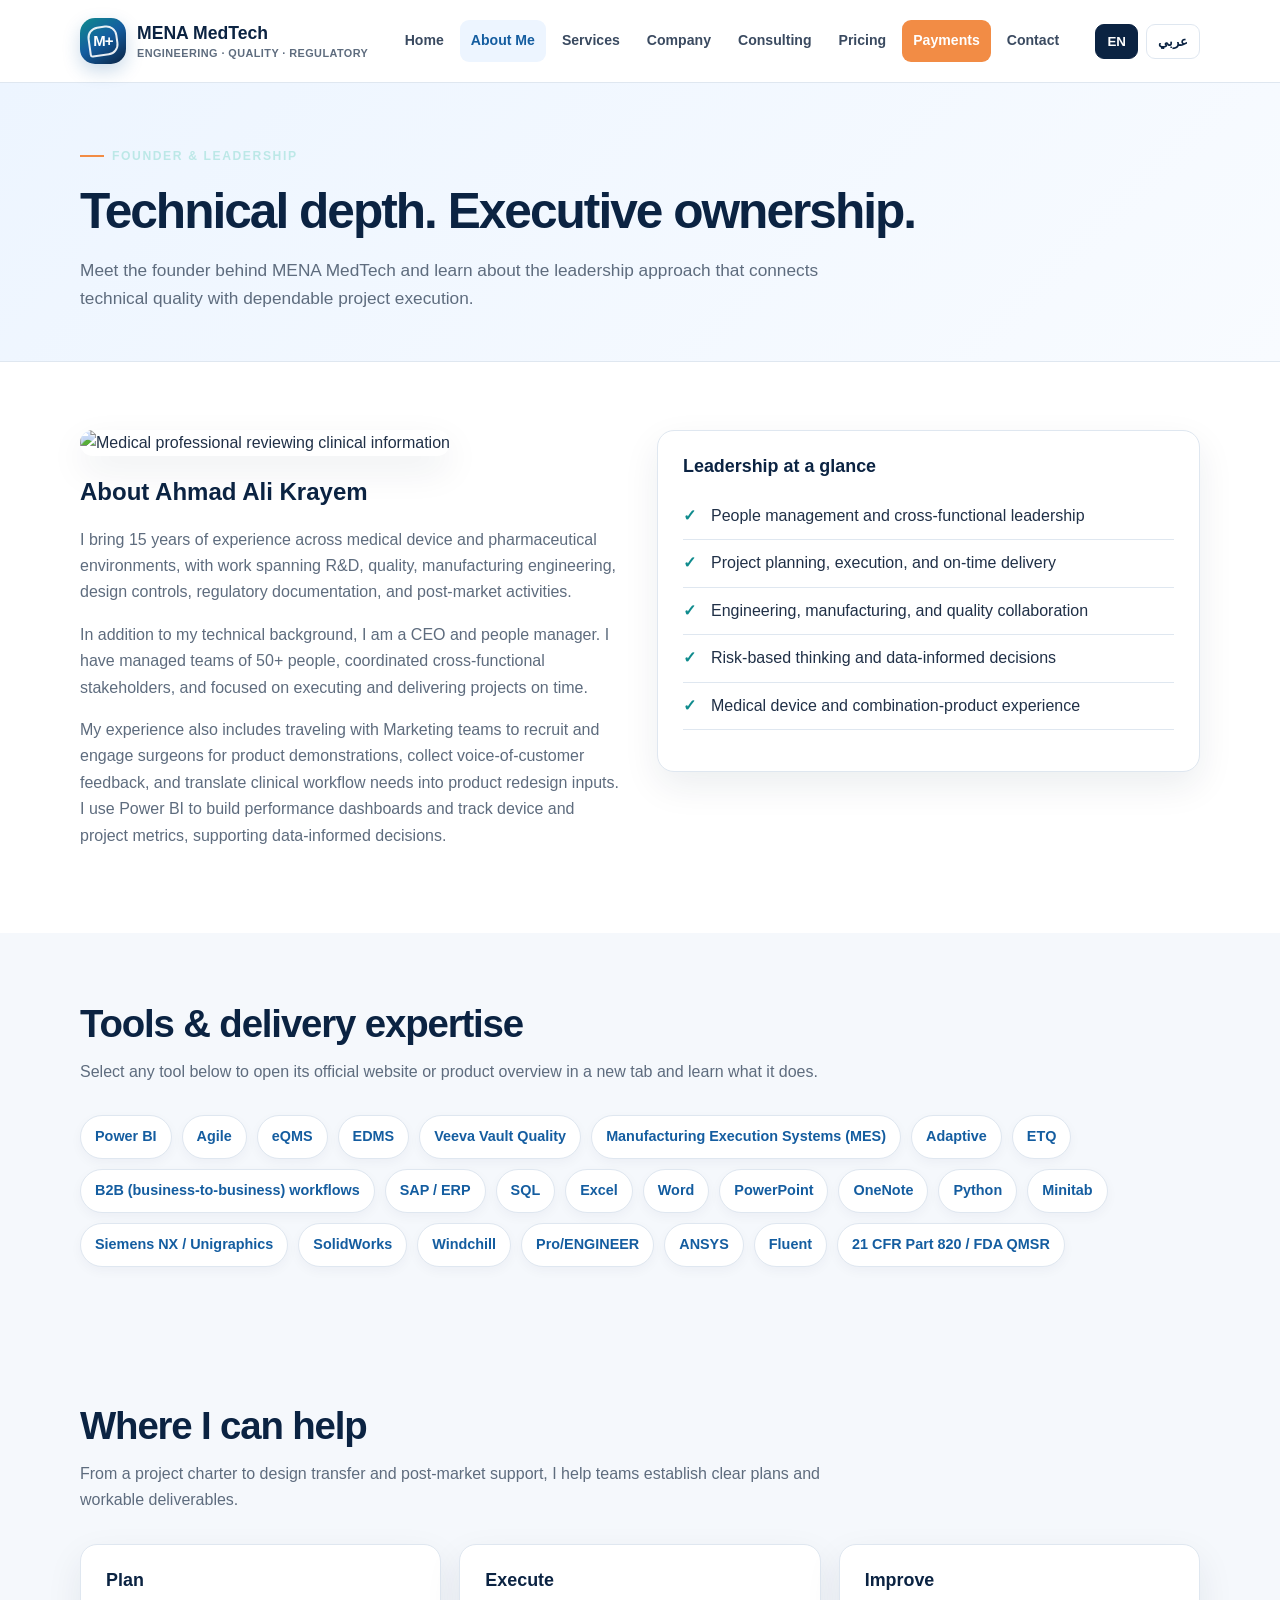
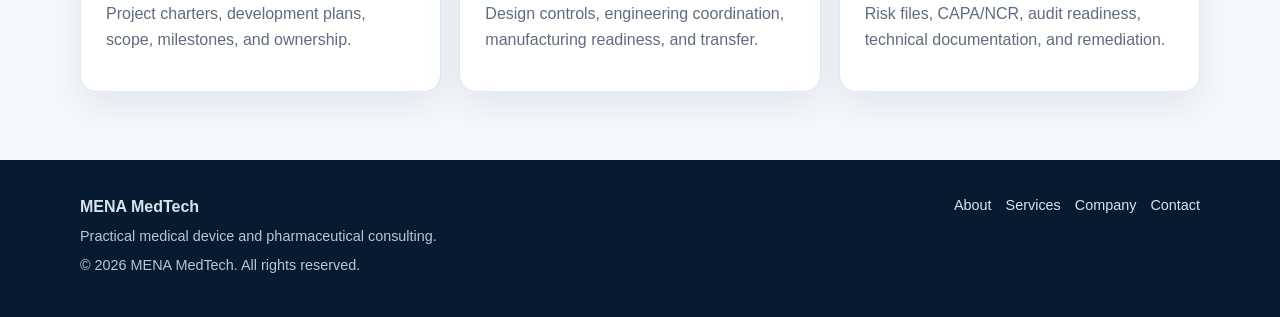
==== about.html @ 4b853d03 "Clarify that About page tool chips open official tool overviews" ====
<!doctype html><html lang="en" dir="ltr"><head><meta charset="utf-8"><meta name="viewport" content="width=device-width, initial-scale=1"><meta name="description" content="Meet MENA MedTech's founder and learn about his engineering, executive leadership, people management, and project delivery experience."><meta name="theme-color" content="#0b2342"><title>About Me | MENA MedTech</title><link rel="stylesheet" href="site.css"></head><body><header class="site-header"><div class="container nav-wrap"><a class="brand" href="index.html" aria-label="MENA MedTech home"><span class="brand-mark">M+</span><span class="brand-name">MENA MedTech<span class="brand-tag">ENGINEERING · QUALITY · REGULATORY</span></span></a><button class="menu-toggle" aria-label="Toggle navigation" aria-expanded="false">☰</button><nav class="nav-links" aria-label="Main navigation"><a href="index.html" data-page="index.html" data-en="Home" data-ar="الرئيسية">Home</a><a href="about.html" data-page="about.html" data-en="About Me" data-ar="نبذة عني">About Me</a><a href="services.html" data-page="services.html" data-en="Services" data-ar="الخدمات">Services</a><a href="company.html" data-page="company.html" data-en="Company" data-ar="الشركة">Company</a><a href="consulting.html" data-page="consulting.html" data-en="Consulting" data-ar="الاستشارات">Consulting</a><a href="pricing.html" data-page="pricing.html" data-en="Pricing" data-ar="الأسعار">Pricing</a><a href="payment.html" class="pay-link" data-en="Payments" data-ar="الدفع">Payments</a><a href="contact.html" data-page="contact.html" data-en="Contact" data-ar="اتصل بنا">Contact</a></nav><div class="nav-actions"><button class="lang-btn active" data-lang="en">EN</button><button class="lang-btn" data-lang="ar">عربي</button></div></div></header>
<main><section class="page-hero"><div class="container"><span class="eyebrow" data-en="FOUNDER & LEADERSHIP" data-ar="FOUNDER & LEADERSHIP">FOUNDER & LEADERSHIP</span><h1 data-en="Technical depth. Executive ownership." data-ar="خبرة فنية وقيادة تنفيذية.">Technical depth. Executive ownership.</h1><p data-en="Meet the founder behind MENA MedTech and learn about the leadership approach that connects technical quality with dependable project execution." data-ar="تعرّف على مؤسس مينا ميدتك ونهجه القيادي الذي يربط الجودة الفنية بإنجاز المشاريع بشكل موثوق.">Meet the founder behind MENA MedTech and learn about the leadership approach that connects technical quality with dependable project execution.</p></div></section><section class="section"><div class="container content-grid"><div class="prose"><img class="editorial-image" src="https://images.unsplash.com/photo-1579684385127-1ef15d508118?auto=format&fit=crop&w=1100&q=85" alt="Medical professional reviewing clinical information"><h2 data-en="About Ahmad Ali Krayem" data-ar="نبذة عن أحمد علي كريّم">About Ahmad Ali Krayem</h2><p data-en="I bring 15 years of experience across medical device and pharmaceutical environments, with work spanning R&D, quality, manufacturing engineering, design controls, regulatory documentation, and post-market activities." data-ar="أمتلك خبرة تمتد إلى 15 عاماً في بيئات الأجهزة الطبية والصناعات الدوائية، تشمل البحث والتطوير والجودة وهندسة التصنيع وضوابط التصميم والوثائق التنظيمية وأنشطة ما بعد التسويق.">I bring 15 years of experience across medical device and pharmaceutical environments, with work spanning R&D, quality, manufacturing engineering, design controls, regulatory documentation, and post-market activities.</p><p data-en="In addition to my technical background, I am a CEO and people manager. I have managed teams of 50+ people, coordinated cross-functional stakeholders, and focused on executing and delivering projects on time." data-ar="إلى جانب خلفيتي الفنية، أعمل كرئيس تنفيذي (CEO) ومدير للأفراد. أدرت فرقاً تضم أكثر من 50 شخصاً، ونسّقت بين أصحاب المصلحة من تخصصات مختلفة، وركزت على تنفيذ المشاريع وتسليمها في الوقت المحدد.">In addition to my technical background, I am a people manager and CEO-minded business leader. I have managed teams of 50+ people, coordinated cross-functional stakeholders, and focused on executing and delivering projects on time.</p><p data-en="My experience also includes traveling with Marketing teams to recruit and engage surgeons for product demonstrations, collect voice-of-customer feedback, and translate clinical workflow needs into product redesign inputs. I use Power BI to build performance dashboards and track device and project metrics, supporting data-informed decisions." data-ar="نهجي عملي: تحديد المسؤوليات بوضوح، واستخدام البيانات لدعم القرارات، ومعالجة المخاطر مبكراً، وتوحيد جهود الفرق حول نتائج قابلة للقياس.">My experience also includes traveling with Marketing teams to recruit and engage surgeons for product demonstrations, collect voice-of-customer feedback, and translate clinical workflow needs into product redesign inputs. I use Power BI to build performance dashboards and track device and project metrics, supporting data-informed decisions.</p></div><aside class="card"><h3 data-en="Leadership at a glance" data-ar="لمحة عن القيادة">Leadership at a glance</h3><ul class="check-list"><li data-en="People management and cross-functional leadership" data-ar="إدارة الأفراد وقيادة الفرق متعددة التخصصات">People management and cross-functional leadership</li><li data-en="Project planning, execution, and on-time delivery" data-ar="تخطيط المشاريع وتنفيذها وتسليمها في الوقت المحدد">Project planning, execution, and on-time delivery</li><li data-en="Engineering, manufacturing, and quality collaboration" data-ar="التعاون في الهندسة والتصنيع والجودة">Engineering, manufacturing, and quality collaboration</li><li data-en="Risk-based thinking and data-informed decisions" data-ar="التفكير القائم على المخاطر والقرارات المستندة إلى البيانات">Risk-based thinking and data-informed decisions</li><li data-en="Medical device and combination-product experience" data-ar="خبرة في الأجهزة الطبية والمنتجات المركبة">Medical device and combination-product experience</li></ul></aside></div></section><section class="section section-soft"><div class="container"><div class="section-head"><h2 data-en="Tools & delivery expertise" data-ar="الأدوات وخبرة التنفيذ">Tools & delivery expertise</h2><p data-en="Select any tool below to open its official website or product overview in a new tab and learn what it does." data-ar="اختر أي أداة أدناه لفتح موقعها الرسمي أو صفحة تعريف المنتج في علامة تبويب جديدة والتعرّف على وظيفتها.">Select any tool below to open its official website or product overview in a new tab and learn what it does.</p></div><div class="tool-chips"><a class="tool-chip-link" href="https://learn.microsoft.com/en-us/power-bi/fundamentals/power-bi-overview" target="_blank" rel="noopener noreferrer">Power BI</a><a class="tool-chip-link" href="https://agilemanifesto.org/" target="_blank" rel="noopener noreferrer">Agile</a><a class="tool-chip-link" href="https://www.etq.com/" target="_blank" rel="noopener noreferrer">eQMS</a><a class="tool-chip-link" href="https://www.veeva.com/products/veeva-qualitydocs/" target="_blank" rel="noopener noreferrer">EDMS</a><a class="tool-chip-link" href="https://www.veeva.com/products/veeva-qualitydocs/" target="_blank" rel="noopener noreferrer">Veeva Vault Quality</a><a class="tool-chip-link" href="https://www.sap.com/products/scm/digital-manufacturing/what-is-mes.html" target="_blank" rel="noopener noreferrer">Manufacturing Execution Systems (MES)</a><a class="tool-chip-link" href="https://www.workday.com/en-us/products/adaptive-planning/overview.html" target="_blank" rel="noopener noreferrer">Adaptive</a><a class="tool-chip-link" href="https://www.etq.com/" target="_blank" rel="noopener noreferrer">ETQ</a><a class="tool-chip-link" href="https://www.salesforce.com/resources/articles/what-is-b2b/" target="_blank" rel="noopener noreferrer">B2B (business-to-business) workflows</a><a class="tool-chip-link" href="https://www.sap.com/resources/what-is-erp" target="_blank" rel="noopener noreferrer">SAP / ERP</a><a class="tool-chip-link" href="https://learn.microsoft.com/en-us/sql/t-sql/language-reference" target="_blank" rel="noopener noreferrer">SQL</a><a class="tool-chip-link" href="https://www.microsoft.com/en-us/microsoft-365/excel" target="_blank" rel="noopener noreferrer">Excel</a><a class="tool-chip-link" href="https://www.microsoft.com/en-us/microsoft-365/word" target="_blank" rel="noopener noreferrer">Word</a><a class="tool-chip-link" href="https://www.microsoft.com/en-us/microsoft-365/powerpoint" target="_blank" rel="noopener noreferrer">PowerPoint</a><a class="tool-chip-link" href="https://www.microsoft.com/en-us/microsoft-365/onenote/digital-note-taking-app" target="_blank" rel="noopener noreferrer">OneNote</a><a class="tool-chip-link" href="https://www.python.org/about/" target="_blank" rel="noopener noreferrer">Python</a><a class="tool-chip-link" href="https://www.minitab.com/en-us/products/minitab/" target="_blank" rel="noopener noreferrer">Minitab</a><a class="tool-chip-link" href="https://plm.sw.siemens.com/en-US/nx/" target="_blank" rel="noopener noreferrer">Siemens NX / Unigraphics</a><a class="tool-chip-link" href="https://www.solidworks.com/" target="_blank" rel="noopener noreferrer">SolidWorks</a><a class="tool-chip-link" href="https://www.ptc.com/en/products/windchill" target="_blank" rel="noopener noreferrer">Windchill</a><a class="tool-chip-link" href="https://www.ptc.com/en/products/creo" target="_blank" rel="noopener noreferrer">Pro/ENGINEER</a><a class="tool-chip-link" href="https://www.ansys.com/products" target="_blank" rel="noopener noreferrer">ANSYS</a><a class="tool-chip-link" href="https://www.ansys.com/products/fluids/ansys-fluent" target="_blank" rel="noopener noreferrer">Fluent</a><a class="tool-chip-link" href="https://www.fda.gov/medical-devices/quality-system-qs-regulationmedical-device-good-manufacturing-practices/quality-management-system-regulation-final-rule-amending-quality-system-regulation" target="_blank" rel="noopener noreferrer">21 CFR Part 820 / FDA QMSR</a></div></div></section><section class="section section-soft"><div class="container"><div class="section-head"><h2 data-en="Where I can help" data-ar="مجالات الدعم">Where I can help</h2><p data-en="From a project charter to design transfer and post-market support, I help teams establish clear plans and workable deliverables." data-ar="من ميثاق المشروع إلى نقل التصميم ودعم ما بعد التسويق، أساعد الفرق على وضع خطط واضحة ومخرجات عملية.">From a project charter to design transfer and post-market support, I help teams establish clear plans and workable deliverables.</p></div><div class="grid-3"><article class="card"><h3 data-en="Plan" data-ar="التخطيط">Plan</h3><p data-en="Project charters, development plans, scope, milestones, and ownership." data-ar="مواثيق المشاريع وخطط التطوير والنطاق والمعالم والمسؤوليات.">Project charters, development plans, scope, milestones, and ownership.</p></article><article class="card"><h3 data-en="Execute" data-ar="التنفيذ">Execute</h3><p data-en="Design controls, engineering coordination, manufacturing readiness, and transfer." data-ar="ضوابط التصميم وتنسيق الهندسة وجاهزية التصنيع ونقل التصميم.">Design controls, engineering coordination, manufacturing readiness, and transfer.</p></article><article class="card"><h3 data-en="Improve" data-ar="التحسين">Improve</h3><p data-en="Risk files, CAPA/NCR, audit readiness, technical documentation, and remediation." data-ar="ملفات المخاطر وCAPA/NCR والاستعداد للتدقيق والوثائق الفنية والمعالجة.">Risk files, CAPA/NCR, audit readiness, technical documentation, and remediation.</p></article></div></div></section></main><footer class="site-footer"><div class="container footer-grid"><div><strong>MENA MedTech</strong><p>Practical medical device and pharmaceutical consulting.</p><p>© <span data-year></span> MENA MedTech. All rights reserved.</p></div><div class="footer-links"><a href="about.html">About</a><a href="services.html">Services</a><a href="company.html">Company</a><a href="contact.html">Contact</a></div></div></footer><script src="site.js"></script></body></html>
---- site.css ----
:root{--navy:#0b2342;--blue:#145da0;--teal:#0f8b8d;--orange:#f28c45;--ink:#203047;--muted:#5e6c7e;--paper:#f5f8fc;--line:#dfe7f0;--white:#fff;--shadow:0 14px 36px rgba(11,35,66,.08)}
*{box-sizing:border-box}html{scroll-behavior:smooth}body{margin:0;font-family:Inter,"Segoe UI",Arial,sans-serif;color:var(--ink);line-height:1.65;background:var(--white)}a{color:inherit}img,svg{max-width:100%}.container{width:min(1120px,calc(100% - 40px));margin:auto}.site-header{position:sticky;top:0;z-index:20;background:rgba(255,255,255,.97);backdrop-filter:blur(10px);border-bottom:1px solid var(--line)}.nav-wrap{min-height:82px;display:flex;align-items:center;justify-content:space-between;gap:22px}.brand{display:flex;align-items:center;gap:11px;text-decoration:none;min-width:max-content}.brand-mark{width:42px;height:42px;border-radius:14px;background:linear-gradient(135deg,var(--blue),var(--navy));display:grid;place-items:center;color:#fff;font-weight:800;letter-spacing:-1px}.brand-name{font-size:1.1rem;line-height:1.15;font-weight:800;color:var(--navy)}.brand-tag{display:block;font-size:.68rem;color:var(--muted);font-weight:600;letter-spacing:.04em;margin-top:4px}.nav-links{display:flex;align-items:center;justify-content:flex-end;gap:5px;flex-wrap:wrap}.nav-links a{font-size:.88rem;font-weight:650;text-decoration:none;color:#3a4a60;padding:9px 11px;border-radius:9px}.nav-links a:hover,.nav-links a.active{color:var(--blue);background:#edf5ff}.nav-links a.pay-link{background:var(--orange);color:#fff}.nav-actions{display:flex;align-items:center;gap:8px}.lang-btn,.menu-toggle{border:1px solid var(--line);background:#fff;color:var(--navy);font-weight:700;border-radius:9px;padding:9px 11px;cursor:pointer}.lang-btn.active{background:var(--navy);color:#fff;border-color:var(--navy)}.menu-toggle{display:none;font-size:1.1rem}.hero{background:radial-gradient(circle at 80% 15%,rgba(15,139,141,.22),transparent 27%),linear-gradient(135deg,#0b2342,#145da0);color:#fff;padding:88px 0 84px;overflow:hidden}.hero-grid{display:grid;grid-template-columns:1.2fr .8fr;gap:55px;align-items:center}.eyebrow{display:inline-flex;align-items:center;gap:8px;color:#bce8e7;text-transform:uppercase;letter-spacing:.13em;font-size:.76rem;font-weight:800;margin-bottom:16px}.eyebrow:before{content:"";width:24px;height:2px;background:var(--orange)}h1,h2,h3{line-height:1.2;color:var(--navy);margin-top:0} .hero h1{font-size:clamp(2.35rem,5vw,4.35rem);letter-spacing:-.045em;color:#fff;margin:0 0 20px;max-width:760px}.hero p{font-size:1.12rem;max-width:660px;color:#e0eaf5;margin:0 0 28px}.hero .eyebrow{color:#bce8e7}.hero-panel{background:rgba(255,255,255,.09);border:1px solid rgba(255,255,255,.22);border-radius:22px;padding:28px;box-shadow:0 22px 50px rgba(0,0,0,.12)}.hero-panel h2{color:#fff;font-size:1.3rem;margin-bottom:14px}.hero-panel ul{padding-left:20px;margin:0;color:#e4eef8}.hero-panel li{margin:9px 0}.btn-row{display:flex;gap:12px;flex-wrap:wrap}.btn{display:inline-flex;align-items:center;justify-content:center;gap:8px;text-decoration:none;border-radius:10px;padding:12px 18px;font-weight:750;border:1px solid transparent;transition:transform .18s,background .18s}.btn:hover{transform:translateY(-2px)}.btn-primary{background:var(--orange);color:#fff}.btn-light{background:#fff;color:var(--navy)}.btn-outline{border-color:#b9c9dc;color:var(--navy);background:#fff}.section{padding:68px 0}.section-soft{background:var(--paper)}.section-head{max-width:740px;margin-bottom:30px}.section-head h2{font-size:clamp(1.8rem,3vw,2.5rem);letter-spacing:-.03em;margin-bottom:12px}.section-head p{color:var(--muted);margin:0}.grid-3{display:grid;grid-template-columns:repeat(3,minmax(0,1fr));gap:18px}.grid-2{display:grid;grid-template-columns:repeat(2,minmax(0,1fr));gap:20px}.card{padding:25px;border:1px solid var(--line);border-radius:17px;background:#fff;box-shadow:var(--shadow)}.card-icon{width:44px;height:44px;border-radius:12px;display:grid;place-items:center;background:#eaf4ff;color:var(--blue);font-size:1.15rem;font-weight:800;margin-bottom:18px}.card h3{font-size:1.12rem;margin-bottom:10px}.card p{color:var(--muted);margin:0 0 12px}.text-link{color:var(--blue);font-weight:750;text-decoration:none}.text-link:hover{text-decoration:underline}.stats{display:grid;grid-template-columns:repeat(3,1fr);gap:12px;margin-top:28px}.stat{background:#fff;border:1px solid var(--line);border-radius:14px;padding:18px}.stat strong{display:block;font-size:1.7rem;color:var(--blue);line-height:1.2}.stat span{font-size:.86rem;color:var(--muted)}.page-hero{background:linear-gradient(135deg,#edf5ff,#f8fbff);padding:56px 0 48px;border-bottom:1px solid var(--line)}.page-hero h1{font-size:clamp(2.1rem,4vw,3.1rem);letter-spacing:-.04em;margin:0 0 14px}.page-hero p{max-width:760px;color:var(--muted);font-size:1.08rem;margin:0}.content-grid{display:grid;grid-template-columns:1fr 1fr;gap:34px;align-items:start}.prose p{color:var(--muted)}.check-list{padding:0;list-style:none}.check-list li{padding:10px 0 10px 28px;position:relative;border-bottom:1px solid var(--line)}.check-list li:before{content:"✓";position:absolute;left:0;color:var(--teal);font-weight:900}.notice{border-left:4px solid var(--teal);background:#edf9f8;padding:18px 20px;border-radius:0 12px 12px 0;color:#31565b}.contact-box{background:var(--navy);color:#fff;border-radius:20px;padding:30px}.contact-box h2,.contact-box h3{color:#fff}.contact-box a{color:#d7f2f1}.contact-list{list-style:none;padding:0;margin:16px 0 0}.contact-list li{margin:12px 0;overflow-wrap:anywhere}.price-note{color:var(--muted);font-size:.9rem}.site-footer{background:#081a30;color:#d8e3ef;padding:34px 0}.footer-grid{display:flex;justify-content:space-between;gap:24px;align-items:flex-start}.site-footer p{margin:5px 0;color:#b8c7d8;font-size:.9rem}.footer-links{display:flex;gap:14px;flex-wrap:wrap}.footer-links a{color:#d8e3ef;text-decoration:none;font-size:.9rem}.footer-links a:hover{text-decoration:underline}.rtl{direction:rtl}.rtl .eyebrow:before{order:2}.rtl .check-list li{padding:10px 28px 10px 0}.rtl .check-list li:before{left:auto;right:0}.rtl .notice{border-left:0;border-right:4px solid var(--teal);border-radius:12px 0 0 12px}.rtl .hero-panel ul{padding-left:0;padding-right:20px}.rtl .brand{direction:ltr}.rtl .page-hero,.rtl .section-head{text-align:right}
@media(max-width:1020px){.nav-wrap{flex-wrap:wrap;padding:12px 0}.nav-links{order:3;width:100%;justify-content:flex-start}.nav-links a{padding:8px}.nav-actions{margin-left:auto}.hero-grid{gap:28px}.hero{padding:68px 0}.grid-3{grid-template-columns:repeat(2,minmax(0,1fr))}}
@media(max-width:720px){.container{width:min(100% - 30px,1120px)}.nav-wrap{min-height:72px}.menu-toggle{display:inline-block}.nav-links{display:none;flex-direction:column;align-items:stretch;gap:2px;padding:10px 0 4px}.nav-links.open{display:flex}.nav-links a{padding:11px 12px}.nav-actions{gap:5px}.lang-btn{padding:8px 9px}.brand-tag{display:none}.hero{padding:56px 0}.hero-grid,.content-grid,.grid-2{grid-template-columns:1fr}.hero-panel{margin-top:8px}.grid-3{grid-template-columns:1fr}.section{padding:48px 0}.stats{grid-template-columns:1fr}.footer-grid{flex-direction:column}.page-hero{padding:42px 0 36px}.card{padding:21px}}
@media(prefers-reduced-motion:reduce){html{scroll-behavior:auto}*,*:before,*:after{transition:none!important;animation:none!important}}

/* Refined brand, imagery, forms and technical content */
.brand-mark{width:46px;height:46px;border-radius:15px;position:relative;isolation:isolate;background:linear-gradient(145deg,#0f8b8d 0%,#145da0 48%,#0b2342 100%);box-shadow:0 7px 18px rgba(20,93,160,.22);font-size:0;overflow:hidden}
.brand-mark:before{content:"";position:absolute;inset:8px;border:2px solid rgba(255,255,255,.9);border-radius:11px 11px 11px 3px;transform:rotate(-8deg)}
.brand-mark:after{content:"M+";position:absolute;inset:0;display:grid;place-items:center;color:#fff;font-size:15px;font-weight:900;letter-spacing:-1px}
.hero-grid{display:grid;grid-template-columns:1fr 1fr;gap:34px;align-items:center}
.hero-photo-wrap{position:relative;border-radius:24px;overflow:hidden;min-height:360px;box-shadow:0 26px 70px rgba(0,0,0,.22);border:1px solid rgba(255,255,255,.22)}
.hero-photo{width:100%;height:390px;object-fit:cover;display:block;filter:saturate(.82)}
.hero-photo-caption{position:absolute;inset:auto 0 0;padding:30px 22px 20px;color:white;background:linear-gradient(transparent,rgba(4,20,39,.9));display:flex;flex-direction:column;gap:4px}
.hero-photo-caption strong{font-size:1rem}.hero-photo-caption span{font-size:.88rem;color:#dce9f4}
.page-hero-grid{display:grid;grid-template-columns:1.3fr .7fr;gap:34px;align-items:center}
.page-hero-image{width:100%;height:220px;object-fit:cover;border-radius:18px;box-shadow:var(--shadow)}
.editorial-image{width:100%;height:240px;object-fit:cover;border-radius:17px;margin:0 0 22px;box-shadow:var(--shadow)}
.tool-chips{display:flex;flex-wrap:wrap;gap:10px}
.tool-chips span{border:1px solid var(--line);background:#fff;border-radius:999px;padding:9px 14px;font-size:.9rem;font-weight:700;color:var(--navy);box-shadow:0 4px 12px rgba(11,35,66,.04)}
.contact-form{display:grid;gap:8px;margin-top:16px}
.contact-form label{font-weight:750;font-size:.9rem;color:#fff;margin-top:5px}
.contact-form input,.contact-form textarea{width:100%;font:inherit;border:1px solid rgba(255,255,255,.32);border-radius:9px;padding:11px 12px;background:#fff;color:var(--ink)}
.contact-form textarea{resize:vertical}
.contact-form .price-note{color:#d9e7f4}
.contact-box .btn-row .btn{font-size:.9rem;padding:10px 12px}
@media(max-width:1020px){.hero-grid{grid-template-columns:1fr 0.8fr;gap:26px}.page-hero-grid{grid-template-columns:1fr .65fr}}
@media(max-width:720px){.hero-grid,.page-hero-grid{grid-template-columns:1fr}.hero-photo-wrap{min-height:240px}.hero-photo{height:260px}.page-hero-image{height:190px}.editorial-image{height:200px}}

.hero-photo-fallback{background:linear-gradient(145deg,#0b2342,#145da0 55%,#0f8b8d);display:flex;align-items:flex-end;min-height:360px}.hero-photo-fallback:before{content:"MENA MEDTECH";display:block;color:#fff;font-size:clamp(1.8rem,3vw,2.8rem);font-weight:800;letter-spacing:.08em;padding:32px;align-self:center}.hero-photo-fallback .hero-photo-caption{position:relative;background:linear-gradient(transparent,rgba(4,20,39,.55))}@media(max-width:720px){.hero-photo-fallback{min-height:240px}}

/* Homepage readability and responsive text fixes */
.hero h1{font-size:clamp(1.75rem,3vw,2.75rem);line-height:1.2;letter-spacing:-.025em}

.hero h1{font-size:clamp(1.75rem,3vw,2.75rem);line-height:1.2;letter-spacing:-.025em;max-width:720px;overflow-wrap:normal}
.hero p{font-size:1rem;line-height:1.7;max-width:650px}
.hero-photo-wrap{display:flex;flex-direction:column;align-self:center;width:100%;min-height:0;overflow:visible;border-radius:24px}
.hero-photo{width:100%;height:clamp(330px,38vw,460px);flex:0 0 auto;object-fit:cover;border-radius:24px 24px 0 0}
.hero-photo-caption{position:relative;inset:auto;padding:22px 24px;background:var(--navy);background-image:linear-gradient(120deg,#0b2342,#145da0);gap:8px;min-height:104px;overflow-wrap:anywhere;border-radius:0 0 18px 18px}
.hero-photo-caption strong{font-size:1.08rem;line-height:1.45;display:block}
.hero-photo-caption span{font-size:.98rem;line-height:1.6;display:block;color:#e4edf6}
.hero-photo-fallback{min-height:0}
.hero-photo-fallback:before{padding:26px 24px;line-height:1.2}
.hero-photo-fallback .hero-photo-caption{position:relative;inset:auto}
@media(max-width:1020px){.hero-grid{grid-template-columns:1fr .95fr;gap:24px}.hero h1{font-size:clamp(1.75rem,3.4vw,2.5rem)}.hero-photo{height:clamp(320px,40vw,400px)}}
@media(max-width:720px){.hero-grid{grid-template-columns:1fr}.hero h1{font-size:clamp(1.65rem,6vw,2.15rem)}.hero p{font-size:.98rem}.hero-photo{height:clamp(300px,78vw,390px)}.hero-photo-caption{padding:18px 20px}.hero-photo-caption strong{font-size:1.02rem}.hero-photo-caption span{font-size:.94rem}}

/* Linked tool glossary and clickable expertise chips */
.tool-chips .tool-chip-link{display:inline-flex;align-items:center;border:1px solid var(--line);background:#fff;border-radius:999px;padding:9px 14px;font-size:.9rem;font-weight:700;color:var(--blue);text-decoration:none;box-shadow:0 4px 12px rgba(11,35,66,.04)}
.tool-chips .tool-chip-link:hover{background:#edf5ff;text-decoration:underline}
.tool-glossary-grid{display:grid;grid-template-columns:repeat(2,minmax(0,1fr));gap:18px}
.tool-link-list{padding-left:20px;margin:0;display:grid;gap:9px}
.tool-link-list a{color:var(--blue);font-weight:650;text-decoration:none}
.tool-link-list a:hover{text-decoration:underline}
@media(max-width:720px){.tool-glossary-grid{grid-template-columns:1fr}}
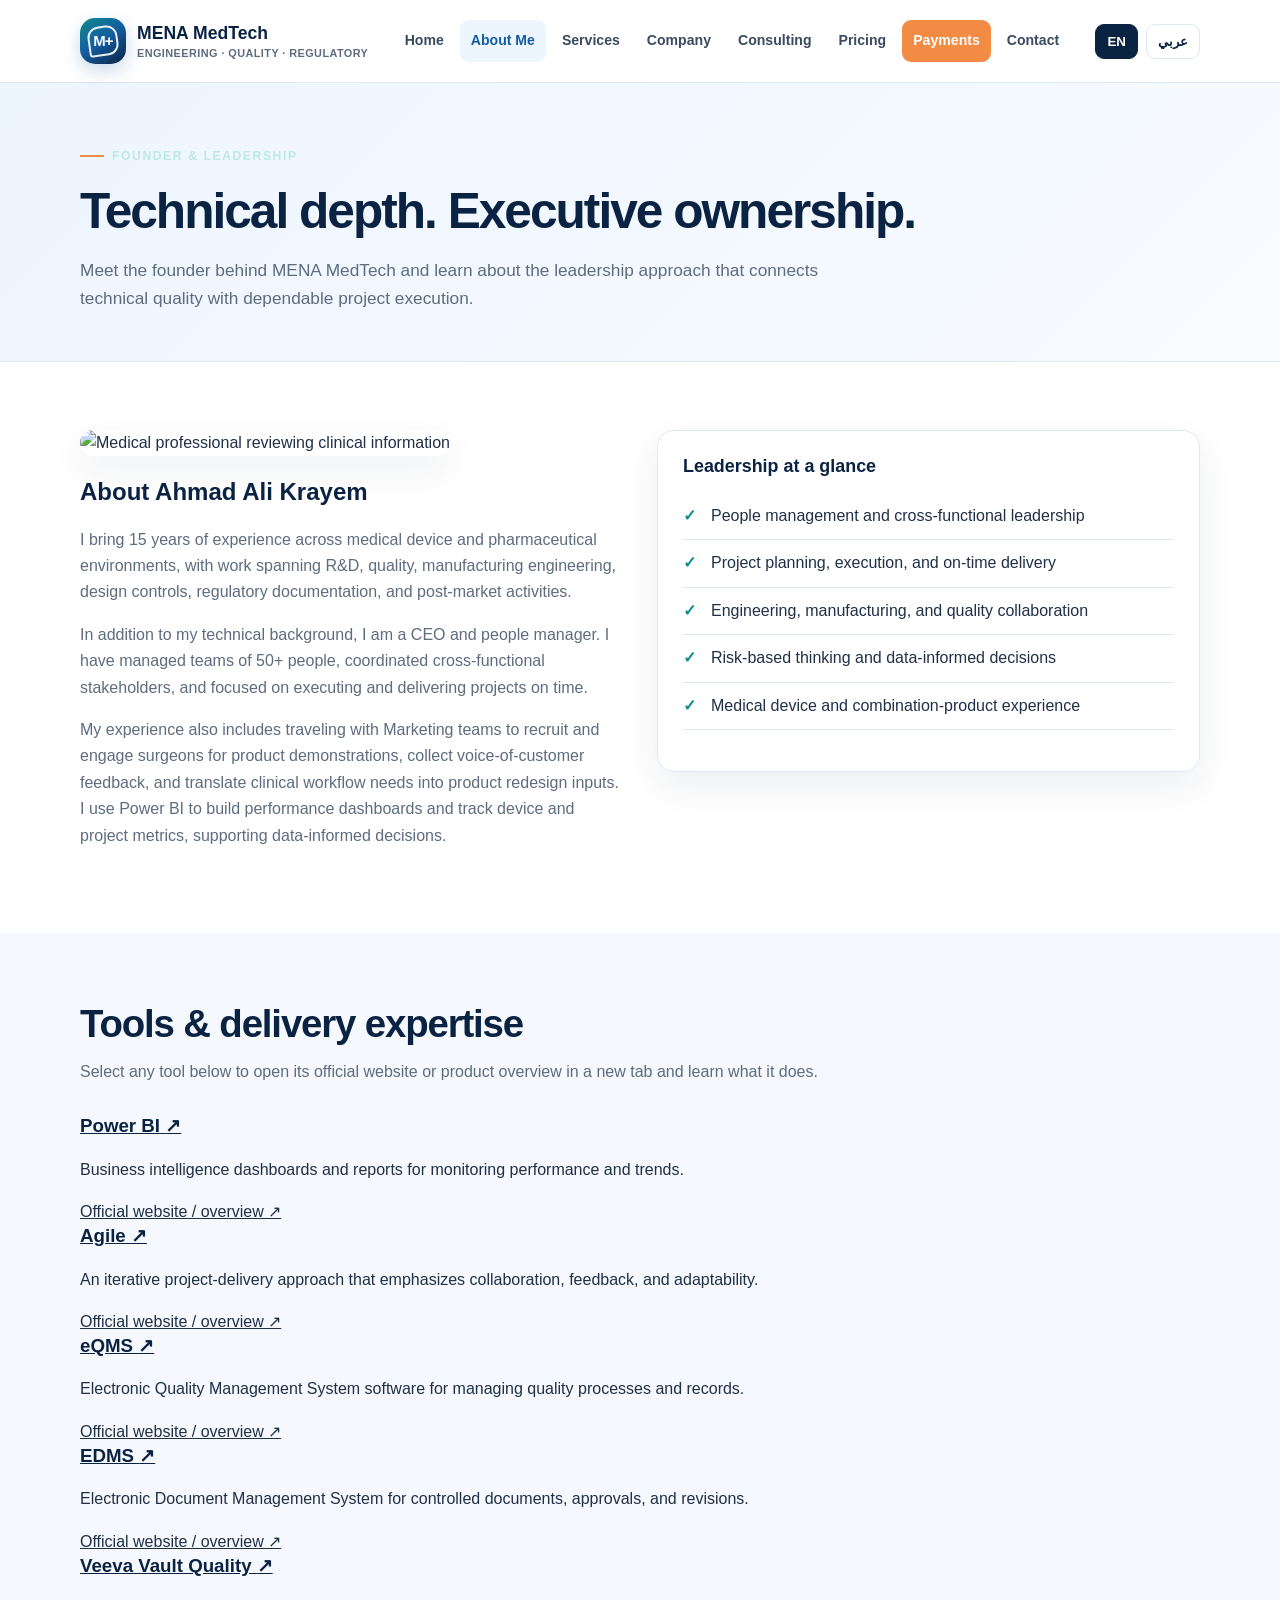
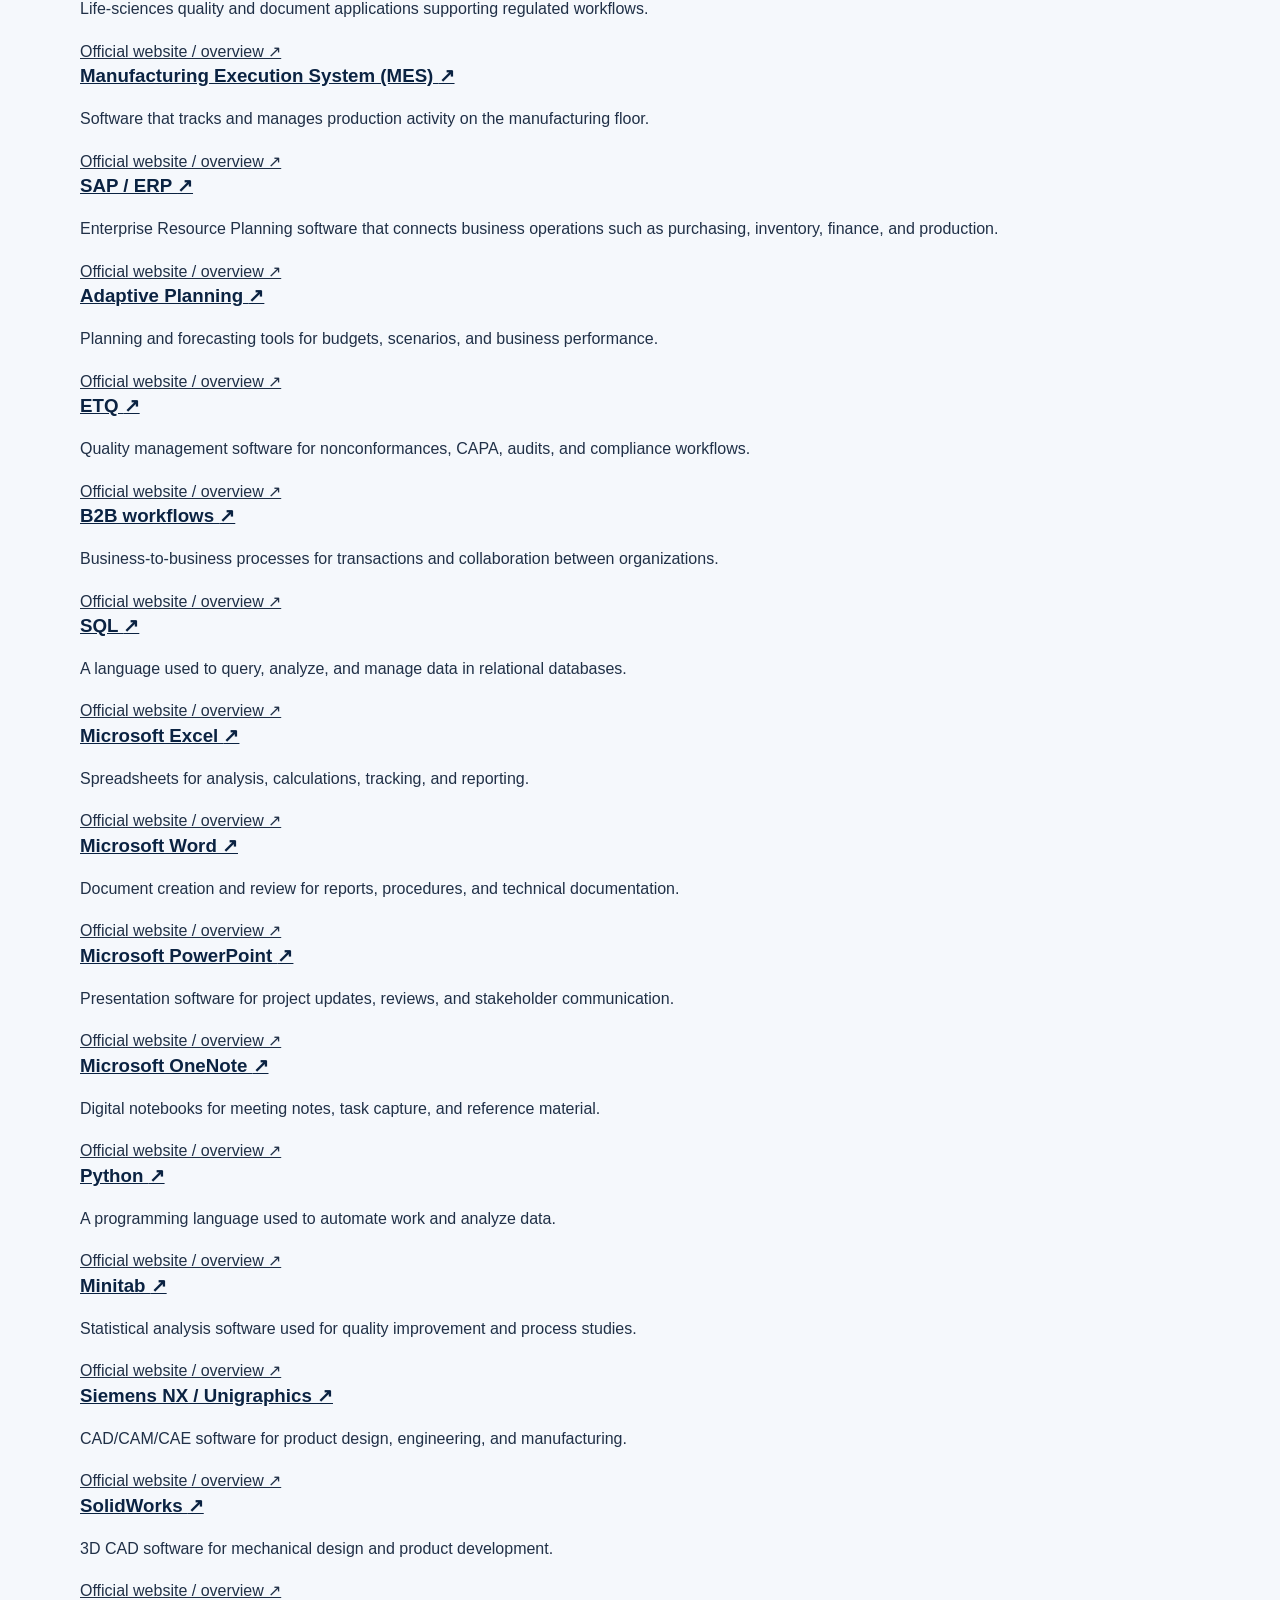
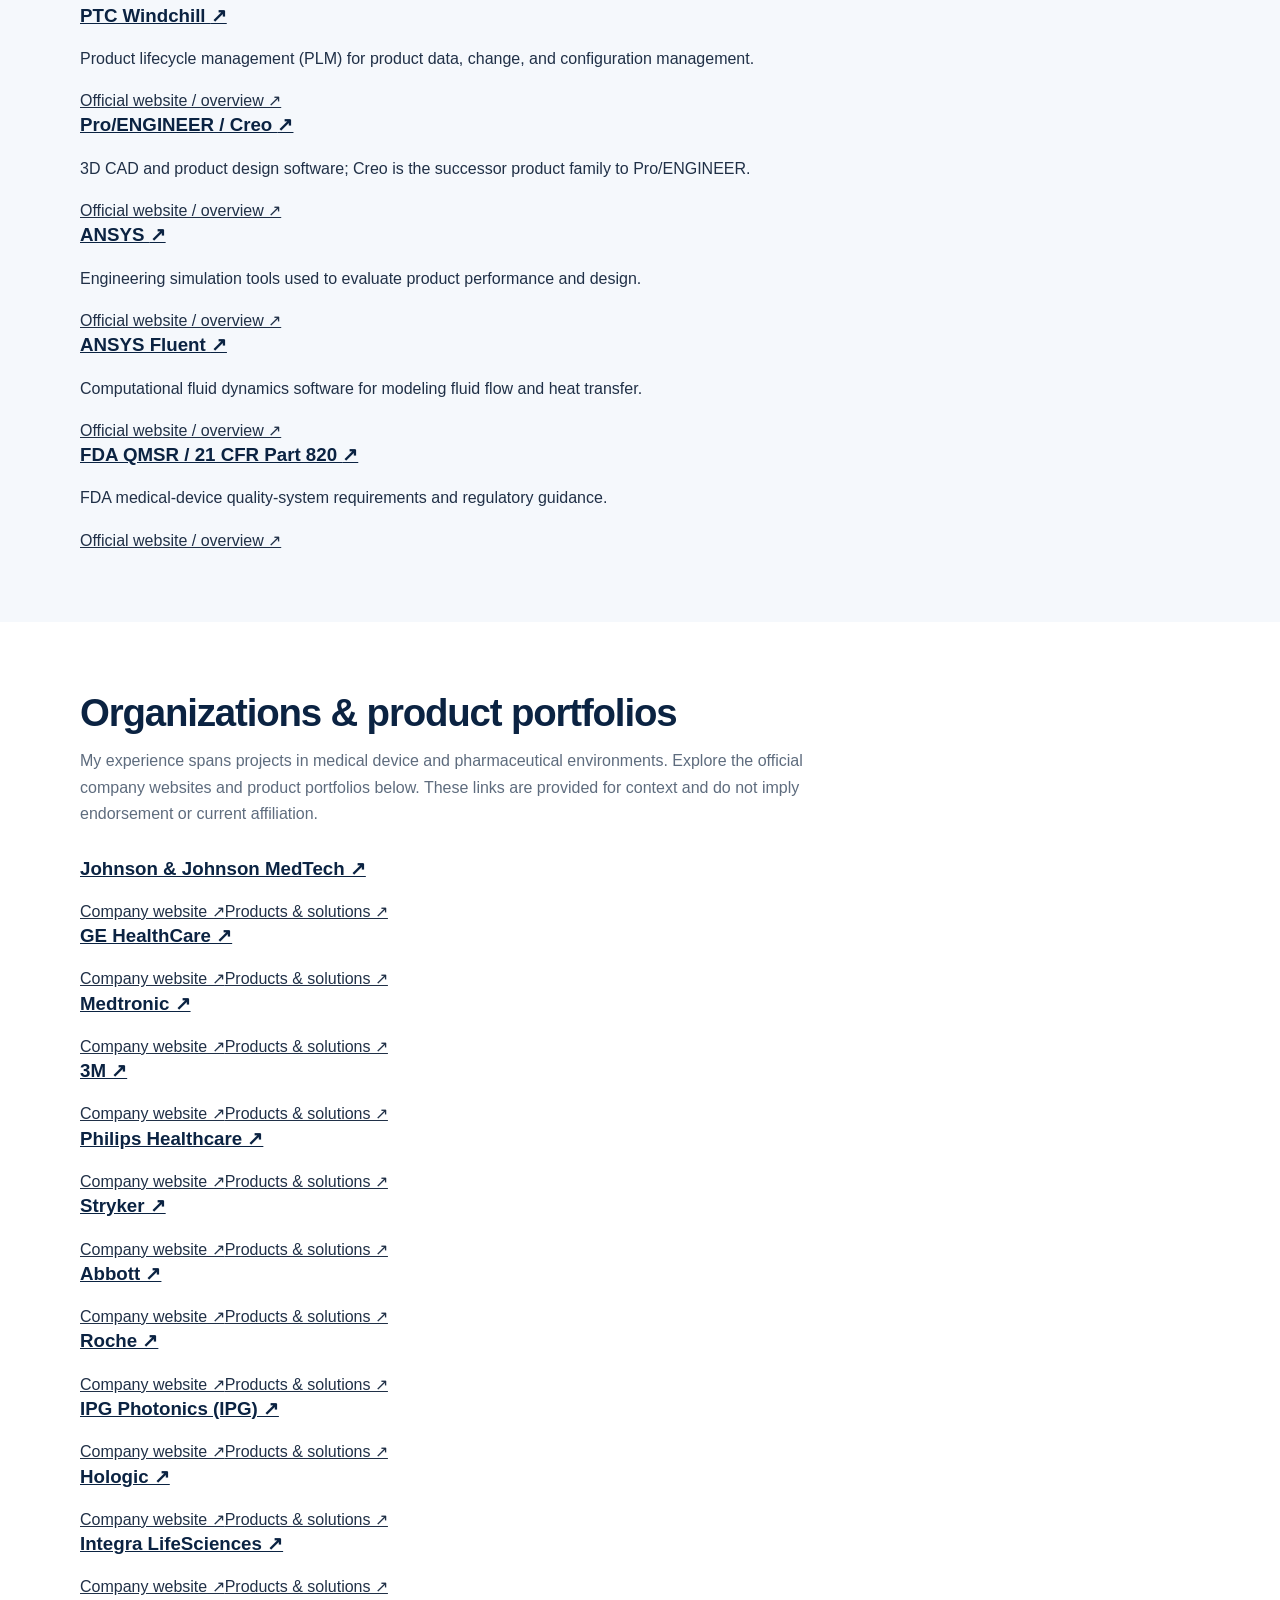
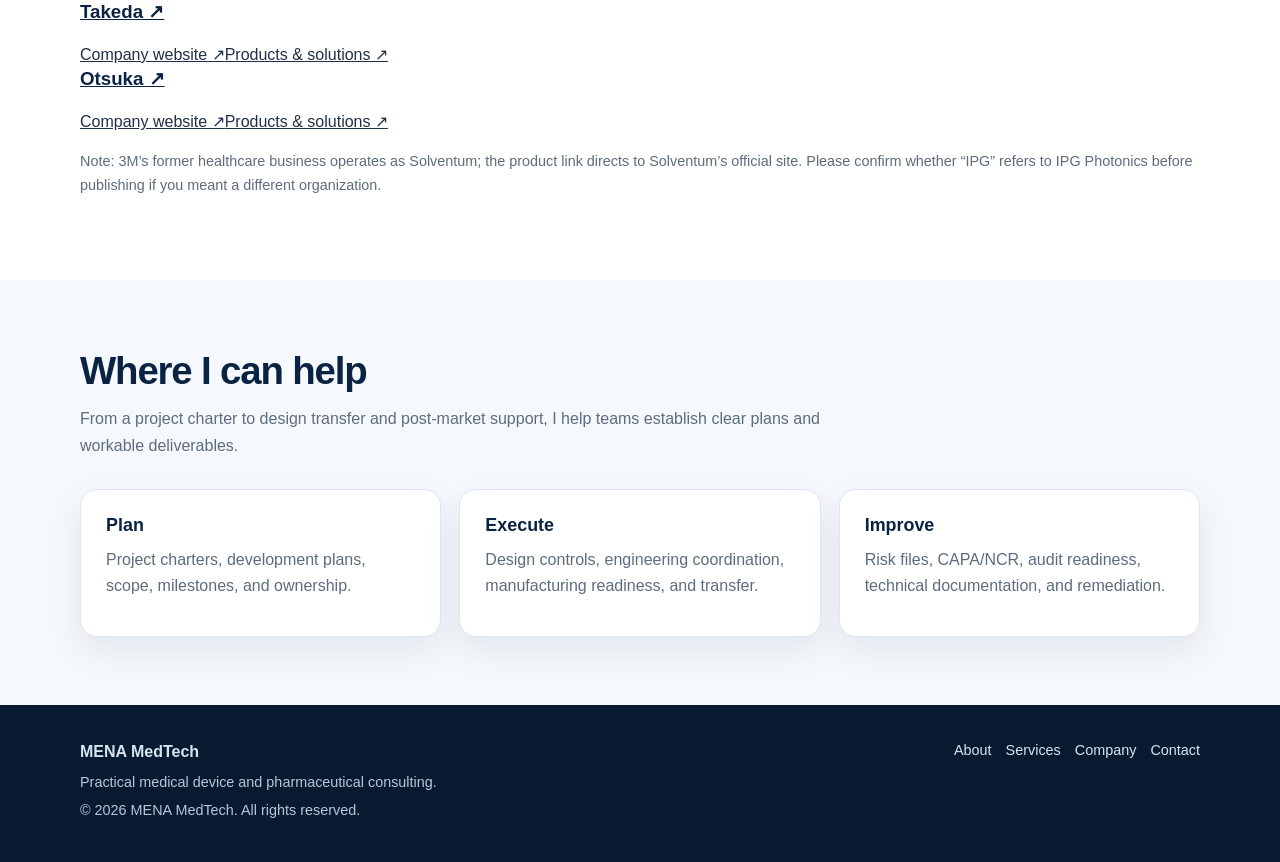
==== commit 52921faa: "Add explicit tool descriptions and linked company/product portfolios" ====
--- a/about.html
+++ b/about.html
@@ -1,2 +1,2 @@
 <!doctype html><html lang="en" dir="ltr"><head><meta charset="utf-8"><meta name="viewport" content="width=device-width, initial-scale=1"><meta name="description" content="Meet MENA MedTech's founder and learn about his engineering, executive leadership, people management, and project delivery experience."><meta name="theme-color" content="#0b2342"><title>About Me | MENA MedTech</title><link rel="stylesheet" href="site.css"></head><body><header class="site-header"><div class="container nav-wrap"><a class="brand" href="index.html" aria-label="MENA MedTech home"><span class="brand-mark">M+</span><span class="brand-name">MENA MedTech<span class="brand-tag">ENGINEERING · QUALITY · REGULATORY</span></span></a><button class="menu-toggle" aria-label="Toggle navigation" aria-expanded="false">☰</button><nav class="nav-links" aria-label="Main navigation"><a href="index.html" data-page="index.html" data-en="Home" data-ar="الرئيسية">Home</a><a href="about.html" data-page="about.html" data-en="About Me" data-ar="نبذة عني">About Me</a><a href="services.html" data-page="services.html" data-en="Services" data-ar="الخدمات">Services</a><a href="company.html" data-page="company.html" data-en="Company" data-ar="الشركة">Company</a><a href="consulting.html" data-page="consulting.html" data-en="Consulting" data-ar="الاستشارات">Consulting</a><a href="pricing.html" data-page="pricing.html" data-en="Pricing" data-ar="الأسعار">Pricing</a><a href="payment.html" class="pay-link" data-en="Payments" data-ar="الدفع">Payments</a><a href="contact.html" data-page="contact.html" data-en="Contact" data-ar="اتصل بنا">Contact</a></nav><div class="nav-actions"><button class="lang-btn active" data-lang="en">EN</button><button class="lang-btn" data-lang="ar">عربي</button></div></div></header>
-<main><section class="page-hero"><div class="container"><span class="eyebrow" data-en="FOUNDER & LEADERSHIP" data-ar="FOUNDER & LEADERSHIP">FOUNDER & LEADERSHIP</span><h1 data-en="Technical depth. Executive ownership." data-ar="خبرة فنية وقيادة تنفيذية.">Technical depth. Executive ownership.</h1><p data-en="Meet the founder behind MENA MedTech and learn about the leadership approach that connects technical quality with dependable project execution." data-ar="تعرّف على مؤسس مينا ميدتك ونهجه القيادي الذي يربط الجودة الفنية بإنجاز المشاريع بشكل موثوق.">Meet the founder behind MENA MedTech and learn about the leadership approach that connects technical quality with dependable project execution.</p></div></section><section class="section"><div class="container content-grid"><div class="prose"><img class="editorial-image" src="https://images.unsplash.com/photo-1579684385127-1ef15d508118?auto=format&fit=crop&w=1100&q=85" alt="Medical professional reviewing clinical information"><h2 data-en="About Ahmad Ali Krayem" data-ar="نبذة عن أحمد علي كريّم">About Ahmad Ali Krayem</h2><p data-en="I bring 15 years of experience across medical device and pharmaceutical environments, with work spanning R&D, quality, manufacturing engineering, design controls, regulatory documentation, and post-market activities." data-ar="أمتلك خبرة تمتد إلى 15 عاماً في بيئات الأجهزة الطبية والصناعات الدوائية، تشمل البحث والتطوير والجودة وهندسة التصنيع وضوابط التصميم والوثائق التنظيمية وأنشطة ما بعد التسويق.">I bring 15 years of experience across medical device and pharmaceutical environments, with work spanning R&D, quality, manufacturing engineering, design controls, regulatory documentation, and post-market activities.</p><p data-en="In addition to my technical background, I am a CEO and people manager. I have managed teams of 50+ people, coordinated cross-functional stakeholders, and focused on executing and delivering projects on time." data-ar="إلى جانب خلفيتي الفنية، أعمل كرئيس تنفيذي (CEO) ومدير للأفراد. أدرت فرقاً تضم أكثر من 50 شخصاً، ونسّقت بين أصحاب المصلحة من تخصصات مختلفة، وركزت على تنفيذ المشاريع وتسليمها في الوقت المحدد.">In addition to my technical background, I am a people manager and CEO-minded business leader. I have managed teams of 50+ people, coordinated cross-functional stakeholders, and focused on executing and delivering projects on time.</p><p data-en="My experience also includes traveling with Marketing teams to recruit and engage surgeons for product demonstrations, collect voice-of-customer feedback, and translate clinical workflow needs into product redesign inputs. I use Power BI to build performance dashboards and track device and project metrics, supporting data-informed decisions." data-ar="نهجي عملي: تحديد المسؤوليات بوضوح، واستخدام البيانات لدعم القرارات، ومعالجة المخاطر مبكراً، وتوحيد جهود الفرق حول نتائج قابلة للقياس.">My experience also includes traveling with Marketing teams to recruit and engage surgeons for product demonstrations, collect voice-of-customer feedback, and translate clinical workflow needs into product redesign inputs. I use Power BI to build performance dashboards and track device and project metrics, supporting data-informed decisions.</p></div><aside class="card"><h3 data-en="Leadership at a glance" data-ar="لمحة عن القيادة">Leadership at a glance</h3><ul class="check-list"><li data-en="People management and cross-functional leadership" data-ar="إدارة الأفراد وقيادة الفرق متعددة التخصصات">People management and cross-functional leadership</li><li data-en="Project planning, execution, and on-time delivery" data-ar="تخطيط المشاريع وتنفيذها وتسليمها في الوقت المحدد">Project planning, execution, and on-time delivery</li><li data-en="Engineering, manufacturing, and quality collaboration" data-ar="التعاون في الهندسة والتصنيع والجودة">Engineering, manufacturing, and quality collaboration</li><li data-en="Risk-based thinking and data-informed decisions" data-ar="التفكير القائم على المخاطر والقرارات المستندة إلى البيانات">Risk-based thinking and data-informed decisions</li><li data-en="Medical device and combination-product experience" data-ar="خبرة في الأجهزة الطبية والمنتجات المركبة">Medical device and combination-product experience</li></ul></aside></div></section><section class="section section-soft"><div class="container"><div class="section-head"><h2 data-en="Tools & delivery expertise" data-ar="الأدوات وخبرة التنفيذ">Tools & delivery expertise</h2><p data-en="Select any tool below to open its official website or product overview in a new tab and learn what it does." data-ar="اختر أي أداة أدناه لفتح موقعها الرسمي أو صفحة تعريف المنتج في علامة تبويب جديدة والتعرّف على وظيفتها.">Select any tool below to open its official website or product overview in a new tab and learn what it does.</p></div><div class="tool-chips"><a class="tool-chip-link" href="https://learn.microsoft.com/en-us/power-bi/fundamentals/power-bi-overview" target="_blank" rel="noopener noreferrer">Power BI</a><a class="tool-chip-link" href="https://agilemanifesto.org/" target="_blank" rel="noopener noreferrer">Agile</a><a class="tool-chip-link" href="https://www.etq.com/" target="_blank" rel="noopener noreferrer">eQMS</a><a class="tool-chip-link" href="https://www.veeva.com/products/veeva-qualitydocs/" target="_blank" rel="noopener noreferrer">EDMS</a><a class="tool-chip-link" href="https://www.veeva.com/products/veeva-qualitydocs/" target="_blank" rel="noopener noreferrer">Veeva Vault Quality</a><a class="tool-chip-link" href="https://www.sap.com/products/scm/digital-manufacturing/what-is-mes.html" target="_blank" rel="noopener noreferrer">Manufacturing Execution Systems (MES)</a><a class="tool-chip-link" href="https://www.workday.com/en-us/products/adaptive-planning/overview.html" target="_blank" rel="noopener noreferrer">Adaptive</a><a class="tool-chip-link" href="https://www.etq.com/" target="_blank" rel="noopener noreferrer">ETQ</a><a class="tool-chip-link" href="https://www.salesforce.com/resources/articles/what-is-b2b/" target="_blank" rel="noopener noreferrer">B2B (business-to-business) workflows</a><a class="tool-chip-link" href="https://www.sap.com/resources/what-is-erp" target="_blank" rel="noopener noreferrer">SAP / ERP</a><a class="tool-chip-link" href="https://learn.microsoft.com/en-us/sql/t-sql/language-reference" target="_blank" rel="noopener noreferrer">SQL</a><a class="tool-chip-link" href="https://www.microsoft.com/en-us/microsoft-365/excel" target="_blank" rel="noopener noreferrer">Excel</a><a class="tool-chip-link" href="https://www.microsoft.com/en-us/microsoft-365/word" target="_blank" rel="noopener noreferrer">Word</a><a class="tool-chip-link" href="https://www.microsoft.com/en-us/microsoft-365/powerpoint" target="_blank" rel="noopener noreferrer">PowerPoint</a><a class="tool-chip-link" href="https://www.microsoft.com/en-us/microsoft-365/onenote/digital-note-taking-app" target="_blank" rel="noopener noreferrer">OneNote</a><a class="tool-chip-link" href="https://www.python.org/about/" target="_blank" rel="noopener noreferrer">Python</a><a class="tool-chip-link" href="https://www.minitab.com/en-us/products/minitab/" target="_blank" rel="noopener noreferrer">Minitab</a><a class="tool-chip-link" href="https://plm.sw.siemens.com/en-US/nx/" target="_blank" rel="noopener noreferrer">Siemens NX / Unigraphics</a><a class="tool-chip-link" href="https://www.solidworks.com/" target="_blank" rel="noopener noreferrer">SolidWorks</a><a class="tool-chip-link" href="https://www.ptc.com/en/products/windchill" target="_blank" rel="noopener noreferrer">Windchill</a><a class="tool-chip-link" href="https://www.ptc.com/en/products/creo" target="_blank" rel="noopener noreferrer">Pro/ENGINEER</a><a class="tool-chip-link" href="https://www.ansys.com/products" target="_blank" rel="noopener noreferrer">ANSYS</a><a class="tool-chip-link" href="https://www.ansys.com/products/fluids/ansys-fluent" target="_blank" rel="noopener noreferrer">Fluent</a><a class="tool-chip-link" href="https://www.fda.gov/medical-devices/quality-system-qs-regulationmedical-device-good-manufacturing-practices/quality-management-system-regulation-final-rule-amending-quality-system-regulation" target="_blank" rel="noopener noreferrer">21 CFR Part 820 / FDA QMSR</a></div></div></section><section class="section section-soft"><div class="container"><div class="section-head"><h2 data-en="Where I can help" data-ar="مجالات الدعم">Where I can help</h2><p data-en="From a project charter to design transfer and post-market support, I help teams establish clear plans and workable deliverables." data-ar="من ميثاق المشروع إلى نقل التصميم ودعم ما بعد التسويق، أساعد الفرق على وضع خطط واضحة ومخرجات عملية.">From a project charter to design transfer and post-market support, I help teams establish clear plans and workable deliverables.</p></div><div class="grid-3"><article class="card"><h3 data-en="Plan" data-ar="التخطيط">Plan</h3><p data-en="Project charters, development plans, scope, milestones, and ownership." data-ar="مواثيق المشاريع وخطط التطوير والنطاق والمعالم والمسؤوليات.">Project charters, development plans, scope, milestones, and ownership.</p></article><article class="card"><h3 data-en="Execute" data-ar="التنفيذ">Execute</h3><p data-en="Design controls, engineering coordination, manufacturing readiness, and transfer." data-ar="ضوابط التصميم وتنسيق الهندسة وجاهزية التصنيع ونقل التصميم.">Design controls, engineering coordination, manufacturing readiness, and transfer.</p></article><article class="card"><h3 data-en="Improve" data-ar="التحسين">Improve</h3><p data-en="Risk files, CAPA/NCR, audit readiness, technical documentation, and remediation." data-ar="ملفات المخاطر وCAPA/NCR والاستعداد للتدقيق والوثائق الفنية والمعالجة.">Risk files, CAPA/NCR, audit readiness, technical documentation, and remediation.</p></article></div></div></section></main><footer class="site-footer"><div class="container footer-grid"><div><strong>MENA MedTech</strong><p>Practical medical device and pharmaceutical consulting.</p><p>© <span data-year></span> MENA MedTech. All rights reserved.</p></div><div class="footer-links"><a href="about.html">About</a><a href="services.html">Services</a><a href="company.html">Company</a><a href="contact.html">Contact</a></div></div></footer><script src="site.js"></script></body></html>+<main><section class="page-hero"><div class="container"><span class="eyebrow" data-en="FOUNDER & LEADERSHIP" data-ar="FOUNDER & LEADERSHIP">FOUNDER & LEADERSHIP</span><h1 data-en="Technical depth. Executive ownership." data-ar="خبرة فنية وقيادة تنفيذية.">Technical depth. Executive ownership.</h1><p data-en="Meet the founder behind MENA MedTech and learn about the leadership approach that connects technical quality with dependable project execution." data-ar="تعرّف على مؤسس مينا ميدتك ونهجه القيادي الذي يربط الجودة الفنية بإنجاز المشاريع بشكل موثوق.">Meet the founder behind MENA MedTech and learn about the leadership approach that connects technical quality with dependable project execution.</p></div></section><section class="section"><div class="container content-grid"><div class="prose"><img class="editorial-image" src="https://images.unsplash.com/photo-1579684385127-1ef15d508118?auto=format&fit=crop&w=1100&q=85" alt="Medical professional reviewing clinical information"><h2 data-en="About Ahmad Ali Krayem" data-ar="نبذة عن أحمد علي كريّم">About Ahmad Ali Krayem</h2><p data-en="I bring 15 years of experience across medical device and pharmaceutical environments, with work spanning R&D, quality, manufacturing engineering, design controls, regulatory documentation, and post-market activities." data-ar="أمتلك خبرة تمتد إلى 15 عاماً في بيئات الأجهزة الطبية والصناعات الدوائية، تشمل البحث والتطوير والجودة وهندسة التصنيع وضوابط التصميم والوثائق التنظيمية وأنشطة ما بعد التسويق.">I bring 15 years of experience across medical device and pharmaceutical environments, with work spanning R&D, quality, manufacturing engineering, design controls, regulatory documentation, and post-market activities.</p><p data-en="In addition to my technical background, I am a CEO and people manager. I have managed teams of 50+ people, coordinated cross-functional stakeholders, and focused on executing and delivering projects on time." data-ar="إلى جانب خلفيتي الفنية، أعمل كرئيس تنفيذي (CEO) ومدير للأفراد. أدرت فرقاً تضم أكثر من 50 شخصاً، ونسّقت بين أصحاب المصلحة من تخصصات مختلفة، وركزت على تنفيذ المشاريع وتسليمها في الوقت المحدد.">In addition to my technical background, I am a people manager and CEO-minded business leader. I have managed teams of 50+ people, coordinated cross-functional stakeholders, and focused on executing and delivering projects on time.</p><p data-en="My experience also includes traveling with Marketing teams to recruit and engage surgeons for product demonstrations, collect voice-of-customer feedback, and translate clinical workflow needs into product redesign inputs. I use Power BI to build performance dashboards and track device and project metrics, supporting data-informed decisions." data-ar="نهجي عملي: تحديد المسؤوليات بوضوح، واستخدام البيانات لدعم القرارات، ومعالجة المخاطر مبكراً، وتوحيد جهود الفرق حول نتائج قابلة للقياس.">My experience also includes traveling with Marketing teams to recruit and engage surgeons for product demonstrations, collect voice-of-customer feedback, and translate clinical workflow needs into product redesign inputs. I use Power BI to build performance dashboards and track device and project metrics, supporting data-informed decisions.</p></div><aside class="card"><h3 data-en="Leadership at a glance" data-ar="لمحة عن القيادة">Leadership at a glance</h3><ul class="check-list"><li data-en="People management and cross-functional leadership" data-ar="إدارة الأفراد وقيادة الفرق متعددة التخصصات">People management and cross-functional leadership</li><li data-en="Project planning, execution, and on-time delivery" data-ar="تخطيط المشاريع وتنفيذها وتسليمها في الوقت المحدد">Project planning, execution, and on-time delivery</li><li data-en="Engineering, manufacturing, and quality collaboration" data-ar="التعاون في الهندسة والتصنيع والجودة">Engineering, manufacturing, and quality collaboration</li><li data-en="Risk-based thinking and data-informed decisions" data-ar="التفكير القائم على المخاطر والقرارات المستندة إلى البيانات">Risk-based thinking and data-informed decisions</li><li data-en="Medical device and combination-product experience" data-ar="خبرة في الأجهزة الطبية والمنتجات المركبة">Medical device and combination-product experience</li></ul></aside></div></section><section class="section section-soft"><div class="container"><div class="section-head"><h2 data-en="Tools & delivery expertise" data-ar="الأدوات وخبرة التنفيذ">Tools & delivery expertise</h2><p data-en="Select any tool below to open its official website or product overview in a new tab and learn what it does." data-ar="اختر أي أداة أدناه لفتح موقعها الرسمي أو صفحة تعريف المنتج في علامة تبويب جديدة والتعرّف على وظيفتها.">Select any tool below to open its official website or product overview in a new tab and learn what it does.</p></div><div class="tool-detail-grid"><article class="tool-detail-card"><h3><a href="https://learn.microsoft.com/en-us/power-bi/fundamentals/power-bi-overview" target="_blank" rel="noopener noreferrer">Power BI <span aria-hidden="true">↗</span></a></h3><p>Business intelligence dashboards and reports for monitoring performance and trends.</p><a class="tool-official-link" href="https://learn.microsoft.com/en-us/power-bi/fundamentals/power-bi-overview" target="_blank" rel="noopener noreferrer">Official website / overview ↗</a></article><article class="tool-detail-card"><h3><a href="https://agilemanifesto.org/" target="_blank" rel="noopener noreferrer">Agile <span aria-hidden="true">↗</span></a></h3><p>An iterative project-delivery approach that emphasizes collaboration, feedback, and adaptability.</p><a class="tool-official-link" href="https://agilemanifesto.org/" target="_blank" rel="noopener noreferrer">Official website / overview ↗</a></article><article class="tool-detail-card"><h3><a href="https://www.etq.com/" target="_blank" rel="noopener noreferrer">eQMS <span aria-hidden="true">↗</span></a></h3><p>Electronic Quality Management System software for managing quality processes and records.</p><a class="tool-official-link" href="https://www.etq.com/" target="_blank" rel="noopener noreferrer">Official website / overview ↗</a></article><article class="tool-detail-card"><h3><a href="https://www.veeva.com/products/veeva-qualitydocs/" target="_blank" rel="noopener noreferrer">EDMS <span aria-hidden="true">↗</span></a></h3><p>Electronic Document Management System for controlled documents, approvals, and revisions.</p><a class="tool-official-link" href="https://www.veeva.com/products/veeva-qualitydocs/" target="_blank" rel="noopener noreferrer">Official website / overview ↗</a></article><article class="tool-detail-card"><h3><a href="https://www.veeva.com/products/veeva-qualitydocs/" target="_blank" rel="noopener noreferrer">Veeva Vault Quality <span aria-hidden="true">↗</span></a></h3><p>Life-sciences quality and document applications supporting regulated workflows.</p><a class="tool-official-link" href="https://www.veeva.com/products/veeva-qualitydocs/" target="_blank" rel="noopener noreferrer">Official website / overview ↗</a></article><article class="tool-detail-card"><h3><a href="https://www.sap.com/products/scm/digital-manufacturing/what-is-mes.html" target="_blank" rel="noopener noreferrer">Manufacturing Execution System (MES) <span aria-hidden="true">↗</span></a></h3><p>Software that tracks and manages production activity on the manufacturing floor.</p><a class="tool-official-link" href="https://www.sap.com/products/scm/digital-manufacturing/what-is-mes.html" target="_blank" rel="noopener noreferrer">Official website / overview ↗</a></article><article class="tool-detail-card"><h3><a href="https://www.sap.com/resources/what-is-erp" target="_blank" rel="noopener noreferrer">SAP / ERP <span aria-hidden="true">↗</span></a></h3><p>Enterprise Resource Planning software that connects business operations such as purchasing, inventory, finance, and production.</p><a class="tool-official-link" href="https://www.sap.com/resources/what-is-erp" target="_blank" rel="noopener noreferrer">Official website / overview ↗</a></article><article class="tool-detail-card"><h3><a href="https://www.workday.com/en-us/products/adaptive-planning/overview.html" target="_blank" rel="noopener noreferrer">Adaptive Planning <span aria-hidden="true">↗</span></a></h3><p>Planning and forecasting tools for budgets, scenarios, and business performance.</p><a class="tool-official-link" href="https://www.workday.com/en-us/products/adaptive-planning/overview.html" target="_blank" rel="noopener noreferrer">Official website / overview ↗</a></article><article class="tool-detail-card"><h3><a href="https://www.etq.com/" target="_blank" rel="noopener noreferrer">ETQ <span aria-hidden="true">↗</span></a></h3><p>Quality management software for nonconformances, CAPA, audits, and compliance workflows.</p><a class="tool-official-link" href="https://www.etq.com/" target="_blank" rel="noopener noreferrer">Official website / overview ↗</a></article><article class="tool-detail-card"><h3><a href="https://www.salesforce.com/resources/articles/what-is-b2b/" target="_blank" rel="noopener noreferrer">B2B workflows <span aria-hidden="true">↗</span></a></h3><p>Business-to-business processes for transactions and collaboration between organizations.</p><a class="tool-official-link" href="https://www.salesforce.com/resources/articles/what-is-b2b/" target="_blank" rel="noopener noreferrer">Official website / overview ↗</a></article><article class="tool-detail-card"><h3><a href="https://learn.microsoft.com/en-us/sql/t-sql/language-reference" target="_blank" rel="noopener noreferrer">SQL <span aria-hidden="true">↗</span></a></h3><p>A language used to query, analyze, and manage data in relational databases.</p><a class="tool-official-link" href="https://learn.microsoft.com/en-us/sql/t-sql/language-reference" target="_blank" rel="noopener noreferrer">Official website / overview ↗</a></article><article class="tool-detail-card"><h3><a href="https://www.microsoft.com/en-us/microsoft-365/excel" target="_blank" rel="noopener noreferrer">Microsoft Excel <span aria-hidden="true">↗</span></a></h3><p>Spreadsheets for analysis, calculations, tracking, and reporting.</p><a class="tool-official-link" href="https://www.microsoft.com/en-us/microsoft-365/excel" target="_blank" rel="noopener noreferrer">Official website / overview ↗</a></article><article class="tool-detail-card"><h3><a href="https://www.microsoft.com/en-us/microsoft-365/word" target="_blank" rel="noopener noreferrer">Microsoft Word <span aria-hidden="true">↗</span></a></h3><p>Document creation and review for reports, procedures, and technical documentation.</p><a class="tool-official-link" href="https://www.microsoft.com/en-us/microsoft-365/word" target="_blank" rel="noopener noreferrer">Official website / overview ↗</a></article><article class="tool-detail-card"><h3><a href="https://www.microsoft.com/en-us/microsoft-365/powerpoint" target="_blank" rel="noopener noreferrer">Microsoft PowerPoint <span aria-hidden="true">↗</span></a></h3><p>Presentation software for project updates, reviews, and stakeholder communication.</p><a class="tool-official-link" href="https://www.microsoft.com/en-us/microsoft-365/powerpoint" target="_blank" rel="noopener noreferrer">Official website / overview ↗</a></article><article class="tool-detail-card"><h3><a href="https://www.microsoft.com/en-us/microsoft-365/onenote/digital-note-taking-app" target="_blank" rel="noopener noreferrer">Microsoft OneNote <span aria-hidden="true">↗</span></a></h3><p>Digital notebooks for meeting notes, task capture, and reference material.</p><a class="tool-official-link" href="https://www.microsoft.com/en-us/microsoft-365/onenote/digital-note-taking-app" target="_blank" rel="noopener noreferrer">Official website / overview ↗</a></article><article class="tool-detail-card"><h3><a href="https://www.python.org/about/" target="_blank" rel="noopener noreferrer">Python <span aria-hidden="true">↗</span></a></h3><p>A programming language used to automate work and analyze data.</p><a class="tool-official-link" href="https://www.python.org/about/" target="_blank" rel="noopener noreferrer">Official website / overview ↗</a></article><article class="tool-detail-card"><h3><a href="https://www.minitab.com/en-us/products/minitab/" target="_blank" rel="noopener noreferrer">Minitab <span aria-hidden="true">↗</span></a></h3><p>Statistical analysis software used for quality improvement and process studies.</p><a class="tool-official-link" href="https://www.minitab.com/en-us/products/minitab/" target="_blank" rel="noopener noreferrer">Official website / overview ↗</a></article><article class="tool-detail-card"><h3><a href="https://plm.sw.siemens.com/en-US/nx/" target="_blank" rel="noopener noreferrer">Siemens NX / Unigraphics <span aria-hidden="true">↗</span></a></h3><p>CAD/CAM/CAE software for product design, engineering, and manufacturing.</p><a class="tool-official-link" href="https://plm.sw.siemens.com/en-US/nx/" target="_blank" rel="noopener noreferrer">Official website / overview ↗</a></article><article class="tool-detail-card"><h3><a href="https://www.solidworks.com/" target="_blank" rel="noopener noreferrer">SolidWorks <span aria-hidden="true">↗</span></a></h3><p>3D CAD software for mechanical design and product development.</p><a class="tool-official-link" href="https://www.solidworks.com/" target="_blank" rel="noopener noreferrer">Official website / overview ↗</a></article><article class="tool-detail-card"><h3><a href="https://www.ptc.com/en/products/windchill" target="_blank" rel="noopener noreferrer">PTC Windchill <span aria-hidden="true">↗</span></a></h3><p>Product lifecycle management (PLM) for product data, change, and configuration management.</p><a class="tool-official-link" href="https://www.ptc.com/en/products/windchill" target="_blank" rel="noopener noreferrer">Official website / overview ↗</a></article><article class="tool-detail-card"><h3><a href="https://www.ptc.com/en/products/creo" target="_blank" rel="noopener noreferrer">Pro/ENGINEER / Creo <span aria-hidden="true">↗</span></a></h3><p>3D CAD and product design software; Creo is the successor product family to Pro/ENGINEER.</p><a class="tool-official-link" href="https://www.ptc.com/en/products/creo" target="_blank" rel="noopener noreferrer">Official website / overview ↗</a></article><article class="tool-detail-card"><h3><a href="https://www.ansys.com/products" target="_blank" rel="noopener noreferrer">ANSYS <span aria-hidden="true">↗</span></a></h3><p>Engineering simulation tools used to evaluate product performance and design.</p><a class="tool-official-link" href="https://www.ansys.com/products" target="_blank" rel="noopener noreferrer">Official website / overview ↗</a></article><article class="tool-detail-card"><h3><a href="https://www.ansys.com/products/fluids/ansys-fluent" target="_blank" rel="noopener noreferrer">ANSYS Fluent <span aria-hidden="true">↗</span></a></h3><p>Computational fluid dynamics software for modeling fluid flow and heat transfer.</p><a class="tool-official-link" href="https://www.ansys.com/products/fluids/ansys-fluent" target="_blank" rel="noopener noreferrer">Official website / overview ↗</a></article><article class="tool-detail-card"><h3><a href="https://www.fda.gov/medical-devices/quality-system-qs-regulationmedical-device-good-manufacturing-practices/quality-management-system-regulation-final-rule-amending-quality-system-regulation" target="_blank" rel="noopener noreferrer">FDA QMSR / 21 CFR Part 820 <span aria-hidden="true">↗</span></a></h3><p>FDA medical-device quality-system requirements and regulatory guidance.</p><a class="tool-official-link" href="https://www.fda.gov/medical-devices/quality-system-qs-regulationmedical-device-good-manufacturing-practices/quality-management-system-regulation-final-rule-amending-quality-system-regulation" target="_blank" rel="noopener noreferrer">Official website / overview ↗</a></article></div></div></div></section><section class="section"><div class="container"><div class="section-head"><h2 data-en="Organizations & product portfolios" data-ar="الشركات ومحافظ المنتجات">Organizations & product portfolios</h2><p data-en="My experience spans projects in medical device and pharmaceutical environments. Explore the official company websites and product portfolios below. These links are provided for context and do not imply endorsement or current affiliation." data-ar="تشمل خبرتي مشاريع في بيئات الأجهزة الطبية والصناعات الدوائية. استكشف المواقع الرسمية للشركات ومحافظ منتجاتها أدناه. تُعرض هذه الروابط للتعريف ولا تعني وجود تأييد أو ارتباط حالي.">My experience spans projects in medical device and pharmaceutical environments. Explore the official company websites and product portfolios below. These links are provided for context and do not imply endorsement or current affiliation.</p></div><div class="company-link-grid"><article class="company-link-card"><h3><a href="https://www.jnjmedtech.com/en-US/" target="_blank" rel="noopener noreferrer">Johnson & Johnson MedTech ↗</a></h3><div class="company-link-actions"><a href="https://www.jnjmedtech.com/en-US/" target="_blank" rel="noopener noreferrer">Company website ↗</a><a href="https://www.jnj.com/healthcare-products" target="_blank" rel="noopener noreferrer">Products & solutions ↗</a></div></article><article class="company-link-card"><h3><a href="https://www.gehealthcare.com/en-us" target="_blank" rel="noopener noreferrer">GE HealthCare ↗</a></h3><div class="company-link-actions"><a href="https://www.gehealthcare.com/en-us" target="_blank" rel="noopener noreferrer">Company website ↗</a><a href="https://www.gehealthcare.com/en-us/products" target="_blank" rel="noopener noreferrer">Products & solutions ↗</a></div></article><article class="company-link-card"><h3><a href="https://www.medtronic.com/en-us/index.html" target="_blank" rel="noopener noreferrer">Medtronic ↗</a></h3><div class="company-link-actions"><a href="https://www.medtronic.com/en-us/index.html" target="_blank" rel="noopener noreferrer">Company website ↗</a><a href="https://www.medtronic.com/en-us/our-products.html" target="_blank" rel="noopener noreferrer">Products & solutions ↗</a></div></article><article class="company-link-card"><h3><a href="https://www.3m.com/" target="_blank" rel="noopener noreferrer">3M ↗</a></h3><div class="company-link-actions"><a href="https://www.3m.com/" target="_blank" rel="noopener noreferrer">Company website ↗</a><a href="https://www.solventum.com/en-us/home/our-products/" target="_blank" rel="noopener noreferrer">Products & solutions ↗</a></div></article><article class="company-link-card"><h3><a href="https://www.usa.philips.com/healthcare" target="_blank" rel="noopener noreferrer">Philips Healthcare ↗</a></h3><div class="company-link-actions"><a href="https://www.usa.philips.com/healthcare" target="_blank" rel="noopener noreferrer">Company website ↗</a><a href="https://www.usa.philips.com/healthcare" target="_blank" rel="noopener noreferrer">Products & solutions ↗</a></div></article><article class="company-link-card"><h3><a href="https://www.stryker.com/" target="_blank" rel="noopener noreferrer">Stryker ↗</a></h3><div class="company-link-actions"><a href="https://www.stryker.com/" target="_blank" rel="noopener noreferrer">Company website ↗</a><a href="https://www.stryker.com/us/en/about/our-products.html" target="_blank" rel="noopener noreferrer">Products & solutions ↗</a></div></article><article class="company-link-card"><h3><a href="https://www.abbott.com/" target="_blank" rel="noopener noreferrer">Abbott ↗</a></h3><div class="company-link-actions"><a href="https://www.abbott.com/" target="_blank" rel="noopener noreferrer">Company website ↗</a><a href="https://www.abbott.com/our-products/product-list.html" target="_blank" rel="noopener noreferrer">Products & solutions ↗</a></div></article><article class="company-link-card"><h3><a href="https://www.roche.com/" target="_blank" rel="noopener noreferrer">Roche ↗</a></h3><div class="company-link-actions"><a href="https://www.roche.com/" target="_blank" rel="noopener noreferrer">Company website ↗</a><a href="https://www.roche.com/solutions" target="_blank" rel="noopener noreferrer">Products & solutions ↗</a></div></article><article class="company-link-card"><h3><a href="https://www.ipgphotonics.com/" target="_blank" rel="noopener noreferrer">IPG Photonics (IPG) ↗</a></h3><div class="company-link-actions"><a href="https://www.ipgphotonics.com/" target="_blank" rel="noopener noreferrer">Company website ↗</a><a href="https://www.ipgphotonics.com/products" target="_blank" rel="noopener noreferrer">Products & solutions ↗</a></div></article><article class="company-link-card"><h3><a href="https://www.hologic.com/" target="_blank" rel="noopener noreferrer">Hologic ↗</a></h3><div class="company-link-actions"><a href="https://www.hologic.com/" target="_blank" rel="noopener noreferrer">Company website ↗</a><a href="https://www.hologic.com/products" target="_blank" rel="noopener noreferrer">Products & solutions ↗</a></div></article><article class="company-link-card"><h3><a href="https://www.integralife.com/" target="_blank" rel="noopener noreferrer">Integra LifeSciences ↗</a></h3><div class="company-link-actions"><a href="https://www.integralife.com/" target="_blank" rel="noopener noreferrer">Company website ↗</a><a href="https://www.integralife.com/products" target="_blank" rel="noopener noreferrer">Products & solutions ↗</a></div></article><article class="company-link-card"><h3><a href="https://www.takeda.com/" target="_blank" rel="noopener noreferrer">Takeda ↗</a></h3><div class="company-link-actions"><a href="https://www.takeda.com/" target="_blank" rel="noopener noreferrer">Company website ↗</a><a href="https://www.takeda.com/what-we-do/" target="_blank" rel="noopener noreferrer">Products & solutions ↗</a></div></article><article class="company-link-card"><h3><a href="https://www.otsuka-us.com/" target="_blank" rel="noopener noreferrer">Otsuka ↗</a></h3><div class="company-link-actions"><a href="https://www.otsuka-us.com/" target="_blank" rel="noopener noreferrer">Company website ↗</a><a href="https://www.otsuka-us.com/therapeutic-areas" target="_blank" rel="noopener noreferrer">Products & solutions ↗</a></div></article></div><p class="price-note">Note: 3M’s former healthcare business operates as Solventum; the product link directs to Solventum’s official site. Please confirm whether “IPG” refers to IPG Photonics before publishing if you meant a different organization.</p></div></section><section class="section section-soft"><div class="container"><div class="section-head"><h2 data-en="Where I can help" data-ar="مجالات الدعم">Where I can help</h2><p data-en="From a project charter to design transfer and post-market support, I help teams establish clear plans and workable deliverables." data-ar="من ميثاق المشروع إلى نقل التصميم ودعم ما بعد التسويق، أساعد الفرق على وضع خطط واضحة ومخرجات عملية.">From a project charter to design transfer and post-market support, I help teams establish clear plans and workable deliverables.</p></div><div class="grid-3"><article class="card"><h3 data-en="Plan" data-ar="التخطيط">Plan</h3><p data-en="Project charters, development plans, scope, milestones, and ownership." data-ar="مواثيق المشاريع وخطط التطوير والنطاق والمعالم والمسؤوليات.">Project charters, development plans, scope, milestones, and ownership.</p></article><article class="card"><h3 data-en="Execute" data-ar="التنفيذ">Execute</h3><p data-en="Design controls, engineering coordination, manufacturing readiness, and transfer." data-ar="ضوابط التصميم وتنسيق الهندسة وجاهزية التصنيع ونقل التصميم.">Design controls, engineering coordination, manufacturing readiness, and transfer.</p></article><article class="card"><h3 data-en="Improve" data-ar="التحسين">Improve</h3><p data-en="Risk files, CAPA/NCR, audit readiness, technical documentation, and remediation." data-ar="ملفات المخاطر وCAPA/NCR والاستعداد للتدقيق والوثائق الفنية والمعالجة.">Risk files, CAPA/NCR, audit readiness, technical documentation, and remediation.</p></article></div></div></section></main><footer class="site-footer"><div class="container footer-grid"><div><strong>MENA MedTech</strong><p>Practical medical device and pharmaceutical consulting.</p><p>© <span data-year></span> MENA MedTech. All rights reserved.</p></div><div class="footer-links"><a href="about.html">About</a><a href="services.html">Services</a><a href="company.html">Company</a><a href="contact.html">Contact</a></div></div></footer><script src="site.js"></script></body></html>
--- a/site.css
+++ b/site.css
@@ -53,3 +53,9 @@
 .tool-link-list a{color:var(--blue);font-weight:650;text-decoration:none}
 .tool-link-list a:hover{text-decoration:underline}
 @media(max-width:720px){.tool-glossary-grid{grid-template-columns:1fr}}
+
+/* Make About-page tool chips unmistakably clickable */
+.tool-chips .tool-chip-link{cursor:pointer;position:relative;gap:7px;transition:background .18s,border-color .18s,transform .18s;}
+.tool-chips .tool-chip-link:after{content:"↗";font-size:.82em;font-weight:900;line-height:1;}
+.tool-chips .tool-chip-link:hover{background:#e8f3ff;border-color:#8bb9e8;text-decoration:underline;transform:translateY(-1px);}
+.tool-chips .tool-chip-link:focus-visible{outline:3px solid #f2a541;outline-offset:3px;}
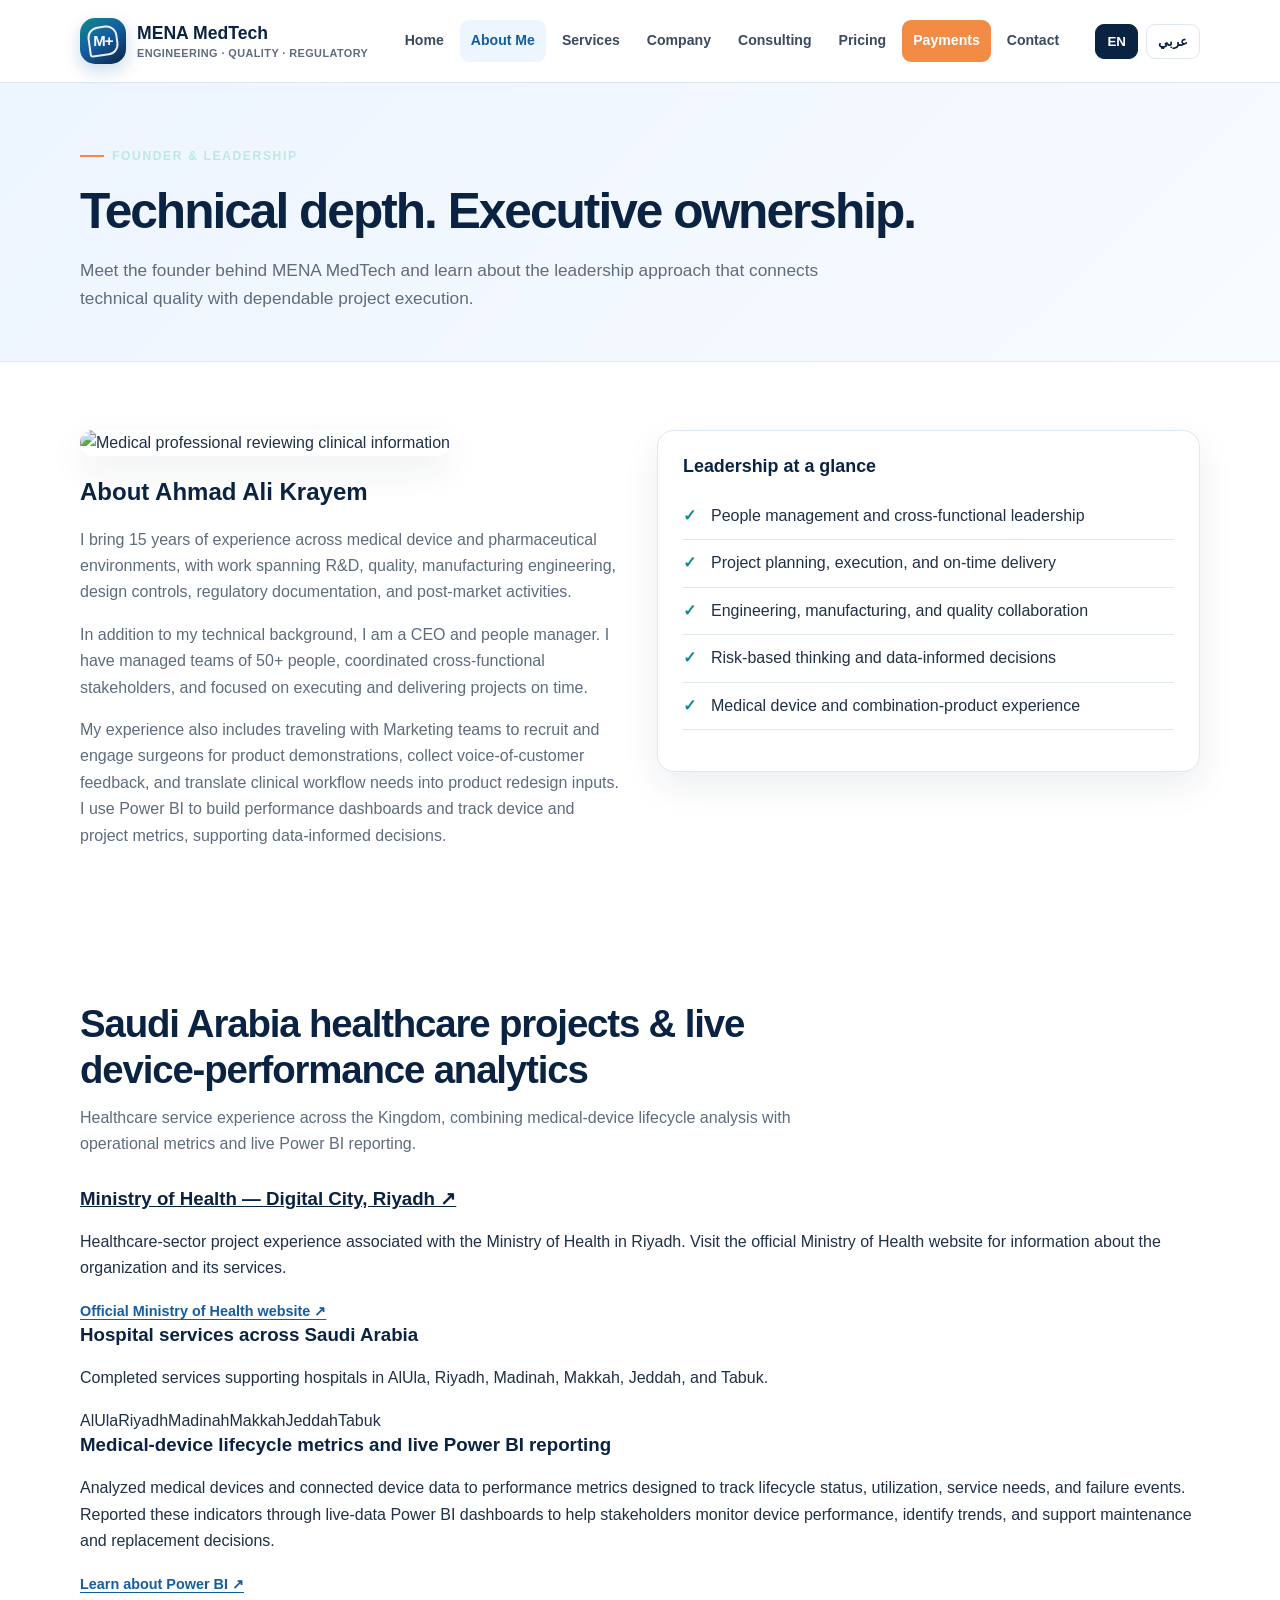
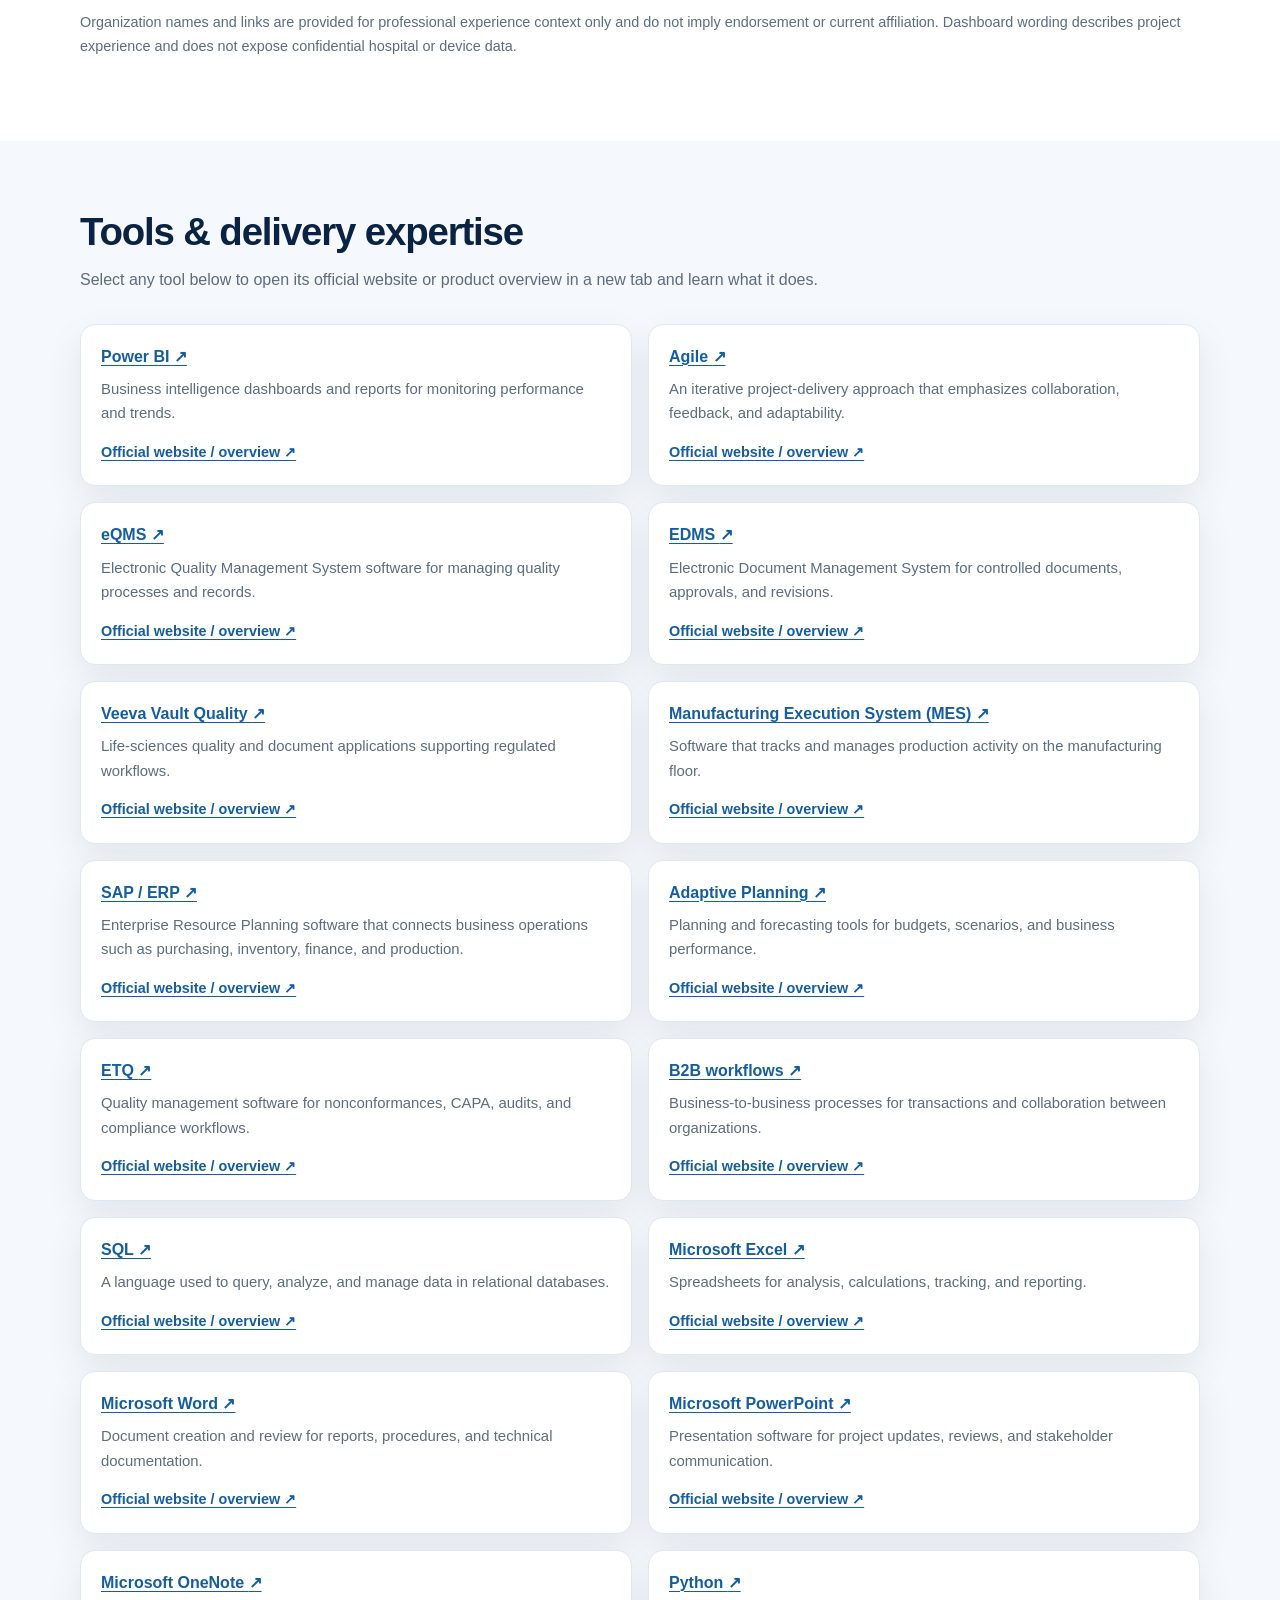
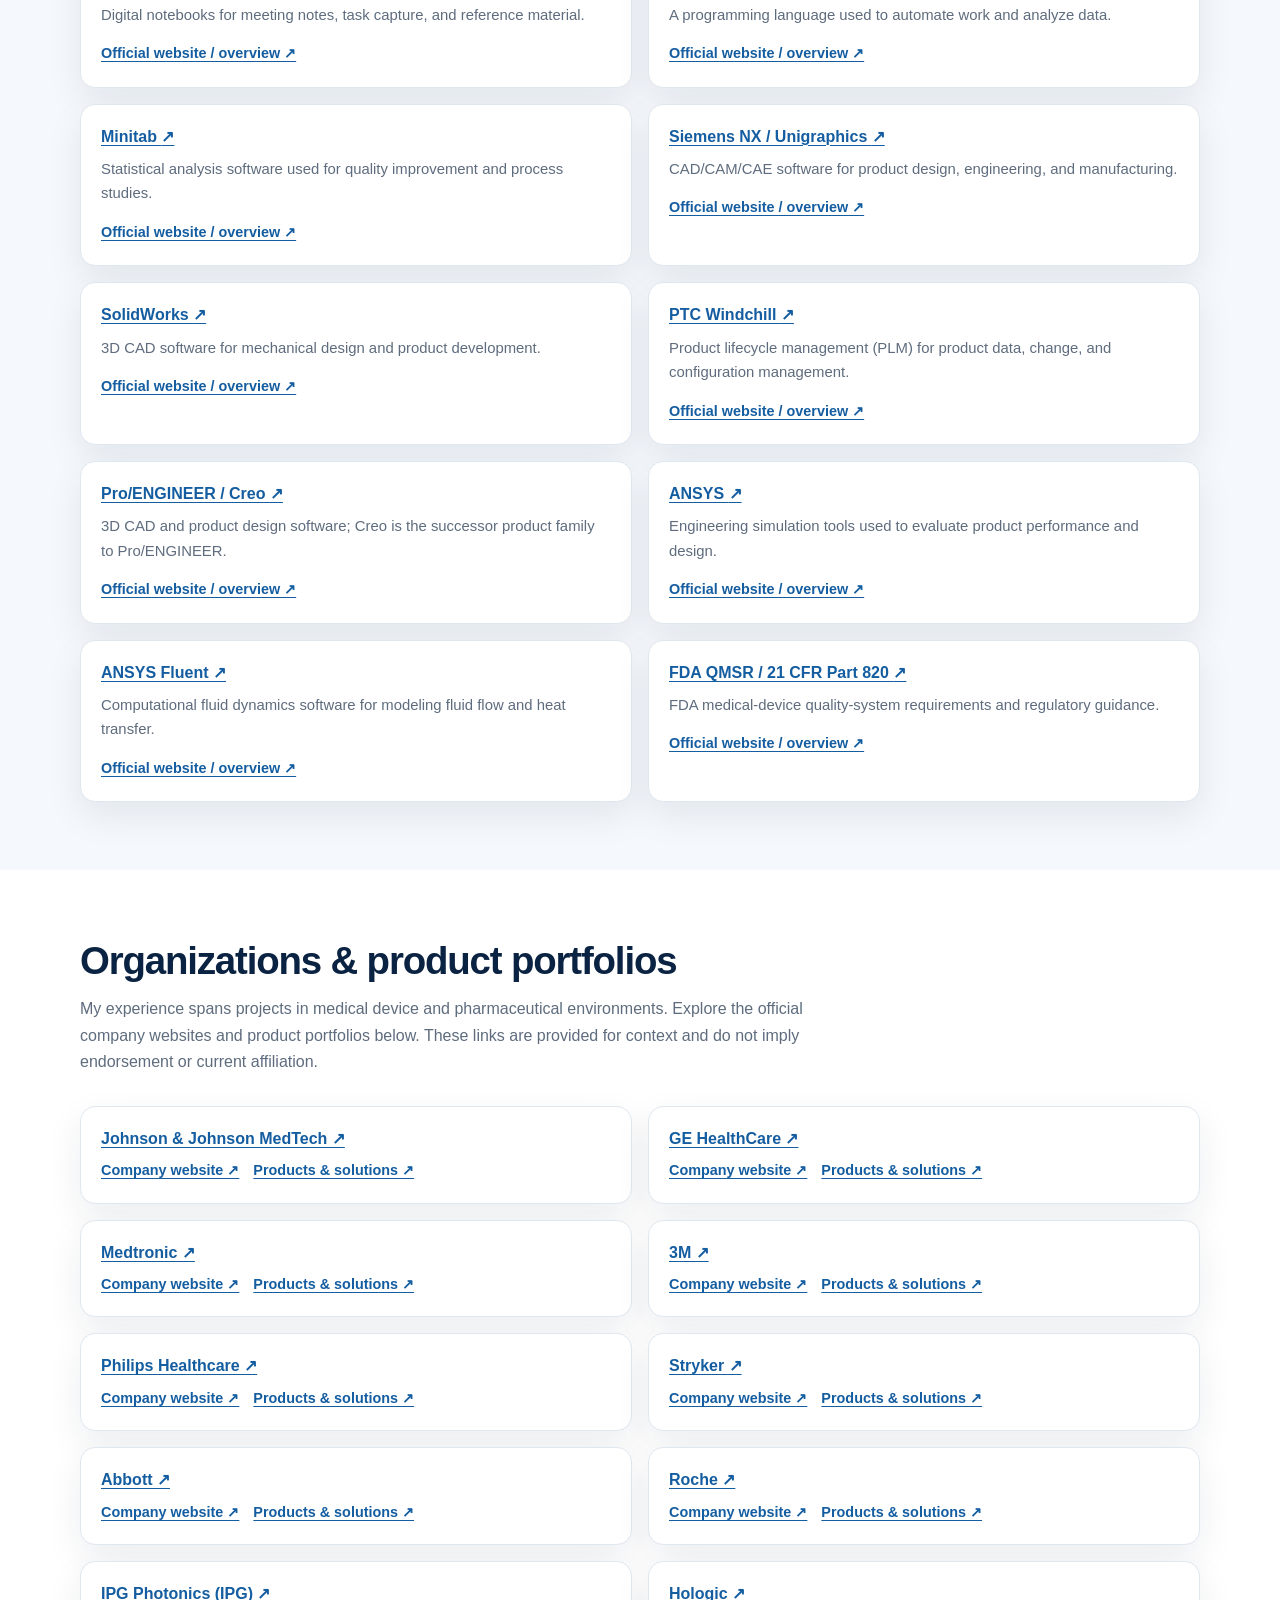
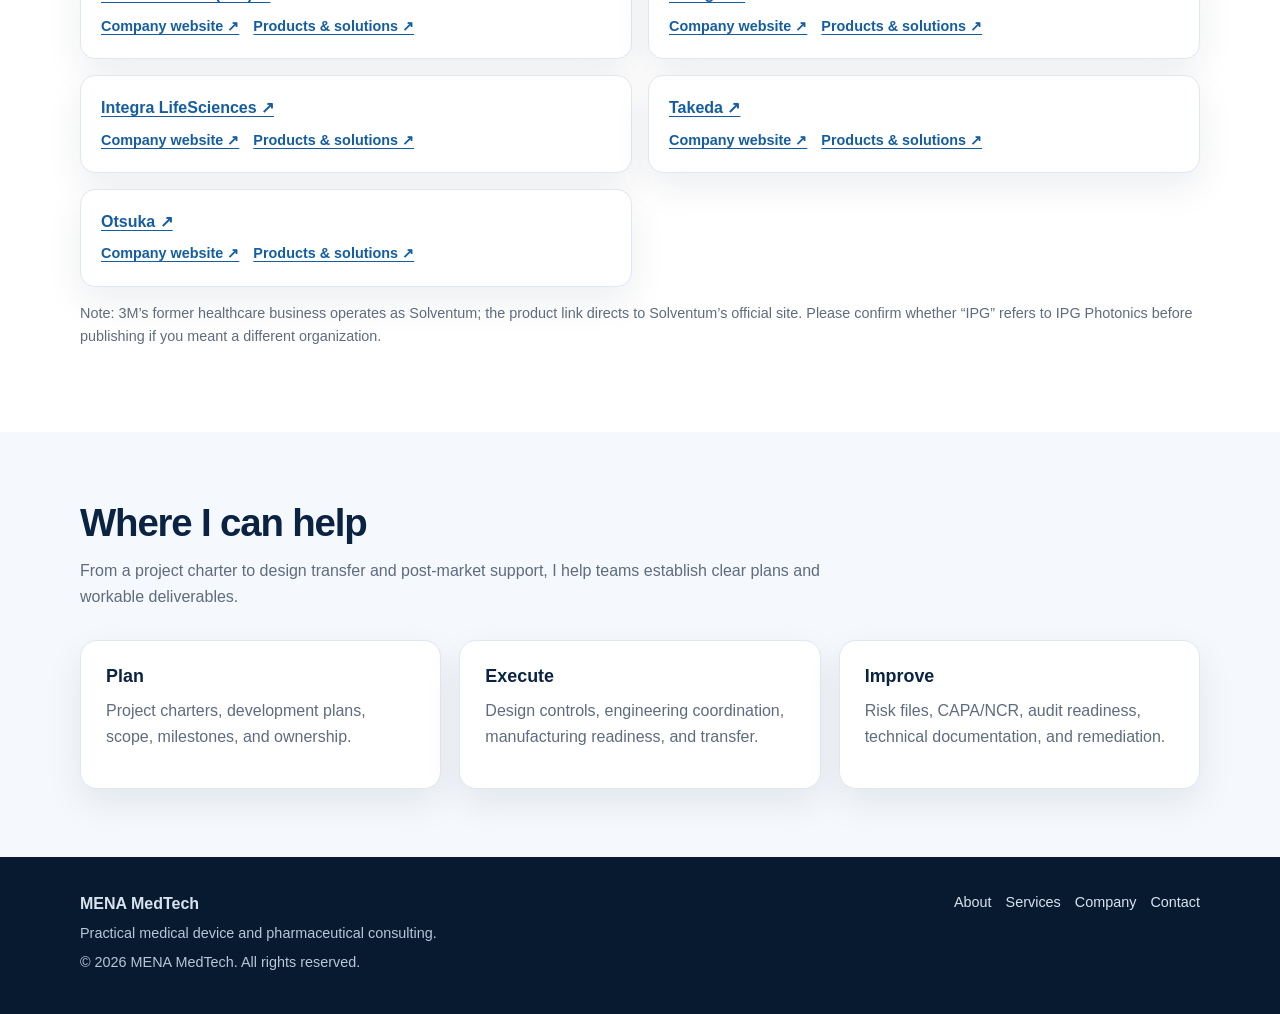
==== commit 2a7c088f: "Add Saudi Ministry of Health and hospital device analytics experience" ====
--- a/about.html
+++ b/about.html
@@ -1,2 +1,2 @@
 <!doctype html><html lang="en" dir="ltr"><head><meta charset="utf-8"><meta name="viewport" content="width=device-width, initial-scale=1"><meta name="description" content="Meet MENA MedTech's founder and learn about his engineering, executive leadership, people management, and project delivery experience."><meta name="theme-color" content="#0b2342"><title>About Me | MENA MedTech</title><link rel="stylesheet" href="site.css"></head><body><header class="site-header"><div class="container nav-wrap"><a class="brand" href="index.html" aria-label="MENA MedTech home"><span class="brand-mark">M+</span><span class="brand-name">MENA MedTech<span class="brand-tag">ENGINEERING · QUALITY · REGULATORY</span></span></a><button class="menu-toggle" aria-label="Toggle navigation" aria-expanded="false">☰</button><nav class="nav-links" aria-label="Main navigation"><a href="index.html" data-page="index.html" data-en="Home" data-ar="الرئيسية">Home</a><a href="about.html" data-page="about.html" data-en="About Me" data-ar="نبذة عني">About Me</a><a href="services.html" data-page="services.html" data-en="Services" data-ar="الخدمات">Services</a><a href="company.html" data-page="company.html" data-en="Company" data-ar="الشركة">Company</a><a href="consulting.html" data-page="consulting.html" data-en="Consulting" data-ar="الاستشارات">Consulting</a><a href="pricing.html" data-page="pricing.html" data-en="Pricing" data-ar="الأسعار">Pricing</a><a href="payment.html" class="pay-link" data-en="Payments" data-ar="الدفع">Payments</a><a href="contact.html" data-page="contact.html" data-en="Contact" data-ar="اتصل بنا">Contact</a></nav><div class="nav-actions"><button class="lang-btn active" data-lang="en">EN</button><button class="lang-btn" data-lang="ar">عربي</button></div></div></header>
-<main><section class="page-hero"><div class="container"><span class="eyebrow" data-en="FOUNDER & LEADERSHIP" data-ar="FOUNDER & LEADERSHIP">FOUNDER & LEADERSHIP</span><h1 data-en="Technical depth. Executive ownership." data-ar="خبرة فنية وقيادة تنفيذية.">Technical depth. Executive ownership.</h1><p data-en="Meet the founder behind MENA MedTech and learn about the leadership approach that connects technical quality with dependable project execution." data-ar="تعرّف على مؤسس مينا ميدتك ونهجه القيادي الذي يربط الجودة الفنية بإنجاز المشاريع بشكل موثوق.">Meet the founder behind MENA MedTech and learn about the leadership approach that connects technical quality with dependable project execution.</p></div></section><section class="section"><div class="container content-grid"><div class="prose"><img class="editorial-image" src="https://images.unsplash.com/photo-1579684385127-1ef15d508118?auto=format&fit=crop&w=1100&q=85" alt="Medical professional reviewing clinical information"><h2 data-en="About Ahmad Ali Krayem" data-ar="نبذة عن أحمد علي كريّم">About Ahmad Ali Krayem</h2><p data-en="I bring 15 years of experience across medical device and pharmaceutical environments, with work spanning R&D, quality, manufacturing engineering, design controls, regulatory documentation, and post-market activities." data-ar="أمتلك خبرة تمتد إلى 15 عاماً في بيئات الأجهزة الطبية والصناعات الدوائية، تشمل البحث والتطوير والجودة وهندسة التصنيع وضوابط التصميم والوثائق التنظيمية وأنشطة ما بعد التسويق.">I bring 15 years of experience across medical device and pharmaceutical environments, with work spanning R&D, quality, manufacturing engineering, design controls, regulatory documentation, and post-market activities.</p><p data-en="In addition to my technical background, I am a CEO and people manager. I have managed teams of 50+ people, coordinated cross-functional stakeholders, and focused on executing and delivering projects on time." data-ar="إلى جانب خلفيتي الفنية، أعمل كرئيس تنفيذي (CEO) ومدير للأفراد. أدرت فرقاً تضم أكثر من 50 شخصاً، ونسّقت بين أصحاب المصلحة من تخصصات مختلفة، وركزت على تنفيذ المشاريع وتسليمها في الوقت المحدد.">In addition to my technical background, I am a people manager and CEO-minded business leader. I have managed teams of 50+ people, coordinated cross-functional stakeholders, and focused on executing and delivering projects on time.</p><p data-en="My experience also includes traveling with Marketing teams to recruit and engage surgeons for product demonstrations, collect voice-of-customer feedback, and translate clinical workflow needs into product redesign inputs. I use Power BI to build performance dashboards and track device and project metrics, supporting data-informed decisions." data-ar="نهجي عملي: تحديد المسؤوليات بوضوح، واستخدام البيانات لدعم القرارات، ومعالجة المخاطر مبكراً، وتوحيد جهود الفرق حول نتائج قابلة للقياس.">My experience also includes traveling with Marketing teams to recruit and engage surgeons for product demonstrations, collect voice-of-customer feedback, and translate clinical workflow needs into product redesign inputs. I use Power BI to build performance dashboards and track device and project metrics, supporting data-informed decisions.</p></div><aside class="card"><h3 data-en="Leadership at a glance" data-ar="لمحة عن القيادة">Leadership at a glance</h3><ul class="check-list"><li data-en="People management and cross-functional leadership" data-ar="إدارة الأفراد وقيادة الفرق متعددة التخصصات">People management and cross-functional leadership</li><li data-en="Project planning, execution, and on-time delivery" data-ar="تخطيط المشاريع وتنفيذها وتسليمها في الوقت المحدد">Project planning, execution, and on-time delivery</li><li data-en="Engineering, manufacturing, and quality collaboration" data-ar="التعاون في الهندسة والتصنيع والجودة">Engineering, manufacturing, and quality collaboration</li><li data-en="Risk-based thinking and data-informed decisions" data-ar="التفكير القائم على المخاطر والقرارات المستندة إلى البيانات">Risk-based thinking and data-informed decisions</li><li data-en="Medical device and combination-product experience" data-ar="خبرة في الأجهزة الطبية والمنتجات المركبة">Medical device and combination-product experience</li></ul></aside></div></section><section class="section section-soft"><div class="container"><div class="section-head"><h2 data-en="Tools & delivery expertise" data-ar="الأدوات وخبرة التنفيذ">Tools & delivery expertise</h2><p data-en="Select any tool below to open its official website or product overview in a new tab and learn what it does." data-ar="اختر أي أداة أدناه لفتح موقعها الرسمي أو صفحة تعريف المنتج في علامة تبويب جديدة والتعرّف على وظيفتها.">Select any tool below to open its official website or product overview in a new tab and learn what it does.</p></div><div class="tool-detail-grid"><article class="tool-detail-card"><h3><a href="https://learn.microsoft.com/en-us/power-bi/fundamentals/power-bi-overview" target="_blank" rel="noopener noreferrer">Power BI <span aria-hidden="true">↗</span></a></h3><p>Business intelligence dashboards and reports for monitoring performance and trends.</p><a class="tool-official-link" href="https://learn.microsoft.com/en-us/power-bi/fundamentals/power-bi-overview" target="_blank" rel="noopener noreferrer">Official website / overview ↗</a></article><article class="tool-detail-card"><h3><a href="https://agilemanifesto.org/" target="_blank" rel="noopener noreferrer">Agile <span aria-hidden="true">↗</span></a></h3><p>An iterative project-delivery approach that emphasizes collaboration, feedback, and adaptability.</p><a class="tool-official-link" href="https://agilemanifesto.org/" target="_blank" rel="noopener noreferrer">Official website / overview ↗</a></article><article class="tool-detail-card"><h3><a href="https://www.etq.com/" target="_blank" rel="noopener noreferrer">eQMS <span aria-hidden="true">↗</span></a></h3><p>Electronic Quality Management System software for managing quality processes and records.</p><a class="tool-official-link" href="https://www.etq.com/" target="_blank" rel="noopener noreferrer">Official website / overview ↗</a></article><article class="tool-detail-card"><h3><a href="https://www.veeva.com/products/veeva-qualitydocs/" target="_blank" rel="noopener noreferrer">EDMS <span aria-hidden="true">↗</span></a></h3><p>Electronic Document Management System for controlled documents, approvals, and revisions.</p><a class="tool-official-link" href="https://www.veeva.com/products/veeva-qualitydocs/" target="_blank" rel="noopener noreferrer">Official website / overview ↗</a></article><article class="tool-detail-card"><h3><a href="https://www.veeva.com/products/veeva-qualitydocs/" target="_blank" rel="noopener noreferrer">Veeva Vault Quality <span aria-hidden="true">↗</span></a></h3><p>Life-sciences quality and document applications supporting regulated workflows.</p><a class="tool-official-link" href="https://www.veeva.com/products/veeva-qualitydocs/" target="_blank" rel="noopener noreferrer">Official website / overview ↗</a></article><article class="tool-detail-card"><h3><a href="https://www.sap.com/products/scm/digital-manufacturing/what-is-mes.html" target="_blank" rel="noopener noreferrer">Manufacturing Execution System (MES) <span aria-hidden="true">↗</span></a></h3><p>Software that tracks and manages production activity on the manufacturing floor.</p><a class="tool-official-link" href="https://www.sap.com/products/scm/digital-manufacturing/what-is-mes.html" target="_blank" rel="noopener noreferrer">Official website / overview ↗</a></article><article class="tool-detail-card"><h3><a href="https://www.sap.com/resources/what-is-erp" target="_blank" rel="noopener noreferrer">SAP / ERP <span aria-hidden="true">↗</span></a></h3><p>Enterprise Resource Planning software that connects business operations such as purchasing, inventory, finance, and production.</p><a class="tool-official-link" href="https://www.sap.com/resources/what-is-erp" target="_blank" rel="noopener noreferrer">Official website / overview ↗</a></article><article class="tool-detail-card"><h3><a href="https://www.workday.com/en-us/products/adaptive-planning/overview.html" target="_blank" rel="noopener noreferrer">Adaptive Planning <span aria-hidden="true">↗</span></a></h3><p>Planning and forecasting tools for budgets, scenarios, and business performance.</p><a class="tool-official-link" href="https://www.workday.com/en-us/products/adaptive-planning/overview.html" target="_blank" rel="noopener noreferrer">Official website / overview ↗</a></article><article class="tool-detail-card"><h3><a href="https://www.etq.com/" target="_blank" rel="noopener noreferrer">ETQ <span aria-hidden="true">↗</span></a></h3><p>Quality management software for nonconformances, CAPA, audits, and compliance workflows.</p><a class="tool-official-link" href="https://www.etq.com/" target="_blank" rel="noopener noreferrer">Official website / overview ↗</a></article><article class="tool-detail-card"><h3><a href="https://www.salesforce.com/resources/articles/what-is-b2b/" target="_blank" rel="noopener noreferrer">B2B workflows <span aria-hidden="true">↗</span></a></h3><p>Business-to-business processes for transactions and collaboration between organizations.</p><a class="tool-official-link" href="https://www.salesforce.com/resources/articles/what-is-b2b/" target="_blank" rel="noopener noreferrer">Official website / overview ↗</a></article><article class="tool-detail-card"><h3><a href="https://learn.microsoft.com/en-us/sql/t-sql/language-reference" target="_blank" rel="noopener noreferrer">SQL <span aria-hidden="true">↗</span></a></h3><p>A language used to query, analyze, and manage data in relational databases.</p><a class="tool-official-link" href="https://learn.microsoft.com/en-us/sql/t-sql/language-reference" target="_blank" rel="noopener noreferrer">Official website / overview ↗</a></article><article class="tool-detail-card"><h3><a href="https://www.microsoft.com/en-us/microsoft-365/excel" target="_blank" rel="noopener noreferrer">Microsoft Excel <span aria-hidden="true">↗</span></a></h3><p>Spreadsheets for analysis, calculations, tracking, and reporting.</p><a class="tool-official-link" href="https://www.microsoft.com/en-us/microsoft-365/excel" target="_blank" rel="noopener noreferrer">Official website / overview ↗</a></article><article class="tool-detail-card"><h3><a href="https://www.microsoft.com/en-us/microsoft-365/word" target="_blank" rel="noopener noreferrer">Microsoft Word <span aria-hidden="true">↗</span></a></h3><p>Document creation and review for reports, procedures, and technical documentation.</p><a class="tool-official-link" href="https://www.microsoft.com/en-us/microsoft-365/word" target="_blank" rel="noopener noreferrer">Official website / overview ↗</a></article><article class="tool-detail-card"><h3><a href="https://www.microsoft.com/en-us/microsoft-365/powerpoint" target="_blank" rel="noopener noreferrer">Microsoft PowerPoint <span aria-hidden="true">↗</span></a></h3><p>Presentation software for project updates, reviews, and stakeholder communication.</p><a class="tool-official-link" href="https://www.microsoft.com/en-us/microsoft-365/powerpoint" target="_blank" rel="noopener noreferrer">Official website / overview ↗</a></article><article class="tool-detail-card"><h3><a href="https://www.microsoft.com/en-us/microsoft-365/onenote/digital-note-taking-app" target="_blank" rel="noopener noreferrer">Microsoft OneNote <span aria-hidden="true">↗</span></a></h3><p>Digital notebooks for meeting notes, task capture, and reference material.</p><a class="tool-official-link" href="https://www.microsoft.com/en-us/microsoft-365/onenote/digital-note-taking-app" target="_blank" rel="noopener noreferrer">Official website / overview ↗</a></article><article class="tool-detail-card"><h3><a href="https://www.python.org/about/" target="_blank" rel="noopener noreferrer">Python <span aria-hidden="true">↗</span></a></h3><p>A programming language used to automate work and analyze data.</p><a class="tool-official-link" href="https://www.python.org/about/" target="_blank" rel="noopener noreferrer">Official website / overview ↗</a></article><article class="tool-detail-card"><h3><a href="https://www.minitab.com/en-us/products/minitab/" target="_blank" rel="noopener noreferrer">Minitab <span aria-hidden="true">↗</span></a></h3><p>Statistical analysis software used for quality improvement and process studies.</p><a class="tool-official-link" href="https://www.minitab.com/en-us/products/minitab/" target="_blank" rel="noopener noreferrer">Official website / overview ↗</a></article><article class="tool-detail-card"><h3><a href="https://plm.sw.siemens.com/en-US/nx/" target="_blank" rel="noopener noreferrer">Siemens NX / Unigraphics <span aria-hidden="true">↗</span></a></h3><p>CAD/CAM/CAE software for product design, engineering, and manufacturing.</p><a class="tool-official-link" href="https://plm.sw.siemens.com/en-US/nx/" target="_blank" rel="noopener noreferrer">Official website / overview ↗</a></article><article class="tool-detail-card"><h3><a href="https://www.solidworks.com/" target="_blank" rel="noopener noreferrer">SolidWorks <span aria-hidden="true">↗</span></a></h3><p>3D CAD software for mechanical design and product development.</p><a class="tool-official-link" href="https://www.solidworks.com/" target="_blank" rel="noopener noreferrer">Official website / overview ↗</a></article><article class="tool-detail-card"><h3><a href="https://www.ptc.com/en/products/windchill" target="_blank" rel="noopener noreferrer">PTC Windchill <span aria-hidden="true">↗</span></a></h3><p>Product lifecycle management (PLM) for product data, change, and configuration management.</p><a class="tool-official-link" href="https://www.ptc.com/en/products/windchill" target="_blank" rel="noopener noreferrer">Official website / overview ↗</a></article><article class="tool-detail-card"><h3><a href="https://www.ptc.com/en/products/creo" target="_blank" rel="noopener noreferrer">Pro/ENGINEER / Creo <span aria-hidden="true">↗</span></a></h3><p>3D CAD and product design software; Creo is the successor product family to Pro/ENGINEER.</p><a class="tool-official-link" href="https://www.ptc.com/en/products/creo" target="_blank" rel="noopener noreferrer">Official website / overview ↗</a></article><article class="tool-detail-card"><h3><a href="https://www.ansys.com/products" target="_blank" rel="noopener noreferrer">ANSYS <span aria-hidden="true">↗</span></a></h3><p>Engineering simulation tools used to evaluate product performance and design.</p><a class="tool-official-link" href="https://www.ansys.com/products" target="_blank" rel="noopener noreferrer">Official website / overview ↗</a></article><article class="tool-detail-card"><h3><a href="https://www.ansys.com/products/fluids/ansys-fluent" target="_blank" rel="noopener noreferrer">ANSYS Fluent <span aria-hidden="true">↗</span></a></h3><p>Computational fluid dynamics software for modeling fluid flow and heat transfer.</p><a class="tool-official-link" href="https://www.ansys.com/products/fluids/ansys-fluent" target="_blank" rel="noopener noreferrer">Official website / overview ↗</a></article><article class="tool-detail-card"><h3><a href="https://www.fda.gov/medical-devices/quality-system-qs-regulationmedical-device-good-manufacturing-practices/quality-management-system-regulation-final-rule-amending-quality-system-regulation" target="_blank" rel="noopener noreferrer">FDA QMSR / 21 CFR Part 820 <span aria-hidden="true">↗</span></a></h3><p>FDA medical-device quality-system requirements and regulatory guidance.</p><a class="tool-official-link" href="https://www.fda.gov/medical-devices/quality-system-qs-regulationmedical-device-good-manufacturing-practices/quality-management-system-regulation-final-rule-amending-quality-system-regulation" target="_blank" rel="noopener noreferrer">Official website / overview ↗</a></article></div></div></div></section><section class="section"><div class="container"><div class="section-head"><h2 data-en="Organizations & product portfolios" data-ar="الشركات ومحافظ المنتجات">Organizations & product portfolios</h2><p data-en="My experience spans projects in medical device and pharmaceutical environments. Explore the official company websites and product portfolios below. These links are provided for context and do not imply endorsement or current affiliation." data-ar="تشمل خبرتي مشاريع في بيئات الأجهزة الطبية والصناعات الدوائية. استكشف المواقع الرسمية للشركات ومحافظ منتجاتها أدناه. تُعرض هذه الروابط للتعريف ولا تعني وجود تأييد أو ارتباط حالي.">My experience spans projects in medical device and pharmaceutical environments. Explore the official company websites and product portfolios below. These links are provided for context and do not imply endorsement or current affiliation.</p></div><div class="company-link-grid"><article class="company-link-card"><h3><a href="https://www.jnjmedtech.com/en-US/" target="_blank" rel="noopener noreferrer">Johnson & Johnson MedTech ↗</a></h3><div class="company-link-actions"><a href="https://www.jnjmedtech.com/en-US/" target="_blank" rel="noopener noreferrer">Company website ↗</a><a href="https://www.jnj.com/healthcare-products" target="_blank" rel="noopener noreferrer">Products & solutions ↗</a></div></article><article class="company-link-card"><h3><a href="https://www.gehealthcare.com/en-us" target="_blank" rel="noopener noreferrer">GE HealthCare ↗</a></h3><div class="company-link-actions"><a href="https://www.gehealthcare.com/en-us" target="_blank" rel="noopener noreferrer">Company website ↗</a><a href="https://www.gehealthcare.com/en-us/products" target="_blank" rel="noopener noreferrer">Products & solutions ↗</a></div></article><article class="company-link-card"><h3><a href="https://www.medtronic.com/en-us/index.html" target="_blank" rel="noopener noreferrer">Medtronic ↗</a></h3><div class="company-link-actions"><a href="https://www.medtronic.com/en-us/index.html" target="_blank" rel="noopener noreferrer">Company website ↗</a><a href="https://www.medtronic.com/en-us/our-products.html" target="_blank" rel="noopener noreferrer">Products & solutions ↗</a></div></article><article class="company-link-card"><h3><a href="https://www.3m.com/" target="_blank" rel="noopener noreferrer">3M ↗</a></h3><div class="company-link-actions"><a href="https://www.3m.com/" target="_blank" rel="noopener noreferrer">Company website ↗</a><a href="https://www.solventum.com/en-us/home/our-products/" target="_blank" rel="noopener noreferrer">Products & solutions ↗</a></div></article><article class="company-link-card"><h3><a href="https://www.usa.philips.com/healthcare" target="_blank" rel="noopener noreferrer">Philips Healthcare ↗</a></h3><div class="company-link-actions"><a href="https://www.usa.philips.com/healthcare" target="_blank" rel="noopener noreferrer">Company website ↗</a><a href="https://www.usa.philips.com/healthcare" target="_blank" rel="noopener noreferrer">Products & solutions ↗</a></div></article><article class="company-link-card"><h3><a href="https://www.stryker.com/" target="_blank" rel="noopener noreferrer">Stryker ↗</a></h3><div class="company-link-actions"><a href="https://www.stryker.com/" target="_blank" rel="noopener noreferrer">Company website ↗</a><a href="https://www.stryker.com/us/en/about/our-products.html" target="_blank" rel="noopener noreferrer">Products & solutions ↗</a></div></article><article class="company-link-card"><h3><a href="https://www.abbott.com/" target="_blank" rel="noopener noreferrer">Abbott ↗</a></h3><div class="company-link-actions"><a href="https://www.abbott.com/" target="_blank" rel="noopener noreferrer">Company website ↗</a><a href="https://www.abbott.com/our-products/product-list.html" target="_blank" rel="noopener noreferrer">Products & solutions ↗</a></div></article><article class="company-link-card"><h3><a href="https://www.roche.com/" target="_blank" rel="noopener noreferrer">Roche ↗</a></h3><div class="company-link-actions"><a href="https://www.roche.com/" target="_blank" rel="noopener noreferrer">Company website ↗</a><a href="https://www.roche.com/solutions" target="_blank" rel="noopener noreferrer">Products & solutions ↗</a></div></article><article class="company-link-card"><h3><a href="https://www.ipgphotonics.com/" target="_blank" rel="noopener noreferrer">IPG Photonics (IPG) ↗</a></h3><div class="company-link-actions"><a href="https://www.ipgphotonics.com/" target="_blank" rel="noopener noreferrer">Company website ↗</a><a href="https://www.ipgphotonics.com/products" target="_blank" rel="noopener noreferrer">Products & solutions ↗</a></div></article><article class="company-link-card"><h3><a href="https://www.hologic.com/" target="_blank" rel="noopener noreferrer">Hologic ↗</a></h3><div class="company-link-actions"><a href="https://www.hologic.com/" target="_blank" rel="noopener noreferrer">Company website ↗</a><a href="https://www.hologic.com/products" target="_blank" rel="noopener noreferrer">Products & solutions ↗</a></div></article><article class="company-link-card"><h3><a href="https://www.integralife.com/" target="_blank" rel="noopener noreferrer">Integra LifeSciences ↗</a></h3><div class="company-link-actions"><a href="https://www.integralife.com/" target="_blank" rel="noopener noreferrer">Company website ↗</a><a href="https://www.integralife.com/products" target="_blank" rel="noopener noreferrer">Products & solutions ↗</a></div></article><article class="company-link-card"><h3><a href="https://www.takeda.com/" target="_blank" rel="noopener noreferrer">Takeda ↗</a></h3><div class="company-link-actions"><a href="https://www.takeda.com/" target="_blank" rel="noopener noreferrer">Company website ↗</a><a href="https://www.takeda.com/what-we-do/" target="_blank" rel="noopener noreferrer">Products & solutions ↗</a></div></article><article class="company-link-card"><h3><a href="https://www.otsuka-us.com/" target="_blank" rel="noopener noreferrer">Otsuka ↗</a></h3><div class="company-link-actions"><a href="https://www.otsuka-us.com/" target="_blank" rel="noopener noreferrer">Company website ↗</a><a href="https://www.otsuka-us.com/therapeutic-areas" target="_blank" rel="noopener noreferrer">Products & solutions ↗</a></div></article></div><p class="price-note">Note: 3M’s former healthcare business operates as Solventum; the product link directs to Solventum’s official site. Please confirm whether “IPG” refers to IPG Photonics before publishing if you meant a different organization.</p></div></section><section class="section section-soft"><div class="container"><div class="section-head"><h2 data-en="Where I can help" data-ar="مجالات الدعم">Where I can help</h2><p data-en="From a project charter to design transfer and post-market support, I help teams establish clear plans and workable deliverables." data-ar="من ميثاق المشروع إلى نقل التصميم ودعم ما بعد التسويق، أساعد الفرق على وضع خطط واضحة ومخرجات عملية.">From a project charter to design transfer and post-market support, I help teams establish clear plans and workable deliverables.</p></div><div class="grid-3"><article class="card"><h3 data-en="Plan" data-ar="التخطيط">Plan</h3><p data-en="Project charters, development plans, scope, milestones, and ownership." data-ar="مواثيق المشاريع وخطط التطوير والنطاق والمعالم والمسؤوليات.">Project charters, development plans, scope, milestones, and ownership.</p></article><article class="card"><h3 data-en="Execute" data-ar="التنفيذ">Execute</h3><p data-en="Design controls, engineering coordination, manufacturing readiness, and transfer." data-ar="ضوابط التصميم وتنسيق الهندسة وجاهزية التصنيع ونقل التصميم.">Design controls, engineering coordination, manufacturing readiness, and transfer.</p></article><article class="card"><h3 data-en="Improve" data-ar="التحسين">Improve</h3><p data-en="Risk files, CAPA/NCR, audit readiness, technical documentation, and remediation." data-ar="ملفات المخاطر وCAPA/NCR والاستعداد للتدقيق والوثائق الفنية والمعالجة.">Risk files, CAPA/NCR, audit readiness, technical documentation, and remediation.</p></article></div></div></section></main><footer class="site-footer"><div class="container footer-grid"><div><strong>MENA MedTech</strong><p>Practical medical device and pharmaceutical consulting.</p><p>© <span data-year></span> MENA MedTech. All rights reserved.</p></div><div class="footer-links"><a href="about.html">About</a><a href="services.html">Services</a><a href="company.html">Company</a><a href="contact.html">Contact</a></div></div></footer><script src="site.js"></script></body></html>+<main><section class="page-hero"><div class="container"><span class="eyebrow" data-en="FOUNDER & LEADERSHIP" data-ar="FOUNDER & LEADERSHIP">FOUNDER & LEADERSHIP</span><h1 data-en="Technical depth. Executive ownership." data-ar="خبرة فنية وقيادة تنفيذية.">Technical depth. Executive ownership.</h1><p data-en="Meet the founder behind MENA MedTech and learn about the leadership approach that connects technical quality with dependable project execution." data-ar="تعرّف على مؤسس مينا ميدتك ونهجه القيادي الذي يربط الجودة الفنية بإنجاز المشاريع بشكل موثوق.">Meet the founder behind MENA MedTech and learn about the leadership approach that connects technical quality with dependable project execution.</p></div></section><section class="section"><div class="container content-grid"><div class="prose"><img class="editorial-image" src="https://images.unsplash.com/photo-1579684385127-1ef15d508118?auto=format&fit=crop&w=1100&q=85" alt="Medical professional reviewing clinical information"><h2 data-en="About Ahmad Ali Krayem" data-ar="نبذة عن أحمد علي كريّم">About Ahmad Ali Krayem</h2><p data-en="I bring 15 years of experience across medical device and pharmaceutical environments, with work spanning R&D, quality, manufacturing engineering, design controls, regulatory documentation, and post-market activities." data-ar="أمتلك خبرة تمتد إلى 15 عاماً في بيئات الأجهزة الطبية والصناعات الدوائية، تشمل البحث والتطوير والجودة وهندسة التصنيع وضوابط التصميم والوثائق التنظيمية وأنشطة ما بعد التسويق.">I bring 15 years of experience across medical device and pharmaceutical environments, with work spanning R&D, quality, manufacturing engineering, design controls, regulatory documentation, and post-market activities.</p><p data-en="In addition to my technical background, I am a CEO and people manager. I have managed teams of 50+ people, coordinated cross-functional stakeholders, and focused on executing and delivering projects on time." data-ar="إلى جانب خلفيتي الفنية، أعمل كرئيس تنفيذي (CEO) ومدير للأفراد. أدرت فرقاً تضم أكثر من 50 شخصاً، ونسّقت بين أصحاب المصلحة من تخصصات مختلفة، وركزت على تنفيذ المشاريع وتسليمها في الوقت المحدد.">In addition to my technical background, I am a people manager and CEO-minded business leader. I have managed teams of 50+ people, coordinated cross-functional stakeholders, and focused on executing and delivering projects on time.</p><p data-en="My experience also includes traveling with Marketing teams to recruit and engage surgeons for product demonstrations, collect voice-of-customer feedback, and translate clinical workflow needs into product redesign inputs. I use Power BI to build performance dashboards and track device and project metrics, supporting data-informed decisions." data-ar="نهجي عملي: تحديد المسؤوليات بوضوح، واستخدام البيانات لدعم القرارات، ومعالجة المخاطر مبكراً، وتوحيد جهود الفرق حول نتائج قابلة للقياس.">My experience also includes traveling with Marketing teams to recruit and engage surgeons for product demonstrations, collect voice-of-customer feedback, and translate clinical workflow needs into product redesign inputs. I use Power BI to build performance dashboards and track device and project metrics, supporting data-informed decisions.</p></div><aside class="card"><h3 data-en="Leadership at a glance" data-ar="لمحة عن القيادة">Leadership at a glance</h3><ul class="check-list"><li data-en="People management and cross-functional leadership" data-ar="إدارة الأفراد وقيادة الفرق متعددة التخصصات">People management and cross-functional leadership</li><li data-en="Project planning, execution, and on-time delivery" data-ar="تخطيط المشاريع وتنفيذها وتسليمها في الوقت المحدد">Project planning, execution, and on-time delivery</li><li data-en="Engineering, manufacturing, and quality collaboration" data-ar="التعاون في الهندسة والتصنيع والجودة">Engineering, manufacturing, and quality collaboration</li><li data-en="Risk-based thinking and data-informed decisions" data-ar="التفكير القائم على المخاطر والقرارات المستندة إلى البيانات">Risk-based thinking and data-informed decisions</li><li data-en="Medical device and combination-product experience" data-ar="خبرة في الأجهزة الطبية والمنتجات المركبة">Medical device and combination-product experience</li></ul></aside></div></section><section class="section"><div class="container"><div class="section-head"><h2 data-en="Saudi Arabia healthcare projects &amp; live device-performance analytics" data-ar="مشاريع الرعاية الصحية في المملكة وتحليلات أداء الأجهزة المباشرة">Saudi Arabia healthcare projects &amp; live device-performance analytics</h2><p data-en="Healthcare service experience across the Kingdom, combining medical-device lifecycle analysis with operational metrics and live Power BI reporting." data-ar="خبرة في تقديم الخدمات لقطاع الرعاية الصحية في مختلف أنحاء المملكة، مع تحليل دورة حياة الأجهزة الطبية وربطها بمؤشرات تشغيلية وتقارير مباشرة عبر Power BI.">Healthcare service experience across the Kingdom, combining medical-device lifecycle analysis with operational metrics and live Power BI reporting.</p></div><div class="ksa-project-grid"><article class="ksa-project-card"><h3><a href="https://www.moh.gov.sa/EN/" target="_blank" rel="noopener noreferrer" data-en="Ministry of Health — Digital City, Riyadh ↗" data-ar="وزارة الصحة — المدينة الرقمية، الرياض ↗">Ministry of Health — Digital City, Riyadh ↗</a></h3><p data-en="Healthcare-sector project experience associated with the Ministry of Health in Riyadh. Visit the official Ministry of Health website for information about the organization and its services." data-ar="خبرة في مشاريع بقطاع الرعاية الصحية مرتبطة بوزارة الصحة في الرياض. تفضل بزيارة الموقع الرسمي لوزارة الصحة للتعرّف على الجهة وخدماتها.">Healthcare-sector project experience associated with the Ministry of Health in Riyadh. Visit the official Ministry of Health website for information about the organization and its services.</p><a class="tool-official-link" href="https://www.moh.gov.sa/EN/" target="_blank" rel="noopener noreferrer">Official Ministry of Health website ↗</a></article><article class="ksa-project-card"><h3 data-en="Hospital services across Saudi Arabia" data-ar="خدمات المستشفيات في أنحاء المملكة العربية السعودية">Hospital services across Saudi Arabia</h3><p data-en="Completed services supporting hospitals in AlUla, Riyadh, Madinah, Makkah, Jeddah, and Tabuk." data-ar="تم إنجاز خدمات لدعم المستشفيات في العلا والرياض والمدينة المنورة ومكة المكرمة وجدة وتبوك.">Completed services supporting hospitals in AlUla, Riyadh, Madinah, Makkah, Jeddah, and Tabuk.</p><div class="ksa-city-list"><span>AlUla</span><span>Riyadh</span><span>Madinah</span><span>Makkah</span><span>Jeddah</span><span>Tabuk</span></div></article></div><article class="ksa-analytics-card"><h3 data-en="Medical-device lifecycle metrics and live Power BI reporting" data-ar="مؤشرات دورة حياة الأجهزة الطبية وتقارير Power BI المباشرة">Medical-device lifecycle metrics and live Power BI reporting</h3><p data-en="Analyzed medical devices and connected device data to performance metrics designed to track lifecycle status, utilization, service needs, and failure events. Reported these indicators through live-data Power BI dashboards to help stakeholders monitor device performance, identify trends, and support maintenance and replacement decisions." data-ar="تحليل الأجهزة الطبية وربط بياناتها بمؤشرات أداء مصممة لمتابعة حالة دورة الحياة والاستخدام واحتياجات الخدمة وأحداث الأعطال. وعُرضت هذه المؤشرات عبر لوحات Power BI ببيانات مباشرة لمساعدة أصحاب المصلحة على مراقبة أداء الأجهزة وتحديد الاتجاهات ودعم قرارات الصيانة والاستبدال.">Analyzed medical devices and connected device data to performance metrics designed to track lifecycle status, utilization, service needs, and failure events. Reported these indicators through live-data Power BI dashboards to help stakeholders monitor device performance, identify trends, and support maintenance and replacement decisions.</p><a href="https://learn.microsoft.com/en-us/power-bi/fundamentals/power-bi-overview" target="_blank" rel="noopener noreferrer" class="tool-official-link">Learn about Power BI ↗</a></article><p class="price-note" data-en="Organization names and links are provided for professional experience context only and do not imply endorsement or current affiliation. Dashboard wording describes project experience and does not expose confidential hospital or device data." data-ar="تُذكر أسماء الجهات وروابطها في سياق الخبرة المهنية فقط، ولا تعني وجود تأييد أو ارتباط حالي. ويصف النص خبرة المشاريع دون عرض بيانات سرية للمستشفيات أو الأجهزة.">Organization names and links are provided for professional experience context only and do not imply endorsement or current affiliation. Dashboard wording describes project experience and does not expose confidential hospital or device data.</p></div></section><section class="section section-soft"><div class="container"><div class="section-head"><h2 data-en="Tools & delivery expertise" data-ar="الأدوات وخبرة التنفيذ">Tools & delivery expertise</h2><p data-en="Select any tool below to open its official website or product overview in a new tab and learn what it does." data-ar="اختر أي أداة أدناه لفتح موقعها الرسمي أو صفحة تعريف المنتج في علامة تبويب جديدة والتعرّف على وظيفتها.">Select any tool below to open its official website or product overview in a new tab and learn what it does.</p></div><div class="tool-detail-grid"><article class="tool-detail-card"><h3><a href="https://learn.microsoft.com/en-us/power-bi/fundamentals/power-bi-overview" target="_blank" rel="noopener noreferrer">Power BI <span aria-hidden="true">↗</span></a></h3><p>Business intelligence dashboards and reports for monitoring performance and trends.</p><a class="tool-official-link" href="https://learn.microsoft.com/en-us/power-bi/fundamentals/power-bi-overview" target="_blank" rel="noopener noreferrer">Official website / overview ↗</a></article><article class="tool-detail-card"><h3><a href="https://agilemanifesto.org/" target="_blank" rel="noopener noreferrer">Agile <span aria-hidden="true">↗</span></a></h3><p>An iterative project-delivery approach that emphasizes collaboration, feedback, and adaptability.</p><a class="tool-official-link" href="https://agilemanifesto.org/" target="_blank" rel="noopener noreferrer">Official website / overview ↗</a></article><article class="tool-detail-card"><h3><a href="https://www.etq.com/" target="_blank" rel="noopener noreferrer">eQMS <span aria-hidden="true">↗</span></a></h3><p>Electronic Quality Management System software for managing quality processes and records.</p><a class="tool-official-link" href="https://www.etq.com/" target="_blank" rel="noopener noreferrer">Official website / overview ↗</a></article><article class="tool-detail-card"><h3><a href="https://www.veeva.com/products/veeva-qualitydocs/" target="_blank" rel="noopener noreferrer">EDMS <span aria-hidden="true">↗</span></a></h3><p>Electronic Document Management System for controlled documents, approvals, and revisions.</p><a class="tool-official-link" href="https://www.veeva.com/products/veeva-qualitydocs/" target="_blank" rel="noopener noreferrer">Official website / overview ↗</a></article><article class="tool-detail-card"><h3><a href="https://www.veeva.com/products/veeva-qualitydocs/" target="_blank" rel="noopener noreferrer">Veeva Vault Quality <span aria-hidden="true">↗</span></a></h3><p>Life-sciences quality and document applications supporting regulated workflows.</p><a class="tool-official-link" href="https://www.veeva.com/products/veeva-qualitydocs/" target="_blank" rel="noopener noreferrer">Official website / overview ↗</a></article><article class="tool-detail-card"><h3><a href="https://www.sap.com/products/scm/digital-manufacturing/what-is-mes.html" target="_blank" rel="noopener noreferrer">Manufacturing Execution System (MES) <span aria-hidden="true">↗</span></a></h3><p>Software that tracks and manages production activity on the manufacturing floor.</p><a class="tool-official-link" href="https://www.sap.com/products/scm/digital-manufacturing/what-is-mes.html" target="_blank" rel="noopener noreferrer">Official website / overview ↗</a></article><article class="tool-detail-card"><h3><a href="https://www.sap.com/resources/what-is-erp" target="_blank" rel="noopener noreferrer">SAP / ERP <span aria-hidden="true">↗</span></a></h3><p>Enterprise Resource Planning software that connects business operations such as purchasing, inventory, finance, and production.</p><a class="tool-official-link" href="https://www.sap.com/resources/what-is-erp" target="_blank" rel="noopener noreferrer">Official website / overview ↗</a></article><article class="tool-detail-card"><h3><a href="https://www.workday.com/en-us/products/adaptive-planning/overview.html" target="_blank" rel="noopener noreferrer">Adaptive Planning <span aria-hidden="true">↗</span></a></h3><p>Planning and forecasting tools for budgets, scenarios, and business performance.</p><a class="tool-official-link" href="https://www.workday.com/en-us/products/adaptive-planning/overview.html" target="_blank" rel="noopener noreferrer">Official website / overview ↗</a></article><article class="tool-detail-card"><h3><a href="https://www.etq.com/" target="_blank" rel="noopener noreferrer">ETQ <span aria-hidden="true">↗</span></a></h3><p>Quality management software for nonconformances, CAPA, audits, and compliance workflows.</p><a class="tool-official-link" href="https://www.etq.com/" target="_blank" rel="noopener noreferrer">Official website / overview ↗</a></article><article class="tool-detail-card"><h3><a href="https://www.salesforce.com/resources/articles/what-is-b2b/" target="_blank" rel="noopener noreferrer">B2B workflows <span aria-hidden="true">↗</span></a></h3><p>Business-to-business processes for transactions and collaboration between organizations.</p><a class="tool-official-link" href="https://www.salesforce.com/resources/articles/what-is-b2b/" target="_blank" rel="noopener noreferrer">Official website / overview ↗</a></article><article class="tool-detail-card"><h3><a href="https://learn.microsoft.com/en-us/sql/t-sql/language-reference" target="_blank" rel="noopener noreferrer">SQL <span aria-hidden="true">↗</span></a></h3><p>A language used to query, analyze, and manage data in relational databases.</p><a class="tool-official-link" href="https://learn.microsoft.com/en-us/sql/t-sql/language-reference" target="_blank" rel="noopener noreferrer">Official website / overview ↗</a></article><article class="tool-detail-card"><h3><a href="https://www.microsoft.com/en-us/microsoft-365/excel" target="_blank" rel="noopener noreferrer">Microsoft Excel <span aria-hidden="true">↗</span></a></h3><p>Spreadsheets for analysis, calculations, tracking, and reporting.</p><a class="tool-official-link" href="https://www.microsoft.com/en-us/microsoft-365/excel" target="_blank" rel="noopener noreferrer">Official website / overview ↗</a></article><article class="tool-detail-card"><h3><a href="https://www.microsoft.com/en-us/microsoft-365/word" target="_blank" rel="noopener noreferrer">Microsoft Word <span aria-hidden="true">↗</span></a></h3><p>Document creation and review for reports, procedures, and technical documentation.</p><a class="tool-official-link" href="https://www.microsoft.com/en-us/microsoft-365/word" target="_blank" rel="noopener noreferrer">Official website / overview ↗</a></article><article class="tool-detail-card"><h3><a href="https://www.microsoft.com/en-us/microsoft-365/powerpoint" target="_blank" rel="noopener noreferrer">Microsoft PowerPoint <span aria-hidden="true">↗</span></a></h3><p>Presentation software for project updates, reviews, and stakeholder communication.</p><a class="tool-official-link" href="https://www.microsoft.com/en-us/microsoft-365/powerpoint" target="_blank" rel="noopener noreferrer">Official website / overview ↗</a></article><article class="tool-detail-card"><h3><a href="https://www.microsoft.com/en-us/microsoft-365/onenote/digital-note-taking-app" target="_blank" rel="noopener noreferrer">Microsoft OneNote <span aria-hidden="true">↗</span></a></h3><p>Digital notebooks for meeting notes, task capture, and reference material.</p><a class="tool-official-link" href="https://www.microsoft.com/en-us/microsoft-365/onenote/digital-note-taking-app" target="_blank" rel="noopener noreferrer">Official website / overview ↗</a></article><article class="tool-detail-card"><h3><a href="https://www.python.org/about/" target="_blank" rel="noopener noreferrer">Python <span aria-hidden="true">↗</span></a></h3><p>A programming language used to automate work and analyze data.</p><a class="tool-official-link" href="https://www.python.org/about/" target="_blank" rel="noopener noreferrer">Official website / overview ↗</a></article><article class="tool-detail-card"><h3><a href="https://www.minitab.com/en-us/products/minitab/" target="_blank" rel="noopener noreferrer">Minitab <span aria-hidden="true">↗</span></a></h3><p>Statistical analysis software used for quality improvement and process studies.</p><a class="tool-official-link" href="https://www.minitab.com/en-us/products/minitab/" target="_blank" rel="noopener noreferrer">Official website / overview ↗</a></article><article class="tool-detail-card"><h3><a href="https://plm.sw.siemens.com/en-US/nx/" target="_blank" rel="noopener noreferrer">Siemens NX / Unigraphics <span aria-hidden="true">↗</span></a></h3><p>CAD/CAM/CAE software for product design, engineering, and manufacturing.</p><a class="tool-official-link" href="https://plm.sw.siemens.com/en-US/nx/" target="_blank" rel="noopener noreferrer">Official website / overview ↗</a></article><article class="tool-detail-card"><h3><a href="https://www.solidworks.com/" target="_blank" rel="noopener noreferrer">SolidWorks <span aria-hidden="true">↗</span></a></h3><p>3D CAD software for mechanical design and product development.</p><a class="tool-official-link" href="https://www.solidworks.com/" target="_blank" rel="noopener noreferrer">Official website / overview ↗</a></article><article class="tool-detail-card"><h3><a href="https://www.ptc.com/en/products/windchill" target="_blank" rel="noopener noreferrer">PTC Windchill <span aria-hidden="true">↗</span></a></h3><p>Product lifecycle management (PLM) for product data, change, and configuration management.</p><a class="tool-official-link" href="https://www.ptc.com/en/products/windchill" target="_blank" rel="noopener noreferrer">Official website / overview ↗</a></article><article class="tool-detail-card"><h3><a href="https://www.ptc.com/en/products/creo" target="_blank" rel="noopener noreferrer">Pro/ENGINEER / Creo <span aria-hidden="true">↗</span></a></h3><p>3D CAD and product design software; Creo is the successor product family to Pro/ENGINEER.</p><a class="tool-official-link" href="https://www.ptc.com/en/products/creo" target="_blank" rel="noopener noreferrer">Official website / overview ↗</a></article><article class="tool-detail-card"><h3><a href="https://www.ansys.com/products" target="_blank" rel="noopener noreferrer">ANSYS <span aria-hidden="true">↗</span></a></h3><p>Engineering simulation tools used to evaluate product performance and design.</p><a class="tool-official-link" href="https://www.ansys.com/products" target="_blank" rel="noopener noreferrer">Official website / overview ↗</a></article><article class="tool-detail-card"><h3><a href="https://www.ansys.com/products/fluids/ansys-fluent" target="_blank" rel="noopener noreferrer">ANSYS Fluent <span aria-hidden="true">↗</span></a></h3><p>Computational fluid dynamics software for modeling fluid flow and heat transfer.</p><a class="tool-official-link" href="https://www.ansys.com/products/fluids/ansys-fluent" target="_blank" rel="noopener noreferrer">Official website / overview ↗</a></article><article class="tool-detail-card"><h3><a href="https://www.fda.gov/medical-devices/quality-system-qs-regulationmedical-device-good-manufacturing-practices/quality-management-system-regulation-final-rule-amending-quality-system-regulation" target="_blank" rel="noopener noreferrer">FDA QMSR / 21 CFR Part 820 <span aria-hidden="true">↗</span></a></h3><p>FDA medical-device quality-system requirements and regulatory guidance.</p><a class="tool-official-link" href="https://www.fda.gov/medical-devices/quality-system-qs-regulationmedical-device-good-manufacturing-practices/quality-management-system-regulation-final-rule-amending-quality-system-regulation" target="_blank" rel="noopener noreferrer">Official website / overview ↗</a></article></div></div></div></section><section class="section"><div class="container"><div class="section-head"><h2 data-en="Organizations & product portfolios" data-ar="الشركات ومحافظ المنتجات">Organizations & product portfolios</h2><p data-en="My experience spans projects in medical device and pharmaceutical environments. Explore the official company websites and product portfolios below. These links are provided for context and do not imply endorsement or current affiliation." data-ar="تشمل خبرتي مشاريع في بيئات الأجهزة الطبية والصناعات الدوائية. استكشف المواقع الرسمية للشركات ومحافظ منتجاتها أدناه. تُعرض هذه الروابط للتعريف ولا تعني وجود تأييد أو ارتباط حالي.">My experience spans projects in medical device and pharmaceutical environments. Explore the official company websites and product portfolios below. These links are provided for context and do not imply endorsement or current affiliation.</p></div><div class="company-link-grid"><article class="company-link-card"><h3><a href="https://www.jnjmedtech.com/en-US/" target="_blank" rel="noopener noreferrer">Johnson & Johnson MedTech ↗</a></h3><div class="company-link-actions"><a href="https://www.jnjmedtech.com/en-US/" target="_blank" rel="noopener noreferrer">Company website ↗</a><a href="https://www.jnj.com/healthcare-products" target="_blank" rel="noopener noreferrer">Products & solutions ↗</a></div></article><article class="company-link-card"><h3><a href="https://www.gehealthcare.com/en-us" target="_blank" rel="noopener noreferrer">GE HealthCare ↗</a></h3><div class="company-link-actions"><a href="https://www.gehealthcare.com/en-us" target="_blank" rel="noopener noreferrer">Company website ↗</a><a href="https://www.gehealthcare.com/en-us/products" target="_blank" rel="noopener noreferrer">Products & solutions ↗</a></div></article><article class="company-link-card"><h3><a href="https://www.medtronic.com/en-us/index.html" target="_blank" rel="noopener noreferrer">Medtronic ↗</a></h3><div class="company-link-actions"><a href="https://www.medtronic.com/en-us/index.html" target="_blank" rel="noopener noreferrer">Company website ↗</a><a href="https://www.medtronic.com/en-us/our-products.html" target="_blank" rel="noopener noreferrer">Products & solutions ↗</a></div></article><article class="company-link-card"><h3><a href="https://www.3m.com/" target="_blank" rel="noopener noreferrer">3M ↗</a></h3><div class="company-link-actions"><a href="https://www.3m.com/" target="_blank" rel="noopener noreferrer">Company website ↗</a><a href="https://www.solventum.com/en-us/home/our-products/" target="_blank" rel="noopener noreferrer">Products & solutions ↗</a></div></article><article class="company-link-card"><h3><a href="https://www.usa.philips.com/healthcare" target="_blank" rel="noopener noreferrer">Philips Healthcare ↗</a></h3><div class="company-link-actions"><a href="https://www.usa.philips.com/healthcare" target="_blank" rel="noopener noreferrer">Company website ↗</a><a href="https://www.usa.philips.com/healthcare" target="_blank" rel="noopener noreferrer">Products & solutions ↗</a></div></article><article class="company-link-card"><h3><a href="https://www.stryker.com/" target="_blank" rel="noopener noreferrer">Stryker ↗</a></h3><div class="company-link-actions"><a href="https://www.stryker.com/" target="_blank" rel="noopener noreferrer">Company website ↗</a><a href="https://www.stryker.com/us/en/about/our-products.html" target="_blank" rel="noopener noreferrer">Products & solutions ↗</a></div></article><article class="company-link-card"><h3><a href="https://www.abbott.com/" target="_blank" rel="noopener noreferrer">Abbott ↗</a></h3><div class="company-link-actions"><a href="https://www.abbott.com/" target="_blank" rel="noopener noreferrer">Company website ↗</a><a href="https://www.abbott.com/our-products/product-list.html" target="_blank" rel="noopener noreferrer">Products & solutions ↗</a></div></article><article class="company-link-card"><h3><a href="https://www.roche.com/" target="_blank" rel="noopener noreferrer">Roche ↗</a></h3><div class="company-link-actions"><a href="https://www.roche.com/" target="_blank" rel="noopener noreferrer">Company website ↗</a><a href="https://www.roche.com/solutions" target="_blank" rel="noopener noreferrer">Products & solutions ↗</a></div></article><article class="company-link-card"><h3><a href="https://www.ipgphotonics.com/" target="_blank" rel="noopener noreferrer">IPG Photonics (IPG) ↗</a></h3><div class="company-link-actions"><a href="https://www.ipgphotonics.com/" target="_blank" rel="noopener noreferrer">Company website ↗</a><a href="https://www.ipgphotonics.com/products" target="_blank" rel="noopener noreferrer">Products & solutions ↗</a></div></article><article class="company-link-card"><h3><a href="https://www.hologic.com/" target="_blank" rel="noopener noreferrer">Hologic ↗</a></h3><div class="company-link-actions"><a href="https://www.hologic.com/" target="_blank" rel="noopener noreferrer">Company website ↗</a><a href="https://www.hologic.com/products" target="_blank" rel="noopener noreferrer">Products & solutions ↗</a></div></article><article class="company-link-card"><h3><a href="https://www.integralife.com/" target="_blank" rel="noopener noreferrer">Integra LifeSciences ↗</a></h3><div class="company-link-actions"><a href="https://www.integralife.com/" target="_blank" rel="noopener noreferrer">Company website ↗</a><a href="https://www.integralife.com/products" target="_blank" rel="noopener noreferrer">Products & solutions ↗</a></div></article><article class="company-link-card"><h3><a href="https://www.takeda.com/" target="_blank" rel="noopener noreferrer">Takeda ↗</a></h3><div class="company-link-actions"><a href="https://www.takeda.com/" target="_blank" rel="noopener noreferrer">Company website ↗</a><a href="https://www.takeda.com/what-we-do/" target="_blank" rel="noopener noreferrer">Products & solutions ↗</a></div></article><article class="company-link-card"><h3><a href="https://www.otsuka-us.com/" target="_blank" rel="noopener noreferrer">Otsuka ↗</a></h3><div class="company-link-actions"><a href="https://www.otsuka-us.com/" target="_blank" rel="noopener noreferrer">Company website ↗</a><a href="https://www.otsuka-us.com/therapeutic-areas" target="_blank" rel="noopener noreferrer">Products & solutions ↗</a></div></article></div><p class="price-note">Note: 3M’s former healthcare business operates as Solventum; the product link directs to Solventum’s official site. Please confirm whether “IPG” refers to IPG Photonics before publishing if you meant a different organization.</p></div></section><section class="section section-soft"><div class="container"><div class="section-head"><h2 data-en="Where I can help" data-ar="مجالات الدعم">Where I can help</h2><p data-en="From a project charter to design transfer and post-market support, I help teams establish clear plans and workable deliverables." data-ar="من ميثاق المشروع إلى نقل التصميم ودعم ما بعد التسويق، أساعد الفرق على وضع خطط واضحة ومخرجات عملية.">From a project charter to design transfer and post-market support, I help teams establish clear plans and workable deliverables.</p></div><div class="grid-3"><article class="card"><h3 data-en="Plan" data-ar="التخطيط">Plan</h3><p data-en="Project charters, development plans, scope, milestones, and ownership." data-ar="مواثيق المشاريع وخطط التطوير والنطاق والمعالم والمسؤوليات.">Project charters, development plans, scope, milestones, and ownership.</p></article><article class="card"><h3 data-en="Execute" data-ar="التنفيذ">Execute</h3><p data-en="Design controls, engineering coordination, manufacturing readiness, and transfer." data-ar="ضوابط التصميم وتنسيق الهندسة وجاهزية التصنيع ونقل التصميم.">Design controls, engineering coordination, manufacturing readiness, and transfer.</p></article><article class="card"><h3 data-en="Improve" data-ar="التحسين">Improve</h3><p data-en="Risk files, CAPA/NCR, audit readiness, technical documentation, and remediation." data-ar="ملفات المخاطر وCAPA/NCR والاستعداد للتدقيق والوثائق الفنية والمعالجة.">Risk files, CAPA/NCR, audit readiness, technical documentation, and remediation.</p></article></div></div></section></main><footer class="site-footer"><div class="container footer-grid"><div><strong>MENA MedTech</strong><p>Practical medical device and pharmaceutical consulting.</p><p>© <span data-year></span> MENA MedTech. All rights reserved.</p></div><div class="footer-links"><a href="about.html">About</a><a href="services.html">Services</a><a href="company.html">Company</a><a href="contact.html">Contact</a></div></div></footer><script src="site.js"></script></body></html>
--- a/site.css
+++ b/site.css
@@ -59,3 +59,14 @@
 .tool-chips .tool-chip-link:after{content:"↗";font-size:.82em;font-weight:900;line-height:1;}
 .tool-chips .tool-chip-link:hover{background:#e8f3ff;border-color:#8bb9e8;text-decoration:underline;transform:translateY(-1px);}
 .tool-chips .tool-chip-link:focus-visible{outline:3px solid #f2a541;outline-offset:3px;}
+
+/* Explicit tool descriptions and company/product portfolio links on About page */
+.tool-detail-grid,.company-link-grid{display:grid;grid-template-columns:repeat(2,minmax(0,1fr));gap:16px}
+.tool-detail-card,.company-link-card{background:#fff;border:1px solid var(--line);border-radius:15px;padding:20px;box-shadow:var(--shadow);min-width:0}
+.tool-detail-card h3,.company-link-card h3{font-size:1rem;margin:0 0 9px;line-height:1.45}
+.tool-detail-card h3 a,.company-link-card h3 a{color:var(--blue);text-decoration:underline;text-decoration-thickness:1px;text-underline-offset:3px;overflow-wrap:anywhere}
+.tool-detail-card p{color:var(--muted);font-size:.93rem;margin:0 0 13px}
+.tool-official-link,.company-link-actions a{display:inline-flex;align-items:center;gap:5px;color:var(--blue);font-weight:750;text-decoration:underline;text-underline-offset:3px;font-size:.9rem}
+.company-link-actions{display:flex;gap:14px;flex-wrap:wrap}
+.tool-detail-card a:focus-visible,.company-link-card a:focus-visible{outline:3px solid #f2a541;outline-offset:3px}
+@media(max-width:720px){.tool-detail-grid,.company-link-grid{grid-template-columns:1fr}}
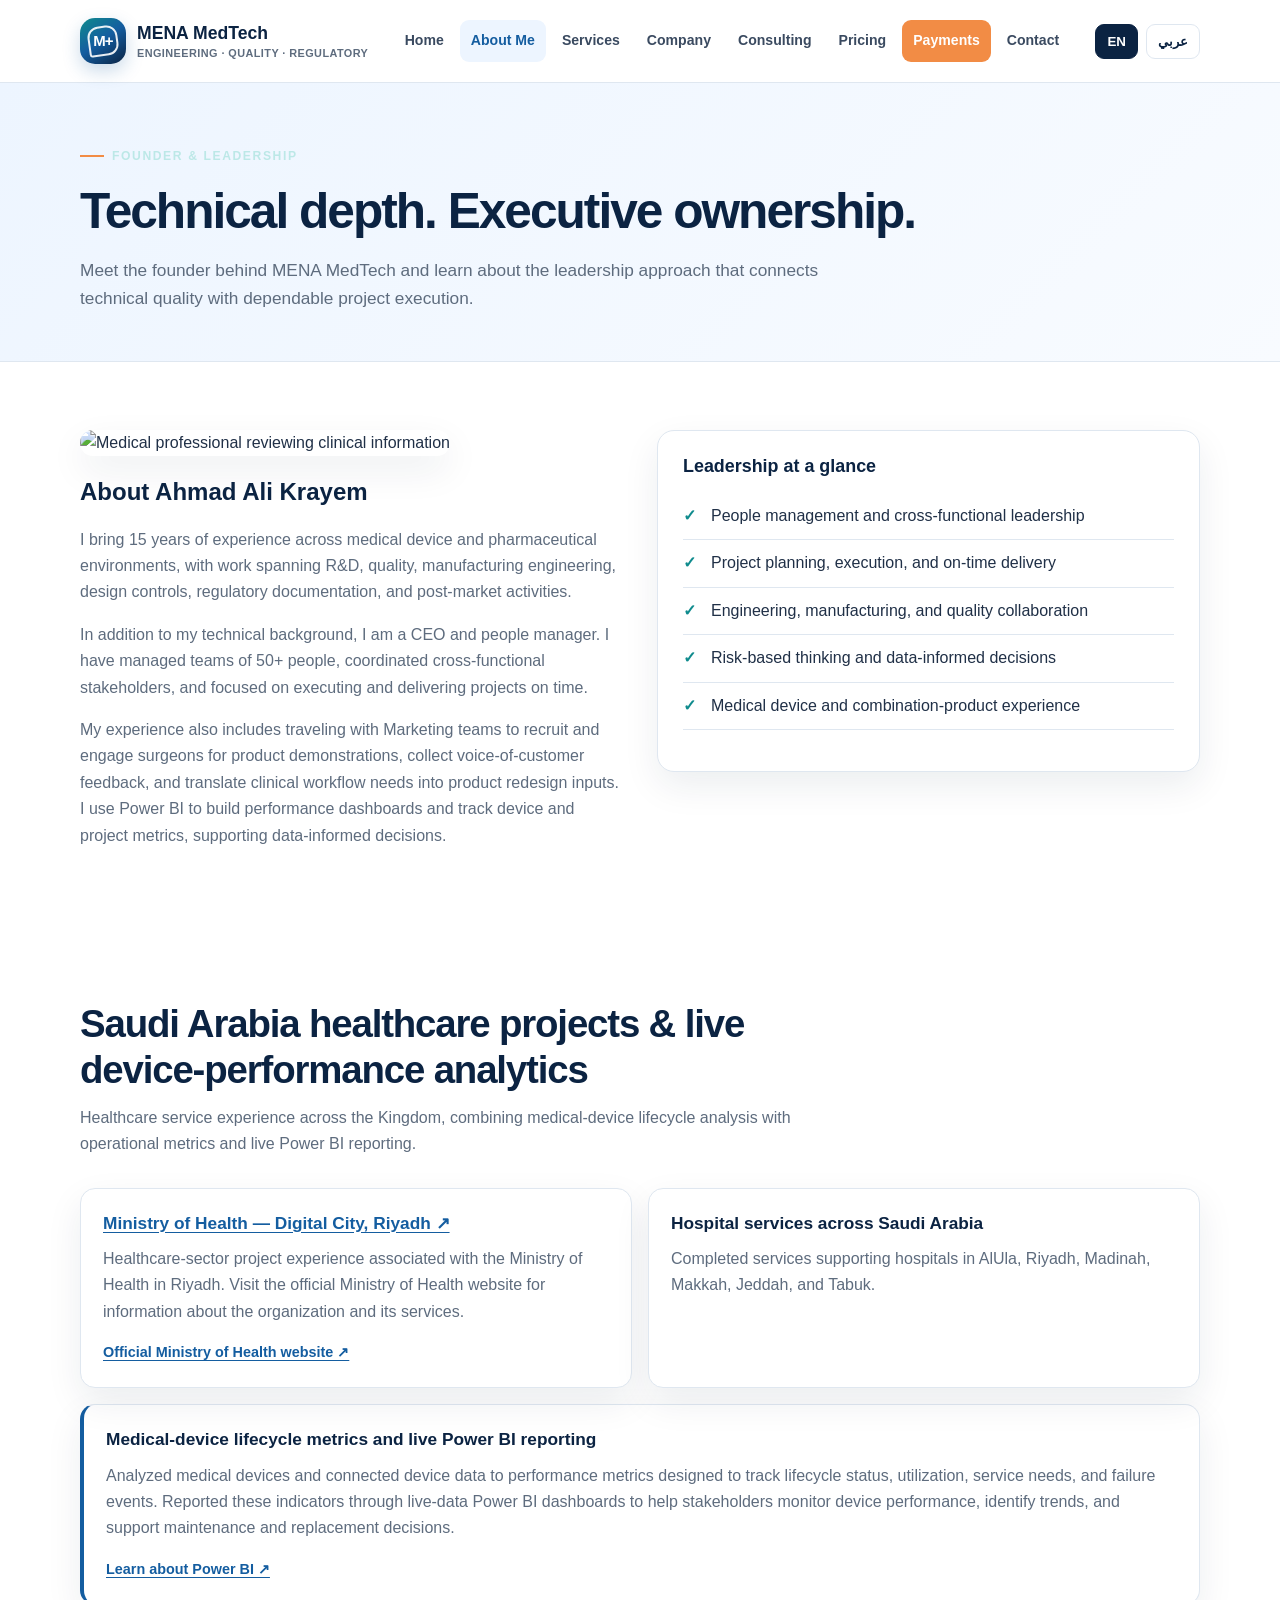
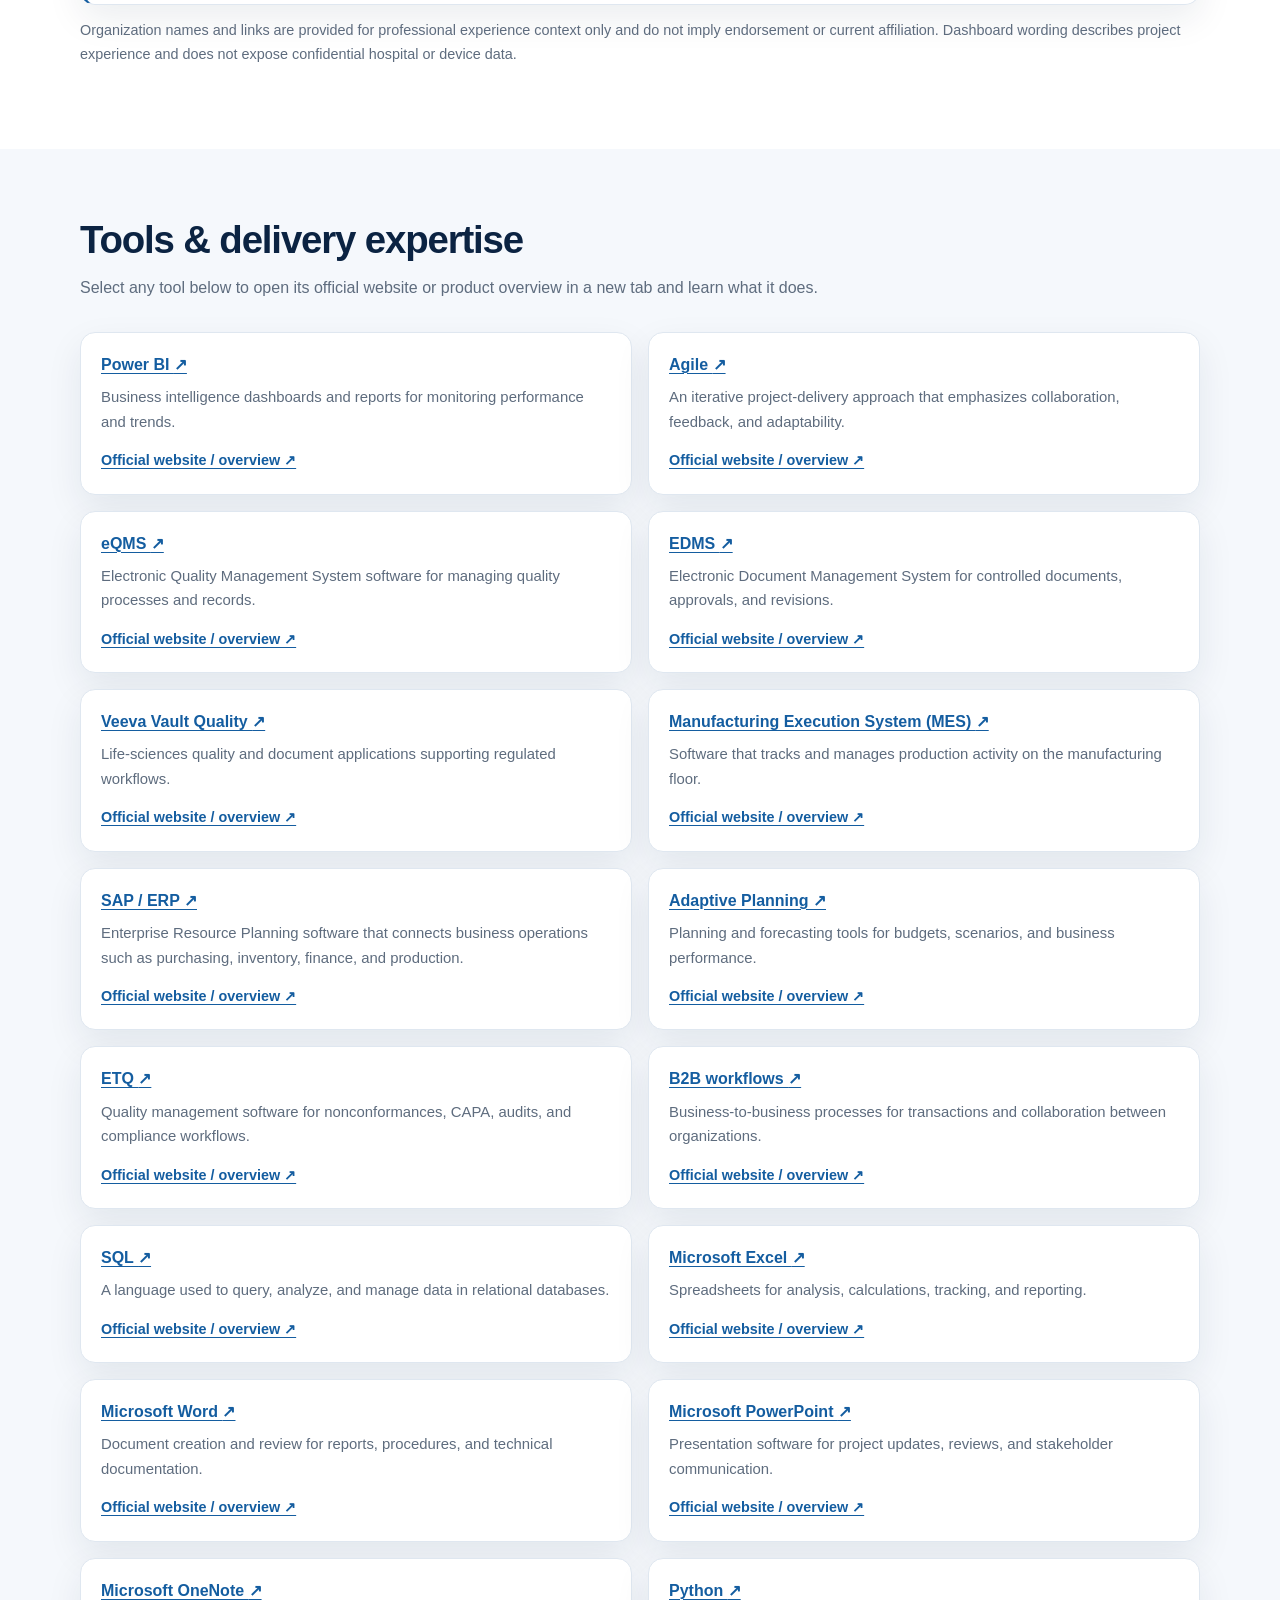
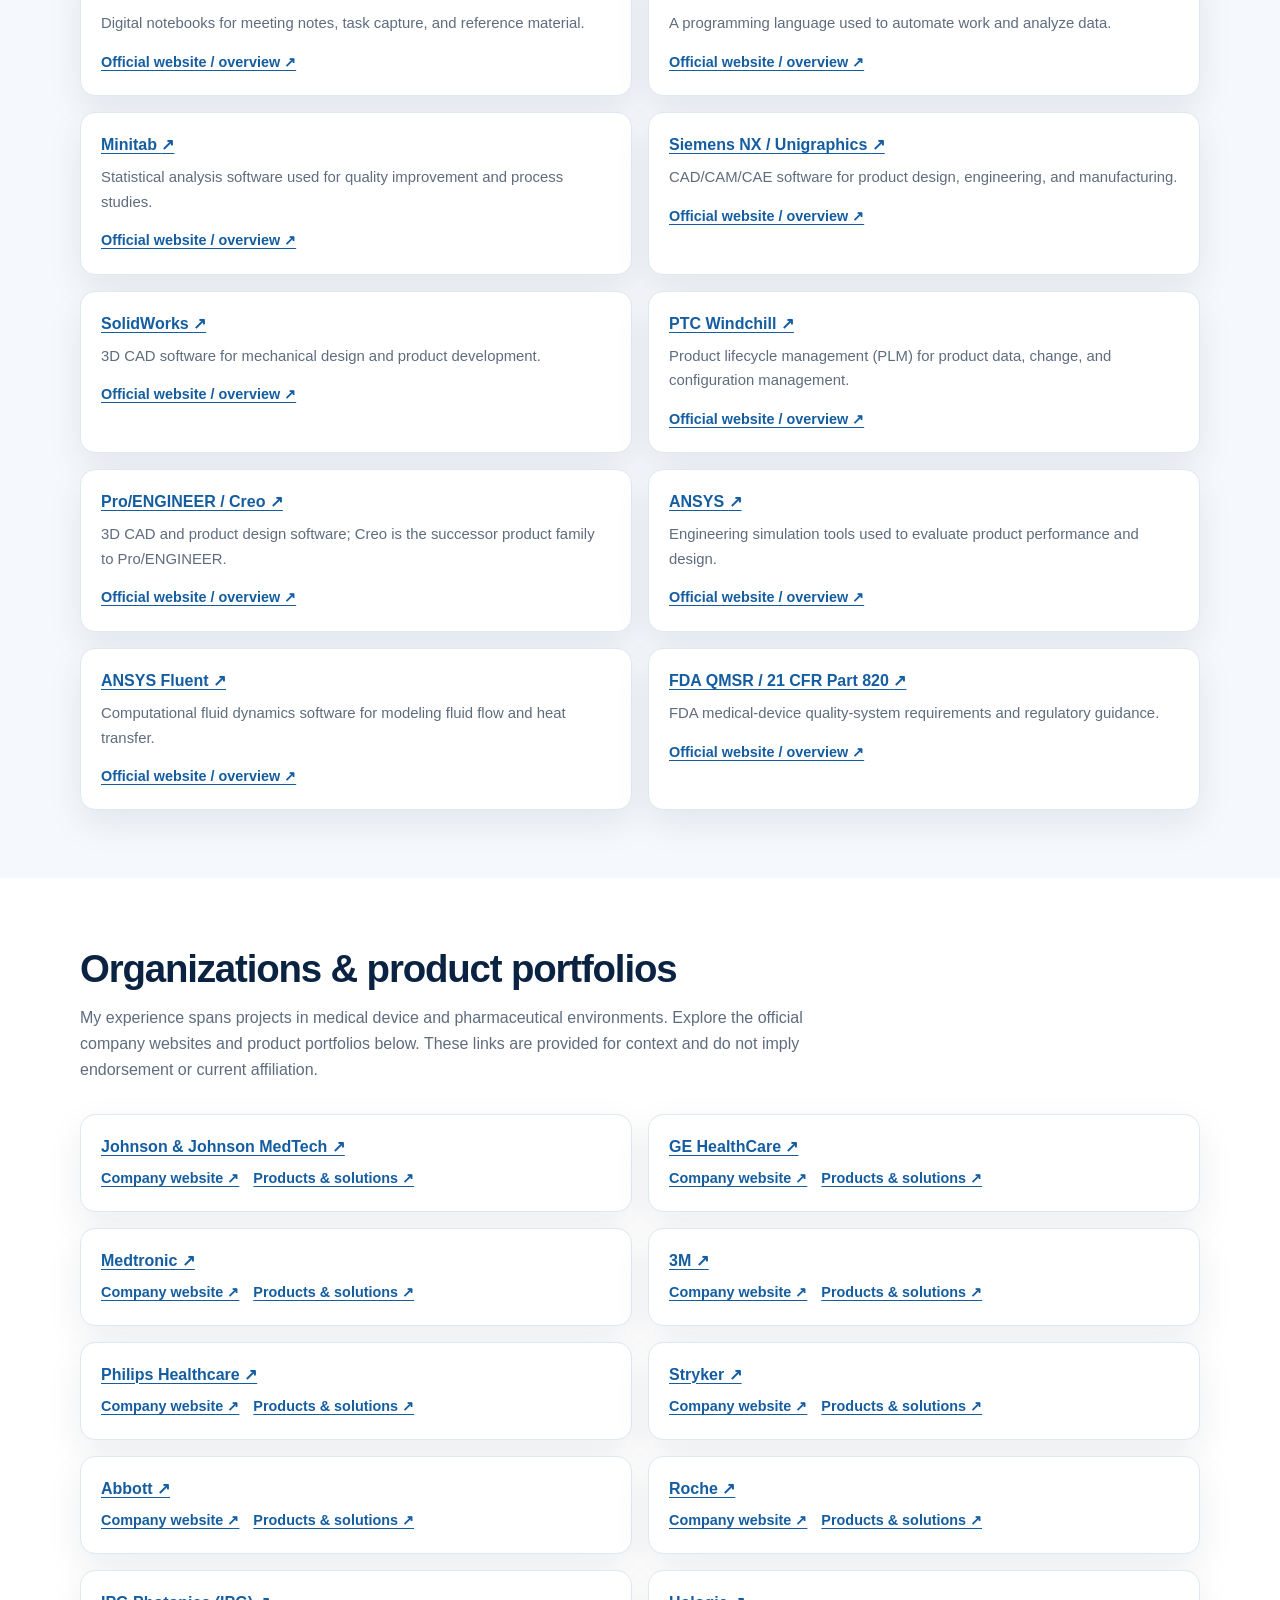
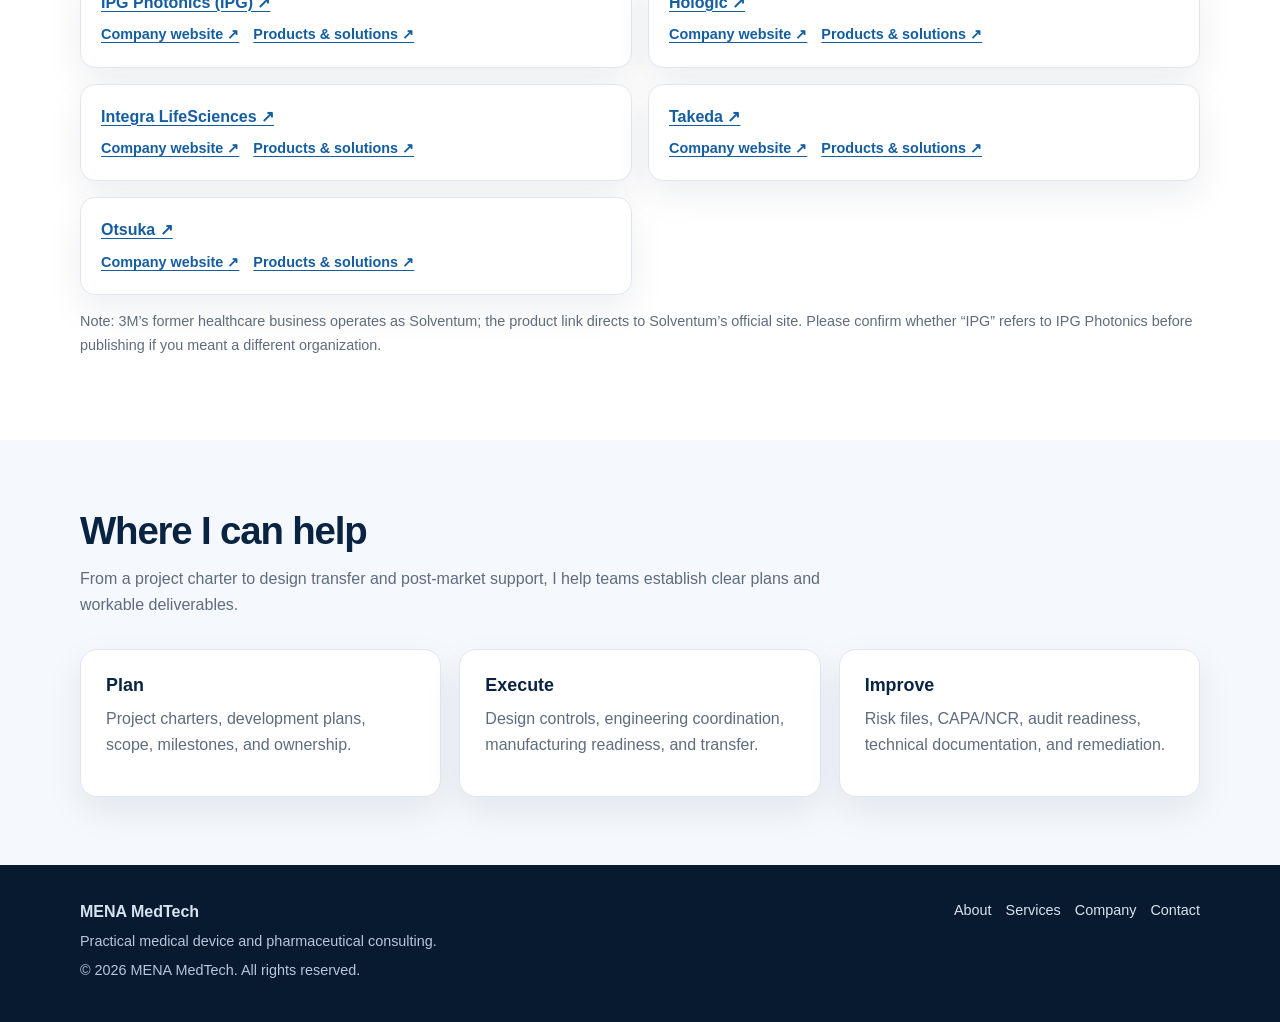
==== commit ab84f035: "Remove duplicate Saudi city list from About Me" ====
--- a/about.html
+++ b/about.html
@@ -1,2 +1,2 @@
 <!doctype html><html lang="en" dir="ltr"><head><meta charset="utf-8"><meta name="viewport" content="width=device-width, initial-scale=1"><meta name="description" content="Meet MENA MedTech's founder and learn about his engineering, executive leadership, people management, and project delivery experience."><meta name="theme-color" content="#0b2342"><title>About Me | MENA MedTech</title><link rel="stylesheet" href="site.css"></head><body><header class="site-header"><div class="container nav-wrap"><a class="brand" href="index.html" aria-label="MENA MedTech home"><span class="brand-mark">M+</span><span class="brand-name">MENA MedTech<span class="brand-tag">ENGINEERING · QUALITY · REGULATORY</span></span></a><button class="menu-toggle" aria-label="Toggle navigation" aria-expanded="false">☰</button><nav class="nav-links" aria-label="Main navigation"><a href="index.html" data-page="index.html" data-en="Home" data-ar="الرئيسية">Home</a><a href="about.html" data-page="about.html" data-en="About Me" data-ar="نبذة عني">About Me</a><a href="services.html" data-page="services.html" data-en="Services" data-ar="الخدمات">Services</a><a href="company.html" data-page="company.html" data-en="Company" data-ar="الشركة">Company</a><a href="consulting.html" data-page="consulting.html" data-en="Consulting" data-ar="الاستشارات">Consulting</a><a href="pricing.html" data-page="pricing.html" data-en="Pricing" data-ar="الأسعار">Pricing</a><a href="payment.html" class="pay-link" data-en="Payments" data-ar="الدفع">Payments</a><a href="contact.html" data-page="contact.html" data-en="Contact" data-ar="اتصل بنا">Contact</a></nav><div class="nav-actions"><button class="lang-btn active" data-lang="en">EN</button><button class="lang-btn" data-lang="ar">عربي</button></div></div></header>
-<main><section class="page-hero"><div class="container"><span class="eyebrow" data-en="FOUNDER & LEADERSHIP" data-ar="FOUNDER & LEADERSHIP">FOUNDER & LEADERSHIP</span><h1 data-en="Technical depth. Executive ownership." data-ar="خبرة فنية وقيادة تنفيذية.">Technical depth. Executive ownership.</h1><p data-en="Meet the founder behind MENA MedTech and learn about the leadership approach that connects technical quality with dependable project execution." data-ar="تعرّف على مؤسس مينا ميدتك ونهجه القيادي الذي يربط الجودة الفنية بإنجاز المشاريع بشكل موثوق.">Meet the founder behind MENA MedTech and learn about the leadership approach that connects technical quality with dependable project execution.</p></div></section><section class="section"><div class="container content-grid"><div class="prose"><img class="editorial-image" src="https://images.unsplash.com/photo-1579684385127-1ef15d508118?auto=format&fit=crop&w=1100&q=85" alt="Medical professional reviewing clinical information"><h2 data-en="About Ahmad Ali Krayem" data-ar="نبذة عن أحمد علي كريّم">About Ahmad Ali Krayem</h2><p data-en="I bring 15 years of experience across medical device and pharmaceutical environments, with work spanning R&D, quality, manufacturing engineering, design controls, regulatory documentation, and post-market activities." data-ar="أمتلك خبرة تمتد إلى 15 عاماً في بيئات الأجهزة الطبية والصناعات الدوائية، تشمل البحث والتطوير والجودة وهندسة التصنيع وضوابط التصميم والوثائق التنظيمية وأنشطة ما بعد التسويق.">I bring 15 years of experience across medical device and pharmaceutical environments, with work spanning R&D, quality, manufacturing engineering, design controls, regulatory documentation, and post-market activities.</p><p data-en="In addition to my technical background, I am a CEO and people manager. I have managed teams of 50+ people, coordinated cross-functional stakeholders, and focused on executing and delivering projects on time." data-ar="إلى جانب خلفيتي الفنية، أعمل كرئيس تنفيذي (CEO) ومدير للأفراد. أدرت فرقاً تضم أكثر من 50 شخصاً، ونسّقت بين أصحاب المصلحة من تخصصات مختلفة، وركزت على تنفيذ المشاريع وتسليمها في الوقت المحدد.">In addition to my technical background, I am a people manager and CEO-minded business leader. I have managed teams of 50+ people, coordinated cross-functional stakeholders, and focused on executing and delivering projects on time.</p><p data-en="My experience also includes traveling with Marketing teams to recruit and engage surgeons for product demonstrations, collect voice-of-customer feedback, and translate clinical workflow needs into product redesign inputs. I use Power BI to build performance dashboards and track device and project metrics, supporting data-informed decisions." data-ar="نهجي عملي: تحديد المسؤوليات بوضوح، واستخدام البيانات لدعم القرارات، ومعالجة المخاطر مبكراً، وتوحيد جهود الفرق حول نتائج قابلة للقياس.">My experience also includes traveling with Marketing teams to recruit and engage surgeons for product demonstrations, collect voice-of-customer feedback, and translate clinical workflow needs into product redesign inputs. I use Power BI to build performance dashboards and track device and project metrics, supporting data-informed decisions.</p></div><aside class="card"><h3 data-en="Leadership at a glance" data-ar="لمحة عن القيادة">Leadership at a glance</h3><ul class="check-list"><li data-en="People management and cross-functional leadership" data-ar="إدارة الأفراد وقيادة الفرق متعددة التخصصات">People management and cross-functional leadership</li><li data-en="Project planning, execution, and on-time delivery" data-ar="تخطيط المشاريع وتنفيذها وتسليمها في الوقت المحدد">Project planning, execution, and on-time delivery</li><li data-en="Engineering, manufacturing, and quality collaboration" data-ar="التعاون في الهندسة والتصنيع والجودة">Engineering, manufacturing, and quality collaboration</li><li data-en="Risk-based thinking and data-informed decisions" data-ar="التفكير القائم على المخاطر والقرارات المستندة إلى البيانات">Risk-based thinking and data-informed decisions</li><li data-en="Medical device and combination-product experience" data-ar="خبرة في الأجهزة الطبية والمنتجات المركبة">Medical device and combination-product experience</li></ul></aside></div></section><section class="section"><div class="container"><div class="section-head"><h2 data-en="Saudi Arabia healthcare projects &amp; live device-performance analytics" data-ar="مشاريع الرعاية الصحية في المملكة وتحليلات أداء الأجهزة المباشرة">Saudi Arabia healthcare projects &amp; live device-performance analytics</h2><p data-en="Healthcare service experience across the Kingdom, combining medical-device lifecycle analysis with operational metrics and live Power BI reporting." data-ar="خبرة في تقديم الخدمات لقطاع الرعاية الصحية في مختلف أنحاء المملكة، مع تحليل دورة حياة الأجهزة الطبية وربطها بمؤشرات تشغيلية وتقارير مباشرة عبر Power BI.">Healthcare service experience across the Kingdom, combining medical-device lifecycle analysis with operational metrics and live Power BI reporting.</p></div><div class="ksa-project-grid"><article class="ksa-project-card"><h3><a href="https://www.moh.gov.sa/EN/" target="_blank" rel="noopener noreferrer" data-en="Ministry of Health — Digital City, Riyadh ↗" data-ar="وزارة الصحة — المدينة الرقمية، الرياض ↗">Ministry of Health — Digital City, Riyadh ↗</a></h3><p data-en="Healthcare-sector project experience associated with the Ministry of Health in Riyadh. Visit the official Ministry of Health website for information about the organization and its services." data-ar="خبرة في مشاريع بقطاع الرعاية الصحية مرتبطة بوزارة الصحة في الرياض. تفضل بزيارة الموقع الرسمي لوزارة الصحة للتعرّف على الجهة وخدماتها.">Healthcare-sector project experience associated with the Ministry of Health in Riyadh. Visit the official Ministry of Health website for information about the organization and its services.</p><a class="tool-official-link" href="https://www.moh.gov.sa/EN/" target="_blank" rel="noopener noreferrer">Official Ministry of Health website ↗</a></article><article class="ksa-project-card"><h3 data-en="Hospital services across Saudi Arabia" data-ar="خدمات المستشفيات في أنحاء المملكة العربية السعودية">Hospital services across Saudi Arabia</h3><p data-en="Completed services supporting hospitals in AlUla, Riyadh, Madinah, Makkah, Jeddah, and Tabuk." data-ar="تم إنجاز خدمات لدعم المستشفيات في العلا والرياض والمدينة المنورة ومكة المكرمة وجدة وتبوك.">Completed services supporting hospitals in AlUla, Riyadh, Madinah, Makkah, Jeddah, and Tabuk.</p><div class="ksa-city-list"><span>AlUla</span><span>Riyadh</span><span>Madinah</span><span>Makkah</span><span>Jeddah</span><span>Tabuk</span></div></article></div><article class="ksa-analytics-card"><h3 data-en="Medical-device lifecycle metrics and live Power BI reporting" data-ar="مؤشرات دورة حياة الأجهزة الطبية وتقارير Power BI المباشرة">Medical-device lifecycle metrics and live Power BI reporting</h3><p data-en="Analyzed medical devices and connected device data to performance metrics designed to track lifecycle status, utilization, service needs, and failure events. Reported these indicators through live-data Power BI dashboards to help stakeholders monitor device performance, identify trends, and support maintenance and replacement decisions." data-ar="تحليل الأجهزة الطبية وربط بياناتها بمؤشرات أداء مصممة لمتابعة حالة دورة الحياة والاستخدام واحتياجات الخدمة وأحداث الأعطال. وعُرضت هذه المؤشرات عبر لوحات Power BI ببيانات مباشرة لمساعدة أصحاب المصلحة على مراقبة أداء الأجهزة وتحديد الاتجاهات ودعم قرارات الصيانة والاستبدال.">Analyzed medical devices and connected device data to performance metrics designed to track lifecycle status, utilization, service needs, and failure events. Reported these indicators through live-data Power BI dashboards to help stakeholders monitor device performance, identify trends, and support maintenance and replacement decisions.</p><a href="https://learn.microsoft.com/en-us/power-bi/fundamentals/power-bi-overview" target="_blank" rel="noopener noreferrer" class="tool-official-link">Learn about Power BI ↗</a></article><p class="price-note" data-en="Organization names and links are provided for professional experience context only and do not imply endorsement or current affiliation. Dashboard wording describes project experience and does not expose confidential hospital or device data." data-ar="تُذكر أسماء الجهات وروابطها في سياق الخبرة المهنية فقط، ولا تعني وجود تأييد أو ارتباط حالي. ويصف النص خبرة المشاريع دون عرض بيانات سرية للمستشفيات أو الأجهزة.">Organization names and links are provided for professional experience context only and do not imply endorsement or current affiliation. Dashboard wording describes project experience and does not expose confidential hospital or device data.</p></div></section><section class="section section-soft"><div class="container"><div class="section-head"><h2 data-en="Tools & delivery expertise" data-ar="الأدوات وخبرة التنفيذ">Tools & delivery expertise</h2><p data-en="Select any tool below to open its official website or product overview in a new tab and learn what it does." data-ar="اختر أي أداة أدناه لفتح موقعها الرسمي أو صفحة تعريف المنتج في علامة تبويب جديدة والتعرّف على وظيفتها.">Select any tool below to open its official website or product overview in a new tab and learn what it does.</p></div><div class="tool-detail-grid"><article class="tool-detail-card"><h3><a href="https://learn.microsoft.com/en-us/power-bi/fundamentals/power-bi-overview" target="_blank" rel="noopener noreferrer">Power BI <span aria-hidden="true">↗</span></a></h3><p>Business intelligence dashboards and reports for monitoring performance and trends.</p><a class="tool-official-link" href="https://learn.microsoft.com/en-us/power-bi/fundamentals/power-bi-overview" target="_blank" rel="noopener noreferrer">Official website / overview ↗</a></article><article class="tool-detail-card"><h3><a href="https://agilemanifesto.org/" target="_blank" rel="noopener noreferrer">Agile <span aria-hidden="true">↗</span></a></h3><p>An iterative project-delivery approach that emphasizes collaboration, feedback, and adaptability.</p><a class="tool-official-link" href="https://agilemanifesto.org/" target="_blank" rel="noopener noreferrer">Official website / overview ↗</a></article><article class="tool-detail-card"><h3><a href="https://www.etq.com/" target="_blank" rel="noopener noreferrer">eQMS <span aria-hidden="true">↗</span></a></h3><p>Electronic Quality Management System software for managing quality processes and records.</p><a class="tool-official-link" href="https://www.etq.com/" target="_blank" rel="noopener noreferrer">Official website / overview ↗</a></article><article class="tool-detail-card"><h3><a href="https://www.veeva.com/products/veeva-qualitydocs/" target="_blank" rel="noopener noreferrer">EDMS <span aria-hidden="true">↗</span></a></h3><p>Electronic Document Management System for controlled documents, approvals, and revisions.</p><a class="tool-official-link" href="https://www.veeva.com/products/veeva-qualitydocs/" target="_blank" rel="noopener noreferrer">Official website / overview ↗</a></article><article class="tool-detail-card"><h3><a href="https://www.veeva.com/products/veeva-qualitydocs/" target="_blank" rel="noopener noreferrer">Veeva Vault Quality <span aria-hidden="true">↗</span></a></h3><p>Life-sciences quality and document applications supporting regulated workflows.</p><a class="tool-official-link" href="https://www.veeva.com/products/veeva-qualitydocs/" target="_blank" rel="noopener noreferrer">Official website / overview ↗</a></article><article class="tool-detail-card"><h3><a href="https://www.sap.com/products/scm/digital-manufacturing/what-is-mes.html" target="_blank" rel="noopener noreferrer">Manufacturing Execution System (MES) <span aria-hidden="true">↗</span></a></h3><p>Software that tracks and manages production activity on the manufacturing floor.</p><a class="tool-official-link" href="https://www.sap.com/products/scm/digital-manufacturing/what-is-mes.html" target="_blank" rel="noopener noreferrer">Official website / overview ↗</a></article><article class="tool-detail-card"><h3><a href="https://www.sap.com/resources/what-is-erp" target="_blank" rel="noopener noreferrer">SAP / ERP <span aria-hidden="true">↗</span></a></h3><p>Enterprise Resource Planning software that connects business operations such as purchasing, inventory, finance, and production.</p><a class="tool-official-link" href="https://www.sap.com/resources/what-is-erp" target="_blank" rel="noopener noreferrer">Official website / overview ↗</a></article><article class="tool-detail-card"><h3><a href="https://www.workday.com/en-us/products/adaptive-planning/overview.html" target="_blank" rel="noopener noreferrer">Adaptive Planning <span aria-hidden="true">↗</span></a></h3><p>Planning and forecasting tools for budgets, scenarios, and business performance.</p><a class="tool-official-link" href="https://www.workday.com/en-us/products/adaptive-planning/overview.html" target="_blank" rel="noopener noreferrer">Official website / overview ↗</a></article><article class="tool-detail-card"><h3><a href="https://www.etq.com/" target="_blank" rel="noopener noreferrer">ETQ <span aria-hidden="true">↗</span></a></h3><p>Quality management software for nonconformances, CAPA, audits, and compliance workflows.</p><a class="tool-official-link" href="https://www.etq.com/" target="_blank" rel="noopener noreferrer">Official website / overview ↗</a></article><article class="tool-detail-card"><h3><a href="https://www.salesforce.com/resources/articles/what-is-b2b/" target="_blank" rel="noopener noreferrer">B2B workflows <span aria-hidden="true">↗</span></a></h3><p>Business-to-business processes for transactions and collaboration between organizations.</p><a class="tool-official-link" href="https://www.salesforce.com/resources/articles/what-is-b2b/" target="_blank" rel="noopener noreferrer">Official website / overview ↗</a></article><article class="tool-detail-card"><h3><a href="https://learn.microsoft.com/en-us/sql/t-sql/language-reference" target="_blank" rel="noopener noreferrer">SQL <span aria-hidden="true">↗</span></a></h3><p>A language used to query, analyze, and manage data in relational databases.</p><a class="tool-official-link" href="https://learn.microsoft.com/en-us/sql/t-sql/language-reference" target="_blank" rel="noopener noreferrer">Official website / overview ↗</a></article><article class="tool-detail-card"><h3><a href="https://www.microsoft.com/en-us/microsoft-365/excel" target="_blank" rel="noopener noreferrer">Microsoft Excel <span aria-hidden="true">↗</span></a></h3><p>Spreadsheets for analysis, calculations, tracking, and reporting.</p><a class="tool-official-link" href="https://www.microsoft.com/en-us/microsoft-365/excel" target="_blank" rel="noopener noreferrer">Official website / overview ↗</a></article><article class="tool-detail-card"><h3><a href="https://www.microsoft.com/en-us/microsoft-365/word" target="_blank" rel="noopener noreferrer">Microsoft Word <span aria-hidden="true">↗</span></a></h3><p>Document creation and review for reports, procedures, and technical documentation.</p><a class="tool-official-link" href="https://www.microsoft.com/en-us/microsoft-365/word" target="_blank" rel="noopener noreferrer">Official website / overview ↗</a></article><article class="tool-detail-card"><h3><a href="https://www.microsoft.com/en-us/microsoft-365/powerpoint" target="_blank" rel="noopener noreferrer">Microsoft PowerPoint <span aria-hidden="true">↗</span></a></h3><p>Presentation software for project updates, reviews, and stakeholder communication.</p><a class="tool-official-link" href="https://www.microsoft.com/en-us/microsoft-365/powerpoint" target="_blank" rel="noopener noreferrer">Official website / overview ↗</a></article><article class="tool-detail-card"><h3><a href="https://www.microsoft.com/en-us/microsoft-365/onenote/digital-note-taking-app" target="_blank" rel="noopener noreferrer">Microsoft OneNote <span aria-hidden="true">↗</span></a></h3><p>Digital notebooks for meeting notes, task capture, and reference material.</p><a class="tool-official-link" href="https://www.microsoft.com/en-us/microsoft-365/onenote/digital-note-taking-app" target="_blank" rel="noopener noreferrer">Official website / overview ↗</a></article><article class="tool-detail-card"><h3><a href="https://www.python.org/about/" target="_blank" rel="noopener noreferrer">Python <span aria-hidden="true">↗</span></a></h3><p>A programming language used to automate work and analyze data.</p><a class="tool-official-link" href="https://www.python.org/about/" target="_blank" rel="noopener noreferrer">Official website / overview ↗</a></article><article class="tool-detail-card"><h3><a href="https://www.minitab.com/en-us/products/minitab/" target="_blank" rel="noopener noreferrer">Minitab <span aria-hidden="true">↗</span></a></h3><p>Statistical analysis software used for quality improvement and process studies.</p><a class="tool-official-link" href="https://www.minitab.com/en-us/products/minitab/" target="_blank" rel="noopener noreferrer">Official website / overview ↗</a></article><article class="tool-detail-card"><h3><a href="https://plm.sw.siemens.com/en-US/nx/" target="_blank" rel="noopener noreferrer">Siemens NX / Unigraphics <span aria-hidden="true">↗</span></a></h3><p>CAD/CAM/CAE software for product design, engineering, and manufacturing.</p><a class="tool-official-link" href="https://plm.sw.siemens.com/en-US/nx/" target="_blank" rel="noopener noreferrer">Official website / overview ↗</a></article><article class="tool-detail-card"><h3><a href="https://www.solidworks.com/" target="_blank" rel="noopener noreferrer">SolidWorks <span aria-hidden="true">↗</span></a></h3><p>3D CAD software for mechanical design and product development.</p><a class="tool-official-link" href="https://www.solidworks.com/" target="_blank" rel="noopener noreferrer">Official website / overview ↗</a></article><article class="tool-detail-card"><h3><a href="https://www.ptc.com/en/products/windchill" target="_blank" rel="noopener noreferrer">PTC Windchill <span aria-hidden="true">↗</span></a></h3><p>Product lifecycle management (PLM) for product data, change, and configuration management.</p><a class="tool-official-link" href="https://www.ptc.com/en/products/windchill" target="_blank" rel="noopener noreferrer">Official website / overview ↗</a></article><article class="tool-detail-card"><h3><a href="https://www.ptc.com/en/products/creo" target="_blank" rel="noopener noreferrer">Pro/ENGINEER / Creo <span aria-hidden="true">↗</span></a></h3><p>3D CAD and product design software; Creo is the successor product family to Pro/ENGINEER.</p><a class="tool-official-link" href="https://www.ptc.com/en/products/creo" target="_blank" rel="noopener noreferrer">Official website / overview ↗</a></article><article class="tool-detail-card"><h3><a href="https://www.ansys.com/products" target="_blank" rel="noopener noreferrer">ANSYS <span aria-hidden="true">↗</span></a></h3><p>Engineering simulation tools used to evaluate product performance and design.</p><a class="tool-official-link" href="https://www.ansys.com/products" target="_blank" rel="noopener noreferrer">Official website / overview ↗</a></article><article class="tool-detail-card"><h3><a href="https://www.ansys.com/products/fluids/ansys-fluent" target="_blank" rel="noopener noreferrer">ANSYS Fluent <span aria-hidden="true">↗</span></a></h3><p>Computational fluid dynamics software for modeling fluid flow and heat transfer.</p><a class="tool-official-link" href="https://www.ansys.com/products/fluids/ansys-fluent" target="_blank" rel="noopener noreferrer">Official website / overview ↗</a></article><article class="tool-detail-card"><h3><a href="https://www.fda.gov/medical-devices/quality-system-qs-regulationmedical-device-good-manufacturing-practices/quality-management-system-regulation-final-rule-amending-quality-system-regulation" target="_blank" rel="noopener noreferrer">FDA QMSR / 21 CFR Part 820 <span aria-hidden="true">↗</span></a></h3><p>FDA medical-device quality-system requirements and regulatory guidance.</p><a class="tool-official-link" href="https://www.fda.gov/medical-devices/quality-system-qs-regulationmedical-device-good-manufacturing-practices/quality-management-system-regulation-final-rule-amending-quality-system-regulation" target="_blank" rel="noopener noreferrer">Official website / overview ↗</a></article></div></div></div></section><section class="section"><div class="container"><div class="section-head"><h2 data-en="Organizations & product portfolios" data-ar="الشركات ومحافظ المنتجات">Organizations & product portfolios</h2><p data-en="My experience spans projects in medical device and pharmaceutical environments. Explore the official company websites and product portfolios below. These links are provided for context and do not imply endorsement or current affiliation." data-ar="تشمل خبرتي مشاريع في بيئات الأجهزة الطبية والصناعات الدوائية. استكشف المواقع الرسمية للشركات ومحافظ منتجاتها أدناه. تُعرض هذه الروابط للتعريف ولا تعني وجود تأييد أو ارتباط حالي.">My experience spans projects in medical device and pharmaceutical environments. Explore the official company websites and product portfolios below. These links are provided for context and do not imply endorsement or current affiliation.</p></div><div class="company-link-grid"><article class="company-link-card"><h3><a href="https://www.jnjmedtech.com/en-US/" target="_blank" rel="noopener noreferrer">Johnson & Johnson MedTech ↗</a></h3><div class="company-link-actions"><a href="https://www.jnjmedtech.com/en-US/" target="_blank" rel="noopener noreferrer">Company website ↗</a><a href="https://www.jnj.com/healthcare-products" target="_blank" rel="noopener noreferrer">Products & solutions ↗</a></div></article><article class="company-link-card"><h3><a href="https://www.gehealthcare.com/en-us" target="_blank" rel="noopener noreferrer">GE HealthCare ↗</a></h3><div class="company-link-actions"><a href="https://www.gehealthcare.com/en-us" target="_blank" rel="noopener noreferrer">Company website ↗</a><a href="https://www.gehealthcare.com/en-us/products" target="_blank" rel="noopener noreferrer">Products & solutions ↗</a></div></article><article class="company-link-card"><h3><a href="https://www.medtronic.com/en-us/index.html" target="_blank" rel="noopener noreferrer">Medtronic ↗</a></h3><div class="company-link-actions"><a href="https://www.medtronic.com/en-us/index.html" target="_blank" rel="noopener noreferrer">Company website ↗</a><a href="https://www.medtronic.com/en-us/our-products.html" target="_blank" rel="noopener noreferrer">Products & solutions ↗</a></div></article><article class="company-link-card"><h3><a href="https://www.3m.com/" target="_blank" rel="noopener noreferrer">3M ↗</a></h3><div class="company-link-actions"><a href="https://www.3m.com/" target="_blank" rel="noopener noreferrer">Company website ↗</a><a href="https://www.solventum.com/en-us/home/our-products/" target="_blank" rel="noopener noreferrer">Products & solutions ↗</a></div></article><article class="company-link-card"><h3><a href="https://www.usa.philips.com/healthcare" target="_blank" rel="noopener noreferrer">Philips Healthcare ↗</a></h3><div class="company-link-actions"><a href="https://www.usa.philips.com/healthcare" target="_blank" rel="noopener noreferrer">Company website ↗</a><a href="https://www.usa.philips.com/healthcare" target="_blank" rel="noopener noreferrer">Products & solutions ↗</a></div></article><article class="company-link-card"><h3><a href="https://www.stryker.com/" target="_blank" rel="noopener noreferrer">Stryker ↗</a></h3><div class="company-link-actions"><a href="https://www.stryker.com/" target="_blank" rel="noopener noreferrer">Company website ↗</a><a href="https://www.stryker.com/us/en/about/our-products.html" target="_blank" rel="noopener noreferrer">Products & solutions ↗</a></div></article><article class="company-link-card"><h3><a href="https://www.abbott.com/" target="_blank" rel="noopener noreferrer">Abbott ↗</a></h3><div class="company-link-actions"><a href="https://www.abbott.com/" target="_blank" rel="noopener noreferrer">Company website ↗</a><a href="https://www.abbott.com/our-products/product-list.html" target="_blank" rel="noopener noreferrer">Products & solutions ↗</a></div></article><article class="company-link-card"><h3><a href="https://www.roche.com/" target="_blank" rel="noopener noreferrer">Roche ↗</a></h3><div class="company-link-actions"><a href="https://www.roche.com/" target="_blank" rel="noopener noreferrer">Company website ↗</a><a href="https://www.roche.com/solutions" target="_blank" rel="noopener noreferrer">Products & solutions ↗</a></div></article><article class="company-link-card"><h3><a href="https://www.ipgphotonics.com/" target="_blank" rel="noopener noreferrer">IPG Photonics (IPG) ↗</a></h3><div class="company-link-actions"><a href="https://www.ipgphotonics.com/" target="_blank" rel="noopener noreferrer">Company website ↗</a><a href="https://www.ipgphotonics.com/products" target="_blank" rel="noopener noreferrer">Products & solutions ↗</a></div></article><article class="company-link-card"><h3><a href="https://www.hologic.com/" target="_blank" rel="noopener noreferrer">Hologic ↗</a></h3><div class="company-link-actions"><a href="https://www.hologic.com/" target="_blank" rel="noopener noreferrer">Company website ↗</a><a href="https://www.hologic.com/products" target="_blank" rel="noopener noreferrer">Products & solutions ↗</a></div></article><article class="company-link-card"><h3><a href="https://www.integralife.com/" target="_blank" rel="noopener noreferrer">Integra LifeSciences ↗</a></h3><div class="company-link-actions"><a href="https://www.integralife.com/" target="_blank" rel="noopener noreferrer">Company website ↗</a><a href="https://www.integralife.com/products" target="_blank" rel="noopener noreferrer">Products & solutions ↗</a></div></article><article class="company-link-card"><h3><a href="https://www.takeda.com/" target="_blank" rel="noopener noreferrer">Takeda ↗</a></h3><div class="company-link-actions"><a href="https://www.takeda.com/" target="_blank" rel="noopener noreferrer">Company website ↗</a><a href="https://www.takeda.com/what-we-do/" target="_blank" rel="noopener noreferrer">Products & solutions ↗</a></div></article><article class="company-link-card"><h3><a href="https://www.otsuka-us.com/" target="_blank" rel="noopener noreferrer">Otsuka ↗</a></h3><div class="company-link-actions"><a href="https://www.otsuka-us.com/" target="_blank" rel="noopener noreferrer">Company website ↗</a><a href="https://www.otsuka-us.com/therapeutic-areas" target="_blank" rel="noopener noreferrer">Products & solutions ↗</a></div></article></div><p class="price-note">Note: 3M’s former healthcare business operates as Solventum; the product link directs to Solventum’s official site. Please confirm whether “IPG” refers to IPG Photonics before publishing if you meant a different organization.</p></div></section><section class="section section-soft"><div class="container"><div class="section-head"><h2 data-en="Where I can help" data-ar="مجالات الدعم">Where I can help</h2><p data-en="From a project charter to design transfer and post-market support, I help teams establish clear plans and workable deliverables." data-ar="من ميثاق المشروع إلى نقل التصميم ودعم ما بعد التسويق، أساعد الفرق على وضع خطط واضحة ومخرجات عملية.">From a project charter to design transfer and post-market support, I help teams establish clear plans and workable deliverables.</p></div><div class="grid-3"><article class="card"><h3 data-en="Plan" data-ar="التخطيط">Plan</h3><p data-en="Project charters, development plans, scope, milestones, and ownership." data-ar="مواثيق المشاريع وخطط التطوير والنطاق والمعالم والمسؤوليات.">Project charters, development plans, scope, milestones, and ownership.</p></article><article class="card"><h3 data-en="Execute" data-ar="التنفيذ">Execute</h3><p data-en="Design controls, engineering coordination, manufacturing readiness, and transfer." data-ar="ضوابط التصميم وتنسيق الهندسة وجاهزية التصنيع ونقل التصميم.">Design controls, engineering coordination, manufacturing readiness, and transfer.</p></article><article class="card"><h3 data-en="Improve" data-ar="التحسين">Improve</h3><p data-en="Risk files, CAPA/NCR, audit readiness, technical documentation, and remediation." data-ar="ملفات المخاطر وCAPA/NCR والاستعداد للتدقيق والوثائق الفنية والمعالجة.">Risk files, CAPA/NCR, audit readiness, technical documentation, and remediation.</p></article></div></div></section></main><footer class="site-footer"><div class="container footer-grid"><div><strong>MENA MedTech</strong><p>Practical medical device and pharmaceutical consulting.</p><p>© <span data-year></span> MENA MedTech. All rights reserved.</p></div><div class="footer-links"><a href="about.html">About</a><a href="services.html">Services</a><a href="company.html">Company</a><a href="contact.html">Contact</a></div></div></footer><script src="site.js"></script></body></html>+<main><section class="page-hero"><div class="container"><span class="eyebrow" data-en="FOUNDER & LEADERSHIP" data-ar="FOUNDER & LEADERSHIP">FOUNDER & LEADERSHIP</span><h1 data-en="Technical depth. Executive ownership." data-ar="خبرة فنية وقيادة تنفيذية.">Technical depth. Executive ownership.</h1><p data-en="Meet the founder behind MENA MedTech and learn about the leadership approach that connects technical quality with dependable project execution." data-ar="تعرّف على مؤسس مينا ميدتك ونهجه القيادي الذي يربط الجودة الفنية بإنجاز المشاريع بشكل موثوق.">Meet the founder behind MENA MedTech and learn about the leadership approach that connects technical quality with dependable project execution.</p></div></section><section class="section"><div class="container content-grid"><div class="prose"><img class="editorial-image" src="https://images.unsplash.com/photo-1579684385127-1ef15d508118?auto=format&fit=crop&w=1100&q=85" alt="Medical professional reviewing clinical information"><h2 data-en="About Ahmad Ali Krayem" data-ar="نبذة عن أحمد علي كريّم">About Ahmad Ali Krayem</h2><p data-en="I bring 15 years of experience across medical device and pharmaceutical environments, with work spanning R&D, quality, manufacturing engineering, design controls, regulatory documentation, and post-market activities." data-ar="أمتلك خبرة تمتد إلى 15 عاماً في بيئات الأجهزة الطبية والصناعات الدوائية، تشمل البحث والتطوير والجودة وهندسة التصنيع وضوابط التصميم والوثائق التنظيمية وأنشطة ما بعد التسويق.">I bring 15 years of experience across medical device and pharmaceutical environments, with work spanning R&D, quality, manufacturing engineering, design controls, regulatory documentation, and post-market activities.</p><p data-en="In addition to my technical background, I am a CEO and people manager. I have managed teams of 50+ people, coordinated cross-functional stakeholders, and focused on executing and delivering projects on time." data-ar="إلى جانب خلفيتي الفنية، أعمل كرئيس تنفيذي (CEO) ومدير للأفراد. أدرت فرقاً تضم أكثر من 50 شخصاً، ونسّقت بين أصحاب المصلحة من تخصصات مختلفة، وركزت على تنفيذ المشاريع وتسليمها في الوقت المحدد.">In addition to my technical background, I am a people manager and CEO-minded business leader. I have managed teams of 50+ people, coordinated cross-functional stakeholders, and focused on executing and delivering projects on time.</p><p data-en="My experience also includes traveling with Marketing teams to recruit and engage surgeons for product demonstrations, collect voice-of-customer feedback, and translate clinical workflow needs into product redesign inputs. I use Power BI to build performance dashboards and track device and project metrics, supporting data-informed decisions." data-ar="نهجي عملي: تحديد المسؤوليات بوضوح، واستخدام البيانات لدعم القرارات، ومعالجة المخاطر مبكراً، وتوحيد جهود الفرق حول نتائج قابلة للقياس.">My experience also includes traveling with Marketing teams to recruit and engage surgeons for product demonstrations, collect voice-of-customer feedback, and translate clinical workflow needs into product redesign inputs. I use Power BI to build performance dashboards and track device and project metrics, supporting data-informed decisions.</p></div><aside class="card"><h3 data-en="Leadership at a glance" data-ar="لمحة عن القيادة">Leadership at a glance</h3><ul class="check-list"><li data-en="People management and cross-functional leadership" data-ar="إدارة الأفراد وقيادة الفرق متعددة التخصصات">People management and cross-functional leadership</li><li data-en="Project planning, execution, and on-time delivery" data-ar="تخطيط المشاريع وتنفيذها وتسليمها في الوقت المحدد">Project planning, execution, and on-time delivery</li><li data-en="Engineering, manufacturing, and quality collaboration" data-ar="التعاون في الهندسة والتصنيع والجودة">Engineering, manufacturing, and quality collaboration</li><li data-en="Risk-based thinking and data-informed decisions" data-ar="التفكير القائم على المخاطر والقرارات المستندة إلى البيانات">Risk-based thinking and data-informed decisions</li><li data-en="Medical device and combination-product experience" data-ar="خبرة في الأجهزة الطبية والمنتجات المركبة">Medical device and combination-product experience</li></ul></aside></div></section><section class="section"><div class="container"><div class="section-head"><h2 data-en="Saudi Arabia healthcare projects &amp; live device-performance analytics" data-ar="مشاريع الرعاية الصحية في المملكة وتحليلات أداء الأجهزة المباشرة">Saudi Arabia healthcare projects &amp; live device-performance analytics</h2><p data-en="Healthcare service experience across the Kingdom, combining medical-device lifecycle analysis with operational metrics and live Power BI reporting." data-ar="خبرة في تقديم الخدمات لقطاع الرعاية الصحية في مختلف أنحاء المملكة، مع تحليل دورة حياة الأجهزة الطبية وربطها بمؤشرات تشغيلية وتقارير مباشرة عبر Power BI.">Healthcare service experience across the Kingdom, combining medical-device lifecycle analysis with operational metrics and live Power BI reporting.</p></div><div class="ksa-project-grid"><article class="ksa-project-card"><h3><a href="https://www.moh.gov.sa/EN/" target="_blank" rel="noopener noreferrer" data-en="Ministry of Health — Digital City, Riyadh ↗" data-ar="وزارة الصحة — المدينة الرقمية، الرياض ↗">Ministry of Health — Digital City, Riyadh ↗</a></h3><p data-en="Healthcare-sector project experience associated with the Ministry of Health in Riyadh. Visit the official Ministry of Health website for information about the organization and its services." data-ar="خبرة في مشاريع بقطاع الرعاية الصحية مرتبطة بوزارة الصحة في الرياض. تفضل بزيارة الموقع الرسمي لوزارة الصحة للتعرّف على الجهة وخدماتها.">Healthcare-sector project experience associated with the Ministry of Health in Riyadh. Visit the official Ministry of Health website for information about the organization and its services.</p><a class="tool-official-link" href="https://www.moh.gov.sa/EN/" target="_blank" rel="noopener noreferrer">Official Ministry of Health website ↗</a></article><article class="ksa-project-card"><h3 data-en="Hospital services across Saudi Arabia" data-ar="خدمات المستشفيات في أنحاء المملكة العربية السعودية">Hospital services across Saudi Arabia</h3><p data-en="Completed services supporting hospitals in AlUla, Riyadh, Madinah, Makkah, Jeddah, and Tabuk." data-ar="تم إنجاز خدمات لدعم المستشفيات في العلا والرياض والمدينة المنورة ومكة المكرمة وجدة وتبوك.">Completed services supporting hospitals in AlUla, Riyadh, Madinah, Makkah, Jeddah, and Tabuk.</p></article></div><article class="ksa-analytics-card"><h3 data-en="Medical-device lifecycle metrics and live Power BI reporting" data-ar="مؤشرات دورة حياة الأجهزة الطبية وتقارير Power BI المباشرة">Medical-device lifecycle metrics and live Power BI reporting</h3><p data-en="Analyzed medical devices and connected device data to performance metrics designed to track lifecycle status, utilization, service needs, and failure events. Reported these indicators through live-data Power BI dashboards to help stakeholders monitor device performance, identify trends, and support maintenance and replacement decisions." data-ar="تحليل الأجهزة الطبية وربط بياناتها بمؤشرات أداء مصممة لمتابعة حالة دورة الحياة والاستخدام واحتياجات الخدمة وأحداث الأعطال. وعُرضت هذه المؤشرات عبر لوحات Power BI ببيانات مباشرة لمساعدة أصحاب المصلحة على مراقبة أداء الأجهزة وتحديد الاتجاهات ودعم قرارات الصيانة والاستبدال.">Analyzed medical devices and connected device data to performance metrics designed to track lifecycle status, utilization, service needs, and failure events. Reported these indicators through live-data Power BI dashboards to help stakeholders monitor device performance, identify trends, and support maintenance and replacement decisions.</p><a href="https://learn.microsoft.com/en-us/power-bi/fundamentals/power-bi-overview" target="_blank" rel="noopener noreferrer" class="tool-official-link">Learn about Power BI ↗</a></article><p class="price-note" data-en="Organization names and links are provided for professional experience context only and do not imply endorsement or current affiliation. Dashboard wording describes project experience and does not expose confidential hospital or device data." data-ar="تُذكر أسماء الجهات وروابطها في سياق الخبرة المهنية فقط، ولا تعني وجود تأييد أو ارتباط حالي. ويصف النص خبرة المشاريع دون عرض بيانات سرية للمستشفيات أو الأجهزة.">Organization names and links are provided for professional experience context only and do not imply endorsement or current affiliation. Dashboard wording describes project experience and does not expose confidential hospital or device data.</p></div></section><section class="section section-soft"><div class="container"><div class="section-head"><h2 data-en="Tools & delivery expertise" data-ar="الأدوات وخبرة التنفيذ">Tools & delivery expertise</h2><p data-en="Select any tool below to open its official website or product overview in a new tab and learn what it does." data-ar="اختر أي أداة أدناه لفتح موقعها الرسمي أو صفحة تعريف المنتج في علامة تبويب جديدة والتعرّف على وظيفتها.">Select any tool below to open its official website or product overview in a new tab and learn what it does.</p></div><div class="tool-detail-grid"><article class="tool-detail-card"><h3><a href="https://learn.microsoft.com/en-us/power-bi/fundamentals/power-bi-overview" target="_blank" rel="noopener noreferrer">Power BI <span aria-hidden="true">↗</span></a></h3><p>Business intelligence dashboards and reports for monitoring performance and trends.</p><a class="tool-official-link" href="https://learn.microsoft.com/en-us/power-bi/fundamentals/power-bi-overview" target="_blank" rel="noopener noreferrer">Official website / overview ↗</a></article><article class="tool-detail-card"><h3><a href="https://agilemanifesto.org/" target="_blank" rel="noopener noreferrer">Agile <span aria-hidden="true">↗</span></a></h3><p>An iterative project-delivery approach that emphasizes collaboration, feedback, and adaptability.</p><a class="tool-official-link" href="https://agilemanifesto.org/" target="_blank" rel="noopener noreferrer">Official website / overview ↗</a></article><article class="tool-detail-card"><h3><a href="https://www.etq.com/" target="_blank" rel="noopener noreferrer">eQMS <span aria-hidden="true">↗</span></a></h3><p>Electronic Quality Management System software for managing quality processes and records.</p><a class="tool-official-link" href="https://www.etq.com/" target="_blank" rel="noopener noreferrer">Official website / overview ↗</a></article><article class="tool-detail-card"><h3><a href="https://www.veeva.com/products/veeva-qualitydocs/" target="_blank" rel="noopener noreferrer">EDMS <span aria-hidden="true">↗</span></a></h3><p>Electronic Document Management System for controlled documents, approvals, and revisions.</p><a class="tool-official-link" href="https://www.veeva.com/products/veeva-qualitydocs/" target="_blank" rel="noopener noreferrer">Official website / overview ↗</a></article><article class="tool-detail-card"><h3><a href="https://www.veeva.com/products/veeva-qualitydocs/" target="_blank" rel="noopener noreferrer">Veeva Vault Quality <span aria-hidden="true">↗</span></a></h3><p>Life-sciences quality and document applications supporting regulated workflows.</p><a class="tool-official-link" href="https://www.veeva.com/products/veeva-qualitydocs/" target="_blank" rel="noopener noreferrer">Official website / overview ↗</a></article><article class="tool-detail-card"><h3><a href="https://www.sap.com/products/scm/digital-manufacturing/what-is-mes.html" target="_blank" rel="noopener noreferrer">Manufacturing Execution System (MES) <span aria-hidden="true">↗</span></a></h3><p>Software that tracks and manages production activity on the manufacturing floor.</p><a class="tool-official-link" href="https://www.sap.com/products/scm/digital-manufacturing/what-is-mes.html" target="_blank" rel="noopener noreferrer">Official website / overview ↗</a></article><article class="tool-detail-card"><h3><a href="https://www.sap.com/resources/what-is-erp" target="_blank" rel="noopener noreferrer">SAP / ERP <span aria-hidden="true">↗</span></a></h3><p>Enterprise Resource Planning software that connects business operations such as purchasing, inventory, finance, and production.</p><a class="tool-official-link" href="https://www.sap.com/resources/what-is-erp" target="_blank" rel="noopener noreferrer">Official website / overview ↗</a></article><article class="tool-detail-card"><h3><a href="https://www.workday.com/en-us/products/adaptive-planning/overview.html" target="_blank" rel="noopener noreferrer">Adaptive Planning <span aria-hidden="true">↗</span></a></h3><p>Planning and forecasting tools for budgets, scenarios, and business performance.</p><a class="tool-official-link" href="https://www.workday.com/en-us/products/adaptive-planning/overview.html" target="_blank" rel="noopener noreferrer">Official website / overview ↗</a></article><article class="tool-detail-card"><h3><a href="https://www.etq.com/" target="_blank" rel="noopener noreferrer">ETQ <span aria-hidden="true">↗</span></a></h3><p>Quality management software for nonconformances, CAPA, audits, and compliance workflows.</p><a class="tool-official-link" href="https://www.etq.com/" target="_blank" rel="noopener noreferrer">Official website / overview ↗</a></article><article class="tool-detail-card"><h3><a href="https://www.salesforce.com/resources/articles/what-is-b2b/" target="_blank" rel="noopener noreferrer">B2B workflows <span aria-hidden="true">↗</span></a></h3><p>Business-to-business processes for transactions and collaboration between organizations.</p><a class="tool-official-link" href="https://www.salesforce.com/resources/articles/what-is-b2b/" target="_blank" rel="noopener noreferrer">Official website / overview ↗</a></article><article class="tool-detail-card"><h3><a href="https://learn.microsoft.com/en-us/sql/t-sql/language-reference" target="_blank" rel="noopener noreferrer">SQL <span aria-hidden="true">↗</span></a></h3><p>A language used to query, analyze, and manage data in relational databases.</p><a class="tool-official-link" href="https://learn.microsoft.com/en-us/sql/t-sql/language-reference" target="_blank" rel="noopener noreferrer">Official website / overview ↗</a></article><article class="tool-detail-card"><h3><a href="https://www.microsoft.com/en-us/microsoft-365/excel" target="_blank" rel="noopener noreferrer">Microsoft Excel <span aria-hidden="true">↗</span></a></h3><p>Spreadsheets for analysis, calculations, tracking, and reporting.</p><a class="tool-official-link" href="https://www.microsoft.com/en-us/microsoft-365/excel" target="_blank" rel="noopener noreferrer">Official website / overview ↗</a></article><article class="tool-detail-card"><h3><a href="https://www.microsoft.com/en-us/microsoft-365/word" target="_blank" rel="noopener noreferrer">Microsoft Word <span aria-hidden="true">↗</span></a></h3><p>Document creation and review for reports, procedures, and technical documentation.</p><a class="tool-official-link" href="https://www.microsoft.com/en-us/microsoft-365/word" target="_blank" rel="noopener noreferrer">Official website / overview ↗</a></article><article class="tool-detail-card"><h3><a href="https://www.microsoft.com/en-us/microsoft-365/powerpoint" target="_blank" rel="noopener noreferrer">Microsoft PowerPoint <span aria-hidden="true">↗</span></a></h3><p>Presentation software for project updates, reviews, and stakeholder communication.</p><a class="tool-official-link" href="https://www.microsoft.com/en-us/microsoft-365/powerpoint" target="_blank" rel="noopener noreferrer">Official website / overview ↗</a></article><article class="tool-detail-card"><h3><a href="https://www.microsoft.com/en-us/microsoft-365/onenote/digital-note-taking-app" target="_blank" rel="noopener noreferrer">Microsoft OneNote <span aria-hidden="true">↗</span></a></h3><p>Digital notebooks for meeting notes, task capture, and reference material.</p><a class="tool-official-link" href="https://www.microsoft.com/en-us/microsoft-365/onenote/digital-note-taking-app" target="_blank" rel="noopener noreferrer">Official website / overview ↗</a></article><article class="tool-detail-card"><h3><a href="https://www.python.org/about/" target="_blank" rel="noopener noreferrer">Python <span aria-hidden="true">↗</span></a></h3><p>A programming language used to automate work and analyze data.</p><a class="tool-official-link" href="https://www.python.org/about/" target="_blank" rel="noopener noreferrer">Official website / overview ↗</a></article><article class="tool-detail-card"><h3><a href="https://www.minitab.com/en-us/products/minitab/" target="_blank" rel="noopener noreferrer">Minitab <span aria-hidden="true">↗</span></a></h3><p>Statistical analysis software used for quality improvement and process studies.</p><a class="tool-official-link" href="https://www.minitab.com/en-us/products/minitab/" target="_blank" rel="noopener noreferrer">Official website / overview ↗</a></article><article class="tool-detail-card"><h3><a href="https://plm.sw.siemens.com/en-US/nx/" target="_blank" rel="noopener noreferrer">Siemens NX / Unigraphics <span aria-hidden="true">↗</span></a></h3><p>CAD/CAM/CAE software for product design, engineering, and manufacturing.</p><a class="tool-official-link" href="https://plm.sw.siemens.com/en-US/nx/" target="_blank" rel="noopener noreferrer">Official website / overview ↗</a></article><article class="tool-detail-card"><h3><a href="https://www.solidworks.com/" target="_blank" rel="noopener noreferrer">SolidWorks <span aria-hidden="true">↗</span></a></h3><p>3D CAD software for mechanical design and product development.</p><a class="tool-official-link" href="https://www.solidworks.com/" target="_blank" rel="noopener noreferrer">Official website / overview ↗</a></article><article class="tool-detail-card"><h3><a href="https://www.ptc.com/en/products/windchill" target="_blank" rel="noopener noreferrer">PTC Windchill <span aria-hidden="true">↗</span></a></h3><p>Product lifecycle management (PLM) for product data, change, and configuration management.</p><a class="tool-official-link" href="https://www.ptc.com/en/products/windchill" target="_blank" rel="noopener noreferrer">Official website / overview ↗</a></article><article class="tool-detail-card"><h3><a href="https://www.ptc.com/en/products/creo" target="_blank" rel="noopener noreferrer">Pro/ENGINEER / Creo <span aria-hidden="true">↗</span></a></h3><p>3D CAD and product design software; Creo is the successor product family to Pro/ENGINEER.</p><a class="tool-official-link" href="https://www.ptc.com/en/products/creo" target="_blank" rel="noopener noreferrer">Official website / overview ↗</a></article><article class="tool-detail-card"><h3><a href="https://www.ansys.com/products" target="_blank" rel="noopener noreferrer">ANSYS <span aria-hidden="true">↗</span></a></h3><p>Engineering simulation tools used to evaluate product performance and design.</p><a class="tool-official-link" href="https://www.ansys.com/products" target="_blank" rel="noopener noreferrer">Official website / overview ↗</a></article><article class="tool-detail-card"><h3><a href="https://www.ansys.com/products/fluids/ansys-fluent" target="_blank" rel="noopener noreferrer">ANSYS Fluent <span aria-hidden="true">↗</span></a></h3><p>Computational fluid dynamics software for modeling fluid flow and heat transfer.</p><a class="tool-official-link" href="https://www.ansys.com/products/fluids/ansys-fluent" target="_blank" rel="noopener noreferrer">Official website / overview ↗</a></article><article class="tool-detail-card"><h3><a href="https://www.fda.gov/medical-devices/quality-system-qs-regulationmedical-device-good-manufacturing-practices/quality-management-system-regulation-final-rule-amending-quality-system-regulation" target="_blank" rel="noopener noreferrer">FDA QMSR / 21 CFR Part 820 <span aria-hidden="true">↗</span></a></h3><p>FDA medical-device quality-system requirements and regulatory guidance.</p><a class="tool-official-link" href="https://www.fda.gov/medical-devices/quality-system-qs-regulationmedical-device-good-manufacturing-practices/quality-management-system-regulation-final-rule-amending-quality-system-regulation" target="_blank" rel="noopener noreferrer">Official website / overview ↗</a></article></div></div></div></section><section class="section"><div class="container"><div class="section-head"><h2 data-en="Organizations & product portfolios" data-ar="الشركات ومحافظ المنتجات">Organizations & product portfolios</h2><p data-en="My experience spans projects in medical device and pharmaceutical environments. Explore the official company websites and product portfolios below. These links are provided for context and do not imply endorsement or current affiliation." data-ar="تشمل خبرتي مشاريع في بيئات الأجهزة الطبية والصناعات الدوائية. استكشف المواقع الرسمية للشركات ومحافظ منتجاتها أدناه. تُعرض هذه الروابط للتعريف ولا تعني وجود تأييد أو ارتباط حالي.">My experience spans projects in medical device and pharmaceutical environments. Explore the official company websites and product portfolios below. These links are provided for context and do not imply endorsement or current affiliation.</p></div><div class="company-link-grid"><article class="company-link-card"><h3><a href="https://www.jnjmedtech.com/en-US/" target="_blank" rel="noopener noreferrer">Johnson & Johnson MedTech ↗</a></h3><div class="company-link-actions"><a href="https://www.jnjmedtech.com/en-US/" target="_blank" rel="noopener noreferrer">Company website ↗</a><a href="https://www.jnj.com/healthcare-products" target="_blank" rel="noopener noreferrer">Products & solutions ↗</a></div></article><article class="company-link-card"><h3><a href="https://www.gehealthcare.com/en-us" target="_blank" rel="noopener noreferrer">GE HealthCare ↗</a></h3><div class="company-link-actions"><a href="https://www.gehealthcare.com/en-us" target="_blank" rel="noopener noreferrer">Company website ↗</a><a href="https://www.gehealthcare.com/en-us/products" target="_blank" rel="noopener noreferrer">Products & solutions ↗</a></div></article><article class="company-link-card"><h3><a href="https://www.medtronic.com/en-us/index.html" target="_blank" rel="noopener noreferrer">Medtronic ↗</a></h3><div class="company-link-actions"><a href="https://www.medtronic.com/en-us/index.html" target="_blank" rel="noopener noreferrer">Company website ↗</a><a href="https://www.medtronic.com/en-us/our-products.html" target="_blank" rel="noopener noreferrer">Products & solutions ↗</a></div></article><article class="company-link-card"><h3><a href="https://www.3m.com/" target="_blank" rel="noopener noreferrer">3M ↗</a></h3><div class="company-link-actions"><a href="https://www.3m.com/" target="_blank" rel="noopener noreferrer">Company website ↗</a><a href="https://www.solventum.com/en-us/home/our-products/" target="_blank" rel="noopener noreferrer">Products & solutions ↗</a></div></article><article class="company-link-card"><h3><a href="https://www.usa.philips.com/healthcare" target="_blank" rel="noopener noreferrer">Philips Healthcare ↗</a></h3><div class="company-link-actions"><a href="https://www.usa.philips.com/healthcare" target="_blank" rel="noopener noreferrer">Company website ↗</a><a href="https://www.usa.philips.com/healthcare" target="_blank" rel="noopener noreferrer">Products & solutions ↗</a></div></article><article class="company-link-card"><h3><a href="https://www.stryker.com/" target="_blank" rel="noopener noreferrer">Stryker ↗</a></h3><div class="company-link-actions"><a href="https://www.stryker.com/" target="_blank" rel="noopener noreferrer">Company website ↗</a><a href="https://www.stryker.com/us/en/about/our-products.html" target="_blank" rel="noopener noreferrer">Products & solutions ↗</a></div></article><article class="company-link-card"><h3><a href="https://www.abbott.com/" target="_blank" rel="noopener noreferrer">Abbott ↗</a></h3><div class="company-link-actions"><a href="https://www.abbott.com/" target="_blank" rel="noopener noreferrer">Company website ↗</a><a href="https://www.abbott.com/our-products/product-list.html" target="_blank" rel="noopener noreferrer">Products & solutions ↗</a></div></article><article class="company-link-card"><h3><a href="https://www.roche.com/" target="_blank" rel="noopener noreferrer">Roche ↗</a></h3><div class="company-link-actions"><a href="https://www.roche.com/" target="_blank" rel="noopener noreferrer">Company website ↗</a><a href="https://www.roche.com/solutions" target="_blank" rel="noopener noreferrer">Products & solutions ↗</a></div></article><article class="company-link-card"><h3><a href="https://www.ipgphotonics.com/" target="_blank" rel="noopener noreferrer">IPG Photonics (IPG) ↗</a></h3><div class="company-link-actions"><a href="https://www.ipgphotonics.com/" target="_blank" rel="noopener noreferrer">Company website ↗</a><a href="https://www.ipgphotonics.com/products" target="_blank" rel="noopener noreferrer">Products & solutions ↗</a></div></article><article class="company-link-card"><h3><a href="https://www.hologic.com/" target="_blank" rel="noopener noreferrer">Hologic ↗</a></h3><div class="company-link-actions"><a href="https://www.hologic.com/" target="_blank" rel="noopener noreferrer">Company website ↗</a><a href="https://www.hologic.com/products" target="_blank" rel="noopener noreferrer">Products & solutions ↗</a></div></article><article class="company-link-card"><h3><a href="https://www.integralife.com/" target="_blank" rel="noopener noreferrer">Integra LifeSciences ↗</a></h3><div class="company-link-actions"><a href="https://www.integralife.com/" target="_blank" rel="noopener noreferrer">Company website ↗</a><a href="https://www.integralife.com/products" target="_blank" rel="noopener noreferrer">Products & solutions ↗</a></div></article><article class="company-link-card"><h3><a href="https://www.takeda.com/" target="_blank" rel="noopener noreferrer">Takeda ↗</a></h3><div class="company-link-actions"><a href="https://www.takeda.com/" target="_blank" rel="noopener noreferrer">Company website ↗</a><a href="https://www.takeda.com/what-we-do/" target="_blank" rel="noopener noreferrer">Products & solutions ↗</a></div></article><article class="company-link-card"><h3><a href="https://www.otsuka-us.com/" target="_blank" rel="noopener noreferrer">Otsuka ↗</a></h3><div class="company-link-actions"><a href="https://www.otsuka-us.com/" target="_blank" rel="noopener noreferrer">Company website ↗</a><a href="https://www.otsuka-us.com/therapeutic-areas" target="_blank" rel="noopener noreferrer">Products & solutions ↗</a></div></article></div><p class="price-note">Note: 3M’s former healthcare business operates as Solventum; the product link directs to Solventum’s official site. Please confirm whether “IPG” refers to IPG Photonics before publishing if you meant a different organization.</p></div></section><section class="section section-soft"><div class="container"><div class="section-head"><h2 data-en="Where I can help" data-ar="مجالات الدعم">Where I can help</h2><p data-en="From a project charter to design transfer and post-market support, I help teams establish clear plans and workable deliverables." data-ar="من ميثاق المشروع إلى نقل التصميم ودعم ما بعد التسويق، أساعد الفرق على وضع خطط واضحة ومخرجات عملية.">From a project charter to design transfer and post-market support, I help teams establish clear plans and workable deliverables.</p></div><div class="grid-3"><article class="card"><h3 data-en="Plan" data-ar="التخطيط">Plan</h3><p data-en="Project charters, development plans, scope, milestones, and ownership." data-ar="مواثيق المشاريع وخطط التطوير والنطاق والمعالم والمسؤوليات.">Project charters, development plans, scope, milestones, and ownership.</p></article><article class="card"><h3 data-en="Execute" data-ar="التنفيذ">Execute</h3><p data-en="Design controls, engineering coordination, manufacturing readiness, and transfer." data-ar="ضوابط التصميم وتنسيق الهندسة وجاهزية التصنيع ونقل التصميم.">Design controls, engineering coordination, manufacturing readiness, and transfer.</p></article><article class="card"><h3 data-en="Improve" data-ar="التحسين">Improve</h3><p data-en="Risk files, CAPA/NCR, audit readiness, technical documentation, and remediation." data-ar="ملفات المخاطر وCAPA/NCR والاستعداد للتدقيق والوثائق الفنية والمعالجة.">Risk files, CAPA/NCR, audit readiness, technical documentation, and remediation.</p></article></div></div></section></main><footer class="site-footer"><div class="container footer-grid"><div><strong>MENA MedTech</strong><p>Practical medical device and pharmaceutical consulting.</p><p>© <span data-year></span> MENA MedTech. All rights reserved.</p></div><div class="footer-links"><a href="about.html">About</a><a href="services.html">Services</a><a href="company.html">Company</a><a href="contact.html">Contact</a></div></div></footer><script src="site.js"></script></body></html>
--- a/site.css
+++ b/site.css
@@ -70,3 +70,14 @@
 .company-link-actions{display:flex;gap:14px;flex-wrap:wrap}
 .tool-detail-card a:focus-visible,.company-link-card a:focus-visible{outline:3px solid #f2a541;outline-offset:3px}
 @media(max-width:720px){.tool-detail-grid,.company-link-grid{grid-template-columns:1fr}}
+
+/* Saudi healthcare projects and medical-device analytics section */
+.ksa-project-grid{display:grid;grid-template-columns:repeat(2,minmax(0,1fr));gap:16px;margin-bottom:16px}
+.ksa-project-card,.ksa-analytics-card{background:#fff;border:1px solid var(--line);border-radius:15px;padding:22px;box-shadow:var(--shadow);min-width:0}
+.ksa-project-card h3,.ksa-analytics-card h3{font-size:1.08rem;line-height:1.45;margin:0 0 10px}
+.ksa-project-card h3 a{color:var(--blue);text-decoration:underline;text-underline-offset:3px}
+.ksa-project-card p,.ksa-analytics-card p{color:var(--muted);margin:0 0 14px}
+.ksa-city-list{display:flex;flex-wrap:wrap;gap:8px;margin-top:14px}
+.ksa-city-list span{display:inline-flex;padding:6px 10px;border:1px solid var(--line);border-radius:999px;background:#f5f8fc;font-size:.88rem;font-weight:700}
+.ksa-analytics-card{border-left:4px solid var(--blue)}
+@media(max-width:720px){.ksa-project-grid{grid-template-columns:1fr}}
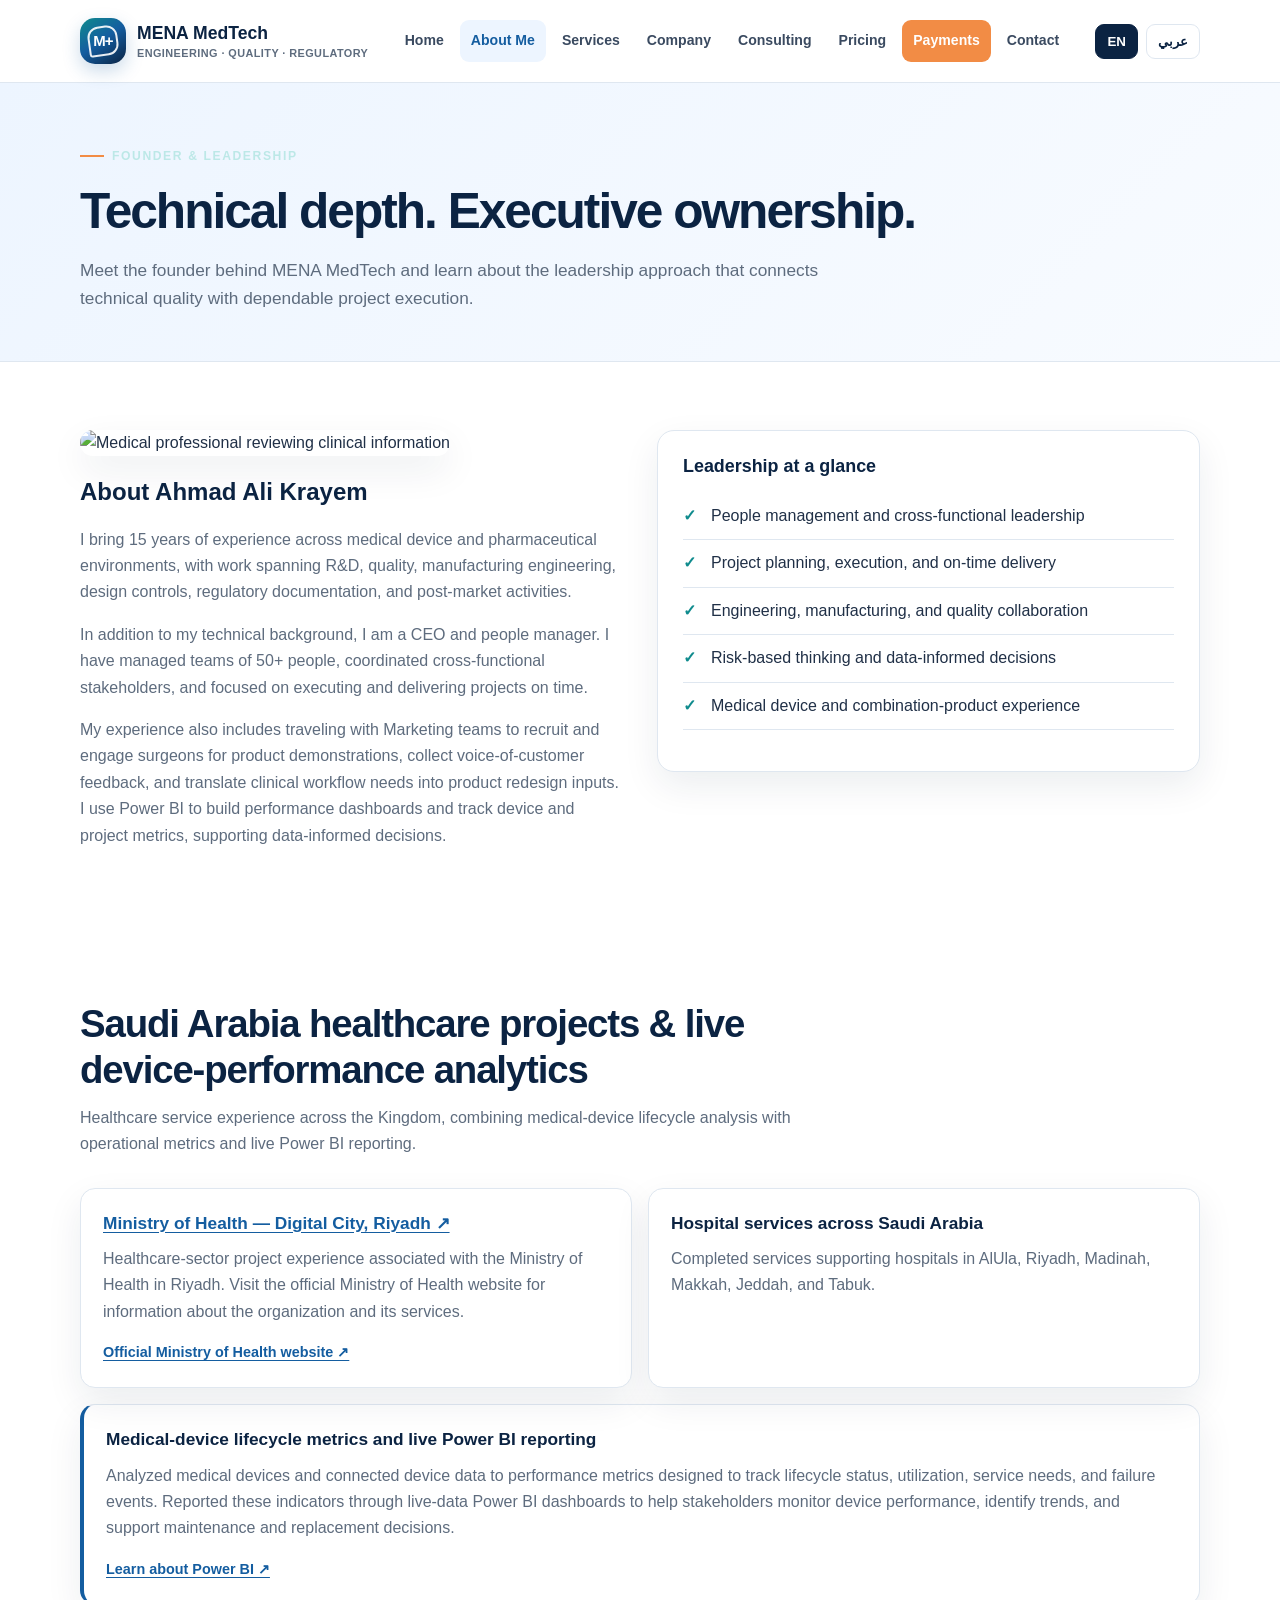
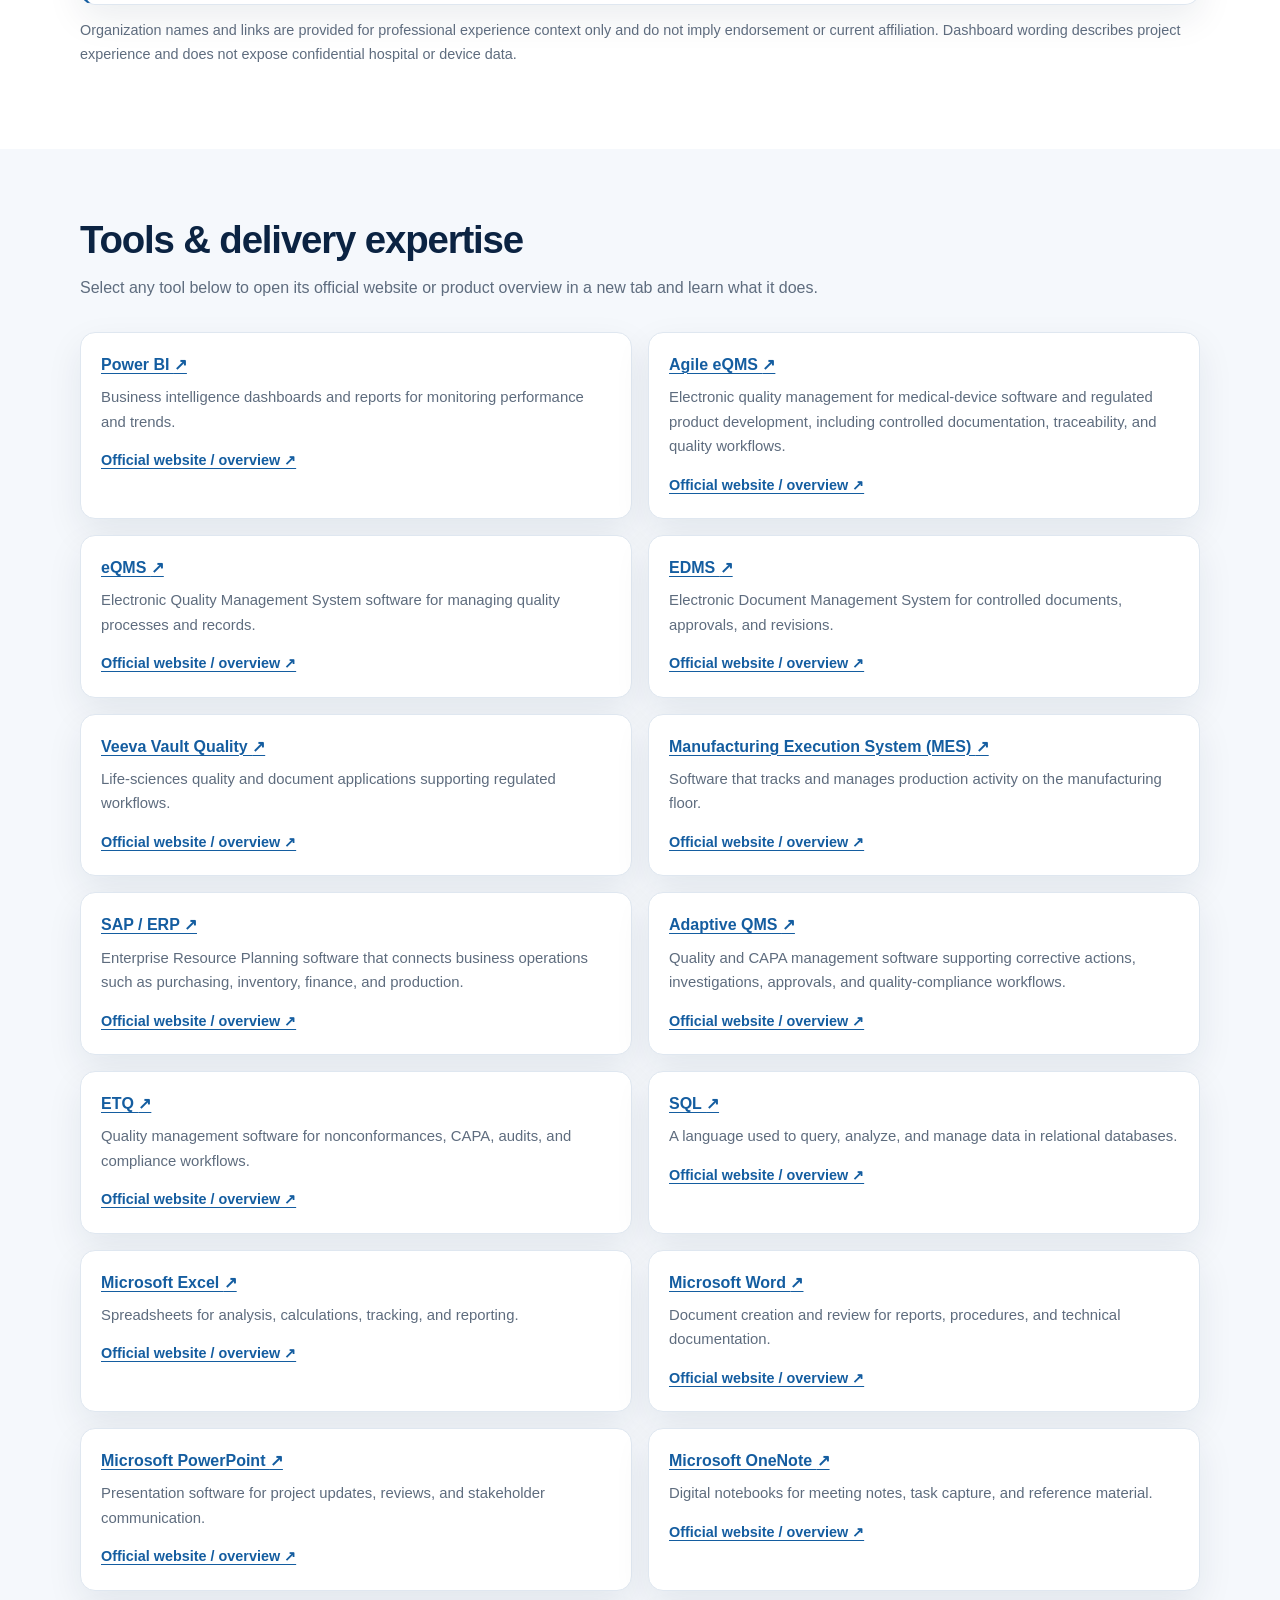
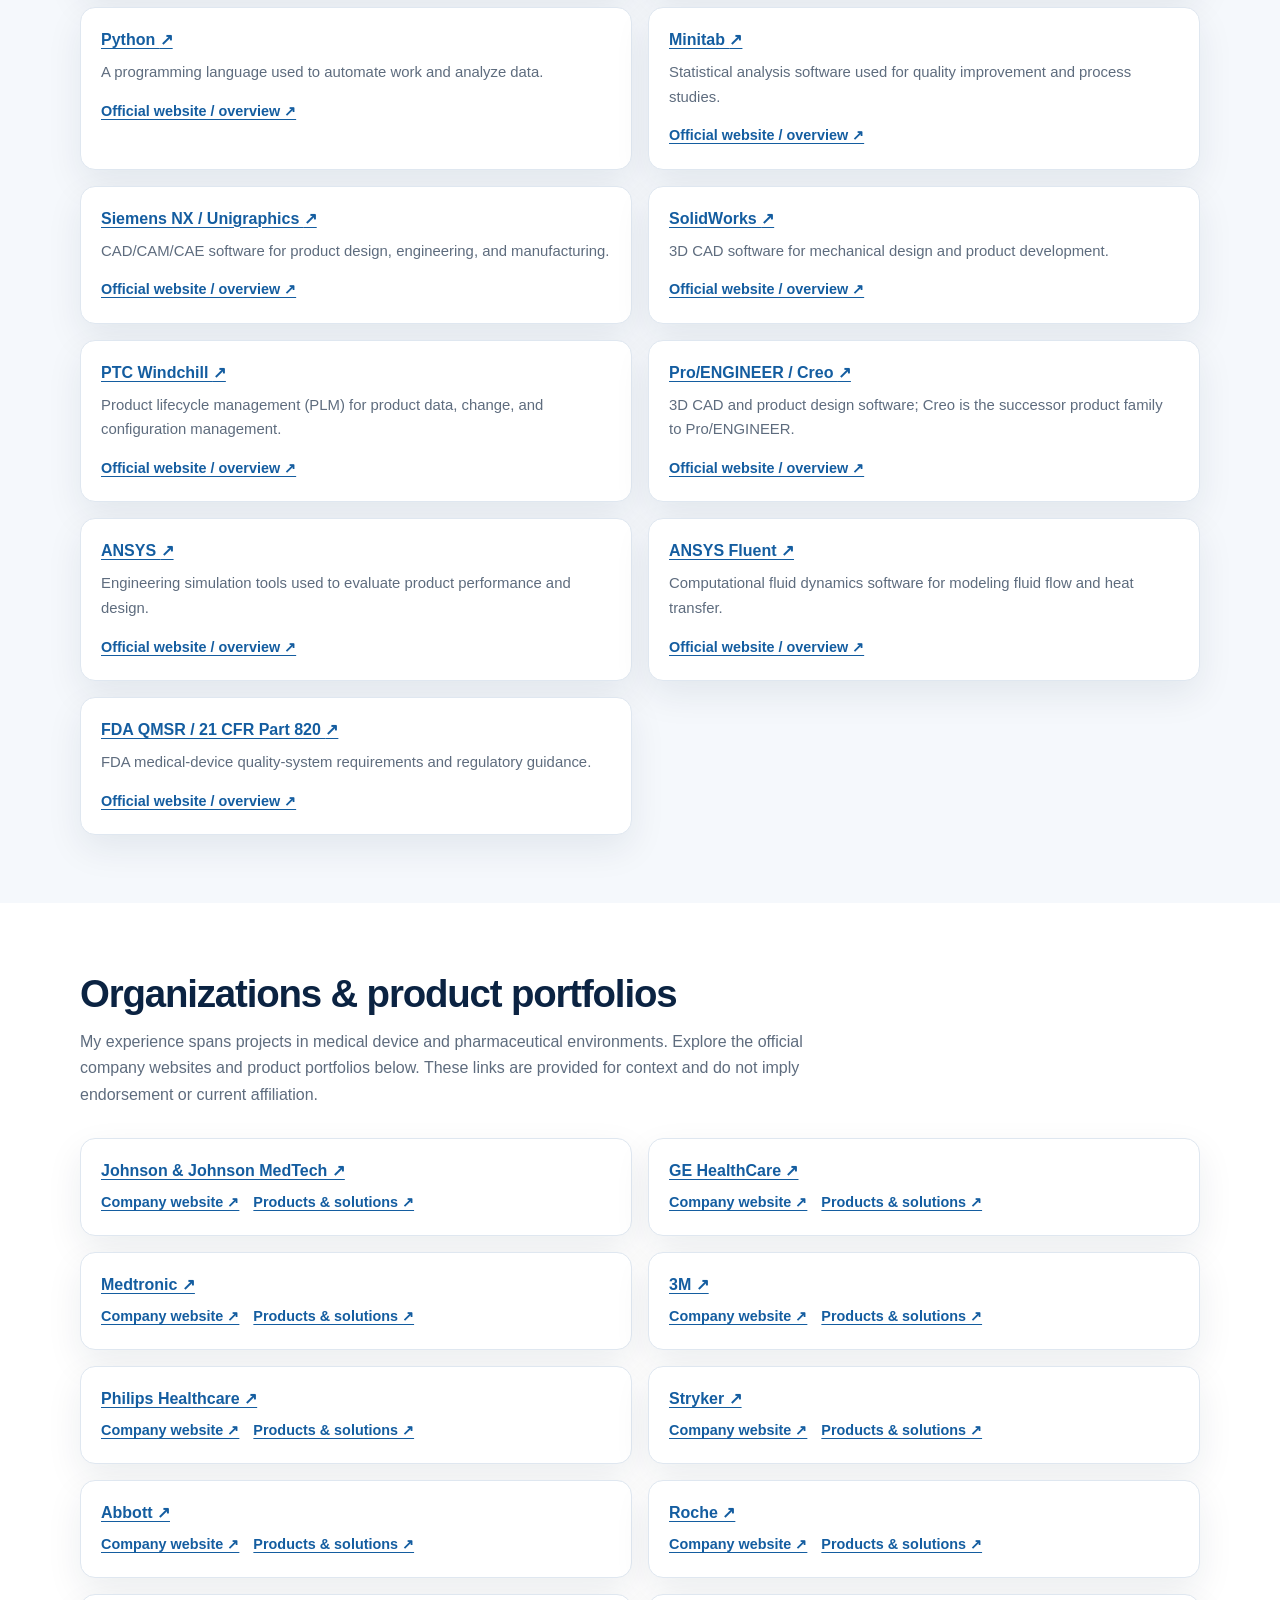
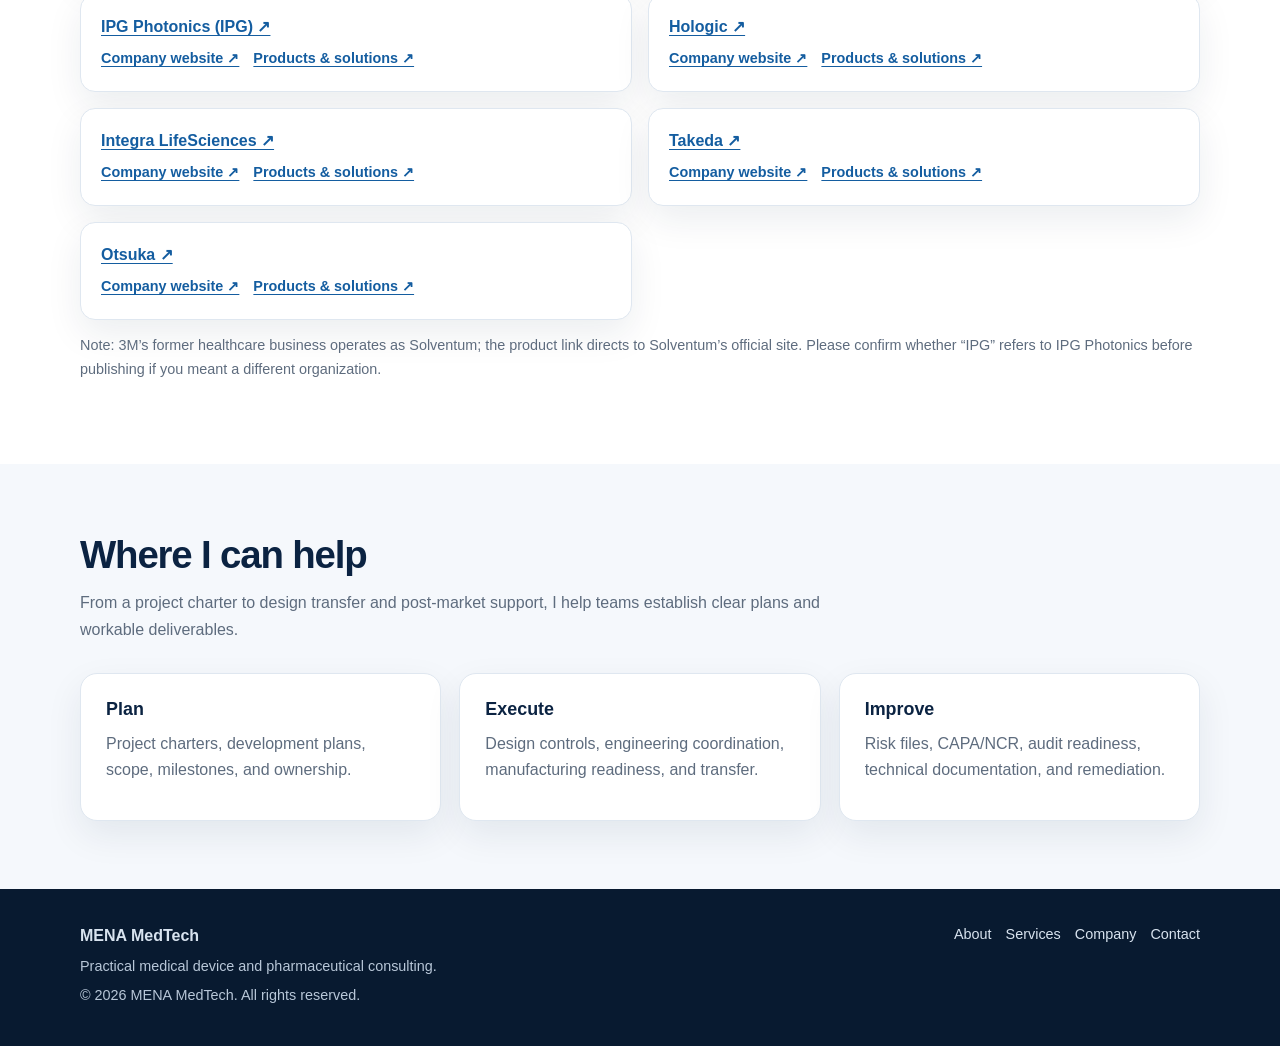
==== commit 1f081232: "Correct Adaptive and Agile medical device QMS links and remove B2B" ====
--- a/about.html
+++ b/about.html
@@ -1,2 +1,2 @@
 <!doctype html><html lang="en" dir="ltr"><head><meta charset="utf-8"><meta name="viewport" content="width=device-width, initial-scale=1"><meta name="description" content="Meet MENA MedTech's founder and learn about his engineering, executive leadership, people management, and project delivery experience."><meta name="theme-color" content="#0b2342"><title>About Me | MENA MedTech</title><link rel="stylesheet" href="site.css"></head><body><header class="site-header"><div class="container nav-wrap"><a class="brand" href="index.html" aria-label="MENA MedTech home"><span class="brand-mark">M+</span><span class="brand-name">MENA MedTech<span class="brand-tag">ENGINEERING · QUALITY · REGULATORY</span></span></a><button class="menu-toggle" aria-label="Toggle navigation" aria-expanded="false">☰</button><nav class="nav-links" aria-label="Main navigation"><a href="index.html" data-page="index.html" data-en="Home" data-ar="الرئيسية">Home</a><a href="about.html" data-page="about.html" data-en="About Me" data-ar="نبذة عني">About Me</a><a href="services.html" data-page="services.html" data-en="Services" data-ar="الخدمات">Services</a><a href="company.html" data-page="company.html" data-en="Company" data-ar="الشركة">Company</a><a href="consulting.html" data-page="consulting.html" data-en="Consulting" data-ar="الاستشارات">Consulting</a><a href="pricing.html" data-page="pricing.html" data-en="Pricing" data-ar="الأسعار">Pricing</a><a href="payment.html" class="pay-link" data-en="Payments" data-ar="الدفع">Payments</a><a href="contact.html" data-page="contact.html" data-en="Contact" data-ar="اتصل بنا">Contact</a></nav><div class="nav-actions"><button class="lang-btn active" data-lang="en">EN</button><button class="lang-btn" data-lang="ar">عربي</button></div></div></header>
-<main><section class="page-hero"><div class="container"><span class="eyebrow" data-en="FOUNDER & LEADERSHIP" data-ar="FOUNDER & LEADERSHIP">FOUNDER & LEADERSHIP</span><h1 data-en="Technical depth. Executive ownership." data-ar="خبرة فنية وقيادة تنفيذية.">Technical depth. Executive ownership.</h1><p data-en="Meet the founder behind MENA MedTech and learn about the leadership approach that connects technical quality with dependable project execution." data-ar="تعرّف على مؤسس مينا ميدتك ونهجه القيادي الذي يربط الجودة الفنية بإنجاز المشاريع بشكل موثوق.">Meet the founder behind MENA MedTech and learn about the leadership approach that connects technical quality with dependable project execution.</p></div></section><section class="section"><div class="container content-grid"><div class="prose"><img class="editorial-image" src="https://images.unsplash.com/photo-1579684385127-1ef15d508118?auto=format&fit=crop&w=1100&q=85" alt="Medical professional reviewing clinical information"><h2 data-en="About Ahmad Ali Krayem" data-ar="نبذة عن أحمد علي كريّم">About Ahmad Ali Krayem</h2><p data-en="I bring 15 years of experience across medical device and pharmaceutical environments, with work spanning R&D, quality, manufacturing engineering, design controls, regulatory documentation, and post-market activities." data-ar="أمتلك خبرة تمتد إلى 15 عاماً في بيئات الأجهزة الطبية والصناعات الدوائية، تشمل البحث والتطوير والجودة وهندسة التصنيع وضوابط التصميم والوثائق التنظيمية وأنشطة ما بعد التسويق.">I bring 15 years of experience across medical device and pharmaceutical environments, with work spanning R&D, quality, manufacturing engineering, design controls, regulatory documentation, and post-market activities.</p><p data-en="In addition to my technical background, I am a CEO and people manager. I have managed teams of 50+ people, coordinated cross-functional stakeholders, and focused on executing and delivering projects on time." data-ar="إلى جانب خلفيتي الفنية، أعمل كرئيس تنفيذي (CEO) ومدير للأفراد. أدرت فرقاً تضم أكثر من 50 شخصاً، ونسّقت بين أصحاب المصلحة من تخصصات مختلفة، وركزت على تنفيذ المشاريع وتسليمها في الوقت المحدد.">In addition to my technical background, I am a people manager and CEO-minded business leader. I have managed teams of 50+ people, coordinated cross-functional stakeholders, and focused on executing and delivering projects on time.</p><p data-en="My experience also includes traveling with Marketing teams to recruit and engage surgeons for product demonstrations, collect voice-of-customer feedback, and translate clinical workflow needs into product redesign inputs. I use Power BI to build performance dashboards and track device and project metrics, supporting data-informed decisions." data-ar="نهجي عملي: تحديد المسؤوليات بوضوح، واستخدام البيانات لدعم القرارات، ومعالجة المخاطر مبكراً، وتوحيد جهود الفرق حول نتائج قابلة للقياس.">My experience also includes traveling with Marketing teams to recruit and engage surgeons for product demonstrations, collect voice-of-customer feedback, and translate clinical workflow needs into product redesign inputs. I use Power BI to build performance dashboards and track device and project metrics, supporting data-informed decisions.</p></div><aside class="card"><h3 data-en="Leadership at a glance" data-ar="لمحة عن القيادة">Leadership at a glance</h3><ul class="check-list"><li data-en="People management and cross-functional leadership" data-ar="إدارة الأفراد وقيادة الفرق متعددة التخصصات">People management and cross-functional leadership</li><li data-en="Project planning, execution, and on-time delivery" data-ar="تخطيط المشاريع وتنفيذها وتسليمها في الوقت المحدد">Project planning, execution, and on-time delivery</li><li data-en="Engineering, manufacturing, and quality collaboration" data-ar="التعاون في الهندسة والتصنيع والجودة">Engineering, manufacturing, and quality collaboration</li><li data-en="Risk-based thinking and data-informed decisions" data-ar="التفكير القائم على المخاطر والقرارات المستندة إلى البيانات">Risk-based thinking and data-informed decisions</li><li data-en="Medical device and combination-product experience" data-ar="خبرة في الأجهزة الطبية والمنتجات المركبة">Medical device and combination-product experience</li></ul></aside></div></section><section class="section"><div class="container"><div class="section-head"><h2 data-en="Saudi Arabia healthcare projects &amp; live device-performance analytics" data-ar="مشاريع الرعاية الصحية في المملكة وتحليلات أداء الأجهزة المباشرة">Saudi Arabia healthcare projects &amp; live device-performance analytics</h2><p data-en="Healthcare service experience across the Kingdom, combining medical-device lifecycle analysis with operational metrics and live Power BI reporting." data-ar="خبرة في تقديم الخدمات لقطاع الرعاية الصحية في مختلف أنحاء المملكة، مع تحليل دورة حياة الأجهزة الطبية وربطها بمؤشرات تشغيلية وتقارير مباشرة عبر Power BI.">Healthcare service experience across the Kingdom, combining medical-device lifecycle analysis with operational metrics and live Power BI reporting.</p></div><div class="ksa-project-grid"><article class="ksa-project-card"><h3><a href="https://www.moh.gov.sa/EN/" target="_blank" rel="noopener noreferrer" data-en="Ministry of Health — Digital City, Riyadh ↗" data-ar="وزارة الصحة — المدينة الرقمية، الرياض ↗">Ministry of Health — Digital City, Riyadh ↗</a></h3><p data-en="Healthcare-sector project experience associated with the Ministry of Health in Riyadh. Visit the official Ministry of Health website for information about the organization and its services." data-ar="خبرة في مشاريع بقطاع الرعاية الصحية مرتبطة بوزارة الصحة في الرياض. تفضل بزيارة الموقع الرسمي لوزارة الصحة للتعرّف على الجهة وخدماتها.">Healthcare-sector project experience associated with the Ministry of Health in Riyadh. Visit the official Ministry of Health website for information about the organization and its services.</p><a class="tool-official-link" href="https://www.moh.gov.sa/EN/" target="_blank" rel="noopener noreferrer">Official Ministry of Health website ↗</a></article><article class="ksa-project-card"><h3 data-en="Hospital services across Saudi Arabia" data-ar="خدمات المستشفيات في أنحاء المملكة العربية السعودية">Hospital services across Saudi Arabia</h3><p data-en="Completed services supporting hospitals in AlUla, Riyadh, Madinah, Makkah, Jeddah, and Tabuk." data-ar="تم إنجاز خدمات لدعم المستشفيات في العلا والرياض والمدينة المنورة ومكة المكرمة وجدة وتبوك.">Completed services supporting hospitals in AlUla, Riyadh, Madinah, Makkah, Jeddah, and Tabuk.</p></article></div><article class="ksa-analytics-card"><h3 data-en="Medical-device lifecycle metrics and live Power BI reporting" data-ar="مؤشرات دورة حياة الأجهزة الطبية وتقارير Power BI المباشرة">Medical-device lifecycle metrics and live Power BI reporting</h3><p data-en="Analyzed medical devices and connected device data to performance metrics designed to track lifecycle status, utilization, service needs, and failure events. Reported these indicators through live-data Power BI dashboards to help stakeholders monitor device performance, identify trends, and support maintenance and replacement decisions." data-ar="تحليل الأجهزة الطبية وربط بياناتها بمؤشرات أداء مصممة لمتابعة حالة دورة الحياة والاستخدام واحتياجات الخدمة وأحداث الأعطال. وعُرضت هذه المؤشرات عبر لوحات Power BI ببيانات مباشرة لمساعدة أصحاب المصلحة على مراقبة أداء الأجهزة وتحديد الاتجاهات ودعم قرارات الصيانة والاستبدال.">Analyzed medical devices and connected device data to performance metrics designed to track lifecycle status, utilization, service needs, and failure events. Reported these indicators through live-data Power BI dashboards to help stakeholders monitor device performance, identify trends, and support maintenance and replacement decisions.</p><a href="https://learn.microsoft.com/en-us/power-bi/fundamentals/power-bi-overview" target="_blank" rel="noopener noreferrer" class="tool-official-link">Learn about Power BI ↗</a></article><p class="price-note" data-en="Organization names and links are provided for professional experience context only and do not imply endorsement or current affiliation. Dashboard wording describes project experience and does not expose confidential hospital or device data." data-ar="تُذكر أسماء الجهات وروابطها في سياق الخبرة المهنية فقط، ولا تعني وجود تأييد أو ارتباط حالي. ويصف النص خبرة المشاريع دون عرض بيانات سرية للمستشفيات أو الأجهزة.">Organization names and links are provided for professional experience context only and do not imply endorsement or current affiliation. Dashboard wording describes project experience and does not expose confidential hospital or device data.</p></div></section><section class="section section-soft"><div class="container"><div class="section-head"><h2 data-en="Tools & delivery expertise" data-ar="الأدوات وخبرة التنفيذ">Tools & delivery expertise</h2><p data-en="Select any tool below to open its official website or product overview in a new tab and learn what it does." data-ar="اختر أي أداة أدناه لفتح موقعها الرسمي أو صفحة تعريف المنتج في علامة تبويب جديدة والتعرّف على وظيفتها.">Select any tool below to open its official website or product overview in a new tab and learn what it does.</p></div><div class="tool-detail-grid"><article class="tool-detail-card"><h3><a href="https://learn.microsoft.com/en-us/power-bi/fundamentals/power-bi-overview" target="_blank" rel="noopener noreferrer">Power BI <span aria-hidden="true">↗</span></a></h3><p>Business intelligence dashboards and reports for monitoring performance and trends.</p><a class="tool-official-link" href="https://learn.microsoft.com/en-us/power-bi/fundamentals/power-bi-overview" target="_blank" rel="noopener noreferrer">Official website / overview ↗</a></article><article class="tool-detail-card"><h3><a href="https://agilemanifesto.org/" target="_blank" rel="noopener noreferrer">Agile <span aria-hidden="true">↗</span></a></h3><p>An iterative project-delivery approach that emphasizes collaboration, feedback, and adaptability.</p><a class="tool-official-link" href="https://agilemanifesto.org/" target="_blank" rel="noopener noreferrer">Official website / overview ↗</a></article><article class="tool-detail-card"><h3><a href="https://www.etq.com/" target="_blank" rel="noopener noreferrer">eQMS <span aria-hidden="true">↗</span></a></h3><p>Electronic Quality Management System software for managing quality processes and records.</p><a class="tool-official-link" href="https://www.etq.com/" target="_blank" rel="noopener noreferrer">Official website / overview ↗</a></article><article class="tool-detail-card"><h3><a href="https://www.veeva.com/products/veeva-qualitydocs/" target="_blank" rel="noopener noreferrer">EDMS <span aria-hidden="true">↗</span></a></h3><p>Electronic Document Management System for controlled documents, approvals, and revisions.</p><a class="tool-official-link" href="https://www.veeva.com/products/veeva-qualitydocs/" target="_blank" rel="noopener noreferrer">Official website / overview ↗</a></article><article class="tool-detail-card"><h3><a href="https://www.veeva.com/products/veeva-qualitydocs/" target="_blank" rel="noopener noreferrer">Veeva Vault Quality <span aria-hidden="true">↗</span></a></h3><p>Life-sciences quality and document applications supporting regulated workflows.</p><a class="tool-official-link" href="https://www.veeva.com/products/veeva-qualitydocs/" target="_blank" rel="noopener noreferrer">Official website / overview ↗</a></article><article class="tool-detail-card"><h3><a href="https://www.sap.com/products/scm/digital-manufacturing/what-is-mes.html" target="_blank" rel="noopener noreferrer">Manufacturing Execution System (MES) <span aria-hidden="true">↗</span></a></h3><p>Software that tracks and manages production activity on the manufacturing floor.</p><a class="tool-official-link" href="https://www.sap.com/products/scm/digital-manufacturing/what-is-mes.html" target="_blank" rel="noopener noreferrer">Official website / overview ↗</a></article><article class="tool-detail-card"><h3><a href="https://www.sap.com/resources/what-is-erp" target="_blank" rel="noopener noreferrer">SAP / ERP <span aria-hidden="true">↗</span></a></h3><p>Enterprise Resource Planning software that connects business operations such as purchasing, inventory, finance, and production.</p><a class="tool-official-link" href="https://www.sap.com/resources/what-is-erp" target="_blank" rel="noopener noreferrer">Official website / overview ↗</a></article><article class="tool-detail-card"><h3><a href="https://www.workday.com/en-us/products/adaptive-planning/overview.html" target="_blank" rel="noopener noreferrer">Adaptive Planning <span aria-hidden="true">↗</span></a></h3><p>Planning and forecasting tools for budgets, scenarios, and business performance.</p><a class="tool-official-link" href="https://www.workday.com/en-us/products/adaptive-planning/overview.html" target="_blank" rel="noopener noreferrer">Official website / overview ↗</a></article><article class="tool-detail-card"><h3><a href="https://www.etq.com/" target="_blank" rel="noopener noreferrer">ETQ <span aria-hidden="true">↗</span></a></h3><p>Quality management software for nonconformances, CAPA, audits, and compliance workflows.</p><a class="tool-official-link" href="https://www.etq.com/" target="_blank" rel="noopener noreferrer">Official website / overview ↗</a></article><article class="tool-detail-card"><h3><a href="https://www.salesforce.com/resources/articles/what-is-b2b/" target="_blank" rel="noopener noreferrer">B2B workflows <span aria-hidden="true">↗</span></a></h3><p>Business-to-business processes for transactions and collaboration between organizations.</p><a class="tool-official-link" href="https://www.salesforce.com/resources/articles/what-is-b2b/" target="_blank" rel="noopener noreferrer">Official website / overview ↗</a></article><article class="tool-detail-card"><h3><a href="https://learn.microsoft.com/en-us/sql/t-sql/language-reference" target="_blank" rel="noopener noreferrer">SQL <span aria-hidden="true">↗</span></a></h3><p>A language used to query, analyze, and manage data in relational databases.</p><a class="tool-official-link" href="https://learn.microsoft.com/en-us/sql/t-sql/language-reference" target="_blank" rel="noopener noreferrer">Official website / overview ↗</a></article><article class="tool-detail-card"><h3><a href="https://www.microsoft.com/en-us/microsoft-365/excel" target="_blank" rel="noopener noreferrer">Microsoft Excel <span aria-hidden="true">↗</span></a></h3><p>Spreadsheets for analysis, calculations, tracking, and reporting.</p><a class="tool-official-link" href="https://www.microsoft.com/en-us/microsoft-365/excel" target="_blank" rel="noopener noreferrer">Official website / overview ↗</a></article><article class="tool-detail-card"><h3><a href="https://www.microsoft.com/en-us/microsoft-365/word" target="_blank" rel="noopener noreferrer">Microsoft Word <span aria-hidden="true">↗</span></a></h3><p>Document creation and review for reports, procedures, and technical documentation.</p><a class="tool-official-link" href="https://www.microsoft.com/en-us/microsoft-365/word" target="_blank" rel="noopener noreferrer">Official website / overview ↗</a></article><article class="tool-detail-card"><h3><a href="https://www.microsoft.com/en-us/microsoft-365/powerpoint" target="_blank" rel="noopener noreferrer">Microsoft PowerPoint <span aria-hidden="true">↗</span></a></h3><p>Presentation software for project updates, reviews, and stakeholder communication.</p><a class="tool-official-link" href="https://www.microsoft.com/en-us/microsoft-365/powerpoint" target="_blank" rel="noopener noreferrer">Official website / overview ↗</a></article><article class="tool-detail-card"><h3><a href="https://www.microsoft.com/en-us/microsoft-365/onenote/digital-note-taking-app" target="_blank" rel="noopener noreferrer">Microsoft OneNote <span aria-hidden="true">↗</span></a></h3><p>Digital notebooks for meeting notes, task capture, and reference material.</p><a class="tool-official-link" href="https://www.microsoft.com/en-us/microsoft-365/onenote/digital-note-taking-app" target="_blank" rel="noopener noreferrer">Official website / overview ↗</a></article><article class="tool-detail-card"><h3><a href="https://www.python.org/about/" target="_blank" rel="noopener noreferrer">Python <span aria-hidden="true">↗</span></a></h3><p>A programming language used to automate work and analyze data.</p><a class="tool-official-link" href="https://www.python.org/about/" target="_blank" rel="noopener noreferrer">Official website / overview ↗</a></article><article class="tool-detail-card"><h3><a href="https://www.minitab.com/en-us/products/minitab/" target="_blank" rel="noopener noreferrer">Minitab <span aria-hidden="true">↗</span></a></h3><p>Statistical analysis software used for quality improvement and process studies.</p><a class="tool-official-link" href="https://www.minitab.com/en-us/products/minitab/" target="_blank" rel="noopener noreferrer">Official website / overview ↗</a></article><article class="tool-detail-card"><h3><a href="https://plm.sw.siemens.com/en-US/nx/" target="_blank" rel="noopener noreferrer">Siemens NX / Unigraphics <span aria-hidden="true">↗</span></a></h3><p>CAD/CAM/CAE software for product design, engineering, and manufacturing.</p><a class="tool-official-link" href="https://plm.sw.siemens.com/en-US/nx/" target="_blank" rel="noopener noreferrer">Official website / overview ↗</a></article><article class="tool-detail-card"><h3><a href="https://www.solidworks.com/" target="_blank" rel="noopener noreferrer">SolidWorks <span aria-hidden="true">↗</span></a></h3><p>3D CAD software for mechanical design and product development.</p><a class="tool-official-link" href="https://www.solidworks.com/" target="_blank" rel="noopener noreferrer">Official website / overview ↗</a></article><article class="tool-detail-card"><h3><a href="https://www.ptc.com/en/products/windchill" target="_blank" rel="noopener noreferrer">PTC Windchill <span aria-hidden="true">↗</span></a></h3><p>Product lifecycle management (PLM) for product data, change, and configuration management.</p><a class="tool-official-link" href="https://www.ptc.com/en/products/windchill" target="_blank" rel="noopener noreferrer">Official website / overview ↗</a></article><article class="tool-detail-card"><h3><a href="https://www.ptc.com/en/products/creo" target="_blank" rel="noopener noreferrer">Pro/ENGINEER / Creo <span aria-hidden="true">↗</span></a></h3><p>3D CAD and product design software; Creo is the successor product family to Pro/ENGINEER.</p><a class="tool-official-link" href="https://www.ptc.com/en/products/creo" target="_blank" rel="noopener noreferrer">Official website / overview ↗</a></article><article class="tool-detail-card"><h3><a href="https://www.ansys.com/products" target="_blank" rel="noopener noreferrer">ANSYS <span aria-hidden="true">↗</span></a></h3><p>Engineering simulation tools used to evaluate product performance and design.</p><a class="tool-official-link" href="https://www.ansys.com/products" target="_blank" rel="noopener noreferrer">Official website / overview ↗</a></article><article class="tool-detail-card"><h3><a href="https://www.ansys.com/products/fluids/ansys-fluent" target="_blank" rel="noopener noreferrer">ANSYS Fluent <span aria-hidden="true">↗</span></a></h3><p>Computational fluid dynamics software for modeling fluid flow and heat transfer.</p><a class="tool-official-link" href="https://www.ansys.com/products/fluids/ansys-fluent" target="_blank" rel="noopener noreferrer">Official website / overview ↗</a></article><article class="tool-detail-card"><h3><a href="https://www.fda.gov/medical-devices/quality-system-qs-regulationmedical-device-good-manufacturing-practices/quality-management-system-regulation-final-rule-amending-quality-system-regulation" target="_blank" rel="noopener noreferrer">FDA QMSR / 21 CFR Part 820 <span aria-hidden="true">↗</span></a></h3><p>FDA medical-device quality-system requirements and regulatory guidance.</p><a class="tool-official-link" href="https://www.fda.gov/medical-devices/quality-system-qs-regulationmedical-device-good-manufacturing-practices/quality-management-system-regulation-final-rule-amending-quality-system-regulation" target="_blank" rel="noopener noreferrer">Official website / overview ↗</a></article></div></div></div></section><section class="section"><div class="container"><div class="section-head"><h2 data-en="Organizations & product portfolios" data-ar="الشركات ومحافظ المنتجات">Organizations & product portfolios</h2><p data-en="My experience spans projects in medical device and pharmaceutical environments. Explore the official company websites and product portfolios below. These links are provided for context and do not imply endorsement or current affiliation." data-ar="تشمل خبرتي مشاريع في بيئات الأجهزة الطبية والصناعات الدوائية. استكشف المواقع الرسمية للشركات ومحافظ منتجاتها أدناه. تُعرض هذه الروابط للتعريف ولا تعني وجود تأييد أو ارتباط حالي.">My experience spans projects in medical device and pharmaceutical environments. Explore the official company websites and product portfolios below. These links are provided for context and do not imply endorsement or current affiliation.</p></div><div class="company-link-grid"><article class="company-link-card"><h3><a href="https://www.jnjmedtech.com/en-US/" target="_blank" rel="noopener noreferrer">Johnson & Johnson MedTech ↗</a></h3><div class="company-link-actions"><a href="https://www.jnjmedtech.com/en-US/" target="_blank" rel="noopener noreferrer">Company website ↗</a><a href="https://www.jnj.com/healthcare-products" target="_blank" rel="noopener noreferrer">Products & solutions ↗</a></div></article><article class="company-link-card"><h3><a href="https://www.gehealthcare.com/en-us" target="_blank" rel="noopener noreferrer">GE HealthCare ↗</a></h3><div class="company-link-actions"><a href="https://www.gehealthcare.com/en-us" target="_blank" rel="noopener noreferrer">Company website ↗</a><a href="https://www.gehealthcare.com/en-us/products" target="_blank" rel="noopener noreferrer">Products & solutions ↗</a></div></article><article class="company-link-card"><h3><a href="https://www.medtronic.com/en-us/index.html" target="_blank" rel="noopener noreferrer">Medtronic ↗</a></h3><div class="company-link-actions"><a href="https://www.medtronic.com/en-us/index.html" target="_blank" rel="noopener noreferrer">Company website ↗</a><a href="https://www.medtronic.com/en-us/our-products.html" target="_blank" rel="noopener noreferrer">Products & solutions ↗</a></div></article><article class="company-link-card"><h3><a href="https://www.3m.com/" target="_blank" rel="noopener noreferrer">3M ↗</a></h3><div class="company-link-actions"><a href="https://www.3m.com/" target="_blank" rel="noopener noreferrer">Company website ↗</a><a href="https://www.solventum.com/en-us/home/our-products/" target="_blank" rel="noopener noreferrer">Products & solutions ↗</a></div></article><article class="company-link-card"><h3><a href="https://www.usa.philips.com/healthcare" target="_blank" rel="noopener noreferrer">Philips Healthcare ↗</a></h3><div class="company-link-actions"><a href="https://www.usa.philips.com/healthcare" target="_blank" rel="noopener noreferrer">Company website ↗</a><a href="https://www.usa.philips.com/healthcare" target="_blank" rel="noopener noreferrer">Products & solutions ↗</a></div></article><article class="company-link-card"><h3><a href="https://www.stryker.com/" target="_blank" rel="noopener noreferrer">Stryker ↗</a></h3><div class="company-link-actions"><a href="https://www.stryker.com/" target="_blank" rel="noopener noreferrer">Company website ↗</a><a href="https://www.stryker.com/us/en/about/our-products.html" target="_blank" rel="noopener noreferrer">Products & solutions ↗</a></div></article><article class="company-link-card"><h3><a href="https://www.abbott.com/" target="_blank" rel="noopener noreferrer">Abbott ↗</a></h3><div class="company-link-actions"><a href="https://www.abbott.com/" target="_blank" rel="noopener noreferrer">Company website ↗</a><a href="https://www.abbott.com/our-products/product-list.html" target="_blank" rel="noopener noreferrer">Products & solutions ↗</a></div></article><article class="company-link-card"><h3><a href="https://www.roche.com/" target="_blank" rel="noopener noreferrer">Roche ↗</a></h3><div class="company-link-actions"><a href="https://www.roche.com/" target="_blank" rel="noopener noreferrer">Company website ↗</a><a href="https://www.roche.com/solutions" target="_blank" rel="noopener noreferrer">Products & solutions ↗</a></div></article><article class="company-link-card"><h3><a href="https://www.ipgphotonics.com/" target="_blank" rel="noopener noreferrer">IPG Photonics (IPG) ↗</a></h3><div class="company-link-actions"><a href="https://www.ipgphotonics.com/" target="_blank" rel="noopener noreferrer">Company website ↗</a><a href="https://www.ipgphotonics.com/products" target="_blank" rel="noopener noreferrer">Products & solutions ↗</a></div></article><article class="company-link-card"><h3><a href="https://www.hologic.com/" target="_blank" rel="noopener noreferrer">Hologic ↗</a></h3><div class="company-link-actions"><a href="https://www.hologic.com/" target="_blank" rel="noopener noreferrer">Company website ↗</a><a href="https://www.hologic.com/products" target="_blank" rel="noopener noreferrer">Products & solutions ↗</a></div></article><article class="company-link-card"><h3><a href="https://www.integralife.com/" target="_blank" rel="noopener noreferrer">Integra LifeSciences ↗</a></h3><div class="company-link-actions"><a href="https://www.integralife.com/" target="_blank" rel="noopener noreferrer">Company website ↗</a><a href="https://www.integralife.com/products" target="_blank" rel="noopener noreferrer">Products & solutions ↗</a></div></article><article class="company-link-card"><h3><a href="https://www.takeda.com/" target="_blank" rel="noopener noreferrer">Takeda ↗</a></h3><div class="company-link-actions"><a href="https://www.takeda.com/" target="_blank" rel="noopener noreferrer">Company website ↗</a><a href="https://www.takeda.com/what-we-do/" target="_blank" rel="noopener noreferrer">Products & solutions ↗</a></div></article><article class="company-link-card"><h3><a href="https://www.otsuka-us.com/" target="_blank" rel="noopener noreferrer">Otsuka ↗</a></h3><div class="company-link-actions"><a href="https://www.otsuka-us.com/" target="_blank" rel="noopener noreferrer">Company website ↗</a><a href="https://www.otsuka-us.com/therapeutic-areas" target="_blank" rel="noopener noreferrer">Products & solutions ↗</a></div></article></div><p class="price-note">Note: 3M’s former healthcare business operates as Solventum; the product link directs to Solventum’s official site. Please confirm whether “IPG” refers to IPG Photonics before publishing if you meant a different organization.</p></div></section><section class="section section-soft"><div class="container"><div class="section-head"><h2 data-en="Where I can help" data-ar="مجالات الدعم">Where I can help</h2><p data-en="From a project charter to design transfer and post-market support, I help teams establish clear plans and workable deliverables." data-ar="من ميثاق المشروع إلى نقل التصميم ودعم ما بعد التسويق، أساعد الفرق على وضع خطط واضحة ومخرجات عملية.">From a project charter to design transfer and post-market support, I help teams establish clear plans and workable deliverables.</p></div><div class="grid-3"><article class="card"><h3 data-en="Plan" data-ar="التخطيط">Plan</h3><p data-en="Project charters, development plans, scope, milestones, and ownership." data-ar="مواثيق المشاريع وخطط التطوير والنطاق والمعالم والمسؤوليات.">Project charters, development plans, scope, milestones, and ownership.</p></article><article class="card"><h3 data-en="Execute" data-ar="التنفيذ">Execute</h3><p data-en="Design controls, engineering coordination, manufacturing readiness, and transfer." data-ar="ضوابط التصميم وتنسيق الهندسة وجاهزية التصنيع ونقل التصميم.">Design controls, engineering coordination, manufacturing readiness, and transfer.</p></article><article class="card"><h3 data-en="Improve" data-ar="التحسين">Improve</h3><p data-en="Risk files, CAPA/NCR, audit readiness, technical documentation, and remediation." data-ar="ملفات المخاطر وCAPA/NCR والاستعداد للتدقيق والوثائق الفنية والمعالجة.">Risk files, CAPA/NCR, audit readiness, technical documentation, and remediation.</p></article></div></div></section></main><footer class="site-footer"><div class="container footer-grid"><div><strong>MENA MedTech</strong><p>Practical medical device and pharmaceutical consulting.</p><p>© <span data-year></span> MENA MedTech. All rights reserved.</p></div><div class="footer-links"><a href="about.html">About</a><a href="services.html">Services</a><a href="company.html">Company</a><a href="contact.html">Contact</a></div></div></footer><script src="site.js"></script></body></html>+<main><section class="page-hero"><div class="container"><span class="eyebrow" data-en="FOUNDER & LEADERSHIP" data-ar="FOUNDER & LEADERSHIP">FOUNDER & LEADERSHIP</span><h1 data-en="Technical depth. Executive ownership." data-ar="خبرة فنية وقيادة تنفيذية.">Technical depth. Executive ownership.</h1><p data-en="Meet the founder behind MENA MedTech and learn about the leadership approach that connects technical quality with dependable project execution." data-ar="تعرّف على مؤسس مينا ميدتك ونهجه القيادي الذي يربط الجودة الفنية بإنجاز المشاريع بشكل موثوق.">Meet the founder behind MENA MedTech and learn about the leadership approach that connects technical quality with dependable project execution.</p></div></section><section class="section"><div class="container content-grid"><div class="prose"><img class="editorial-image" src="https://images.unsplash.com/photo-1579684385127-1ef15d508118?auto=format&fit=crop&w=1100&q=85" alt="Medical professional reviewing clinical information"><h2 data-en="About Ahmad Ali Krayem" data-ar="نبذة عن أحمد علي كريّم">About Ahmad Ali Krayem</h2><p data-en="I bring 15 years of experience across medical device and pharmaceutical environments, with work spanning R&D, quality, manufacturing engineering, design controls, regulatory documentation, and post-market activities." data-ar="أمتلك خبرة تمتد إلى 15 عاماً في بيئات الأجهزة الطبية والصناعات الدوائية، تشمل البحث والتطوير والجودة وهندسة التصنيع وضوابط التصميم والوثائق التنظيمية وأنشطة ما بعد التسويق.">I bring 15 years of experience across medical device and pharmaceutical environments, with work spanning R&D, quality, manufacturing engineering, design controls, regulatory documentation, and post-market activities.</p><p data-en="In addition to my technical background, I am a CEO and people manager. I have managed teams of 50+ people, coordinated cross-functional stakeholders, and focused on executing and delivering projects on time." data-ar="إلى جانب خلفيتي الفنية، أعمل كرئيس تنفيذي (CEO) ومدير للأفراد. أدرت فرقاً تضم أكثر من 50 شخصاً، ونسّقت بين أصحاب المصلحة من تخصصات مختلفة، وركزت على تنفيذ المشاريع وتسليمها في الوقت المحدد.">In addition to my technical background, I am a people manager and CEO-minded business leader. I have managed teams of 50+ people, coordinated cross-functional stakeholders, and focused on executing and delivering projects on time.</p><p data-en="My experience also includes traveling with Marketing teams to recruit and engage surgeons for product demonstrations, collect voice-of-customer feedback, and translate clinical workflow needs into product redesign inputs. I use Power BI to build performance dashboards and track device and project metrics, supporting data-informed decisions." data-ar="نهجي عملي: تحديد المسؤوليات بوضوح، واستخدام البيانات لدعم القرارات، ومعالجة المخاطر مبكراً، وتوحيد جهود الفرق حول نتائج قابلة للقياس.">My experience also includes traveling with Marketing teams to recruit and engage surgeons for product demonstrations, collect voice-of-customer feedback, and translate clinical workflow needs into product redesign inputs. I use Power BI to build performance dashboards and track device and project metrics, supporting data-informed decisions.</p></div><aside class="card"><h3 data-en="Leadership at a glance" data-ar="لمحة عن القيادة">Leadership at a glance</h3><ul class="check-list"><li data-en="People management and cross-functional leadership" data-ar="إدارة الأفراد وقيادة الفرق متعددة التخصصات">People management and cross-functional leadership</li><li data-en="Project planning, execution, and on-time delivery" data-ar="تخطيط المشاريع وتنفيذها وتسليمها في الوقت المحدد">Project planning, execution, and on-time delivery</li><li data-en="Engineering, manufacturing, and quality collaboration" data-ar="التعاون في الهندسة والتصنيع والجودة">Engineering, manufacturing, and quality collaboration</li><li data-en="Risk-based thinking and data-informed decisions" data-ar="التفكير القائم على المخاطر والقرارات المستندة إلى البيانات">Risk-based thinking and data-informed decisions</li><li data-en="Medical device and combination-product experience" data-ar="خبرة في الأجهزة الطبية والمنتجات المركبة">Medical device and combination-product experience</li></ul></aside></div></section><section class="section"><div class="container"><div class="section-head"><h2 data-en="Saudi Arabia healthcare projects &amp; live device-performance analytics" data-ar="مشاريع الرعاية الصحية في المملكة وتحليلات أداء الأجهزة المباشرة">Saudi Arabia healthcare projects &amp; live device-performance analytics</h2><p data-en="Healthcare service experience across the Kingdom, combining medical-device lifecycle analysis with operational metrics and live Power BI reporting." data-ar="خبرة في تقديم الخدمات لقطاع الرعاية الصحية في مختلف أنحاء المملكة، مع تحليل دورة حياة الأجهزة الطبية وربطها بمؤشرات تشغيلية وتقارير مباشرة عبر Power BI.">Healthcare service experience across the Kingdom, combining medical-device lifecycle analysis with operational metrics and live Power BI reporting.</p></div><div class="ksa-project-grid"><article class="ksa-project-card"><h3><a href="https://www.moh.gov.sa/EN/" target="_blank" rel="noopener noreferrer" data-en="Ministry of Health — Digital City, Riyadh ↗" data-ar="وزارة الصحة — المدينة الرقمية، الرياض ↗">Ministry of Health — Digital City, Riyadh ↗</a></h3><p data-en="Healthcare-sector project experience associated with the Ministry of Health in Riyadh. Visit the official Ministry of Health website for information about the organization and its services." data-ar="خبرة في مشاريع بقطاع الرعاية الصحية مرتبطة بوزارة الصحة في الرياض. تفضل بزيارة الموقع الرسمي لوزارة الصحة للتعرّف على الجهة وخدماتها.">Healthcare-sector project experience associated with the Ministry of Health in Riyadh. Visit the official Ministry of Health website for information about the organization and its services.</p><a class="tool-official-link" href="https://www.moh.gov.sa/EN/" target="_blank" rel="noopener noreferrer">Official Ministry of Health website ↗</a></article><article class="ksa-project-card"><h3 data-en="Hospital services across Saudi Arabia" data-ar="خدمات المستشفيات في أنحاء المملكة العربية السعودية">Hospital services across Saudi Arabia</h3><p data-en="Completed services supporting hospitals in AlUla, Riyadh, Madinah, Makkah, Jeddah, and Tabuk." data-ar="تم إنجاز خدمات لدعم المستشفيات في العلا والرياض والمدينة المنورة ومكة المكرمة وجدة وتبوك.">Completed services supporting hospitals in AlUla, Riyadh, Madinah, Makkah, Jeddah, and Tabuk.</p></article></div><article class="ksa-analytics-card"><h3 data-en="Medical-device lifecycle metrics and live Power BI reporting" data-ar="مؤشرات دورة حياة الأجهزة الطبية وتقارير Power BI المباشرة">Medical-device lifecycle metrics and live Power BI reporting</h3><p data-en="Analyzed medical devices and connected device data to performance metrics designed to track lifecycle status, utilization, service needs, and failure events. Reported these indicators through live-data Power BI dashboards to help stakeholders monitor device performance, identify trends, and support maintenance and replacement decisions." data-ar="تحليل الأجهزة الطبية وربط بياناتها بمؤشرات أداء مصممة لمتابعة حالة دورة الحياة والاستخدام واحتياجات الخدمة وأحداث الأعطال. وعُرضت هذه المؤشرات عبر لوحات Power BI ببيانات مباشرة لمساعدة أصحاب المصلحة على مراقبة أداء الأجهزة وتحديد الاتجاهات ودعم قرارات الصيانة والاستبدال.">Analyzed medical devices and connected device data to performance metrics designed to track lifecycle status, utilization, service needs, and failure events. Reported these indicators through live-data Power BI dashboards to help stakeholders monitor device performance, identify trends, and support maintenance and replacement decisions.</p><a href="https://learn.microsoft.com/en-us/power-bi/fundamentals/power-bi-overview" target="_blank" rel="noopener noreferrer" class="tool-official-link">Learn about Power BI ↗</a></article><p class="price-note" data-en="Organization names and links are provided for professional experience context only and do not imply endorsement or current affiliation. Dashboard wording describes project experience and does not expose confidential hospital or device data." data-ar="تُذكر أسماء الجهات وروابطها في سياق الخبرة المهنية فقط، ولا تعني وجود تأييد أو ارتباط حالي. ويصف النص خبرة المشاريع دون عرض بيانات سرية للمستشفيات أو الأجهزة.">Organization names and links are provided for professional experience context only and do not imply endorsement or current affiliation. Dashboard wording describes project experience and does not expose confidential hospital or device data.</p></div></section><section class="section section-soft"><div class="container"><div class="section-head"><h2 data-en="Tools & delivery expertise" data-ar="الأدوات وخبرة التنفيذ">Tools & delivery expertise</h2><p data-en="Select any tool below to open its official website or product overview in a new tab and learn what it does." data-ar="اختر أي أداة أدناه لفتح موقعها الرسمي أو صفحة تعريف المنتج في علامة تبويب جديدة والتعرّف على وظيفتها.">Select any tool below to open its official website or product overview in a new tab and learn what it does.</p></div><div class="tool-detail-grid"><article class="tool-detail-card"><h3><a href="https://learn.microsoft.com/en-us/power-bi/fundamentals/power-bi-overview" target="_blank" rel="noopener noreferrer">Power BI <span aria-hidden="true">↗</span></a></h3><p>Business intelligence dashboards and reports for monitoring performance and trends.</p><a class="tool-official-link" href="https://learn.microsoft.com/en-us/power-bi/fundamentals/power-bi-overview" target="_blank" rel="noopener noreferrer">Official website / overview ↗</a></article><article class="tool-detail-card"><h3><a href="https://www.ketryx.com/capabilities/eqms" target="_blank" rel="noopener noreferrer">Agile eQMS <span aria-hidden="true">↗</span></a></h3><p>Electronic quality management for medical-device software and regulated product development, including controlled documentation, traceability, and quality workflows.</p><a class="tool-official-link" href="https://www.ketryx.com/capabilities/eqms" target="_blank" rel="noopener noreferrer">Official website / overview ↗</a></article><article class="tool-detail-card"><h3><a href="https://www.etq.com/" target="_blank" rel="noopener noreferrer">eQMS <span aria-hidden="true">↗</span></a></h3><p>Electronic Quality Management System software for managing quality processes and records.</p><a class="tool-official-link" href="https://www.etq.com/" target="_blank" rel="noopener noreferrer">Official website / overview ↗</a></article><article class="tool-detail-card"><h3><a href="https://www.veeva.com/products/veeva-qualitydocs/" target="_blank" rel="noopener noreferrer">EDMS <span aria-hidden="true">↗</span></a></h3><p>Electronic Document Management System for controlled documents, approvals, and revisions.</p><a class="tool-official-link" href="https://www.veeva.com/products/veeva-qualitydocs/" target="_blank" rel="noopener noreferrer">Official website / overview ↗</a></article><article class="tool-detail-card"><h3><a href="https://www.veeva.com/products/veeva-qualitydocs/" target="_blank" rel="noopener noreferrer">Veeva Vault Quality <span aria-hidden="true">↗</span></a></h3><p>Life-sciences quality and document applications supporting regulated workflows.</p><a class="tool-official-link" href="https://www.veeva.com/products/veeva-qualitydocs/" target="_blank" rel="noopener noreferrer">Official website / overview ↗</a></article><article class="tool-detail-card"><h3><a href="https://www.sap.com/products/scm/digital-manufacturing/what-is-mes.html" target="_blank" rel="noopener noreferrer">Manufacturing Execution System (MES) <span aria-hidden="true">↗</span></a></h3><p>Software that tracks and manages production activity on the manufacturing floor.</p><a class="tool-official-link" href="https://www.sap.com/products/scm/digital-manufacturing/what-is-mes.html" target="_blank" rel="noopener noreferrer">Official website / overview ↗</a></article><article class="tool-detail-card"><h3><a href="https://www.sap.com/resources/what-is-erp" target="_blank" rel="noopener noreferrer">SAP / ERP <span aria-hidden="true">↗</span></a></h3><p>Enterprise Resource Planning software that connects business operations such as purchasing, inventory, finance, and production.</p><a class="tool-official-link" href="https://www.sap.com/resources/what-is-erp" target="_blank" rel="noopener noreferrer">Official website / overview ↗</a></article><article class="tool-detail-card"><h3><a href="https://www.adaptivebms.com/" target="_blank" rel="noopener noreferrer">Adaptive QMS <span aria-hidden="true">↗</span></a></h3><p>Quality and CAPA management software supporting corrective actions, investigations, approvals, and quality-compliance workflows.</p><a class="tool-official-link" href="https://www.adaptivebms.com/" target="_blank" rel="noopener noreferrer">Official website / overview ↗</a></article><article class="tool-detail-card"><h3><a href="https://www.etq.com/" target="_blank" rel="noopener noreferrer">ETQ <span aria-hidden="true">↗</span></a></h3><p>Quality management software for nonconformances, CAPA, audits, and compliance workflows.</p><a class="tool-official-link" href="https://www.etq.com/" target="_blank" rel="noopener noreferrer">Official website / overview ↗</a></article><article class="tool-detail-card"><h3><a href="https://learn.microsoft.com/en-us/sql/t-sql/language-reference" target="_blank" rel="noopener noreferrer">SQL <span aria-hidden="true">↗</span></a></h3><p>A language used to query, analyze, and manage data in relational databases.</p><a class="tool-official-link" href="https://learn.microsoft.com/en-us/sql/t-sql/language-reference" target="_blank" rel="noopener noreferrer">Official website / overview ↗</a></article><article class="tool-detail-card"><h3><a href="https://www.microsoft.com/en-us/microsoft-365/excel" target="_blank" rel="noopener noreferrer">Microsoft Excel <span aria-hidden="true">↗</span></a></h3><p>Spreadsheets for analysis, calculations, tracking, and reporting.</p><a class="tool-official-link" href="https://www.microsoft.com/en-us/microsoft-365/excel" target="_blank" rel="noopener noreferrer">Official website / overview ↗</a></article><article class="tool-detail-card"><h3><a href="https://www.microsoft.com/en-us/microsoft-365/word" target="_blank" rel="noopener noreferrer">Microsoft Word <span aria-hidden="true">↗</span></a></h3><p>Document creation and review for reports, procedures, and technical documentation.</p><a class="tool-official-link" href="https://www.microsoft.com/en-us/microsoft-365/word" target="_blank" rel="noopener noreferrer">Official website / overview ↗</a></article><article class="tool-detail-card"><h3><a href="https://www.microsoft.com/en-us/microsoft-365/powerpoint" target="_blank" rel="noopener noreferrer">Microsoft PowerPoint <span aria-hidden="true">↗</span></a></h3><p>Presentation software for project updates, reviews, and stakeholder communication.</p><a class="tool-official-link" href="https://www.microsoft.com/en-us/microsoft-365/powerpoint" target="_blank" rel="noopener noreferrer">Official website / overview ↗</a></article><article class="tool-detail-card"><h3><a href="https://www.microsoft.com/en-us/microsoft-365/onenote/digital-note-taking-app" target="_blank" rel="noopener noreferrer">Microsoft OneNote <span aria-hidden="true">↗</span></a></h3><p>Digital notebooks for meeting notes, task capture, and reference material.</p><a class="tool-official-link" href="https://www.microsoft.com/en-us/microsoft-365/onenote/digital-note-taking-app" target="_blank" rel="noopener noreferrer">Official website / overview ↗</a></article><article class="tool-detail-card"><h3><a href="https://www.python.org/about/" target="_blank" rel="noopener noreferrer">Python <span aria-hidden="true">↗</span></a></h3><p>A programming language used to automate work and analyze data.</p><a class="tool-official-link" href="https://www.python.org/about/" target="_blank" rel="noopener noreferrer">Official website / overview ↗</a></article><article class="tool-detail-card"><h3><a href="https://www.minitab.com/en-us/products/minitab/" target="_blank" rel="noopener noreferrer">Minitab <span aria-hidden="true">↗</span></a></h3><p>Statistical analysis software used for quality improvement and process studies.</p><a class="tool-official-link" href="https://www.minitab.com/en-us/products/minitab/" target="_blank" rel="noopener noreferrer">Official website / overview ↗</a></article><article class="tool-detail-card"><h3><a href="https://plm.sw.siemens.com/en-US/nx/" target="_blank" rel="noopener noreferrer">Siemens NX / Unigraphics <span aria-hidden="true">↗</span></a></h3><p>CAD/CAM/CAE software for product design, engineering, and manufacturing.</p><a class="tool-official-link" href="https://plm.sw.siemens.com/en-US/nx/" target="_blank" rel="noopener noreferrer">Official website / overview ↗</a></article><article class="tool-detail-card"><h3><a href="https://www.solidworks.com/" target="_blank" rel="noopener noreferrer">SolidWorks <span aria-hidden="true">↗</span></a></h3><p>3D CAD software for mechanical design and product development.</p><a class="tool-official-link" href="https://www.solidworks.com/" target="_blank" rel="noopener noreferrer">Official website / overview ↗</a></article><article class="tool-detail-card"><h3><a href="https://www.ptc.com/en/products/windchill" target="_blank" rel="noopener noreferrer">PTC Windchill <span aria-hidden="true">↗</span></a></h3><p>Product lifecycle management (PLM) for product data, change, and configuration management.</p><a class="tool-official-link" href="https://www.ptc.com/en/products/windchill" target="_blank" rel="noopener noreferrer">Official website / overview ↗</a></article><article class="tool-detail-card"><h3><a href="https://www.ptc.com/en/products/creo" target="_blank" rel="noopener noreferrer">Pro/ENGINEER / Creo <span aria-hidden="true">↗</span></a></h3><p>3D CAD and product design software; Creo is the successor product family to Pro/ENGINEER.</p><a class="tool-official-link" href="https://www.ptc.com/en/products/creo" target="_blank" rel="noopener noreferrer">Official website / overview ↗</a></article><article class="tool-detail-card"><h3><a href="https://www.ansys.com/products" target="_blank" rel="noopener noreferrer">ANSYS <span aria-hidden="true">↗</span></a></h3><p>Engineering simulation tools used to evaluate product performance and design.</p><a class="tool-official-link" href="https://www.ansys.com/products" target="_blank" rel="noopener noreferrer">Official website / overview ↗</a></article><article class="tool-detail-card"><h3><a href="https://www.ansys.com/products/fluids/ansys-fluent" target="_blank" rel="noopener noreferrer">ANSYS Fluent <span aria-hidden="true">↗</span></a></h3><p>Computational fluid dynamics software for modeling fluid flow and heat transfer.</p><a class="tool-official-link" href="https://www.ansys.com/products/fluids/ansys-fluent" target="_blank" rel="noopener noreferrer">Official website / overview ↗</a></article><article class="tool-detail-card"><h3><a href="https://www.fda.gov/medical-devices/quality-system-qs-regulationmedical-device-good-manufacturing-practices/quality-management-system-regulation-final-rule-amending-quality-system-regulation" target="_blank" rel="noopener noreferrer">FDA QMSR / 21 CFR Part 820 <span aria-hidden="true">↗</span></a></h3><p>FDA medical-device quality-system requirements and regulatory guidance.</p><a class="tool-official-link" href="https://www.fda.gov/medical-devices/quality-system-qs-regulationmedical-device-good-manufacturing-practices/quality-management-system-regulation-final-rule-amending-quality-system-regulation" target="_blank" rel="noopener noreferrer">Official website / overview ↗</a></article></div></div></div></section><section class="section"><div class="container"><div class="section-head"><h2 data-en="Organizations & product portfolios" data-ar="الشركات ومحافظ المنتجات">Organizations & product portfolios</h2><p data-en="My experience spans projects in medical device and pharmaceutical environments. Explore the official company websites and product portfolios below. These links are provided for context and do not imply endorsement or current affiliation." data-ar="تشمل خبرتي مشاريع في بيئات الأجهزة الطبية والصناعات الدوائية. استكشف المواقع الرسمية للشركات ومحافظ منتجاتها أدناه. تُعرض هذه الروابط للتعريف ولا تعني وجود تأييد أو ارتباط حالي.">My experience spans projects in medical device and pharmaceutical environments. Explore the official company websites and product portfolios below. These links are provided for context and do not imply endorsement or current affiliation.</p></div><div class="company-link-grid"><article class="company-link-card"><h3><a href="https://www.jnjmedtech.com/en-US/" target="_blank" rel="noopener noreferrer">Johnson & Johnson MedTech ↗</a></h3><div class="company-link-actions"><a href="https://www.jnjmedtech.com/en-US/" target="_blank" rel="noopener noreferrer">Company website ↗</a><a href="https://www.jnj.com/healthcare-products" target="_blank" rel="noopener noreferrer">Products & solutions ↗</a></div></article><article class="company-link-card"><h3><a href="https://www.gehealthcare.com/en-us" target="_blank" rel="noopener noreferrer">GE HealthCare ↗</a></h3><div class="company-link-actions"><a href="https://www.gehealthcare.com/en-us" target="_blank" rel="noopener noreferrer">Company website ↗</a><a href="https://www.gehealthcare.com/en-us/products" target="_blank" rel="noopener noreferrer">Products & solutions ↗</a></div></article><article class="company-link-card"><h3><a href="https://www.medtronic.com/en-us/index.html" target="_blank" rel="noopener noreferrer">Medtronic ↗</a></h3><div class="company-link-actions"><a href="https://www.medtronic.com/en-us/index.html" target="_blank" rel="noopener noreferrer">Company website ↗</a><a href="https://www.medtronic.com/en-us/our-products.html" target="_blank" rel="noopener noreferrer">Products & solutions ↗</a></div></article><article class="company-link-card"><h3><a href="https://www.3m.com/" target="_blank" rel="noopener noreferrer">3M ↗</a></h3><div class="company-link-actions"><a href="https://www.3m.com/" target="_blank" rel="noopener noreferrer">Company website ↗</a><a href="https://www.solventum.com/en-us/home/our-products/" target="_blank" rel="noopener noreferrer">Products & solutions ↗</a></div></article><article class="company-link-card"><h3><a href="https://www.usa.philips.com/healthcare" target="_blank" rel="noopener noreferrer">Philips Healthcare ↗</a></h3><div class="company-link-actions"><a href="https://www.usa.philips.com/healthcare" target="_blank" rel="noopener noreferrer">Company website ↗</a><a href="https://www.usa.philips.com/healthcare" target="_blank" rel="noopener noreferrer">Products & solutions ↗</a></div></article><article class="company-link-card"><h3><a href="https://www.stryker.com/" target="_blank" rel="noopener noreferrer">Stryker ↗</a></h3><div class="company-link-actions"><a href="https://www.stryker.com/" target="_blank" rel="noopener noreferrer">Company website ↗</a><a href="https://www.stryker.com/us/en/about/our-products.html" target="_blank" rel="noopener noreferrer">Products & solutions ↗</a></div></article><article class="company-link-card"><h3><a href="https://www.abbott.com/" target="_blank" rel="noopener noreferrer">Abbott ↗</a></h3><div class="company-link-actions"><a href="https://www.abbott.com/" target="_blank" rel="noopener noreferrer">Company website ↗</a><a href="https://www.abbott.com/our-products/product-list.html" target="_blank" rel="noopener noreferrer">Products & solutions ↗</a></div></article><article class="company-link-card"><h3><a href="https://www.roche.com/" target="_blank" rel="noopener noreferrer">Roche ↗</a></h3><div class="company-link-actions"><a href="https://www.roche.com/" target="_blank" rel="noopener noreferrer">Company website ↗</a><a href="https://www.roche.com/solutions" target="_blank" rel="noopener noreferrer">Products & solutions ↗</a></div></article><article class="company-link-card"><h3><a href="https://www.ipgphotonics.com/" target="_blank" rel="noopener noreferrer">IPG Photonics (IPG) ↗</a></h3><div class="company-link-actions"><a href="https://www.ipgphotonics.com/" target="_blank" rel="noopener noreferrer">Company website ↗</a><a href="https://www.ipgphotonics.com/products" target="_blank" rel="noopener noreferrer">Products & solutions ↗</a></div></article><article class="company-link-card"><h3><a href="https://www.hologic.com/" target="_blank" rel="noopener noreferrer">Hologic ↗</a></h3><div class="company-link-actions"><a href="https://www.hologic.com/" target="_blank" rel="noopener noreferrer">Company website ↗</a><a href="https://www.hologic.com/products" target="_blank" rel="noopener noreferrer">Products & solutions ↗</a></div></article><article class="company-link-card"><h3><a href="https://www.integralife.com/" target="_blank" rel="noopener noreferrer">Integra LifeSciences ↗</a></h3><div class="company-link-actions"><a href="https://www.integralife.com/" target="_blank" rel="noopener noreferrer">Company website ↗</a><a href="https://www.integralife.com/products" target="_blank" rel="noopener noreferrer">Products & solutions ↗</a></div></article><article class="company-link-card"><h3><a href="https://www.takeda.com/" target="_blank" rel="noopener noreferrer">Takeda ↗</a></h3><div class="company-link-actions"><a href="https://www.takeda.com/" target="_blank" rel="noopener noreferrer">Company website ↗</a><a href="https://www.takeda.com/what-we-do/" target="_blank" rel="noopener noreferrer">Products & solutions ↗</a></div></article><article class="company-link-card"><h3><a href="https://www.otsuka-us.com/" target="_blank" rel="noopener noreferrer">Otsuka ↗</a></h3><div class="company-link-actions"><a href="https://www.otsuka-us.com/" target="_blank" rel="noopener noreferrer">Company website ↗</a><a href="https://www.otsuka-us.com/therapeutic-areas" target="_blank" rel="noopener noreferrer">Products & solutions ↗</a></div></article></div><p class="price-note">Note: 3M’s former healthcare business operates as Solventum; the product link directs to Solventum’s official site. Please confirm whether “IPG” refers to IPG Photonics before publishing if you meant a different organization.</p></div></section><section class="section section-soft"><div class="container"><div class="section-head"><h2 data-en="Where I can help" data-ar="مجالات الدعم">Where I can help</h2><p data-en="From a project charter to design transfer and post-market support, I help teams establish clear plans and workable deliverables." data-ar="من ميثاق المشروع إلى نقل التصميم ودعم ما بعد التسويق، أساعد الفرق على وضع خطط واضحة ومخرجات عملية.">From a project charter to design transfer and post-market support, I help teams establish clear plans and workable deliverables.</p></div><div class="grid-3"><article class="card"><h3 data-en="Plan" data-ar="التخطيط">Plan</h3><p data-en="Project charters, development plans, scope, milestones, and ownership." data-ar="مواثيق المشاريع وخطط التطوير والنطاق والمعالم والمسؤوليات.">Project charters, development plans, scope, milestones, and ownership.</p></article><article class="card"><h3 data-en="Execute" data-ar="التنفيذ">Execute</h3><p data-en="Design controls, engineering coordination, manufacturing readiness, and transfer." data-ar="ضوابط التصميم وتنسيق الهندسة وجاهزية التصنيع ونقل التصميم.">Design controls, engineering coordination, manufacturing readiness, and transfer.</p></article><article class="card"><h3 data-en="Improve" data-ar="التحسين">Improve</h3><p data-en="Risk files, CAPA/NCR, audit readiness, technical documentation, and remediation." data-ar="ملفات المخاطر وCAPA/NCR والاستعداد للتدقيق والوثائق الفنية والمعالجة.">Risk files, CAPA/NCR, audit readiness, technical documentation, and remediation.</p></article></div></div></section></main><footer class="site-footer"><div class="container footer-grid"><div><strong>MENA MedTech</strong><p>Practical medical device and pharmaceutical consulting.</p><p>© <span data-year></span> MENA MedTech. All rights reserved.</p></div><div class="footer-links"><a href="about.html">About</a><a href="services.html">Services</a><a href="company.html">Company</a><a href="contact.html">Contact</a></div></div></footer><script src="site.js"></script></body></html>
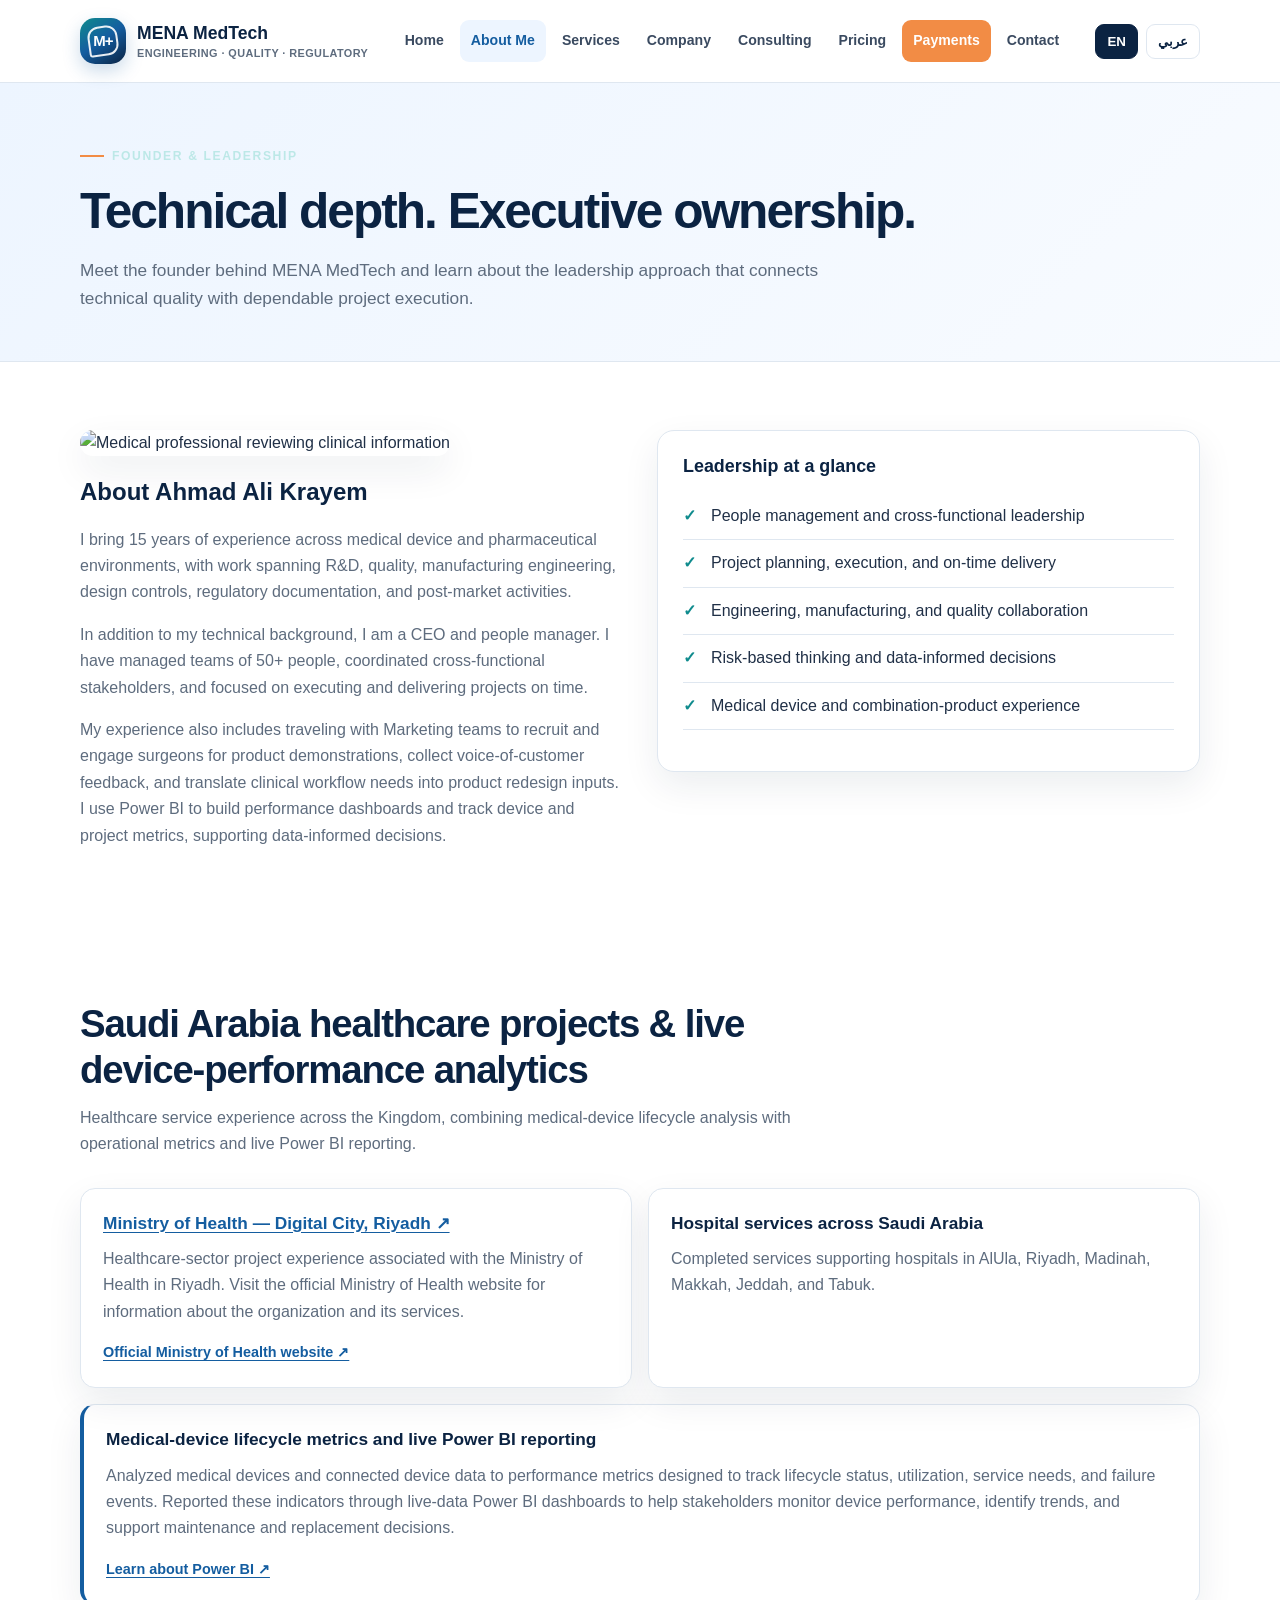
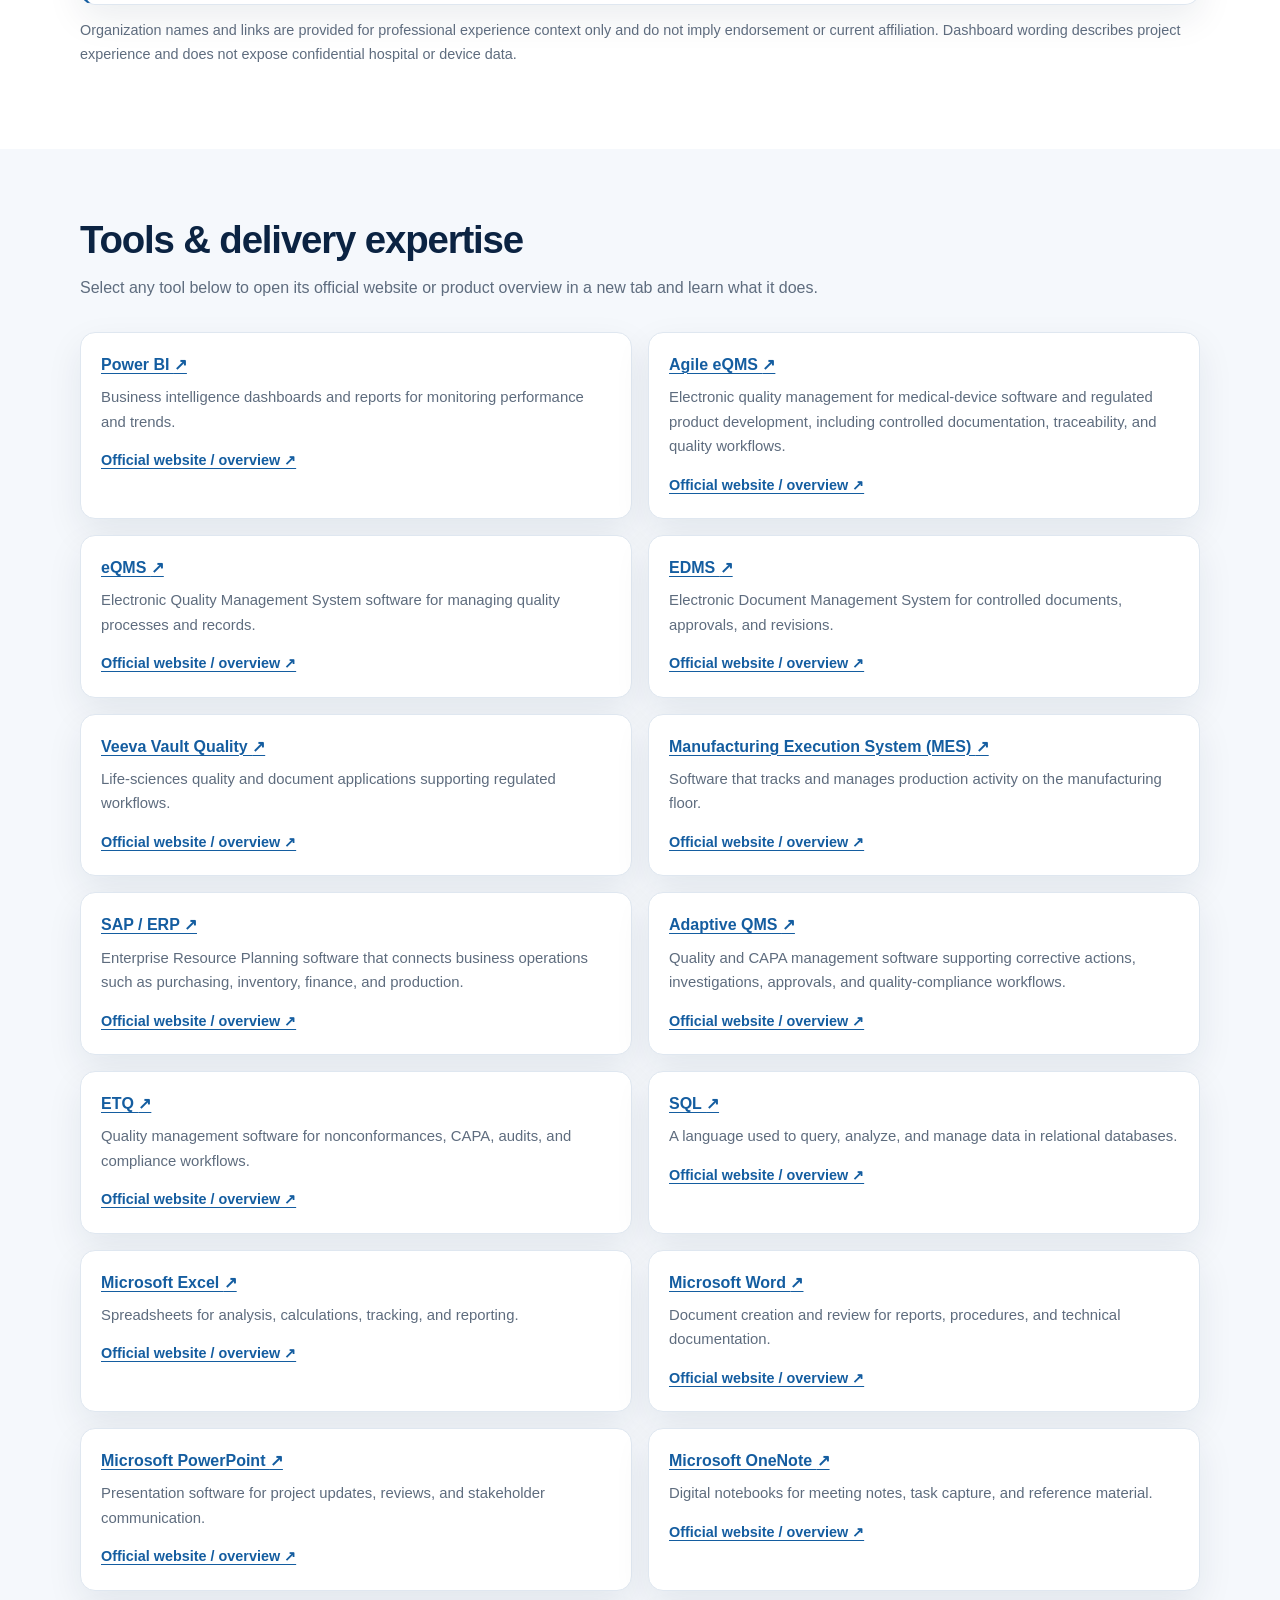
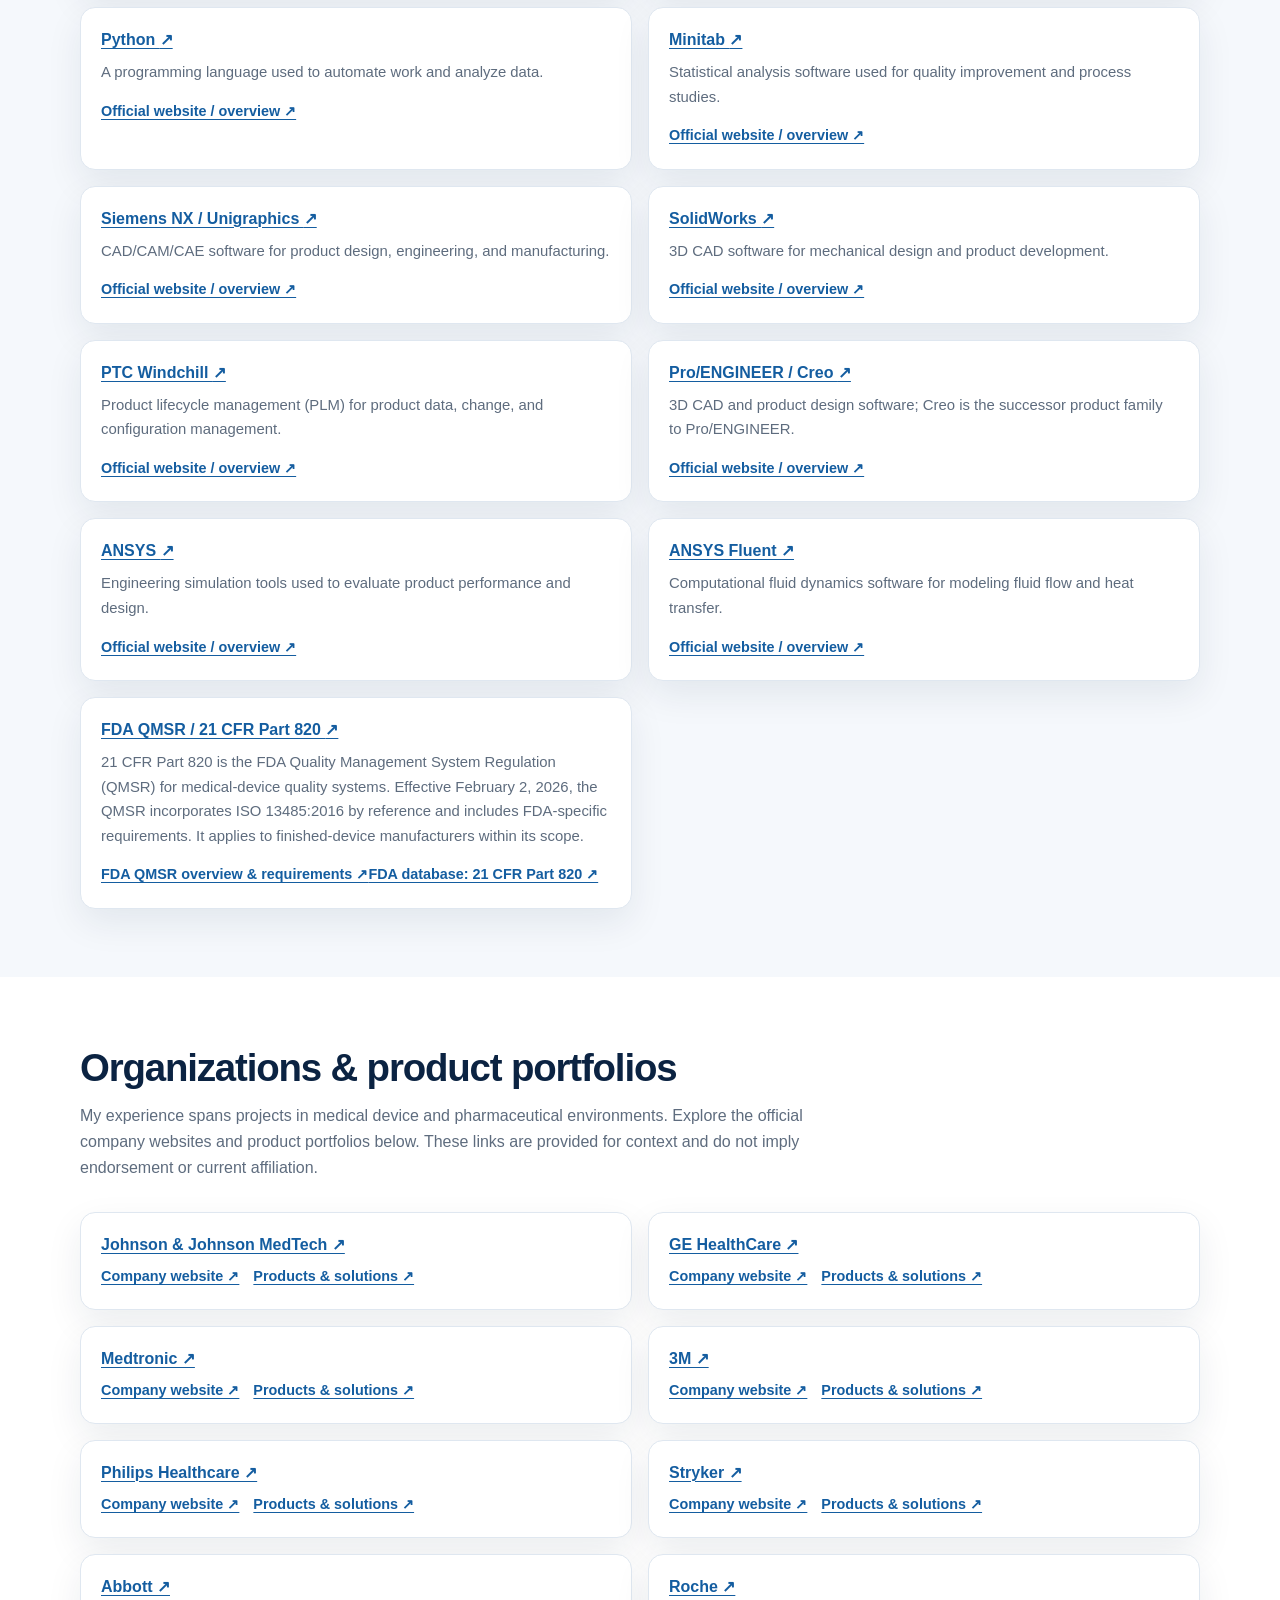
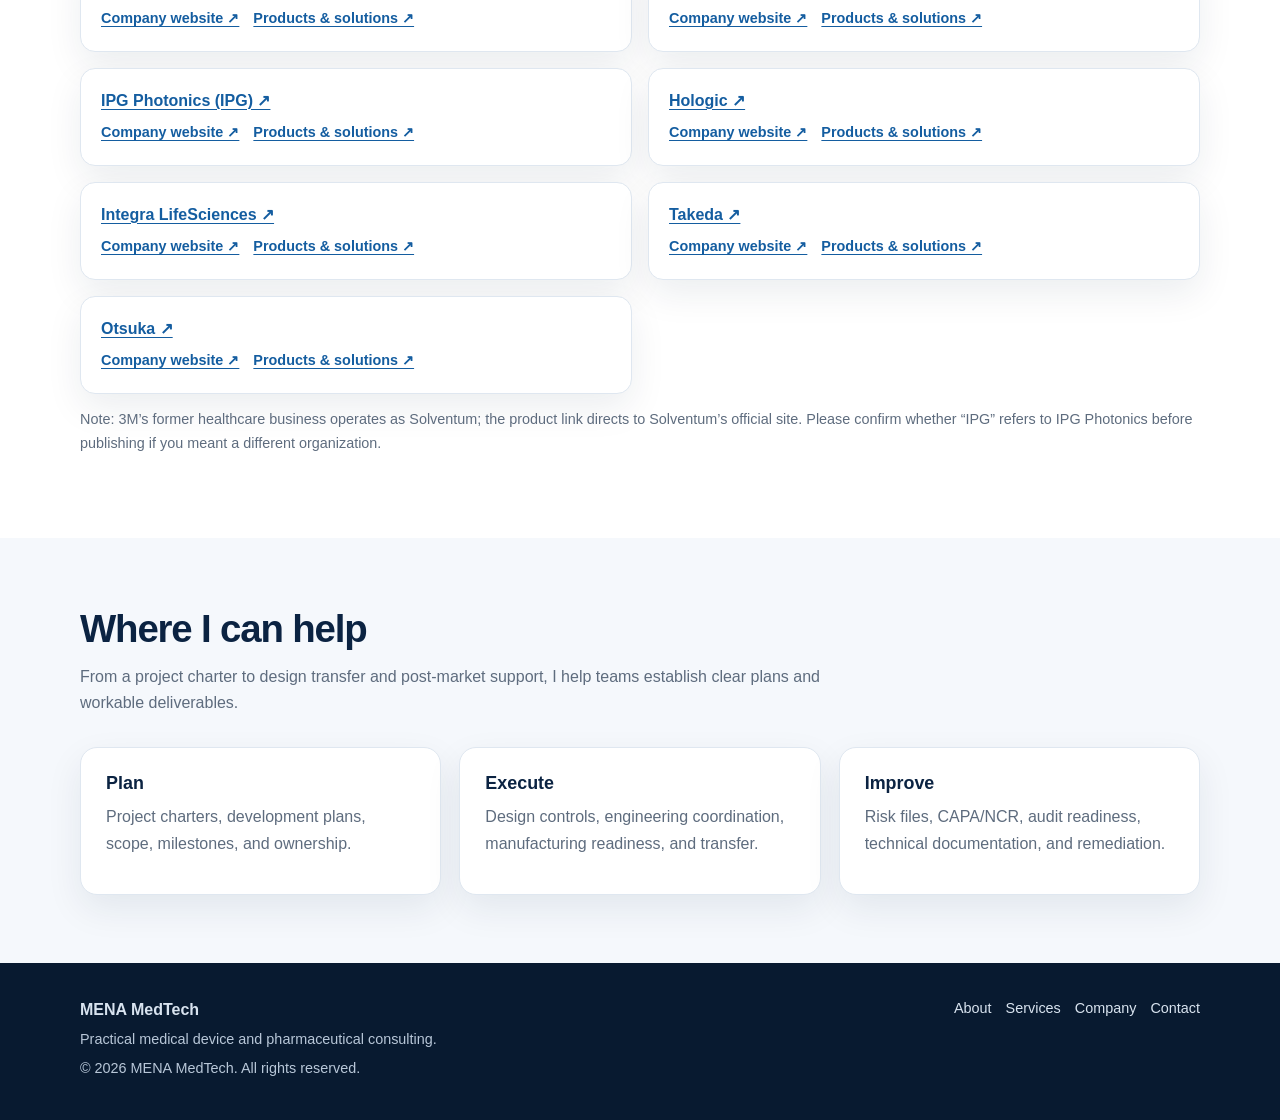
==== commit 2516b0c8: "Fix FDA 21 CFR Part 820 link and add QMSR summary" ====
--- a/about.html
+++ b/about.html
@@ -1,2 +1,2 @@
 <!doctype html><html lang="en" dir="ltr"><head><meta charset="utf-8"><meta name="viewport" content="width=device-width, initial-scale=1"><meta name="description" content="Meet MENA MedTech's founder and learn about his engineering, executive leadership, people management, and project delivery experience."><meta name="theme-color" content="#0b2342"><title>About Me | MENA MedTech</title><link rel="stylesheet" href="site.css"></head><body><header class="site-header"><div class="container nav-wrap"><a class="brand" href="index.html" aria-label="MENA MedTech home"><span class="brand-mark">M+</span><span class="brand-name">MENA MedTech<span class="brand-tag">ENGINEERING · QUALITY · REGULATORY</span></span></a><button class="menu-toggle" aria-label="Toggle navigation" aria-expanded="false">☰</button><nav class="nav-links" aria-label="Main navigation"><a href="index.html" data-page="index.html" data-en="Home" data-ar="الرئيسية">Home</a><a href="about.html" data-page="about.html" data-en="About Me" data-ar="نبذة عني">About Me</a><a href="services.html" data-page="services.html" data-en="Services" data-ar="الخدمات">Services</a><a href="company.html" data-page="company.html" data-en="Company" data-ar="الشركة">Company</a><a href="consulting.html" data-page="consulting.html" data-en="Consulting" data-ar="الاستشارات">Consulting</a><a href="pricing.html" data-page="pricing.html" data-en="Pricing" data-ar="الأسعار">Pricing</a><a href="payment.html" class="pay-link" data-en="Payments" data-ar="الدفع">Payments</a><a href="contact.html" data-page="contact.html" data-en="Contact" data-ar="اتصل بنا">Contact</a></nav><div class="nav-actions"><button class="lang-btn active" data-lang="en">EN</button><button class="lang-btn" data-lang="ar">عربي</button></div></div></header>
-<main><section class="page-hero"><div class="container"><span class="eyebrow" data-en="FOUNDER & LEADERSHIP" data-ar="FOUNDER & LEADERSHIP">FOUNDER & LEADERSHIP</span><h1 data-en="Technical depth. Executive ownership." data-ar="خبرة فنية وقيادة تنفيذية.">Technical depth. Executive ownership.</h1><p data-en="Meet the founder behind MENA MedTech and learn about the leadership approach that connects technical quality with dependable project execution." data-ar="تعرّف على مؤسس مينا ميدتك ونهجه القيادي الذي يربط الجودة الفنية بإنجاز المشاريع بشكل موثوق.">Meet the founder behind MENA MedTech and learn about the leadership approach that connects technical quality with dependable project execution.</p></div></section><section class="section"><div class="container content-grid"><div class="prose"><img class="editorial-image" src="https://images.unsplash.com/photo-1579684385127-1ef15d508118?auto=format&fit=crop&w=1100&q=85" alt="Medical professional reviewing clinical information"><h2 data-en="About Ahmad Ali Krayem" data-ar="نبذة عن أحمد علي كريّم">About Ahmad Ali Krayem</h2><p data-en="I bring 15 years of experience across medical device and pharmaceutical environments, with work spanning R&D, quality, manufacturing engineering, design controls, regulatory documentation, and post-market activities." data-ar="أمتلك خبرة تمتد إلى 15 عاماً في بيئات الأجهزة الطبية والصناعات الدوائية، تشمل البحث والتطوير والجودة وهندسة التصنيع وضوابط التصميم والوثائق التنظيمية وأنشطة ما بعد التسويق.">I bring 15 years of experience across medical device and pharmaceutical environments, with work spanning R&D, quality, manufacturing engineering, design controls, regulatory documentation, and post-market activities.</p><p data-en="In addition to my technical background, I am a CEO and people manager. I have managed teams of 50+ people, coordinated cross-functional stakeholders, and focused on executing and delivering projects on time." data-ar="إلى جانب خلفيتي الفنية، أعمل كرئيس تنفيذي (CEO) ومدير للأفراد. أدرت فرقاً تضم أكثر من 50 شخصاً، ونسّقت بين أصحاب المصلحة من تخصصات مختلفة، وركزت على تنفيذ المشاريع وتسليمها في الوقت المحدد.">In addition to my technical background, I am a people manager and CEO-minded business leader. I have managed teams of 50+ people, coordinated cross-functional stakeholders, and focused on executing and delivering projects on time.</p><p data-en="My experience also includes traveling with Marketing teams to recruit and engage surgeons for product demonstrations, collect voice-of-customer feedback, and translate clinical workflow needs into product redesign inputs. I use Power BI to build performance dashboards and track device and project metrics, supporting data-informed decisions." data-ar="نهجي عملي: تحديد المسؤوليات بوضوح، واستخدام البيانات لدعم القرارات، ومعالجة المخاطر مبكراً، وتوحيد جهود الفرق حول نتائج قابلة للقياس.">My experience also includes traveling with Marketing teams to recruit and engage surgeons for product demonstrations, collect voice-of-customer feedback, and translate clinical workflow needs into product redesign inputs. I use Power BI to build performance dashboards and track device and project metrics, supporting data-informed decisions.</p></div><aside class="card"><h3 data-en="Leadership at a glance" data-ar="لمحة عن القيادة">Leadership at a glance</h3><ul class="check-list"><li data-en="People management and cross-functional leadership" data-ar="إدارة الأفراد وقيادة الفرق متعددة التخصصات">People management and cross-functional leadership</li><li data-en="Project planning, execution, and on-time delivery" data-ar="تخطيط المشاريع وتنفيذها وتسليمها في الوقت المحدد">Project planning, execution, and on-time delivery</li><li data-en="Engineering, manufacturing, and quality collaboration" data-ar="التعاون في الهندسة والتصنيع والجودة">Engineering, manufacturing, and quality collaboration</li><li data-en="Risk-based thinking and data-informed decisions" data-ar="التفكير القائم على المخاطر والقرارات المستندة إلى البيانات">Risk-based thinking and data-informed decisions</li><li data-en="Medical device and combination-product experience" data-ar="خبرة في الأجهزة الطبية والمنتجات المركبة">Medical device and combination-product experience</li></ul></aside></div></section><section class="section"><div class="container"><div class="section-head"><h2 data-en="Saudi Arabia healthcare projects &amp; live device-performance analytics" data-ar="مشاريع الرعاية الصحية في المملكة وتحليلات أداء الأجهزة المباشرة">Saudi Arabia healthcare projects &amp; live device-performance analytics</h2><p data-en="Healthcare service experience across the Kingdom, combining medical-device lifecycle analysis with operational metrics and live Power BI reporting." data-ar="خبرة في تقديم الخدمات لقطاع الرعاية الصحية في مختلف أنحاء المملكة، مع تحليل دورة حياة الأجهزة الطبية وربطها بمؤشرات تشغيلية وتقارير مباشرة عبر Power BI.">Healthcare service experience across the Kingdom, combining medical-device lifecycle analysis with operational metrics and live Power BI reporting.</p></div><div class="ksa-project-grid"><article class="ksa-project-card"><h3><a href="https://www.moh.gov.sa/EN/" target="_blank" rel="noopener noreferrer" data-en="Ministry of Health — Digital City, Riyadh ↗" data-ar="وزارة الصحة — المدينة الرقمية، الرياض ↗">Ministry of Health — Digital City, Riyadh ↗</a></h3><p data-en="Healthcare-sector project experience associated with the Ministry of Health in Riyadh. Visit the official Ministry of Health website for information about the organization and its services." data-ar="خبرة في مشاريع بقطاع الرعاية الصحية مرتبطة بوزارة الصحة في الرياض. تفضل بزيارة الموقع الرسمي لوزارة الصحة للتعرّف على الجهة وخدماتها.">Healthcare-sector project experience associated with the Ministry of Health in Riyadh. Visit the official Ministry of Health website for information about the organization and its services.</p><a class="tool-official-link" href="https://www.moh.gov.sa/EN/" target="_blank" rel="noopener noreferrer">Official Ministry of Health website ↗</a></article><article class="ksa-project-card"><h3 data-en="Hospital services across Saudi Arabia" data-ar="خدمات المستشفيات في أنحاء المملكة العربية السعودية">Hospital services across Saudi Arabia</h3><p data-en="Completed services supporting hospitals in AlUla, Riyadh, Madinah, Makkah, Jeddah, and Tabuk." data-ar="تم إنجاز خدمات لدعم المستشفيات في العلا والرياض والمدينة المنورة ومكة المكرمة وجدة وتبوك.">Completed services supporting hospitals in AlUla, Riyadh, Madinah, Makkah, Jeddah, and Tabuk.</p></article></div><article class="ksa-analytics-card"><h3 data-en="Medical-device lifecycle metrics and live Power BI reporting" data-ar="مؤشرات دورة حياة الأجهزة الطبية وتقارير Power BI المباشرة">Medical-device lifecycle metrics and live Power BI reporting</h3><p data-en="Analyzed medical devices and connected device data to performance metrics designed to track lifecycle status, utilization, service needs, and failure events. Reported these indicators through live-data Power BI dashboards to help stakeholders monitor device performance, identify trends, and support maintenance and replacement decisions." data-ar="تحليل الأجهزة الطبية وربط بياناتها بمؤشرات أداء مصممة لمتابعة حالة دورة الحياة والاستخدام واحتياجات الخدمة وأحداث الأعطال. وعُرضت هذه المؤشرات عبر لوحات Power BI ببيانات مباشرة لمساعدة أصحاب المصلحة على مراقبة أداء الأجهزة وتحديد الاتجاهات ودعم قرارات الصيانة والاستبدال.">Analyzed medical devices and connected device data to performance metrics designed to track lifecycle status, utilization, service needs, and failure events. Reported these indicators through live-data Power BI dashboards to help stakeholders monitor device performance, identify trends, and support maintenance and replacement decisions.</p><a href="https://learn.microsoft.com/en-us/power-bi/fundamentals/power-bi-overview" target="_blank" rel="noopener noreferrer" class="tool-official-link">Learn about Power BI ↗</a></article><p class="price-note" data-en="Organization names and links are provided for professional experience context only and do not imply endorsement or current affiliation. Dashboard wording describes project experience and does not expose confidential hospital or device data." data-ar="تُذكر أسماء الجهات وروابطها في سياق الخبرة المهنية فقط، ولا تعني وجود تأييد أو ارتباط حالي. ويصف النص خبرة المشاريع دون عرض بيانات سرية للمستشفيات أو الأجهزة.">Organization names and links are provided for professional experience context only and do not imply endorsement or current affiliation. Dashboard wording describes project experience and does not expose confidential hospital or device data.</p></div></section><section class="section section-soft"><div class="container"><div class="section-head"><h2 data-en="Tools & delivery expertise" data-ar="الأدوات وخبرة التنفيذ">Tools & delivery expertise</h2><p data-en="Select any tool below to open its official website or product overview in a new tab and learn what it does." data-ar="اختر أي أداة أدناه لفتح موقعها الرسمي أو صفحة تعريف المنتج في علامة تبويب جديدة والتعرّف على وظيفتها.">Select any tool below to open its official website or product overview in a new tab and learn what it does.</p></div><div class="tool-detail-grid"><article class="tool-detail-card"><h3><a href="https://learn.microsoft.com/en-us/power-bi/fundamentals/power-bi-overview" target="_blank" rel="noopener noreferrer">Power BI <span aria-hidden="true">↗</span></a></h3><p>Business intelligence dashboards and reports for monitoring performance and trends.</p><a class="tool-official-link" href="https://learn.microsoft.com/en-us/power-bi/fundamentals/power-bi-overview" target="_blank" rel="noopener noreferrer">Official website / overview ↗</a></article><article class="tool-detail-card"><h3><a href="https://www.ketryx.com/capabilities/eqms" target="_blank" rel="noopener noreferrer">Agile eQMS <span aria-hidden="true">↗</span></a></h3><p>Electronic quality management for medical-device software and regulated product development, including controlled documentation, traceability, and quality workflows.</p><a class="tool-official-link" href="https://www.ketryx.com/capabilities/eqms" target="_blank" rel="noopener noreferrer">Official website / overview ↗</a></article><article class="tool-detail-card"><h3><a href="https://www.etq.com/" target="_blank" rel="noopener noreferrer">eQMS <span aria-hidden="true">↗</span></a></h3><p>Electronic Quality Management System software for managing quality processes and records.</p><a class="tool-official-link" href="https://www.etq.com/" target="_blank" rel="noopener noreferrer">Official website / overview ↗</a></article><article class="tool-detail-card"><h3><a href="https://www.veeva.com/products/veeva-qualitydocs/" target="_blank" rel="noopener noreferrer">EDMS <span aria-hidden="true">↗</span></a></h3><p>Electronic Document Management System for controlled documents, approvals, and revisions.</p><a class="tool-official-link" href="https://www.veeva.com/products/veeva-qualitydocs/" target="_blank" rel="noopener noreferrer">Official website / overview ↗</a></article><article class="tool-detail-card"><h3><a href="https://www.veeva.com/products/veeva-qualitydocs/" target="_blank" rel="noopener noreferrer">Veeva Vault Quality <span aria-hidden="true">↗</span></a></h3><p>Life-sciences quality and document applications supporting regulated workflows.</p><a class="tool-official-link" href="https://www.veeva.com/products/veeva-qualitydocs/" target="_blank" rel="noopener noreferrer">Official website / overview ↗</a></article><article class="tool-detail-card"><h3><a href="https://www.sap.com/products/scm/digital-manufacturing/what-is-mes.html" target="_blank" rel="noopener noreferrer">Manufacturing Execution System (MES) <span aria-hidden="true">↗</span></a></h3><p>Software that tracks and manages production activity on the manufacturing floor.</p><a class="tool-official-link" href="https://www.sap.com/products/scm/digital-manufacturing/what-is-mes.html" target="_blank" rel="noopener noreferrer">Official website / overview ↗</a></article><article class="tool-detail-card"><h3><a href="https://www.sap.com/resources/what-is-erp" target="_blank" rel="noopener noreferrer">SAP / ERP <span aria-hidden="true">↗</span></a></h3><p>Enterprise Resource Planning software that connects business operations such as purchasing, inventory, finance, and production.</p><a class="tool-official-link" href="https://www.sap.com/resources/what-is-erp" target="_blank" rel="noopener noreferrer">Official website / overview ↗</a></article><article class="tool-detail-card"><h3><a href="https://www.adaptivebms.com/" target="_blank" rel="noopener noreferrer">Adaptive QMS <span aria-hidden="true">↗</span></a></h3><p>Quality and CAPA management software supporting corrective actions, investigations, approvals, and quality-compliance workflows.</p><a class="tool-official-link" href="https://www.adaptivebms.com/" target="_blank" rel="noopener noreferrer">Official website / overview ↗</a></article><article class="tool-detail-card"><h3><a href="https://www.etq.com/" target="_blank" rel="noopener noreferrer">ETQ <span aria-hidden="true">↗</span></a></h3><p>Quality management software for nonconformances, CAPA, audits, and compliance workflows.</p><a class="tool-official-link" href="https://www.etq.com/" target="_blank" rel="noopener noreferrer">Official website / overview ↗</a></article><article class="tool-detail-card"><h3><a href="https://learn.microsoft.com/en-us/sql/t-sql/language-reference" target="_blank" rel="noopener noreferrer">SQL <span aria-hidden="true">↗</span></a></h3><p>A language used to query, analyze, and manage data in relational databases.</p><a class="tool-official-link" href="https://learn.microsoft.com/en-us/sql/t-sql/language-reference" target="_blank" rel="noopener noreferrer">Official website / overview ↗</a></article><article class="tool-detail-card"><h3><a href="https://www.microsoft.com/en-us/microsoft-365/excel" target="_blank" rel="noopener noreferrer">Microsoft Excel <span aria-hidden="true">↗</span></a></h3><p>Spreadsheets for analysis, calculations, tracking, and reporting.</p><a class="tool-official-link" href="https://www.microsoft.com/en-us/microsoft-365/excel" target="_blank" rel="noopener noreferrer">Official website / overview ↗</a></article><article class="tool-detail-card"><h3><a href="https://www.microsoft.com/en-us/microsoft-365/word" target="_blank" rel="noopener noreferrer">Microsoft Word <span aria-hidden="true">↗</span></a></h3><p>Document creation and review for reports, procedures, and technical documentation.</p><a class="tool-official-link" href="https://www.microsoft.com/en-us/microsoft-365/word" target="_blank" rel="noopener noreferrer">Official website / overview ↗</a></article><article class="tool-detail-card"><h3><a href="https://www.microsoft.com/en-us/microsoft-365/powerpoint" target="_blank" rel="noopener noreferrer">Microsoft PowerPoint <span aria-hidden="true">↗</span></a></h3><p>Presentation software for project updates, reviews, and stakeholder communication.</p><a class="tool-official-link" href="https://www.microsoft.com/en-us/microsoft-365/powerpoint" target="_blank" rel="noopener noreferrer">Official website / overview ↗</a></article><article class="tool-detail-card"><h3><a href="https://www.microsoft.com/en-us/microsoft-365/onenote/digital-note-taking-app" target="_blank" rel="noopener noreferrer">Microsoft OneNote <span aria-hidden="true">↗</span></a></h3><p>Digital notebooks for meeting notes, task capture, and reference material.</p><a class="tool-official-link" href="https://www.microsoft.com/en-us/microsoft-365/onenote/digital-note-taking-app" target="_blank" rel="noopener noreferrer">Official website / overview ↗</a></article><article class="tool-detail-card"><h3><a href="https://www.python.org/about/" target="_blank" rel="noopener noreferrer">Python <span aria-hidden="true">↗</span></a></h3><p>A programming language used to automate work and analyze data.</p><a class="tool-official-link" href="https://www.python.org/about/" target="_blank" rel="noopener noreferrer">Official website / overview ↗</a></article><article class="tool-detail-card"><h3><a href="https://www.minitab.com/en-us/products/minitab/" target="_blank" rel="noopener noreferrer">Minitab <span aria-hidden="true">↗</span></a></h3><p>Statistical analysis software used for quality improvement and process studies.</p><a class="tool-official-link" href="https://www.minitab.com/en-us/products/minitab/" target="_blank" rel="noopener noreferrer">Official website / overview ↗</a></article><article class="tool-detail-card"><h3><a href="https://plm.sw.siemens.com/en-US/nx/" target="_blank" rel="noopener noreferrer">Siemens NX / Unigraphics <span aria-hidden="true">↗</span></a></h3><p>CAD/CAM/CAE software for product design, engineering, and manufacturing.</p><a class="tool-official-link" href="https://plm.sw.siemens.com/en-US/nx/" target="_blank" rel="noopener noreferrer">Official website / overview ↗</a></article><article class="tool-detail-card"><h3><a href="https://www.solidworks.com/" target="_blank" rel="noopener noreferrer">SolidWorks <span aria-hidden="true">↗</span></a></h3><p>3D CAD software for mechanical design and product development.</p><a class="tool-official-link" href="https://www.solidworks.com/" target="_blank" rel="noopener noreferrer">Official website / overview ↗</a></article><article class="tool-detail-card"><h3><a href="https://www.ptc.com/en/products/windchill" target="_blank" rel="noopener noreferrer">PTC Windchill <span aria-hidden="true">↗</span></a></h3><p>Product lifecycle management (PLM) for product data, change, and configuration management.</p><a class="tool-official-link" href="https://www.ptc.com/en/products/windchill" target="_blank" rel="noopener noreferrer">Official website / overview ↗</a></article><article class="tool-detail-card"><h3><a href="https://www.ptc.com/en/products/creo" target="_blank" rel="noopener noreferrer">Pro/ENGINEER / Creo <span aria-hidden="true">↗</span></a></h3><p>3D CAD and product design software; Creo is the successor product family to Pro/ENGINEER.</p><a class="tool-official-link" href="https://www.ptc.com/en/products/creo" target="_blank" rel="noopener noreferrer">Official website / overview ↗</a></article><article class="tool-detail-card"><h3><a href="https://www.ansys.com/products" target="_blank" rel="noopener noreferrer">ANSYS <span aria-hidden="true">↗</span></a></h3><p>Engineering simulation tools used to evaluate product performance and design.</p><a class="tool-official-link" href="https://www.ansys.com/products" target="_blank" rel="noopener noreferrer">Official website / overview ↗</a></article><article class="tool-detail-card"><h3><a href="https://www.ansys.com/products/fluids/ansys-fluent" target="_blank" rel="noopener noreferrer">ANSYS Fluent <span aria-hidden="true">↗</span></a></h3><p>Computational fluid dynamics software for modeling fluid flow and heat transfer.</p><a class="tool-official-link" href="https://www.ansys.com/products/fluids/ansys-fluent" target="_blank" rel="noopener noreferrer">Official website / overview ↗</a></article><article class="tool-detail-card"><h3><a href="https://www.fda.gov/medical-devices/quality-system-qs-regulationmedical-device-good-manufacturing-practices/quality-management-system-regulation-final-rule-amending-quality-system-regulation" target="_blank" rel="noopener noreferrer">FDA QMSR / 21 CFR Part 820 <span aria-hidden="true">↗</span></a></h3><p>FDA medical-device quality-system requirements and regulatory guidance.</p><a class="tool-official-link" href="https://www.fda.gov/medical-devices/quality-system-qs-regulationmedical-device-good-manufacturing-practices/quality-management-system-regulation-final-rule-amending-quality-system-regulation" target="_blank" rel="noopener noreferrer">Official website / overview ↗</a></article></div></div></div></section><section class="section"><div class="container"><div class="section-head"><h2 data-en="Organizations & product portfolios" data-ar="الشركات ومحافظ المنتجات">Organizations & product portfolios</h2><p data-en="My experience spans projects in medical device and pharmaceutical environments. Explore the official company websites and product portfolios below. These links are provided for context and do not imply endorsement or current affiliation." data-ar="تشمل خبرتي مشاريع في بيئات الأجهزة الطبية والصناعات الدوائية. استكشف المواقع الرسمية للشركات ومحافظ منتجاتها أدناه. تُعرض هذه الروابط للتعريف ولا تعني وجود تأييد أو ارتباط حالي.">My experience spans projects in medical device and pharmaceutical environments. Explore the official company websites and product portfolios below. These links are provided for context and do not imply endorsement or current affiliation.</p></div><div class="company-link-grid"><article class="company-link-card"><h3><a href="https://www.jnjmedtech.com/en-US/" target="_blank" rel="noopener noreferrer">Johnson & Johnson MedTech ↗</a></h3><div class="company-link-actions"><a href="https://www.jnjmedtech.com/en-US/" target="_blank" rel="noopener noreferrer">Company website ↗</a><a href="https://www.jnj.com/healthcare-products" target="_blank" rel="noopener noreferrer">Products & solutions ↗</a></div></article><article class="company-link-card"><h3><a href="https://www.gehealthcare.com/en-us" target="_blank" rel="noopener noreferrer">GE HealthCare ↗</a></h3><div class="company-link-actions"><a href="https://www.gehealthcare.com/en-us" target="_blank" rel="noopener noreferrer">Company website ↗</a><a href="https://www.gehealthcare.com/en-us/products" target="_blank" rel="noopener noreferrer">Products & solutions ↗</a></div></article><article class="company-link-card"><h3><a href="https://www.medtronic.com/en-us/index.html" target="_blank" rel="noopener noreferrer">Medtronic ↗</a></h3><div class="company-link-actions"><a href="https://www.medtronic.com/en-us/index.html" target="_blank" rel="noopener noreferrer">Company website ↗</a><a href="https://www.medtronic.com/en-us/our-products.html" target="_blank" rel="noopener noreferrer">Products & solutions ↗</a></div></article><article class="company-link-card"><h3><a href="https://www.3m.com/" target="_blank" rel="noopener noreferrer">3M ↗</a></h3><div class="company-link-actions"><a href="https://www.3m.com/" target="_blank" rel="noopener noreferrer">Company website ↗</a><a href="https://www.solventum.com/en-us/home/our-products/" target="_blank" rel="noopener noreferrer">Products & solutions ↗</a></div></article><article class="company-link-card"><h3><a href="https://www.usa.philips.com/healthcare" target="_blank" rel="noopener noreferrer">Philips Healthcare ↗</a></h3><div class="company-link-actions"><a href="https://www.usa.philips.com/healthcare" target="_blank" rel="noopener noreferrer">Company website ↗</a><a href="https://www.usa.philips.com/healthcare" target="_blank" rel="noopener noreferrer">Products & solutions ↗</a></div></article><article class="company-link-card"><h3><a href="https://www.stryker.com/" target="_blank" rel="noopener noreferrer">Stryker ↗</a></h3><div class="company-link-actions"><a href="https://www.stryker.com/" target="_blank" rel="noopener noreferrer">Company website ↗</a><a href="https://www.stryker.com/us/en/about/our-products.html" target="_blank" rel="noopener noreferrer">Products & solutions ↗</a></div></article><article class="company-link-card"><h3><a href="https://www.abbott.com/" target="_blank" rel="noopener noreferrer">Abbott ↗</a></h3><div class="company-link-actions"><a href="https://www.abbott.com/" target="_blank" rel="noopener noreferrer">Company website ↗</a><a href="https://www.abbott.com/our-products/product-list.html" target="_blank" rel="noopener noreferrer">Products & solutions ↗</a></div></article><article class="company-link-card"><h3><a href="https://www.roche.com/" target="_blank" rel="noopener noreferrer">Roche ↗</a></h3><div class="company-link-actions"><a href="https://www.roche.com/" target="_blank" rel="noopener noreferrer">Company website ↗</a><a href="https://www.roche.com/solutions" target="_blank" rel="noopener noreferrer">Products & solutions ↗</a></div></article><article class="company-link-card"><h3><a href="https://www.ipgphotonics.com/" target="_blank" rel="noopener noreferrer">IPG Photonics (IPG) ↗</a></h3><div class="company-link-actions"><a href="https://www.ipgphotonics.com/" target="_blank" rel="noopener noreferrer">Company website ↗</a><a href="https://www.ipgphotonics.com/products" target="_blank" rel="noopener noreferrer">Products & solutions ↗</a></div></article><article class="company-link-card"><h3><a href="https://www.hologic.com/" target="_blank" rel="noopener noreferrer">Hologic ↗</a></h3><div class="company-link-actions"><a href="https://www.hologic.com/" target="_blank" rel="noopener noreferrer">Company website ↗</a><a href="https://www.hologic.com/products" target="_blank" rel="noopener noreferrer">Products & solutions ↗</a></div></article><article class="company-link-card"><h3><a href="https://www.integralife.com/" target="_blank" rel="noopener noreferrer">Integra LifeSciences ↗</a></h3><div class="company-link-actions"><a href="https://www.integralife.com/" target="_blank" rel="noopener noreferrer">Company website ↗</a><a href="https://www.integralife.com/products" target="_blank" rel="noopener noreferrer">Products & solutions ↗</a></div></article><article class="company-link-card"><h3><a href="https://www.takeda.com/" target="_blank" rel="noopener noreferrer">Takeda ↗</a></h3><div class="company-link-actions"><a href="https://www.takeda.com/" target="_blank" rel="noopener noreferrer">Company website ↗</a><a href="https://www.takeda.com/what-we-do/" target="_blank" rel="noopener noreferrer">Products & solutions ↗</a></div></article><article class="company-link-card"><h3><a href="https://www.otsuka-us.com/" target="_blank" rel="noopener noreferrer">Otsuka ↗</a></h3><div class="company-link-actions"><a href="https://www.otsuka-us.com/" target="_blank" rel="noopener noreferrer">Company website ↗</a><a href="https://www.otsuka-us.com/therapeutic-areas" target="_blank" rel="noopener noreferrer">Products & solutions ↗</a></div></article></div><p class="price-note">Note: 3M’s former healthcare business operates as Solventum; the product link directs to Solventum’s official site. Please confirm whether “IPG” refers to IPG Photonics before publishing if you meant a different organization.</p></div></section><section class="section section-soft"><div class="container"><div class="section-head"><h2 data-en="Where I can help" data-ar="مجالات الدعم">Where I can help</h2><p data-en="From a project charter to design transfer and post-market support, I help teams establish clear plans and workable deliverables." data-ar="من ميثاق المشروع إلى نقل التصميم ودعم ما بعد التسويق، أساعد الفرق على وضع خطط واضحة ومخرجات عملية.">From a project charter to design transfer and post-market support, I help teams establish clear plans and workable deliverables.</p></div><div class="grid-3"><article class="card"><h3 data-en="Plan" data-ar="التخطيط">Plan</h3><p data-en="Project charters, development plans, scope, milestones, and ownership." data-ar="مواثيق المشاريع وخطط التطوير والنطاق والمعالم والمسؤوليات.">Project charters, development plans, scope, milestones, and ownership.</p></article><article class="card"><h3 data-en="Execute" data-ar="التنفيذ">Execute</h3><p data-en="Design controls, engineering coordination, manufacturing readiness, and transfer." data-ar="ضوابط التصميم وتنسيق الهندسة وجاهزية التصنيع ونقل التصميم.">Design controls, engineering coordination, manufacturing readiness, and transfer.</p></article><article class="card"><h3 data-en="Improve" data-ar="التحسين">Improve</h3><p data-en="Risk files, CAPA/NCR, audit readiness, technical documentation, and remediation." data-ar="ملفات المخاطر وCAPA/NCR والاستعداد للتدقيق والوثائق الفنية والمعالجة.">Risk files, CAPA/NCR, audit readiness, technical documentation, and remediation.</p></article></div></div></section></main><footer class="site-footer"><div class="container footer-grid"><div><strong>MENA MedTech</strong><p>Practical medical device and pharmaceutical consulting.</p><p>© <span data-year></span> MENA MedTech. All rights reserved.</p></div><div class="footer-links"><a href="about.html">About</a><a href="services.html">Services</a><a href="company.html">Company</a><a href="contact.html">Contact</a></div></div></footer><script src="site.js"></script></body></html>+<main><section class="page-hero"><div class="container"><span class="eyebrow" data-en="FOUNDER & LEADERSHIP" data-ar="FOUNDER & LEADERSHIP">FOUNDER & LEADERSHIP</span><h1 data-en="Technical depth. Executive ownership." data-ar="خبرة فنية وقيادة تنفيذية.">Technical depth. Executive ownership.</h1><p data-en="Meet the founder behind MENA MedTech and learn about the leadership approach that connects technical quality with dependable project execution." data-ar="تعرّف على مؤسس مينا ميدتك ونهجه القيادي الذي يربط الجودة الفنية بإنجاز المشاريع بشكل موثوق.">Meet the founder behind MENA MedTech and learn about the leadership approach that connects technical quality with dependable project execution.</p></div></section><section class="section"><div class="container content-grid"><div class="prose"><img class="editorial-image" src="https://images.unsplash.com/photo-1579684385127-1ef15d508118?auto=format&fit=crop&w=1100&q=85" alt="Medical professional reviewing clinical information"><h2 data-en="About Ahmad Ali Krayem" data-ar="نبذة عن أحمد علي كريّم">About Ahmad Ali Krayem</h2><p data-en="I bring 15 years of experience across medical device and pharmaceutical environments, with work spanning R&D, quality, manufacturing engineering, design controls, regulatory documentation, and post-market activities." data-ar="أمتلك خبرة تمتد إلى 15 عاماً في بيئات الأجهزة الطبية والصناعات الدوائية، تشمل البحث والتطوير والجودة وهندسة التصنيع وضوابط التصميم والوثائق التنظيمية وأنشطة ما بعد التسويق.">I bring 15 years of experience across medical device and pharmaceutical environments, with work spanning R&D, quality, manufacturing engineering, design controls, regulatory documentation, and post-market activities.</p><p data-en="In addition to my technical background, I am a CEO and people manager. I have managed teams of 50+ people, coordinated cross-functional stakeholders, and focused on executing and delivering projects on time." data-ar="إلى جانب خلفيتي الفنية، أعمل كرئيس تنفيذي (CEO) ومدير للأفراد. أدرت فرقاً تضم أكثر من 50 شخصاً، ونسّقت بين أصحاب المصلحة من تخصصات مختلفة، وركزت على تنفيذ المشاريع وتسليمها في الوقت المحدد.">In addition to my technical background, I am a people manager and CEO-minded business leader. I have managed teams of 50+ people, coordinated cross-functional stakeholders, and focused on executing and delivering projects on time.</p><p data-en="My experience also includes traveling with Marketing teams to recruit and engage surgeons for product demonstrations, collect voice-of-customer feedback, and translate clinical workflow needs into product redesign inputs. I use Power BI to build performance dashboards and track device and project metrics, supporting data-informed decisions." data-ar="نهجي عملي: تحديد المسؤوليات بوضوح، واستخدام البيانات لدعم القرارات، ومعالجة المخاطر مبكراً، وتوحيد جهود الفرق حول نتائج قابلة للقياس.">My experience also includes traveling with Marketing teams to recruit and engage surgeons for product demonstrations, collect voice-of-customer feedback, and translate clinical workflow needs into product redesign inputs. I use Power BI to build performance dashboards and track device and project metrics, supporting data-informed decisions.</p></div><aside class="card"><h3 data-en="Leadership at a glance" data-ar="لمحة عن القيادة">Leadership at a glance</h3><ul class="check-list"><li data-en="People management and cross-functional leadership" data-ar="إدارة الأفراد وقيادة الفرق متعددة التخصصات">People management and cross-functional leadership</li><li data-en="Project planning, execution, and on-time delivery" data-ar="تخطيط المشاريع وتنفيذها وتسليمها في الوقت المحدد">Project planning, execution, and on-time delivery</li><li data-en="Engineering, manufacturing, and quality collaboration" data-ar="التعاون في الهندسة والتصنيع والجودة">Engineering, manufacturing, and quality collaboration</li><li data-en="Risk-based thinking and data-informed decisions" data-ar="التفكير القائم على المخاطر والقرارات المستندة إلى البيانات">Risk-based thinking and data-informed decisions</li><li data-en="Medical device and combination-product experience" data-ar="خبرة في الأجهزة الطبية والمنتجات المركبة">Medical device and combination-product experience</li></ul></aside></div></section><section class="section"><div class="container"><div class="section-head"><h2 data-en="Saudi Arabia healthcare projects &amp; live device-performance analytics" data-ar="مشاريع الرعاية الصحية في المملكة وتحليلات أداء الأجهزة المباشرة">Saudi Arabia healthcare projects &amp; live device-performance analytics</h2><p data-en="Healthcare service experience across the Kingdom, combining medical-device lifecycle analysis with operational metrics and live Power BI reporting." data-ar="خبرة في تقديم الخدمات لقطاع الرعاية الصحية في مختلف أنحاء المملكة، مع تحليل دورة حياة الأجهزة الطبية وربطها بمؤشرات تشغيلية وتقارير مباشرة عبر Power BI.">Healthcare service experience across the Kingdom, combining medical-device lifecycle analysis with operational metrics and live Power BI reporting.</p></div><div class="ksa-project-grid"><article class="ksa-project-card"><h3><a href="https://www.moh.gov.sa/EN/" target="_blank" rel="noopener noreferrer" data-en="Ministry of Health — Digital City, Riyadh ↗" data-ar="وزارة الصحة — المدينة الرقمية، الرياض ↗">Ministry of Health — Digital City, Riyadh ↗</a></h3><p data-en="Healthcare-sector project experience associated with the Ministry of Health in Riyadh. Visit the official Ministry of Health website for information about the organization and its services." data-ar="خبرة في مشاريع بقطاع الرعاية الصحية مرتبطة بوزارة الصحة في الرياض. تفضل بزيارة الموقع الرسمي لوزارة الصحة للتعرّف على الجهة وخدماتها.">Healthcare-sector project experience associated with the Ministry of Health in Riyadh. Visit the official Ministry of Health website for information about the organization and its services.</p><a class="tool-official-link" href="https://www.moh.gov.sa/EN/" target="_blank" rel="noopener noreferrer">Official Ministry of Health website ↗</a></article><article class="ksa-project-card"><h3 data-en="Hospital services across Saudi Arabia" data-ar="خدمات المستشفيات في أنحاء المملكة العربية السعودية">Hospital services across Saudi Arabia</h3><p data-en="Completed services supporting hospitals in AlUla, Riyadh, Madinah, Makkah, Jeddah, and Tabuk." data-ar="تم إنجاز خدمات لدعم المستشفيات في العلا والرياض والمدينة المنورة ومكة المكرمة وجدة وتبوك.">Completed services supporting hospitals in AlUla, Riyadh, Madinah, Makkah, Jeddah, and Tabuk.</p></article></div><article class="ksa-analytics-card"><h3 data-en="Medical-device lifecycle metrics and live Power BI reporting" data-ar="مؤشرات دورة حياة الأجهزة الطبية وتقارير Power BI المباشرة">Medical-device lifecycle metrics and live Power BI reporting</h3><p data-en="Analyzed medical devices and connected device data to performance metrics designed to track lifecycle status, utilization, service needs, and failure events. Reported these indicators through live-data Power BI dashboards to help stakeholders monitor device performance, identify trends, and support maintenance and replacement decisions." data-ar="تحليل الأجهزة الطبية وربط بياناتها بمؤشرات أداء مصممة لمتابعة حالة دورة الحياة والاستخدام واحتياجات الخدمة وأحداث الأعطال. وعُرضت هذه المؤشرات عبر لوحات Power BI ببيانات مباشرة لمساعدة أصحاب المصلحة على مراقبة أداء الأجهزة وتحديد الاتجاهات ودعم قرارات الصيانة والاستبدال.">Analyzed medical devices and connected device data to performance metrics designed to track lifecycle status, utilization, service needs, and failure events. Reported these indicators through live-data Power BI dashboards to help stakeholders monitor device performance, identify trends, and support maintenance and replacement decisions.</p><a href="https://learn.microsoft.com/en-us/power-bi/fundamentals/power-bi-overview" target="_blank" rel="noopener noreferrer" class="tool-official-link">Learn about Power BI ↗</a></article><p class="price-note" data-en="Organization names and links are provided for professional experience context only and do not imply endorsement or current affiliation. Dashboard wording describes project experience and does not expose confidential hospital or device data." data-ar="تُذكر أسماء الجهات وروابطها في سياق الخبرة المهنية فقط، ولا تعني وجود تأييد أو ارتباط حالي. ويصف النص خبرة المشاريع دون عرض بيانات سرية للمستشفيات أو الأجهزة.">Organization names and links are provided for professional experience context only and do not imply endorsement or current affiliation. Dashboard wording describes project experience and does not expose confidential hospital or device data.</p></div></section><section class="section section-soft"><div class="container"><div class="section-head"><h2 data-en="Tools & delivery expertise" data-ar="الأدوات وخبرة التنفيذ">Tools & delivery expertise</h2><p data-en="Select any tool below to open its official website or product overview in a new tab and learn what it does." data-ar="اختر أي أداة أدناه لفتح موقعها الرسمي أو صفحة تعريف المنتج في علامة تبويب جديدة والتعرّف على وظيفتها.">Select any tool below to open its official website or product overview in a new tab and learn what it does.</p></div><div class="tool-detail-grid"><article class="tool-detail-card"><h3><a href="https://learn.microsoft.com/en-us/power-bi/fundamentals/power-bi-overview" target="_blank" rel="noopener noreferrer">Power BI <span aria-hidden="true">↗</span></a></h3><p>Business intelligence dashboards and reports for monitoring performance and trends.</p><a class="tool-official-link" href="https://learn.microsoft.com/en-us/power-bi/fundamentals/power-bi-overview" target="_blank" rel="noopener noreferrer">Official website / overview ↗</a></article><article class="tool-detail-card"><h3><a href="https://www.ketryx.com/capabilities/eqms" target="_blank" rel="noopener noreferrer">Agile eQMS <span aria-hidden="true">↗</span></a></h3><p>Electronic quality management for medical-device software and regulated product development, including controlled documentation, traceability, and quality workflows.</p><a class="tool-official-link" href="https://www.ketryx.com/capabilities/eqms" target="_blank" rel="noopener noreferrer">Official website / overview ↗</a></article><article class="tool-detail-card"><h3><a href="https://www.etq.com/" target="_blank" rel="noopener noreferrer">eQMS <span aria-hidden="true">↗</span></a></h3><p>Electronic Quality Management System software for managing quality processes and records.</p><a class="tool-official-link" href="https://www.etq.com/" target="_blank" rel="noopener noreferrer">Official website / overview ↗</a></article><article class="tool-detail-card"><h3><a href="https://www.veeva.com/products/veeva-qualitydocs/" target="_blank" rel="noopener noreferrer">EDMS <span aria-hidden="true">↗</span></a></h3><p>Electronic Document Management System for controlled documents, approvals, and revisions.</p><a class="tool-official-link" href="https://www.veeva.com/products/veeva-qualitydocs/" target="_blank" rel="noopener noreferrer">Official website / overview ↗</a></article><article class="tool-detail-card"><h3><a href="https://www.veeva.com/products/veeva-qualitydocs/" target="_blank" rel="noopener noreferrer">Veeva Vault Quality <span aria-hidden="true">↗</span></a></h3><p>Life-sciences quality and document applications supporting regulated workflows.</p><a class="tool-official-link" href="https://www.veeva.com/products/veeva-qualitydocs/" target="_blank" rel="noopener noreferrer">Official website / overview ↗</a></article><article class="tool-detail-card"><h3><a href="https://www.sap.com/products/scm/digital-manufacturing/what-is-mes.html" target="_blank" rel="noopener noreferrer">Manufacturing Execution System (MES) <span aria-hidden="true">↗</span></a></h3><p>Software that tracks and manages production activity on the manufacturing floor.</p><a class="tool-official-link" href="https://www.sap.com/products/scm/digital-manufacturing/what-is-mes.html" target="_blank" rel="noopener noreferrer">Official website / overview ↗</a></article><article class="tool-detail-card"><h3><a href="https://www.sap.com/resources/what-is-erp" target="_blank" rel="noopener noreferrer">SAP / ERP <span aria-hidden="true">↗</span></a></h3><p>Enterprise Resource Planning software that connects business operations such as purchasing, inventory, finance, and production.</p><a class="tool-official-link" href="https://www.sap.com/resources/what-is-erp" target="_blank" rel="noopener noreferrer">Official website / overview ↗</a></article><article class="tool-detail-card"><h3><a href="https://www.adaptivebms.com/" target="_blank" rel="noopener noreferrer">Adaptive QMS <span aria-hidden="true">↗</span></a></h3><p>Quality and CAPA management software supporting corrective actions, investigations, approvals, and quality-compliance workflows.</p><a class="tool-official-link" href="https://www.adaptivebms.com/" target="_blank" rel="noopener noreferrer">Official website / overview ↗</a></article><article class="tool-detail-card"><h3><a href="https://www.etq.com/" target="_blank" rel="noopener noreferrer">ETQ <span aria-hidden="true">↗</span></a></h3><p>Quality management software for nonconformances, CAPA, audits, and compliance workflows.</p><a class="tool-official-link" href="https://www.etq.com/" target="_blank" rel="noopener noreferrer">Official website / overview ↗</a></article><article class="tool-detail-card"><h3><a href="https://learn.microsoft.com/en-us/sql/t-sql/language-reference" target="_blank" rel="noopener noreferrer">SQL <span aria-hidden="true">↗</span></a></h3><p>A language used to query, analyze, and manage data in relational databases.</p><a class="tool-official-link" href="https://learn.microsoft.com/en-us/sql/t-sql/language-reference" target="_blank" rel="noopener noreferrer">Official website / overview ↗</a></article><article class="tool-detail-card"><h3><a href="https://www.microsoft.com/en-us/microsoft-365/excel" target="_blank" rel="noopener noreferrer">Microsoft Excel <span aria-hidden="true">↗</span></a></h3><p>Spreadsheets for analysis, calculations, tracking, and reporting.</p><a class="tool-official-link" href="https://www.microsoft.com/en-us/microsoft-365/excel" target="_blank" rel="noopener noreferrer">Official website / overview ↗</a></article><article class="tool-detail-card"><h3><a href="https://www.microsoft.com/en-us/microsoft-365/word" target="_blank" rel="noopener noreferrer">Microsoft Word <span aria-hidden="true">↗</span></a></h3><p>Document creation and review for reports, procedures, and technical documentation.</p><a class="tool-official-link" href="https://www.microsoft.com/en-us/microsoft-365/word" target="_blank" rel="noopener noreferrer">Official website / overview ↗</a></article><article class="tool-detail-card"><h3><a href="https://www.microsoft.com/en-us/microsoft-365/powerpoint" target="_blank" rel="noopener noreferrer">Microsoft PowerPoint <span aria-hidden="true">↗</span></a></h3><p>Presentation software for project updates, reviews, and stakeholder communication.</p><a class="tool-official-link" href="https://www.microsoft.com/en-us/microsoft-365/powerpoint" target="_blank" rel="noopener noreferrer">Official website / overview ↗</a></article><article class="tool-detail-card"><h3><a href="https://www.microsoft.com/en-us/microsoft-365/onenote/digital-note-taking-app" target="_blank" rel="noopener noreferrer">Microsoft OneNote <span aria-hidden="true">↗</span></a></h3><p>Digital notebooks for meeting notes, task capture, and reference material.</p><a class="tool-official-link" href="https://www.microsoft.com/en-us/microsoft-365/onenote/digital-note-taking-app" target="_blank" rel="noopener noreferrer">Official website / overview ↗</a></article><article class="tool-detail-card"><h3><a href="https://www.python.org/about/" target="_blank" rel="noopener noreferrer">Python <span aria-hidden="true">↗</span></a></h3><p>A programming language used to automate work and analyze data.</p><a class="tool-official-link" href="https://www.python.org/about/" target="_blank" rel="noopener noreferrer">Official website / overview ↗</a></article><article class="tool-detail-card"><h3><a href="https://www.minitab.com/en-us/products/minitab/" target="_blank" rel="noopener noreferrer">Minitab <span aria-hidden="true">↗</span></a></h3><p>Statistical analysis software used for quality improvement and process studies.</p><a class="tool-official-link" href="https://www.minitab.com/en-us/products/minitab/" target="_blank" rel="noopener noreferrer">Official website / overview ↗</a></article><article class="tool-detail-card"><h3><a href="https://plm.sw.siemens.com/en-US/nx/" target="_blank" rel="noopener noreferrer">Siemens NX / Unigraphics <span aria-hidden="true">↗</span></a></h3><p>CAD/CAM/CAE software for product design, engineering, and manufacturing.</p><a class="tool-official-link" href="https://plm.sw.siemens.com/en-US/nx/" target="_blank" rel="noopener noreferrer">Official website / overview ↗</a></article><article class="tool-detail-card"><h3><a href="https://www.solidworks.com/" target="_blank" rel="noopener noreferrer">SolidWorks <span aria-hidden="true">↗</span></a></h3><p>3D CAD software for mechanical design and product development.</p><a class="tool-official-link" href="https://www.solidworks.com/" target="_blank" rel="noopener noreferrer">Official website / overview ↗</a></article><article class="tool-detail-card"><h3><a href="https://www.ptc.com/en/products/windchill" target="_blank" rel="noopener noreferrer">PTC Windchill <span aria-hidden="true">↗</span></a></h3><p>Product lifecycle management (PLM) for product data, change, and configuration management.</p><a class="tool-official-link" href="https://www.ptc.com/en/products/windchill" target="_blank" rel="noopener noreferrer">Official website / overview ↗</a></article><article class="tool-detail-card"><h3><a href="https://www.ptc.com/en/products/creo" target="_blank" rel="noopener noreferrer">Pro/ENGINEER / Creo <span aria-hidden="true">↗</span></a></h3><p>3D CAD and product design software; Creo is the successor product family to Pro/ENGINEER.</p><a class="tool-official-link" href="https://www.ptc.com/en/products/creo" target="_blank" rel="noopener noreferrer">Official website / overview ↗</a></article><article class="tool-detail-card"><h3><a href="https://www.ansys.com/products" target="_blank" rel="noopener noreferrer">ANSYS <span aria-hidden="true">↗</span></a></h3><p>Engineering simulation tools used to evaluate product performance and design.</p><a class="tool-official-link" href="https://www.ansys.com/products" target="_blank" rel="noopener noreferrer">Official website / overview ↗</a></article><article class="tool-detail-card"><h3><a href="https://www.ansys.com/products/fluids/ansys-fluent" target="_blank" rel="noopener noreferrer">ANSYS Fluent <span aria-hidden="true">↗</span></a></h3><p>Computational fluid dynamics software for modeling fluid flow and heat transfer.</p><a class="tool-official-link" href="https://www.ansys.com/products/fluids/ansys-fluent" target="_blank" rel="noopener noreferrer">Official website / overview ↗</a></article><article class="tool-detail-card"><h3><a href="https://www.fda.gov/medical-devices/postmarket-requirements-devices/quality-management-system-regulation-qmsr" target="_blank" rel="noopener noreferrer">FDA QMSR / 21 CFR Part 820 <span aria-hidden="true">↗</span></a></h3><p>21 CFR Part 820 is the FDA Quality Management System Regulation (QMSR) for medical-device quality systems. Effective February 2, 2026, the QMSR incorporates ISO 13485:2016 by reference and includes FDA-specific requirements. It applies to finished-device manufacturers within its scope.</p><a class="tool-official-link" href="https://www.fda.gov/medical-devices/postmarket-requirements-devices/quality-management-system-regulation-qmsr" target="_blank" rel="noopener noreferrer">FDA QMSR overview &amp; requirements ↗</a><a class="tool-official-link" href="https://www.accessdata.fda.gov/scripts/cdrh/cfdocs/cfcfr/CFRSearch.cfm?CFRPart=820" target="_blank" rel="noopener noreferrer">FDA database: 21 CFR Part 820 ↗</a></article></div></div></div></section><section class="section"><div class="container"><div class="section-head"><h2 data-en="Organizations & product portfolios" data-ar="الشركات ومحافظ المنتجات">Organizations & product portfolios</h2><p data-en="My experience spans projects in medical device and pharmaceutical environments. Explore the official company websites and product portfolios below. These links are provided for context and do not imply endorsement or current affiliation." data-ar="تشمل خبرتي مشاريع في بيئات الأجهزة الطبية والصناعات الدوائية. استكشف المواقع الرسمية للشركات ومحافظ منتجاتها أدناه. تُعرض هذه الروابط للتعريف ولا تعني وجود تأييد أو ارتباط حالي.">My experience spans projects in medical device and pharmaceutical environments. Explore the official company websites and product portfolios below. These links are provided for context and do not imply endorsement or current affiliation.</p></div><div class="company-link-grid"><article class="company-link-card"><h3><a href="https://www.jnjmedtech.com/en-US/" target="_blank" rel="noopener noreferrer">Johnson & Johnson MedTech ↗</a></h3><div class="company-link-actions"><a href="https://www.jnjmedtech.com/en-US/" target="_blank" rel="noopener noreferrer">Company website ↗</a><a href="https://www.jnj.com/healthcare-products" target="_blank" rel="noopener noreferrer">Products & solutions ↗</a></div></article><article class="company-link-card"><h3><a href="https://www.gehealthcare.com/en-us" target="_blank" rel="noopener noreferrer">GE HealthCare ↗</a></h3><div class="company-link-actions"><a href="https://www.gehealthcare.com/en-us" target="_blank" rel="noopener noreferrer">Company website ↗</a><a href="https://www.gehealthcare.com/en-us/products" target="_blank" rel="noopener noreferrer">Products & solutions ↗</a></div></article><article class="company-link-card"><h3><a href="https://www.medtronic.com/en-us/index.html" target="_blank" rel="noopener noreferrer">Medtronic ↗</a></h3><div class="company-link-actions"><a href="https://www.medtronic.com/en-us/index.html" target="_blank" rel="noopener noreferrer">Company website ↗</a><a href="https://www.medtronic.com/en-us/our-products.html" target="_blank" rel="noopener noreferrer">Products & solutions ↗</a></div></article><article class="company-link-card"><h3><a href="https://www.3m.com/" target="_blank" rel="noopener noreferrer">3M ↗</a></h3><div class="company-link-actions"><a href="https://www.3m.com/" target="_blank" rel="noopener noreferrer">Company website ↗</a><a href="https://www.solventum.com/en-us/home/our-products/" target="_blank" rel="noopener noreferrer">Products & solutions ↗</a></div></article><article class="company-link-card"><h3><a href="https://www.usa.philips.com/healthcare" target="_blank" rel="noopener noreferrer">Philips Healthcare ↗</a></h3><div class="company-link-actions"><a href="https://www.usa.philips.com/healthcare" target="_blank" rel="noopener noreferrer">Company website ↗</a><a href="https://www.usa.philips.com/healthcare" target="_blank" rel="noopener noreferrer">Products & solutions ↗</a></div></article><article class="company-link-card"><h3><a href="https://www.stryker.com/" target="_blank" rel="noopener noreferrer">Stryker ↗</a></h3><div class="company-link-actions"><a href="https://www.stryker.com/" target="_blank" rel="noopener noreferrer">Company website ↗</a><a href="https://www.stryker.com/us/en/about/our-products.html" target="_blank" rel="noopener noreferrer">Products & solutions ↗</a></div></article><article class="company-link-card"><h3><a href="https://www.abbott.com/" target="_blank" rel="noopener noreferrer">Abbott ↗</a></h3><div class="company-link-actions"><a href="https://www.abbott.com/" target="_blank" rel="noopener noreferrer">Company website ↗</a><a href="https://www.abbott.com/our-products/product-list.html" target="_blank" rel="noopener noreferrer">Products & solutions ↗</a></div></article><article class="company-link-card"><h3><a href="https://www.roche.com/" target="_blank" rel="noopener noreferrer">Roche ↗</a></h3><div class="company-link-actions"><a href="https://www.roche.com/" target="_blank" rel="noopener noreferrer">Company website ↗</a><a href="https://www.roche.com/solutions" target="_blank" rel="noopener noreferrer">Products & solutions ↗</a></div></article><article class="company-link-card"><h3><a href="https://www.ipgphotonics.com/" target="_blank" rel="noopener noreferrer">IPG Photonics (IPG) ↗</a></h3><div class="company-link-actions"><a href="https://www.ipgphotonics.com/" target="_blank" rel="noopener noreferrer">Company website ↗</a><a href="https://www.ipgphotonics.com/products" target="_blank" rel="noopener noreferrer">Products & solutions ↗</a></div></article><article class="company-link-card"><h3><a href="https://www.hologic.com/" target="_blank" rel="noopener noreferrer">Hologic ↗</a></h3><div class="company-link-actions"><a href="https://www.hologic.com/" target="_blank" rel="noopener noreferrer">Company website ↗</a><a href="https://www.hologic.com/products" target="_blank" rel="noopener noreferrer">Products & solutions ↗</a></div></article><article class="company-link-card"><h3><a href="https://www.integralife.com/" target="_blank" rel="noopener noreferrer">Integra LifeSciences ↗</a></h3><div class="company-link-actions"><a href="https://www.integralife.com/" target="_blank" rel="noopener noreferrer">Company website ↗</a><a href="https://www.integralife.com/products" target="_blank" rel="noopener noreferrer">Products & solutions ↗</a></div></article><article class="company-link-card"><h3><a href="https://www.takeda.com/" target="_blank" rel="noopener noreferrer">Takeda ↗</a></h3><div class="company-link-actions"><a href="https://www.takeda.com/" target="_blank" rel="noopener noreferrer">Company website ↗</a><a href="https://www.takeda.com/what-we-do/" target="_blank" rel="noopener noreferrer">Products & solutions ↗</a></div></article><article class="company-link-card"><h3><a href="https://www.otsuka-us.com/" target="_blank" rel="noopener noreferrer">Otsuka ↗</a></h3><div class="company-link-actions"><a href="https://www.otsuka-us.com/" target="_blank" rel="noopener noreferrer">Company website ↗</a><a href="https://www.otsuka-us.com/therapeutic-areas" target="_blank" rel="noopener noreferrer">Products & solutions ↗</a></div></article></div><p class="price-note">Note: 3M’s former healthcare business operates as Solventum; the product link directs to Solventum’s official site. Please confirm whether “IPG” refers to IPG Photonics before publishing if you meant a different organization.</p></div></section><section class="section section-soft"><div class="container"><div class="section-head"><h2 data-en="Where I can help" data-ar="مجالات الدعم">Where I can help</h2><p data-en="From a project charter to design transfer and post-market support, I help teams establish clear plans and workable deliverables." data-ar="من ميثاق المشروع إلى نقل التصميم ودعم ما بعد التسويق، أساعد الفرق على وضع خطط واضحة ومخرجات عملية.">From a project charter to design transfer and post-market support, I help teams establish clear plans and workable deliverables.</p></div><div class="grid-3"><article class="card"><h3 data-en="Plan" data-ar="التخطيط">Plan</h3><p data-en="Project charters, development plans, scope, milestones, and ownership." data-ar="مواثيق المشاريع وخطط التطوير والنطاق والمعالم والمسؤوليات.">Project charters, development plans, scope, milestones, and ownership.</p></article><article class="card"><h3 data-en="Execute" data-ar="التنفيذ">Execute</h3><p data-en="Design controls, engineering coordination, manufacturing readiness, and transfer." data-ar="ضوابط التصميم وتنسيق الهندسة وجاهزية التصنيع ونقل التصميم.">Design controls, engineering coordination, manufacturing readiness, and transfer.</p></article><article class="card"><h3 data-en="Improve" data-ar="التحسين">Improve</h3><p data-en="Risk files, CAPA/NCR, audit readiness, technical documentation, and remediation." data-ar="ملفات المخاطر وCAPA/NCR والاستعداد للتدقيق والوثائق الفنية والمعالجة.">Risk files, CAPA/NCR, audit readiness, technical documentation, and remediation.</p></article></div></div></section></main><footer class="site-footer"><div class="container footer-grid"><div><strong>MENA MedTech</strong><p>Practical medical device and pharmaceutical consulting.</p><p>© <span data-year></span> MENA MedTech. All rights reserved.</p></div><div class="footer-links"><a href="about.html">About</a><a href="services.html">Services</a><a href="company.html">Company</a><a href="contact.html">Contact</a></div></div></footer><script src="site.js"></script></body></html>
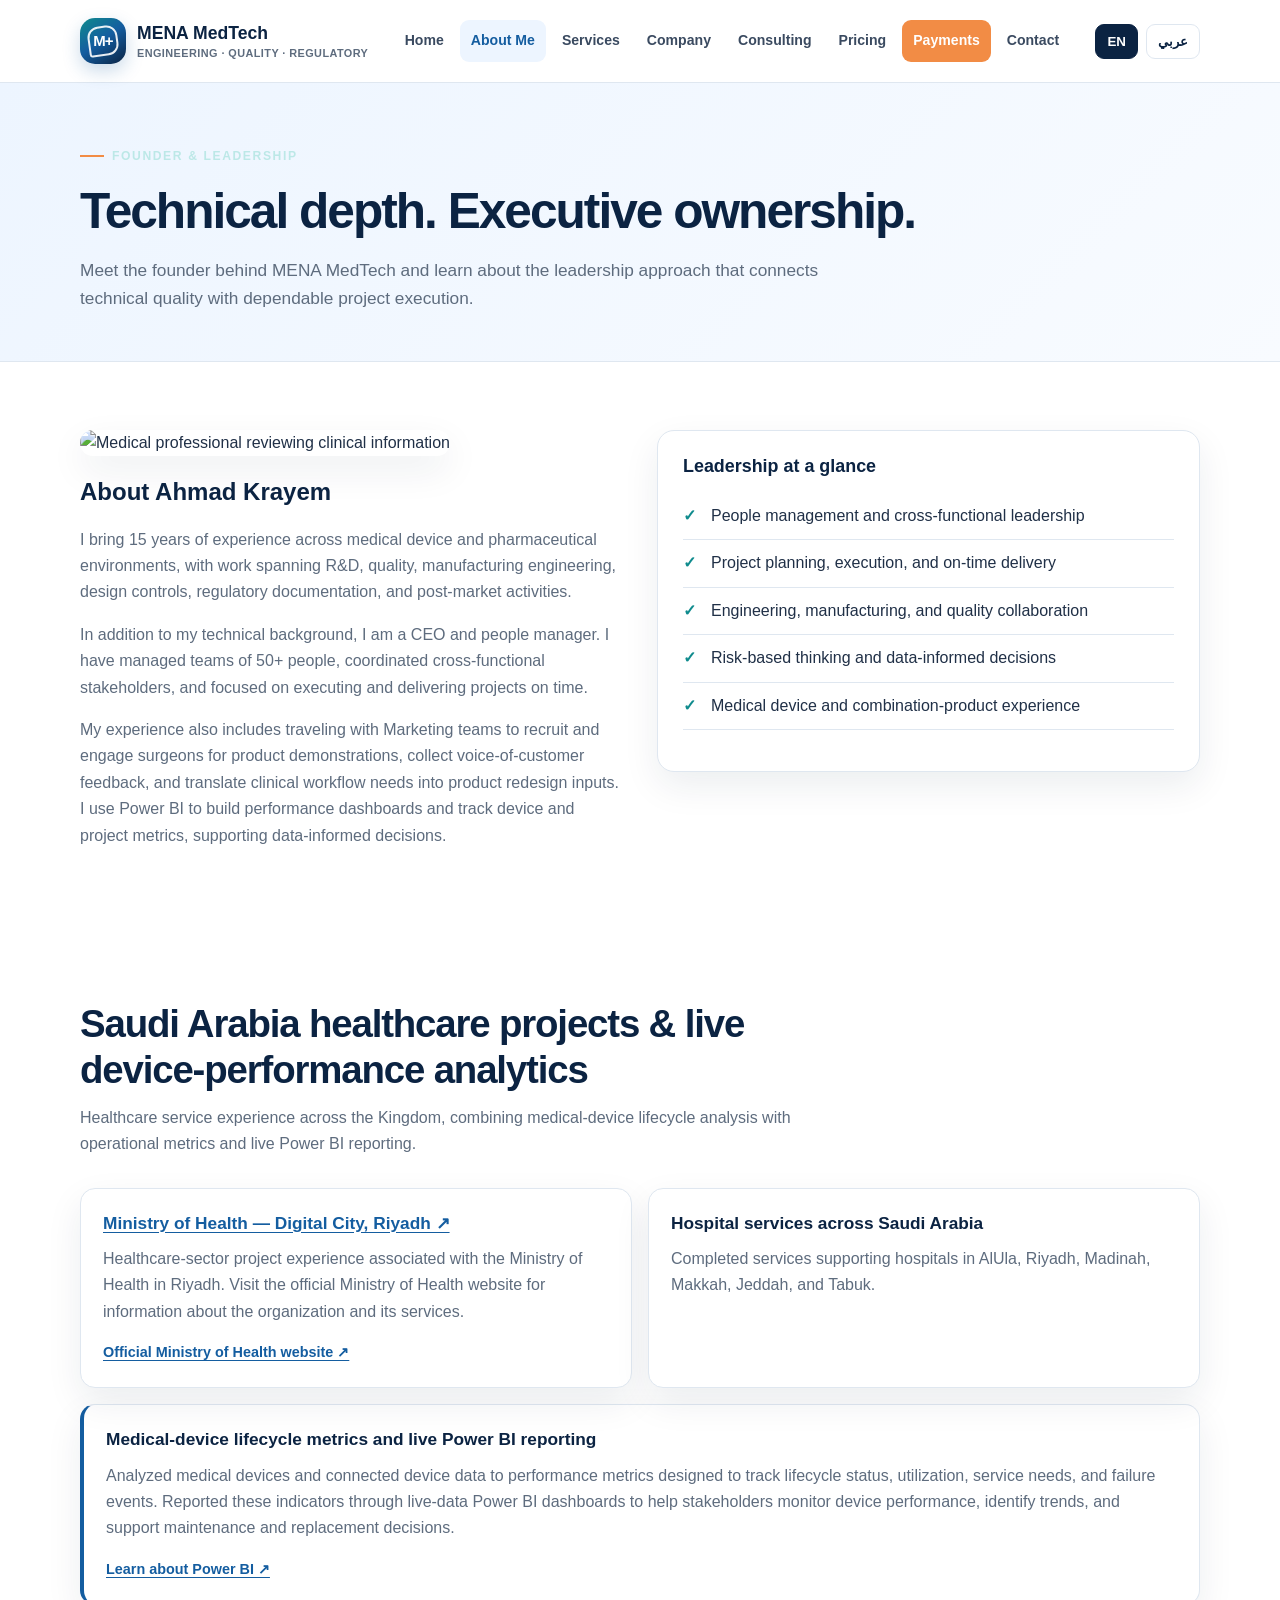
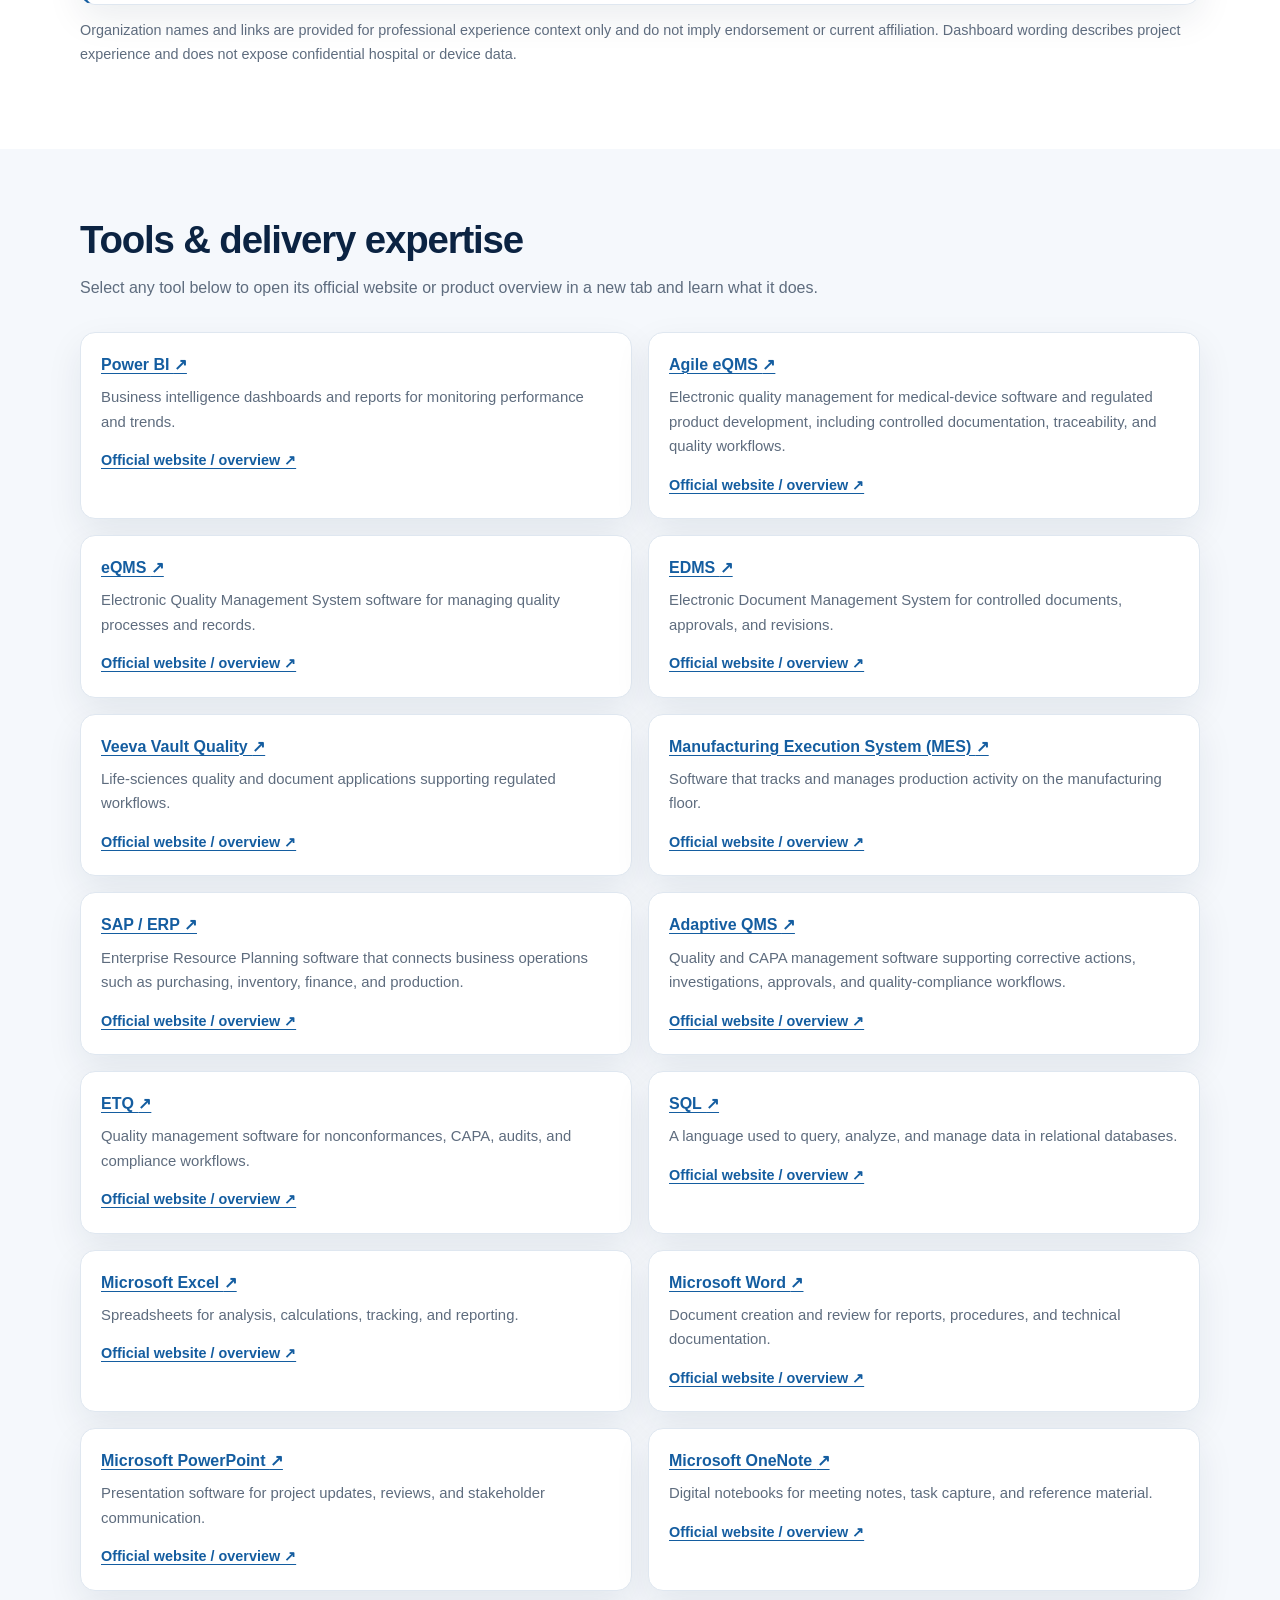
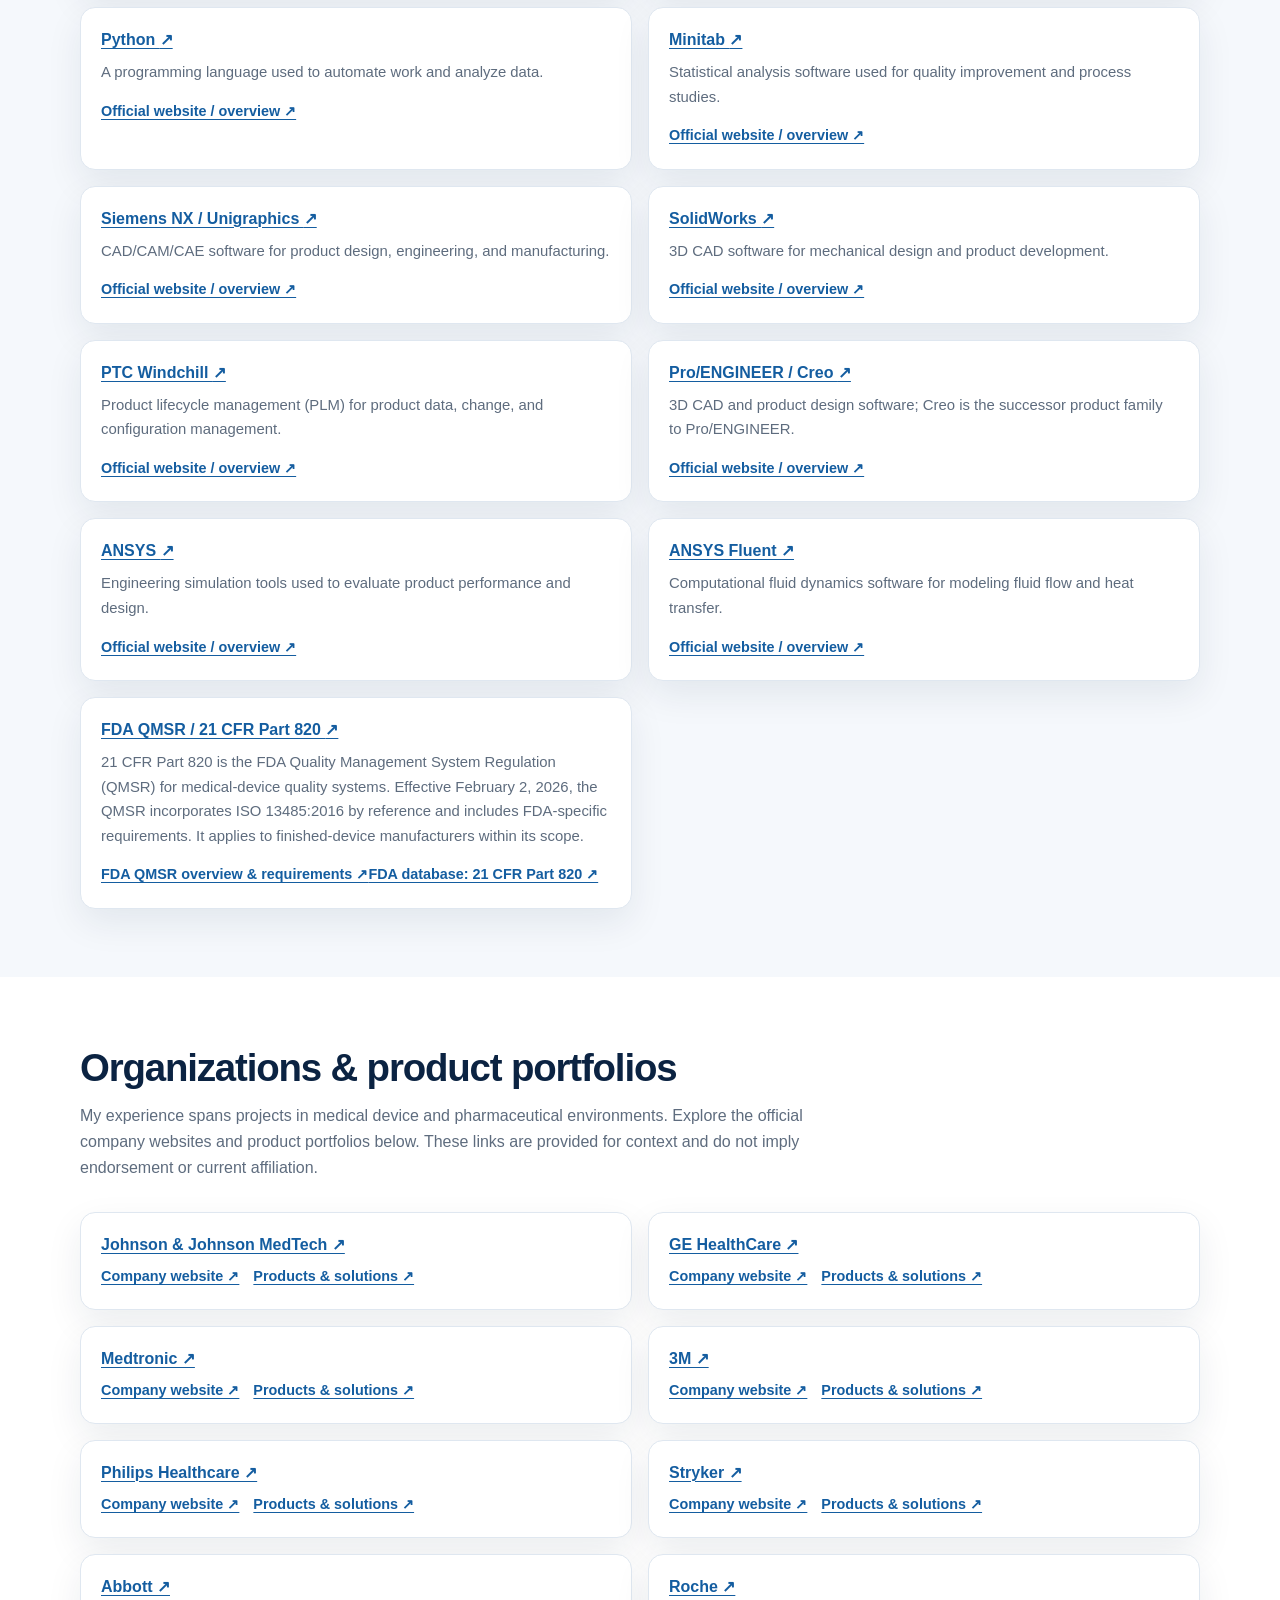
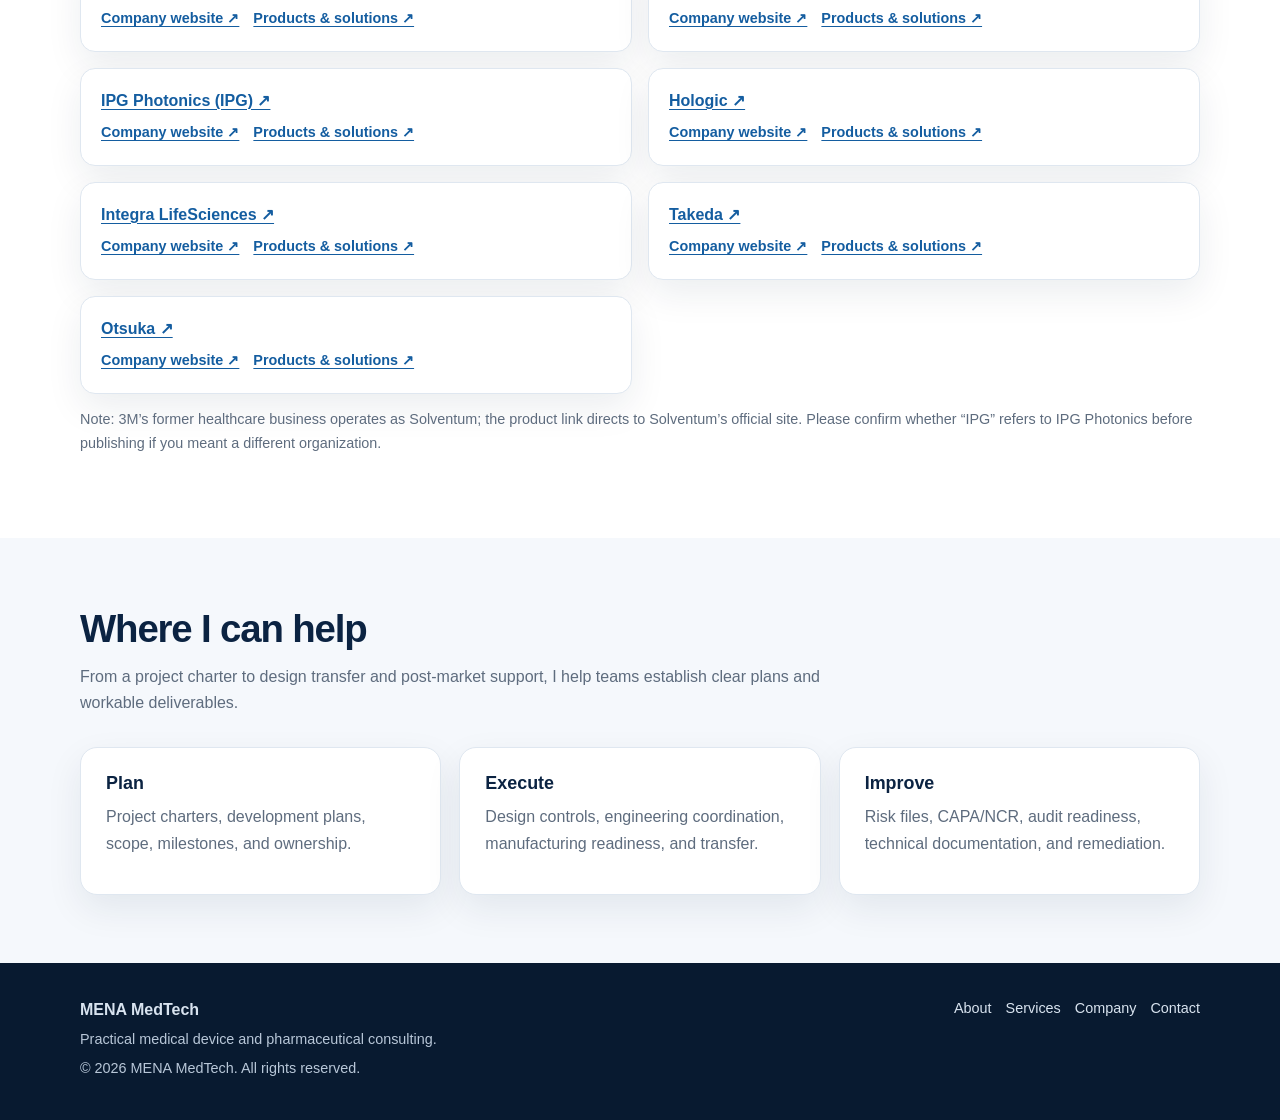
==== commit 7d175062: "Remove middle name from founder name" ====
--- a/about.html
+++ b/about.html
@@ -1,2 +1,2 @@
 <!doctype html><html lang="en" dir="ltr"><head><meta charset="utf-8"><meta name="viewport" content="width=device-width, initial-scale=1"><meta name="description" content="Meet MENA MedTech's founder and learn about his engineering, executive leadership, people management, and project delivery experience."><meta name="theme-color" content="#0b2342"><title>About Me | MENA MedTech</title><link rel="stylesheet" href="site.css"></head><body><header class="site-header"><div class="container nav-wrap"><a class="brand" href="index.html" aria-label="MENA MedTech home"><span class="brand-mark">M+</span><span class="brand-name">MENA MedTech<span class="brand-tag">ENGINEERING · QUALITY · REGULATORY</span></span></a><button class="menu-toggle" aria-label="Toggle navigation" aria-expanded="false">☰</button><nav class="nav-links" aria-label="Main navigation"><a href="index.html" data-page="index.html" data-en="Home" data-ar="الرئيسية">Home</a><a href="about.html" data-page="about.html" data-en="About Me" data-ar="نبذة عني">About Me</a><a href="services.html" data-page="services.html" data-en="Services" data-ar="الخدمات">Services</a><a href="company.html" data-page="company.html" data-en="Company" data-ar="الشركة">Company</a><a href="consulting.html" data-page="consulting.html" data-en="Consulting" data-ar="الاستشارات">Consulting</a><a href="pricing.html" data-page="pricing.html" data-en="Pricing" data-ar="الأسعار">Pricing</a><a href="payment.html" class="pay-link" data-en="Payments" data-ar="الدفع">Payments</a><a href="contact.html" data-page="contact.html" data-en="Contact" data-ar="اتصل بنا">Contact</a></nav><div class="nav-actions"><button class="lang-btn active" data-lang="en">EN</button><button class="lang-btn" data-lang="ar">عربي</button></div></div></header>
-<main><section class="page-hero"><div class="container"><span class="eyebrow" data-en="FOUNDER & LEADERSHIP" data-ar="FOUNDER & LEADERSHIP">FOUNDER & LEADERSHIP</span><h1 data-en="Technical depth. Executive ownership." data-ar="خبرة فنية وقيادة تنفيذية.">Technical depth. Executive ownership.</h1><p data-en="Meet the founder behind MENA MedTech and learn about the leadership approach that connects technical quality with dependable project execution." data-ar="تعرّف على مؤسس مينا ميدتك ونهجه القيادي الذي يربط الجودة الفنية بإنجاز المشاريع بشكل موثوق.">Meet the founder behind MENA MedTech and learn about the leadership approach that connects technical quality with dependable project execution.</p></div></section><section class="section"><div class="container content-grid"><div class="prose"><img class="editorial-image" src="https://images.unsplash.com/photo-1579684385127-1ef15d508118?auto=format&fit=crop&w=1100&q=85" alt="Medical professional reviewing clinical information"><h2 data-en="About Ahmad Ali Krayem" data-ar="نبذة عن أحمد علي كريّم">About Ahmad Ali Krayem</h2><p data-en="I bring 15 years of experience across medical device and pharmaceutical environments, with work spanning R&D, quality, manufacturing engineering, design controls, regulatory documentation, and post-market activities." data-ar="أمتلك خبرة تمتد إلى 15 عاماً في بيئات الأجهزة الطبية والصناعات الدوائية، تشمل البحث والتطوير والجودة وهندسة التصنيع وضوابط التصميم والوثائق التنظيمية وأنشطة ما بعد التسويق.">I bring 15 years of experience across medical device and pharmaceutical environments, with work spanning R&D, quality, manufacturing engineering, design controls, regulatory documentation, and post-market activities.</p><p data-en="In addition to my technical background, I am a CEO and people manager. I have managed teams of 50+ people, coordinated cross-functional stakeholders, and focused on executing and delivering projects on time." data-ar="إلى جانب خلفيتي الفنية، أعمل كرئيس تنفيذي (CEO) ومدير للأفراد. أدرت فرقاً تضم أكثر من 50 شخصاً، ونسّقت بين أصحاب المصلحة من تخصصات مختلفة، وركزت على تنفيذ المشاريع وتسليمها في الوقت المحدد.">In addition to my technical background, I am a people manager and CEO-minded business leader. I have managed teams of 50+ people, coordinated cross-functional stakeholders, and focused on executing and delivering projects on time.</p><p data-en="My experience also includes traveling with Marketing teams to recruit and engage surgeons for product demonstrations, collect voice-of-customer feedback, and translate clinical workflow needs into product redesign inputs. I use Power BI to build performance dashboards and track device and project metrics, supporting data-informed decisions." data-ar="نهجي عملي: تحديد المسؤوليات بوضوح، واستخدام البيانات لدعم القرارات، ومعالجة المخاطر مبكراً، وتوحيد جهود الفرق حول نتائج قابلة للقياس.">My experience also includes traveling with Marketing teams to recruit and engage surgeons for product demonstrations, collect voice-of-customer feedback, and translate clinical workflow needs into product redesign inputs. I use Power BI to build performance dashboards and track device and project metrics, supporting data-informed decisions.</p></div><aside class="card"><h3 data-en="Leadership at a glance" data-ar="لمحة عن القيادة">Leadership at a glance</h3><ul class="check-list"><li data-en="People management and cross-functional leadership" data-ar="إدارة الأفراد وقيادة الفرق متعددة التخصصات">People management and cross-functional leadership</li><li data-en="Project planning, execution, and on-time delivery" data-ar="تخطيط المشاريع وتنفيذها وتسليمها في الوقت المحدد">Project planning, execution, and on-time delivery</li><li data-en="Engineering, manufacturing, and quality collaboration" data-ar="التعاون في الهندسة والتصنيع والجودة">Engineering, manufacturing, and quality collaboration</li><li data-en="Risk-based thinking and data-informed decisions" data-ar="التفكير القائم على المخاطر والقرارات المستندة إلى البيانات">Risk-based thinking and data-informed decisions</li><li data-en="Medical device and combination-product experience" data-ar="خبرة في الأجهزة الطبية والمنتجات المركبة">Medical device and combination-product experience</li></ul></aside></div></section><section class="section"><div class="container"><div class="section-head"><h2 data-en="Saudi Arabia healthcare projects &amp; live device-performance analytics" data-ar="مشاريع الرعاية الصحية في المملكة وتحليلات أداء الأجهزة المباشرة">Saudi Arabia healthcare projects &amp; live device-performance analytics</h2><p data-en="Healthcare service experience across the Kingdom, combining medical-device lifecycle analysis with operational metrics and live Power BI reporting." data-ar="خبرة في تقديم الخدمات لقطاع الرعاية الصحية في مختلف أنحاء المملكة، مع تحليل دورة حياة الأجهزة الطبية وربطها بمؤشرات تشغيلية وتقارير مباشرة عبر Power BI.">Healthcare service experience across the Kingdom, combining medical-device lifecycle analysis with operational metrics and live Power BI reporting.</p></div><div class="ksa-project-grid"><article class="ksa-project-card"><h3><a href="https://www.moh.gov.sa/EN/" target="_blank" rel="noopener noreferrer" data-en="Ministry of Health — Digital City, Riyadh ↗" data-ar="وزارة الصحة — المدينة الرقمية، الرياض ↗">Ministry of Health — Digital City, Riyadh ↗</a></h3><p data-en="Healthcare-sector project experience associated with the Ministry of Health in Riyadh. Visit the official Ministry of Health website for information about the organization and its services." data-ar="خبرة في مشاريع بقطاع الرعاية الصحية مرتبطة بوزارة الصحة في الرياض. تفضل بزيارة الموقع الرسمي لوزارة الصحة للتعرّف على الجهة وخدماتها.">Healthcare-sector project experience associated with the Ministry of Health in Riyadh. Visit the official Ministry of Health website for information about the organization and its services.</p><a class="tool-official-link" href="https://www.moh.gov.sa/EN/" target="_blank" rel="noopener noreferrer">Official Ministry of Health website ↗</a></article><article class="ksa-project-card"><h3 data-en="Hospital services across Saudi Arabia" data-ar="خدمات المستشفيات في أنحاء المملكة العربية السعودية">Hospital services across Saudi Arabia</h3><p data-en="Completed services supporting hospitals in AlUla, Riyadh, Madinah, Makkah, Jeddah, and Tabuk." data-ar="تم إنجاز خدمات لدعم المستشفيات في العلا والرياض والمدينة المنورة ومكة المكرمة وجدة وتبوك.">Completed services supporting hospitals in AlUla, Riyadh, Madinah, Makkah, Jeddah, and Tabuk.</p></article></div><article class="ksa-analytics-card"><h3 data-en="Medical-device lifecycle metrics and live Power BI reporting" data-ar="مؤشرات دورة حياة الأجهزة الطبية وتقارير Power BI المباشرة">Medical-device lifecycle metrics and live Power BI reporting</h3><p data-en="Analyzed medical devices and connected device data to performance metrics designed to track lifecycle status, utilization, service needs, and failure events. Reported these indicators through live-data Power BI dashboards to help stakeholders monitor device performance, identify trends, and support maintenance and replacement decisions." data-ar="تحليل الأجهزة الطبية وربط بياناتها بمؤشرات أداء مصممة لمتابعة حالة دورة الحياة والاستخدام واحتياجات الخدمة وأحداث الأعطال. وعُرضت هذه المؤشرات عبر لوحات Power BI ببيانات مباشرة لمساعدة أصحاب المصلحة على مراقبة أداء الأجهزة وتحديد الاتجاهات ودعم قرارات الصيانة والاستبدال.">Analyzed medical devices and connected device data to performance metrics designed to track lifecycle status, utilization, service needs, and failure events. Reported these indicators through live-data Power BI dashboards to help stakeholders monitor device performance, identify trends, and support maintenance and replacement decisions.</p><a href="https://learn.microsoft.com/en-us/power-bi/fundamentals/power-bi-overview" target="_blank" rel="noopener noreferrer" class="tool-official-link">Learn about Power BI ↗</a></article><p class="price-note" data-en="Organization names and links are provided for professional experience context only and do not imply endorsement or current affiliation. Dashboard wording describes project experience and does not expose confidential hospital or device data." data-ar="تُذكر أسماء الجهات وروابطها في سياق الخبرة المهنية فقط، ولا تعني وجود تأييد أو ارتباط حالي. ويصف النص خبرة المشاريع دون عرض بيانات سرية للمستشفيات أو الأجهزة.">Organization names and links are provided for professional experience context only and do not imply endorsement or current affiliation. Dashboard wording describes project experience and does not expose confidential hospital or device data.</p></div></section><section class="section section-soft"><div class="container"><div class="section-head"><h2 data-en="Tools & delivery expertise" data-ar="الأدوات وخبرة التنفيذ">Tools & delivery expertise</h2><p data-en="Select any tool below to open its official website or product overview in a new tab and learn what it does." data-ar="اختر أي أداة أدناه لفتح موقعها الرسمي أو صفحة تعريف المنتج في علامة تبويب جديدة والتعرّف على وظيفتها.">Select any tool below to open its official website or product overview in a new tab and learn what it does.</p></div><div class="tool-detail-grid"><article class="tool-detail-card"><h3><a href="https://learn.microsoft.com/en-us/power-bi/fundamentals/power-bi-overview" target="_blank" rel="noopener noreferrer">Power BI <span aria-hidden="true">↗</span></a></h3><p>Business intelligence dashboards and reports for monitoring performance and trends.</p><a class="tool-official-link" href="https://learn.microsoft.com/en-us/power-bi/fundamentals/power-bi-overview" target="_blank" rel="noopener noreferrer">Official website / overview ↗</a></article><article class="tool-detail-card"><h3><a href="https://www.ketryx.com/capabilities/eqms" target="_blank" rel="noopener noreferrer">Agile eQMS <span aria-hidden="true">↗</span></a></h3><p>Electronic quality management for medical-device software and regulated product development, including controlled documentation, traceability, and quality workflows.</p><a class="tool-official-link" href="https://www.ketryx.com/capabilities/eqms" target="_blank" rel="noopener noreferrer">Official website / overview ↗</a></article><article class="tool-detail-card"><h3><a href="https://www.etq.com/" target="_blank" rel="noopener noreferrer">eQMS <span aria-hidden="true">↗</span></a></h3><p>Electronic Quality Management System software for managing quality processes and records.</p><a class="tool-official-link" href="https://www.etq.com/" target="_blank" rel="noopener noreferrer">Official website / overview ↗</a></article><article class="tool-detail-card"><h3><a href="https://www.veeva.com/products/veeva-qualitydocs/" target="_blank" rel="noopener noreferrer">EDMS <span aria-hidden="true">↗</span></a></h3><p>Electronic Document Management System for controlled documents, approvals, and revisions.</p><a class="tool-official-link" href="https://www.veeva.com/products/veeva-qualitydocs/" target="_blank" rel="noopener noreferrer">Official website / overview ↗</a></article><article class="tool-detail-card"><h3><a href="https://www.veeva.com/products/veeva-qualitydocs/" target="_blank" rel="noopener noreferrer">Veeva Vault Quality <span aria-hidden="true">↗</span></a></h3><p>Life-sciences quality and document applications supporting regulated workflows.</p><a class="tool-official-link" href="https://www.veeva.com/products/veeva-qualitydocs/" target="_blank" rel="noopener noreferrer">Official website / overview ↗</a></article><article class="tool-detail-card"><h3><a href="https://www.sap.com/products/scm/digital-manufacturing/what-is-mes.html" target="_blank" rel="noopener noreferrer">Manufacturing Execution System (MES) <span aria-hidden="true">↗</span></a></h3><p>Software that tracks and manages production activity on the manufacturing floor.</p><a class="tool-official-link" href="https://www.sap.com/products/scm/digital-manufacturing/what-is-mes.html" target="_blank" rel="noopener noreferrer">Official website / overview ↗</a></article><article class="tool-detail-card"><h3><a href="https://www.sap.com/resources/what-is-erp" target="_blank" rel="noopener noreferrer">SAP / ERP <span aria-hidden="true">↗</span></a></h3><p>Enterprise Resource Planning software that connects business operations such as purchasing, inventory, finance, and production.</p><a class="tool-official-link" href="https://www.sap.com/resources/what-is-erp" target="_blank" rel="noopener noreferrer">Official website / overview ↗</a></article><article class="tool-detail-card"><h3><a href="https://www.adaptivebms.com/" target="_blank" rel="noopener noreferrer">Adaptive QMS <span aria-hidden="true">↗</span></a></h3><p>Quality and CAPA management software supporting corrective actions, investigations, approvals, and quality-compliance workflows.</p><a class="tool-official-link" href="https://www.adaptivebms.com/" target="_blank" rel="noopener noreferrer">Official website / overview ↗</a></article><article class="tool-detail-card"><h3><a href="https://www.etq.com/" target="_blank" rel="noopener noreferrer">ETQ <span aria-hidden="true">↗</span></a></h3><p>Quality management software for nonconformances, CAPA, audits, and compliance workflows.</p><a class="tool-official-link" href="https://www.etq.com/" target="_blank" rel="noopener noreferrer">Official website / overview ↗</a></article><article class="tool-detail-card"><h3><a href="https://learn.microsoft.com/en-us/sql/t-sql/language-reference" target="_blank" rel="noopener noreferrer">SQL <span aria-hidden="true">↗</span></a></h3><p>A language used to query, analyze, and manage data in relational databases.</p><a class="tool-official-link" href="https://learn.microsoft.com/en-us/sql/t-sql/language-reference" target="_blank" rel="noopener noreferrer">Official website / overview ↗</a></article><article class="tool-detail-card"><h3><a href="https://www.microsoft.com/en-us/microsoft-365/excel" target="_blank" rel="noopener noreferrer">Microsoft Excel <span aria-hidden="true">↗</span></a></h3><p>Spreadsheets for analysis, calculations, tracking, and reporting.</p><a class="tool-official-link" href="https://www.microsoft.com/en-us/microsoft-365/excel" target="_blank" rel="noopener noreferrer">Official website / overview ↗</a></article><article class="tool-detail-card"><h3><a href="https://www.microsoft.com/en-us/microsoft-365/word" target="_blank" rel="noopener noreferrer">Microsoft Word <span aria-hidden="true">↗</span></a></h3><p>Document creation and review for reports, procedures, and technical documentation.</p><a class="tool-official-link" href="https://www.microsoft.com/en-us/microsoft-365/word" target="_blank" rel="noopener noreferrer">Official website / overview ↗</a></article><article class="tool-detail-card"><h3><a href="https://www.microsoft.com/en-us/microsoft-365/powerpoint" target="_blank" rel="noopener noreferrer">Microsoft PowerPoint <span aria-hidden="true">↗</span></a></h3><p>Presentation software for project updates, reviews, and stakeholder communication.</p><a class="tool-official-link" href="https://www.microsoft.com/en-us/microsoft-365/powerpoint" target="_blank" rel="noopener noreferrer">Official website / overview ↗</a></article><article class="tool-detail-card"><h3><a href="https://www.microsoft.com/en-us/microsoft-365/onenote/digital-note-taking-app" target="_blank" rel="noopener noreferrer">Microsoft OneNote <span aria-hidden="true">↗</span></a></h3><p>Digital notebooks for meeting notes, task capture, and reference material.</p><a class="tool-official-link" href="https://www.microsoft.com/en-us/microsoft-365/onenote/digital-note-taking-app" target="_blank" rel="noopener noreferrer">Official website / overview ↗</a></article><article class="tool-detail-card"><h3><a href="https://www.python.org/about/" target="_blank" rel="noopener noreferrer">Python <span aria-hidden="true">↗</span></a></h3><p>A programming language used to automate work and analyze data.</p><a class="tool-official-link" href="https://www.python.org/about/" target="_blank" rel="noopener noreferrer">Official website / overview ↗</a></article><article class="tool-detail-card"><h3><a href="https://www.minitab.com/en-us/products/minitab/" target="_blank" rel="noopener noreferrer">Minitab <span aria-hidden="true">↗</span></a></h3><p>Statistical analysis software used for quality improvement and process studies.</p><a class="tool-official-link" href="https://www.minitab.com/en-us/products/minitab/" target="_blank" rel="noopener noreferrer">Official website / overview ↗</a></article><article class="tool-detail-card"><h3><a href="https://plm.sw.siemens.com/en-US/nx/" target="_blank" rel="noopener noreferrer">Siemens NX / Unigraphics <span aria-hidden="true">↗</span></a></h3><p>CAD/CAM/CAE software for product design, engineering, and manufacturing.</p><a class="tool-official-link" href="https://plm.sw.siemens.com/en-US/nx/" target="_blank" rel="noopener noreferrer">Official website / overview ↗</a></article><article class="tool-detail-card"><h3><a href="https://www.solidworks.com/" target="_blank" rel="noopener noreferrer">SolidWorks <span aria-hidden="true">↗</span></a></h3><p>3D CAD software for mechanical design and product development.</p><a class="tool-official-link" href="https://www.solidworks.com/" target="_blank" rel="noopener noreferrer">Official website / overview ↗</a></article><article class="tool-detail-card"><h3><a href="https://www.ptc.com/en/products/windchill" target="_blank" rel="noopener noreferrer">PTC Windchill <span aria-hidden="true">↗</span></a></h3><p>Product lifecycle management (PLM) for product data, change, and configuration management.</p><a class="tool-official-link" href="https://www.ptc.com/en/products/windchill" target="_blank" rel="noopener noreferrer">Official website / overview ↗</a></article><article class="tool-detail-card"><h3><a href="https://www.ptc.com/en/products/creo" target="_blank" rel="noopener noreferrer">Pro/ENGINEER / Creo <span aria-hidden="true">↗</span></a></h3><p>3D CAD and product design software; Creo is the successor product family to Pro/ENGINEER.</p><a class="tool-official-link" href="https://www.ptc.com/en/products/creo" target="_blank" rel="noopener noreferrer">Official website / overview ↗</a></article><article class="tool-detail-card"><h3><a href="https://www.ansys.com/products" target="_blank" rel="noopener noreferrer">ANSYS <span aria-hidden="true">↗</span></a></h3><p>Engineering simulation tools used to evaluate product performance and design.</p><a class="tool-official-link" href="https://www.ansys.com/products" target="_blank" rel="noopener noreferrer">Official website / overview ↗</a></article><article class="tool-detail-card"><h3><a href="https://www.ansys.com/products/fluids/ansys-fluent" target="_blank" rel="noopener noreferrer">ANSYS Fluent <span aria-hidden="true">↗</span></a></h3><p>Computational fluid dynamics software for modeling fluid flow and heat transfer.</p><a class="tool-official-link" href="https://www.ansys.com/products/fluids/ansys-fluent" target="_blank" rel="noopener noreferrer">Official website / overview ↗</a></article><article class="tool-detail-card"><h3><a href="https://www.fda.gov/medical-devices/postmarket-requirements-devices/quality-management-system-regulation-qmsr" target="_blank" rel="noopener noreferrer">FDA QMSR / 21 CFR Part 820 <span aria-hidden="true">↗</span></a></h3><p>21 CFR Part 820 is the FDA Quality Management System Regulation (QMSR) for medical-device quality systems. Effective February 2, 2026, the QMSR incorporates ISO 13485:2016 by reference and includes FDA-specific requirements. It applies to finished-device manufacturers within its scope.</p><a class="tool-official-link" href="https://www.fda.gov/medical-devices/postmarket-requirements-devices/quality-management-system-regulation-qmsr" target="_blank" rel="noopener noreferrer">FDA QMSR overview &amp; requirements ↗</a><a class="tool-official-link" href="https://www.accessdata.fda.gov/scripts/cdrh/cfdocs/cfcfr/CFRSearch.cfm?CFRPart=820" target="_blank" rel="noopener noreferrer">FDA database: 21 CFR Part 820 ↗</a></article></div></div></div></section><section class="section"><div class="container"><div class="section-head"><h2 data-en="Organizations & product portfolios" data-ar="الشركات ومحافظ المنتجات">Organizations & product portfolios</h2><p data-en="My experience spans projects in medical device and pharmaceutical environments. Explore the official company websites and product portfolios below. These links are provided for context and do not imply endorsement or current affiliation." data-ar="تشمل خبرتي مشاريع في بيئات الأجهزة الطبية والصناعات الدوائية. استكشف المواقع الرسمية للشركات ومحافظ منتجاتها أدناه. تُعرض هذه الروابط للتعريف ولا تعني وجود تأييد أو ارتباط حالي.">My experience spans projects in medical device and pharmaceutical environments. Explore the official company websites and product portfolios below. These links are provided for context and do not imply endorsement or current affiliation.</p></div><div class="company-link-grid"><article class="company-link-card"><h3><a href="https://www.jnjmedtech.com/en-US/" target="_blank" rel="noopener noreferrer">Johnson & Johnson MedTech ↗</a></h3><div class="company-link-actions"><a href="https://www.jnjmedtech.com/en-US/" target="_blank" rel="noopener noreferrer">Company website ↗</a><a href="https://www.jnj.com/healthcare-products" target="_blank" rel="noopener noreferrer">Products & solutions ↗</a></div></article><article class="company-link-card"><h3><a href="https://www.gehealthcare.com/en-us" target="_blank" rel="noopener noreferrer">GE HealthCare ↗</a></h3><div class="company-link-actions"><a href="https://www.gehealthcare.com/en-us" target="_blank" rel="noopener noreferrer">Company website ↗</a><a href="https://www.gehealthcare.com/en-us/products" target="_blank" rel="noopener noreferrer">Products & solutions ↗</a></div></article><article class="company-link-card"><h3><a href="https://www.medtronic.com/en-us/index.html" target="_blank" rel="noopener noreferrer">Medtronic ↗</a></h3><div class="company-link-actions"><a href="https://www.medtronic.com/en-us/index.html" target="_blank" rel="noopener noreferrer">Company website ↗</a><a href="https://www.medtronic.com/en-us/our-products.html" target="_blank" rel="noopener noreferrer">Products & solutions ↗</a></div></article><article class="company-link-card"><h3><a href="https://www.3m.com/" target="_blank" rel="noopener noreferrer">3M ↗</a></h3><div class="company-link-actions"><a href="https://www.3m.com/" target="_blank" rel="noopener noreferrer">Company website ↗</a><a href="https://www.solventum.com/en-us/home/our-products/" target="_blank" rel="noopener noreferrer">Products & solutions ↗</a></div></article><article class="company-link-card"><h3><a href="https://www.usa.philips.com/healthcare" target="_blank" rel="noopener noreferrer">Philips Healthcare ↗</a></h3><div class="company-link-actions"><a href="https://www.usa.philips.com/healthcare" target="_blank" rel="noopener noreferrer">Company website ↗</a><a href="https://www.usa.philips.com/healthcare" target="_blank" rel="noopener noreferrer">Products & solutions ↗</a></div></article><article class="company-link-card"><h3><a href="https://www.stryker.com/" target="_blank" rel="noopener noreferrer">Stryker ↗</a></h3><div class="company-link-actions"><a href="https://www.stryker.com/" target="_blank" rel="noopener noreferrer">Company website ↗</a><a href="https://www.stryker.com/us/en/about/our-products.html" target="_blank" rel="noopener noreferrer">Products & solutions ↗</a></div></article><article class="company-link-card"><h3><a href="https://www.abbott.com/" target="_blank" rel="noopener noreferrer">Abbott ↗</a></h3><div class="company-link-actions"><a href="https://www.abbott.com/" target="_blank" rel="noopener noreferrer">Company website ↗</a><a href="https://www.abbott.com/our-products/product-list.html" target="_blank" rel="noopener noreferrer">Products & solutions ↗</a></div></article><article class="company-link-card"><h3><a href="https://www.roche.com/" target="_blank" rel="noopener noreferrer">Roche ↗</a></h3><div class="company-link-actions"><a href="https://www.roche.com/" target="_blank" rel="noopener noreferrer">Company website ↗</a><a href="https://www.roche.com/solutions" target="_blank" rel="noopener noreferrer">Products & solutions ↗</a></div></article><article class="company-link-card"><h3><a href="https://www.ipgphotonics.com/" target="_blank" rel="noopener noreferrer">IPG Photonics (IPG) ↗</a></h3><div class="company-link-actions"><a href="https://www.ipgphotonics.com/" target="_blank" rel="noopener noreferrer">Company website ↗</a><a href="https://www.ipgphotonics.com/products" target="_blank" rel="noopener noreferrer">Products & solutions ↗</a></div></article><article class="company-link-card"><h3><a href="https://www.hologic.com/" target="_blank" rel="noopener noreferrer">Hologic ↗</a></h3><div class="company-link-actions"><a href="https://www.hologic.com/" target="_blank" rel="noopener noreferrer">Company website ↗</a><a href="https://www.hologic.com/products" target="_blank" rel="noopener noreferrer">Products & solutions ↗</a></div></article><article class="company-link-card"><h3><a href="https://www.integralife.com/" target="_blank" rel="noopener noreferrer">Integra LifeSciences ↗</a></h3><div class="company-link-actions"><a href="https://www.integralife.com/" target="_blank" rel="noopener noreferrer">Company website ↗</a><a href="https://www.integralife.com/products" target="_blank" rel="noopener noreferrer">Products & solutions ↗</a></div></article><article class="company-link-card"><h3><a href="https://www.takeda.com/" target="_blank" rel="noopener noreferrer">Takeda ↗</a></h3><div class="company-link-actions"><a href="https://www.takeda.com/" target="_blank" rel="noopener noreferrer">Company website ↗</a><a href="https://www.takeda.com/what-we-do/" target="_blank" rel="noopener noreferrer">Products & solutions ↗</a></div></article><article class="company-link-card"><h3><a href="https://www.otsuka-us.com/" target="_blank" rel="noopener noreferrer">Otsuka ↗</a></h3><div class="company-link-actions"><a href="https://www.otsuka-us.com/" target="_blank" rel="noopener noreferrer">Company website ↗</a><a href="https://www.otsuka-us.com/therapeutic-areas" target="_blank" rel="noopener noreferrer">Products & solutions ↗</a></div></article></div><p class="price-note">Note: 3M’s former healthcare business operates as Solventum; the product link directs to Solventum’s official site. Please confirm whether “IPG” refers to IPG Photonics before publishing if you meant a different organization.</p></div></section><section class="section section-soft"><div class="container"><div class="section-head"><h2 data-en="Where I can help" data-ar="مجالات الدعم">Where I can help</h2><p data-en="From a project charter to design transfer and post-market support, I help teams establish clear plans and workable deliverables." data-ar="من ميثاق المشروع إلى نقل التصميم ودعم ما بعد التسويق، أساعد الفرق على وضع خطط واضحة ومخرجات عملية.">From a project charter to design transfer and post-market support, I help teams establish clear plans and workable deliverables.</p></div><div class="grid-3"><article class="card"><h3 data-en="Plan" data-ar="التخطيط">Plan</h3><p data-en="Project charters, development plans, scope, milestones, and ownership." data-ar="مواثيق المشاريع وخطط التطوير والنطاق والمعالم والمسؤوليات.">Project charters, development plans, scope, milestones, and ownership.</p></article><article class="card"><h3 data-en="Execute" data-ar="التنفيذ">Execute</h3><p data-en="Design controls, engineering coordination, manufacturing readiness, and transfer." data-ar="ضوابط التصميم وتنسيق الهندسة وجاهزية التصنيع ونقل التصميم.">Design controls, engineering coordination, manufacturing readiness, and transfer.</p></article><article class="card"><h3 data-en="Improve" data-ar="التحسين">Improve</h3><p data-en="Risk files, CAPA/NCR, audit readiness, technical documentation, and remediation." data-ar="ملفات المخاطر وCAPA/NCR والاستعداد للتدقيق والوثائق الفنية والمعالجة.">Risk files, CAPA/NCR, audit readiness, technical documentation, and remediation.</p></article></div></div></section></main><footer class="site-footer"><div class="container footer-grid"><div><strong>MENA MedTech</strong><p>Practical medical device and pharmaceutical consulting.</p><p>© <span data-year></span> MENA MedTech. All rights reserved.</p></div><div class="footer-links"><a href="about.html">About</a><a href="services.html">Services</a><a href="company.html">Company</a><a href="contact.html">Contact</a></div></div></footer><script src="site.js"></script></body></html>+<main><section class="page-hero"><div class="container"><span class="eyebrow" data-en="FOUNDER & LEADERSHIP" data-ar="FOUNDER & LEADERSHIP">FOUNDER & LEADERSHIP</span><h1 data-en="Technical depth. Executive ownership." data-ar="خبرة فنية وقيادة تنفيذية.">Technical depth. Executive ownership.</h1><p data-en="Meet the founder behind MENA MedTech and learn about the leadership approach that connects technical quality with dependable project execution." data-ar="تعرّف على مؤسس مينا ميدتك ونهجه القيادي الذي يربط الجودة الفنية بإنجاز المشاريع بشكل موثوق.">Meet the founder behind MENA MedTech and learn about the leadership approach that connects technical quality with dependable project execution.</p></div></section><section class="section"><div class="container content-grid"><div class="prose"><img class="editorial-image" src="https://images.unsplash.com/photo-1579684385127-1ef15d508118?auto=format&fit=crop&w=1100&q=85" alt="Medical professional reviewing clinical information"><h2 data-en="About Ahmad Krayem" data-ar="نبذة عن أحمد كريّم">About Ahmad Krayem</h2><p data-en="I bring 15 years of experience across medical device and pharmaceutical environments, with work spanning R&D, quality, manufacturing engineering, design controls, regulatory documentation, and post-market activities." data-ar="أمتلك خبرة تمتد إلى 15 عاماً في بيئات الأجهزة الطبية والصناعات الدوائية، تشمل البحث والتطوير والجودة وهندسة التصنيع وضوابط التصميم والوثائق التنظيمية وأنشطة ما بعد التسويق.">I bring 15 years of experience across medical device and pharmaceutical environments, with work spanning R&D, quality, manufacturing engineering, design controls, regulatory documentation, and post-market activities.</p><p data-en="In addition to my technical background, I am a CEO and people manager. I have managed teams of 50+ people, coordinated cross-functional stakeholders, and focused on executing and delivering projects on time." data-ar="إلى جانب خلفيتي الفنية، أعمل كرئيس تنفيذي (CEO) ومدير للأفراد. أدرت فرقاً تضم أكثر من 50 شخصاً، ونسّقت بين أصحاب المصلحة من تخصصات مختلفة، وركزت على تنفيذ المشاريع وتسليمها في الوقت المحدد.">In addition to my technical background, I am a people manager and CEO-minded business leader. I have managed teams of 50+ people, coordinated cross-functional stakeholders, and focused on executing and delivering projects on time.</p><p data-en="My experience also includes traveling with Marketing teams to recruit and engage surgeons for product demonstrations, collect voice-of-customer feedback, and translate clinical workflow needs into product redesign inputs. I use Power BI to build performance dashboards and track device and project metrics, supporting data-informed decisions." data-ar="نهجي عملي: تحديد المسؤوليات بوضوح، واستخدام البيانات لدعم القرارات، ومعالجة المخاطر مبكراً، وتوحيد جهود الفرق حول نتائج قابلة للقياس.">My experience also includes traveling with Marketing teams to recruit and engage surgeons for product demonstrations, collect voice-of-customer feedback, and translate clinical workflow needs into product redesign inputs. I use Power BI to build performance dashboards and track device and project metrics, supporting data-informed decisions.</p></div><aside class="card"><h3 data-en="Leadership at a glance" data-ar="لمحة عن القيادة">Leadership at a glance</h3><ul class="check-list"><li data-en="People management and cross-functional leadership" data-ar="إدارة الأفراد وقيادة الفرق متعددة التخصصات">People management and cross-functional leadership</li><li data-en="Project planning, execution, and on-time delivery" data-ar="تخطيط المشاريع وتنفيذها وتسليمها في الوقت المحدد">Project planning, execution, and on-time delivery</li><li data-en="Engineering, manufacturing, and quality collaboration" data-ar="التعاون في الهندسة والتصنيع والجودة">Engineering, manufacturing, and quality collaboration</li><li data-en="Risk-based thinking and data-informed decisions" data-ar="التفكير القائم على المخاطر والقرارات المستندة إلى البيانات">Risk-based thinking and data-informed decisions</li><li data-en="Medical device and combination-product experience" data-ar="خبرة في الأجهزة الطبية والمنتجات المركبة">Medical device and combination-product experience</li></ul></aside></div></section><section class="section"><div class="container"><div class="section-head"><h2 data-en="Saudi Arabia healthcare projects &amp; live device-performance analytics" data-ar="مشاريع الرعاية الصحية في المملكة وتحليلات أداء الأجهزة المباشرة">Saudi Arabia healthcare projects &amp; live device-performance analytics</h2><p data-en="Healthcare service experience across the Kingdom, combining medical-device lifecycle analysis with operational metrics and live Power BI reporting." data-ar="خبرة في تقديم الخدمات لقطاع الرعاية الصحية في مختلف أنحاء المملكة، مع تحليل دورة حياة الأجهزة الطبية وربطها بمؤشرات تشغيلية وتقارير مباشرة عبر Power BI.">Healthcare service experience across the Kingdom, combining medical-device lifecycle analysis with operational metrics and live Power BI reporting.</p></div><div class="ksa-project-grid"><article class="ksa-project-card"><h3><a href="https://www.moh.gov.sa/EN/" target="_blank" rel="noopener noreferrer" data-en="Ministry of Health — Digital City, Riyadh ↗" data-ar="وزارة الصحة — المدينة الرقمية، الرياض ↗">Ministry of Health — Digital City, Riyadh ↗</a></h3><p data-en="Healthcare-sector project experience associated with the Ministry of Health in Riyadh. Visit the official Ministry of Health website for information about the organization and its services." data-ar="خبرة في مشاريع بقطاع الرعاية الصحية مرتبطة بوزارة الصحة في الرياض. تفضل بزيارة الموقع الرسمي لوزارة الصحة للتعرّف على الجهة وخدماتها.">Healthcare-sector project experience associated with the Ministry of Health in Riyadh. Visit the official Ministry of Health website for information about the organization and its services.</p><a class="tool-official-link" href="https://www.moh.gov.sa/EN/" target="_blank" rel="noopener noreferrer">Official Ministry of Health website ↗</a></article><article class="ksa-project-card"><h3 data-en="Hospital services across Saudi Arabia" data-ar="خدمات المستشفيات في أنحاء المملكة العربية السعودية">Hospital services across Saudi Arabia</h3><p data-en="Completed services supporting hospitals in AlUla, Riyadh, Madinah, Makkah, Jeddah, and Tabuk." data-ar="تم إنجاز خدمات لدعم المستشفيات في العلا والرياض والمدينة المنورة ومكة المكرمة وجدة وتبوك.">Completed services supporting hospitals in AlUla, Riyadh, Madinah, Makkah, Jeddah, and Tabuk.</p></article></div><article class="ksa-analytics-card"><h3 data-en="Medical-device lifecycle metrics and live Power BI reporting" data-ar="مؤشرات دورة حياة الأجهزة الطبية وتقارير Power BI المباشرة">Medical-device lifecycle metrics and live Power BI reporting</h3><p data-en="Analyzed medical devices and connected device data to performance metrics designed to track lifecycle status, utilization, service needs, and failure events. Reported these indicators through live-data Power BI dashboards to help stakeholders monitor device performance, identify trends, and support maintenance and replacement decisions." data-ar="تحليل الأجهزة الطبية وربط بياناتها بمؤشرات أداء مصممة لمتابعة حالة دورة الحياة والاستخدام واحتياجات الخدمة وأحداث الأعطال. وعُرضت هذه المؤشرات عبر لوحات Power BI ببيانات مباشرة لمساعدة أصحاب المصلحة على مراقبة أداء الأجهزة وتحديد الاتجاهات ودعم قرارات الصيانة والاستبدال.">Analyzed medical devices and connected device data to performance metrics designed to track lifecycle status, utilization, service needs, and failure events. Reported these indicators through live-data Power BI dashboards to help stakeholders monitor device performance, identify trends, and support maintenance and replacement decisions.</p><a href="https://learn.microsoft.com/en-us/power-bi/fundamentals/power-bi-overview" target="_blank" rel="noopener noreferrer" class="tool-official-link">Learn about Power BI ↗</a></article><p class="price-note" data-en="Organization names and links are provided for professional experience context only and do not imply endorsement or current affiliation. Dashboard wording describes project experience and does not expose confidential hospital or device data." data-ar="تُذكر أسماء الجهات وروابطها في سياق الخبرة المهنية فقط، ولا تعني وجود تأييد أو ارتباط حالي. ويصف النص خبرة المشاريع دون عرض بيانات سرية للمستشفيات أو الأجهزة.">Organization names and links are provided for professional experience context only and do not imply endorsement or current affiliation. Dashboard wording describes project experience and does not expose confidential hospital or device data.</p></div></section><section class="section section-soft"><div class="container"><div class="section-head"><h2 data-en="Tools & delivery expertise" data-ar="الأدوات وخبرة التنفيذ">Tools & delivery expertise</h2><p data-en="Select any tool below to open its official website or product overview in a new tab and learn what it does." data-ar="اختر أي أداة أدناه لفتح موقعها الرسمي أو صفحة تعريف المنتج في علامة تبويب جديدة والتعرّف على وظيفتها.">Select any tool below to open its official website or product overview in a new tab and learn what it does.</p></div><div class="tool-detail-grid"><article class="tool-detail-card"><h3><a href="https://learn.microsoft.com/en-us/power-bi/fundamentals/power-bi-overview" target="_blank" rel="noopener noreferrer">Power BI <span aria-hidden="true">↗</span></a></h3><p>Business intelligence dashboards and reports for monitoring performance and trends.</p><a class="tool-official-link" href="https://learn.microsoft.com/en-us/power-bi/fundamentals/power-bi-overview" target="_blank" rel="noopener noreferrer">Official website / overview ↗</a></article><article class="tool-detail-card"><h3><a href="https://www.ketryx.com/capabilities/eqms" target="_blank" rel="noopener noreferrer">Agile eQMS <span aria-hidden="true">↗</span></a></h3><p>Electronic quality management for medical-device software and regulated product development, including controlled documentation, traceability, and quality workflows.</p><a class="tool-official-link" href="https://www.ketryx.com/capabilities/eqms" target="_blank" rel="noopener noreferrer">Official website / overview ↗</a></article><article class="tool-detail-card"><h3><a href="https://www.etq.com/" target="_blank" rel="noopener noreferrer">eQMS <span aria-hidden="true">↗</span></a></h3><p>Electronic Quality Management System software for managing quality processes and records.</p><a class="tool-official-link" href="https://www.etq.com/" target="_blank" rel="noopener noreferrer">Official website / overview ↗</a></article><article class="tool-detail-card"><h3><a href="https://www.veeva.com/products/veeva-qualitydocs/" target="_blank" rel="noopener noreferrer">EDMS <span aria-hidden="true">↗</span></a></h3><p>Electronic Document Management System for controlled documents, approvals, and revisions.</p><a class="tool-official-link" href="https://www.veeva.com/products/veeva-qualitydocs/" target="_blank" rel="noopener noreferrer">Official website / overview ↗</a></article><article class="tool-detail-card"><h3><a href="https://www.veeva.com/products/veeva-qualitydocs/" target="_blank" rel="noopener noreferrer">Veeva Vault Quality <span aria-hidden="true">↗</span></a></h3><p>Life-sciences quality and document applications supporting regulated workflows.</p><a class="tool-official-link" href="https://www.veeva.com/products/veeva-qualitydocs/" target="_blank" rel="noopener noreferrer">Official website / overview ↗</a></article><article class="tool-detail-card"><h3><a href="https://www.sap.com/products/scm/digital-manufacturing/what-is-mes.html" target="_blank" rel="noopener noreferrer">Manufacturing Execution System (MES) <span aria-hidden="true">↗</span></a></h3><p>Software that tracks and manages production activity on the manufacturing floor.</p><a class="tool-official-link" href="https://www.sap.com/products/scm/digital-manufacturing/what-is-mes.html" target="_blank" rel="noopener noreferrer">Official website / overview ↗</a></article><article class="tool-detail-card"><h3><a href="https://www.sap.com/resources/what-is-erp" target="_blank" rel="noopener noreferrer">SAP / ERP <span aria-hidden="true">↗</span></a></h3><p>Enterprise Resource Planning software that connects business operations such as purchasing, inventory, finance, and production.</p><a class="tool-official-link" href="https://www.sap.com/resources/what-is-erp" target="_blank" rel="noopener noreferrer">Official website / overview ↗</a></article><article class="tool-detail-card"><h3><a href="https://www.adaptivebms.com/" target="_blank" rel="noopener noreferrer">Adaptive QMS <span aria-hidden="true">↗</span></a></h3><p>Quality and CAPA management software supporting corrective actions, investigations, approvals, and quality-compliance workflows.</p><a class="tool-official-link" href="https://www.adaptivebms.com/" target="_blank" rel="noopener noreferrer">Official website / overview ↗</a></article><article class="tool-detail-card"><h3><a href="https://www.etq.com/" target="_blank" rel="noopener noreferrer">ETQ <span aria-hidden="true">↗</span></a></h3><p>Quality management software for nonconformances, CAPA, audits, and compliance workflows.</p><a class="tool-official-link" href="https://www.etq.com/" target="_blank" rel="noopener noreferrer">Official website / overview ↗</a></article><article class="tool-detail-card"><h3><a href="https://learn.microsoft.com/en-us/sql/t-sql/language-reference" target="_blank" rel="noopener noreferrer">SQL <span aria-hidden="true">↗</span></a></h3><p>A language used to query, analyze, and manage data in relational databases.</p><a class="tool-official-link" href="https://learn.microsoft.com/en-us/sql/t-sql/language-reference" target="_blank" rel="noopener noreferrer">Official website / overview ↗</a></article><article class="tool-detail-card"><h3><a href="https://www.microsoft.com/en-us/microsoft-365/excel" target="_blank" rel="noopener noreferrer">Microsoft Excel <span aria-hidden="true">↗</span></a></h3><p>Spreadsheets for analysis, calculations, tracking, and reporting.</p><a class="tool-official-link" href="https://www.microsoft.com/en-us/microsoft-365/excel" target="_blank" rel="noopener noreferrer">Official website / overview ↗</a></article><article class="tool-detail-card"><h3><a href="https://www.microsoft.com/en-us/microsoft-365/word" target="_blank" rel="noopener noreferrer">Microsoft Word <span aria-hidden="true">↗</span></a></h3><p>Document creation and review for reports, procedures, and technical documentation.</p><a class="tool-official-link" href="https://www.microsoft.com/en-us/microsoft-365/word" target="_blank" rel="noopener noreferrer">Official website / overview ↗</a></article><article class="tool-detail-card"><h3><a href="https://www.microsoft.com/en-us/microsoft-365/powerpoint" target="_blank" rel="noopener noreferrer">Microsoft PowerPoint <span aria-hidden="true">↗</span></a></h3><p>Presentation software for project updates, reviews, and stakeholder communication.</p><a class="tool-official-link" href="https://www.microsoft.com/en-us/microsoft-365/powerpoint" target="_blank" rel="noopener noreferrer">Official website / overview ↗</a></article><article class="tool-detail-card"><h3><a href="https://www.microsoft.com/en-us/microsoft-365/onenote/digital-note-taking-app" target="_blank" rel="noopener noreferrer">Microsoft OneNote <span aria-hidden="true">↗</span></a></h3><p>Digital notebooks for meeting notes, task capture, and reference material.</p><a class="tool-official-link" href="https://www.microsoft.com/en-us/microsoft-365/onenote/digital-note-taking-app" target="_blank" rel="noopener noreferrer">Official website / overview ↗</a></article><article class="tool-detail-card"><h3><a href="https://www.python.org/about/" target="_blank" rel="noopener noreferrer">Python <span aria-hidden="true">↗</span></a></h3><p>A programming language used to automate work and analyze data.</p><a class="tool-official-link" href="https://www.python.org/about/" target="_blank" rel="noopener noreferrer">Official website / overview ↗</a></article><article class="tool-detail-card"><h3><a href="https://www.minitab.com/en-us/products/minitab/" target="_blank" rel="noopener noreferrer">Minitab <span aria-hidden="true">↗</span></a></h3><p>Statistical analysis software used for quality improvement and process studies.</p><a class="tool-official-link" href="https://www.minitab.com/en-us/products/minitab/" target="_blank" rel="noopener noreferrer">Official website / overview ↗</a></article><article class="tool-detail-card"><h3><a href="https://plm.sw.siemens.com/en-US/nx/" target="_blank" rel="noopener noreferrer">Siemens NX / Unigraphics <span aria-hidden="true">↗</span></a></h3><p>CAD/CAM/CAE software for product design, engineering, and manufacturing.</p><a class="tool-official-link" href="https://plm.sw.siemens.com/en-US/nx/" target="_blank" rel="noopener noreferrer">Official website / overview ↗</a></article><article class="tool-detail-card"><h3><a href="https://www.solidworks.com/" target="_blank" rel="noopener noreferrer">SolidWorks <span aria-hidden="true">↗</span></a></h3><p>3D CAD software for mechanical design and product development.</p><a class="tool-official-link" href="https://www.solidworks.com/" target="_blank" rel="noopener noreferrer">Official website / overview ↗</a></article><article class="tool-detail-card"><h3><a href="https://www.ptc.com/en/products/windchill" target="_blank" rel="noopener noreferrer">PTC Windchill <span aria-hidden="true">↗</span></a></h3><p>Product lifecycle management (PLM) for product data, change, and configuration management.</p><a class="tool-official-link" href="https://www.ptc.com/en/products/windchill" target="_blank" rel="noopener noreferrer">Official website / overview ↗</a></article><article class="tool-detail-card"><h3><a href="https://www.ptc.com/en/products/creo" target="_blank" rel="noopener noreferrer">Pro/ENGINEER / Creo <span aria-hidden="true">↗</span></a></h3><p>3D CAD and product design software; Creo is the successor product family to Pro/ENGINEER.</p><a class="tool-official-link" href="https://www.ptc.com/en/products/creo" target="_blank" rel="noopener noreferrer">Official website / overview ↗</a></article><article class="tool-detail-card"><h3><a href="https://www.ansys.com/products" target="_blank" rel="noopener noreferrer">ANSYS <span aria-hidden="true">↗</span></a></h3><p>Engineering simulation tools used to evaluate product performance and design.</p><a class="tool-official-link" href="https://www.ansys.com/products" target="_blank" rel="noopener noreferrer">Official website / overview ↗</a></article><article class="tool-detail-card"><h3><a href="https://www.ansys.com/products/fluids/ansys-fluent" target="_blank" rel="noopener noreferrer">ANSYS Fluent <span aria-hidden="true">↗</span></a></h3><p>Computational fluid dynamics software for modeling fluid flow and heat transfer.</p><a class="tool-official-link" href="https://www.ansys.com/products/fluids/ansys-fluent" target="_blank" rel="noopener noreferrer">Official website / overview ↗</a></article><article class="tool-detail-card"><h3><a href="https://www.fda.gov/medical-devices/postmarket-requirements-devices/quality-management-system-regulation-qmsr" target="_blank" rel="noopener noreferrer">FDA QMSR / 21 CFR Part 820 <span aria-hidden="true">↗</span></a></h3><p>21 CFR Part 820 is the FDA Quality Management System Regulation (QMSR) for medical-device quality systems. Effective February 2, 2026, the QMSR incorporates ISO 13485:2016 by reference and includes FDA-specific requirements. It applies to finished-device manufacturers within its scope.</p><a class="tool-official-link" href="https://www.fda.gov/medical-devices/postmarket-requirements-devices/quality-management-system-regulation-qmsr" target="_blank" rel="noopener noreferrer">FDA QMSR overview &amp; requirements ↗</a><a class="tool-official-link" href="https://www.accessdata.fda.gov/scripts/cdrh/cfdocs/cfcfr/CFRSearch.cfm?CFRPart=820" target="_blank" rel="noopener noreferrer">FDA database: 21 CFR Part 820 ↗</a></article></div></div></div></section><section class="section"><div class="container"><div class="section-head"><h2 data-en="Organizations & product portfolios" data-ar="الشركات ومحافظ المنتجات">Organizations & product portfolios</h2><p data-en="My experience spans projects in medical device and pharmaceutical environments. Explore the official company websites and product portfolios below. These links are provided for context and do not imply endorsement or current affiliation." data-ar="تشمل خبرتي مشاريع في بيئات الأجهزة الطبية والصناعات الدوائية. استكشف المواقع الرسمية للشركات ومحافظ منتجاتها أدناه. تُعرض هذه الروابط للتعريف ولا تعني وجود تأييد أو ارتباط حالي.">My experience spans projects in medical device and pharmaceutical environments. Explore the official company websites and product portfolios below. These links are provided for context and do not imply endorsement or current affiliation.</p></div><div class="company-link-grid"><article class="company-link-card"><h3><a href="https://www.jnjmedtech.com/en-US/" target="_blank" rel="noopener noreferrer">Johnson & Johnson MedTech ↗</a></h3><div class="company-link-actions"><a href="https://www.jnjmedtech.com/en-US/" target="_blank" rel="noopener noreferrer">Company website ↗</a><a href="https://www.jnj.com/healthcare-products" target="_blank" rel="noopener noreferrer">Products & solutions ↗</a></div></article><article class="company-link-card"><h3><a href="https://www.gehealthcare.com/en-us" target="_blank" rel="noopener noreferrer">GE HealthCare ↗</a></h3><div class="company-link-actions"><a href="https://www.gehealthcare.com/en-us" target="_blank" rel="noopener noreferrer">Company website ↗</a><a href="https://www.gehealthcare.com/en-us/products" target="_blank" rel="noopener noreferrer">Products & solutions ↗</a></div></article><article class="company-link-card"><h3><a href="https://www.medtronic.com/en-us/index.html" target="_blank" rel="noopener noreferrer">Medtronic ↗</a></h3><div class="company-link-actions"><a href="https://www.medtronic.com/en-us/index.html" target="_blank" rel="noopener noreferrer">Company website ↗</a><a href="https://www.medtronic.com/en-us/our-products.html" target="_blank" rel="noopener noreferrer">Products & solutions ↗</a></div></article><article class="company-link-card"><h3><a href="https://www.3m.com/" target="_blank" rel="noopener noreferrer">3M ↗</a></h3><div class="company-link-actions"><a href="https://www.3m.com/" target="_blank" rel="noopener noreferrer">Company website ↗</a><a href="https://www.solventum.com/en-us/home/our-products/" target="_blank" rel="noopener noreferrer">Products & solutions ↗</a></div></article><article class="company-link-card"><h3><a href="https://www.usa.philips.com/healthcare" target="_blank" rel="noopener noreferrer">Philips Healthcare ↗</a></h3><div class="company-link-actions"><a href="https://www.usa.philips.com/healthcare" target="_blank" rel="noopener noreferrer">Company website ↗</a><a href="https://www.usa.philips.com/healthcare" target="_blank" rel="noopener noreferrer">Products & solutions ↗</a></div></article><article class="company-link-card"><h3><a href="https://www.stryker.com/" target="_blank" rel="noopener noreferrer">Stryker ↗</a></h3><div class="company-link-actions"><a href="https://www.stryker.com/" target="_blank" rel="noopener noreferrer">Company website ↗</a><a href="https://www.stryker.com/us/en/about/our-products.html" target="_blank" rel="noopener noreferrer">Products & solutions ↗</a></div></article><article class="company-link-card"><h3><a href="https://www.abbott.com/" target="_blank" rel="noopener noreferrer">Abbott ↗</a></h3><div class="company-link-actions"><a href="https://www.abbott.com/" target="_blank" rel="noopener noreferrer">Company website ↗</a><a href="https://www.abbott.com/our-products/product-list.html" target="_blank" rel="noopener noreferrer">Products & solutions ↗</a></div></article><article class="company-link-card"><h3><a href="https://www.roche.com/" target="_blank" rel="noopener noreferrer">Roche ↗</a></h3><div class="company-link-actions"><a href="https://www.roche.com/" target="_blank" rel="noopener noreferrer">Company website ↗</a><a href="https://www.roche.com/solutions" target="_blank" rel="noopener noreferrer">Products & solutions ↗</a></div></article><article class="company-link-card"><h3><a href="https://www.ipgphotonics.com/" target="_blank" rel="noopener noreferrer">IPG Photonics (IPG) ↗</a></h3><div class="company-link-actions"><a href="https://www.ipgphotonics.com/" target="_blank" rel="noopener noreferrer">Company website ↗</a><a href="https://www.ipgphotonics.com/products" target="_blank" rel="noopener noreferrer">Products & solutions ↗</a></div></article><article class="company-link-card"><h3><a href="https://www.hologic.com/" target="_blank" rel="noopener noreferrer">Hologic ↗</a></h3><div class="company-link-actions"><a href="https://www.hologic.com/" target="_blank" rel="noopener noreferrer">Company website ↗</a><a href="https://www.hologic.com/products" target="_blank" rel="noopener noreferrer">Products & solutions ↗</a></div></article><article class="company-link-card"><h3><a href="https://www.integralife.com/" target="_blank" rel="noopener noreferrer">Integra LifeSciences ↗</a></h3><div class="company-link-actions"><a href="https://www.integralife.com/" target="_blank" rel="noopener noreferrer">Company website ↗</a><a href="https://www.integralife.com/products" target="_blank" rel="noopener noreferrer">Products & solutions ↗</a></div></article><article class="company-link-card"><h3><a href="https://www.takeda.com/" target="_blank" rel="noopener noreferrer">Takeda ↗</a></h3><div class="company-link-actions"><a href="https://www.takeda.com/" target="_blank" rel="noopener noreferrer">Company website ↗</a><a href="https://www.takeda.com/what-we-do/" target="_blank" rel="noopener noreferrer">Products & solutions ↗</a></div></article><article class="company-link-card"><h3><a href="https://www.otsuka-us.com/" target="_blank" rel="noopener noreferrer">Otsuka ↗</a></h3><div class="company-link-actions"><a href="https://www.otsuka-us.com/" target="_blank" rel="noopener noreferrer">Company website ↗</a><a href="https://www.otsuka-us.com/therapeutic-areas" target="_blank" rel="noopener noreferrer">Products & solutions ↗</a></div></article></div><p class="price-note">Note: 3M’s former healthcare business operates as Solventum; the product link directs to Solventum’s official site. Please confirm whether “IPG” refers to IPG Photonics before publishing if you meant a different organization.</p></div></section><section class="section section-soft"><div class="container"><div class="section-head"><h2 data-en="Where I can help" data-ar="مجالات الدعم">Where I can help</h2><p data-en="From a project charter to design transfer and post-market support, I help teams establish clear plans and workable deliverables." data-ar="من ميثاق المشروع إلى نقل التصميم ودعم ما بعد التسويق، أساعد الفرق على وضع خطط واضحة ومخرجات عملية.">From a project charter to design transfer and post-market support, I help teams establish clear plans and workable deliverables.</p></div><div class="grid-3"><article class="card"><h3 data-en="Plan" data-ar="التخطيط">Plan</h3><p data-en="Project charters, development plans, scope, milestones, and ownership." data-ar="مواثيق المشاريع وخطط التطوير والنطاق والمعالم والمسؤوليات.">Project charters, development plans, scope, milestones, and ownership.</p></article><article class="card"><h3 data-en="Execute" data-ar="التنفيذ">Execute</h3><p data-en="Design controls, engineering coordination, manufacturing readiness, and transfer." data-ar="ضوابط التصميم وتنسيق الهندسة وجاهزية التصنيع ونقل التصميم.">Design controls, engineering coordination, manufacturing readiness, and transfer.</p></article><article class="card"><h3 data-en="Improve" data-ar="التحسين">Improve</h3><p data-en="Risk files, CAPA/NCR, audit readiness, technical documentation, and remediation." data-ar="ملفات المخاطر وCAPA/NCR والاستعداد للتدقيق والوثائق الفنية والمعالجة.">Risk files, CAPA/NCR, audit readiness, technical documentation, and remediation.</p></article></div></div></section></main><footer class="site-footer"><div class="container footer-grid"><div><strong>MENA MedTech</strong><p>Practical medical device and pharmaceutical consulting.</p><p>© <span data-year></span> MENA MedTech. All rights reserved.</p></div><div class="footer-links"><a href="about.html">About</a><a href="services.html">Services</a><a href="company.html">Company</a><a href="contact.html">Contact</a></div></div></footer><script src="site.js"></script></body></html>
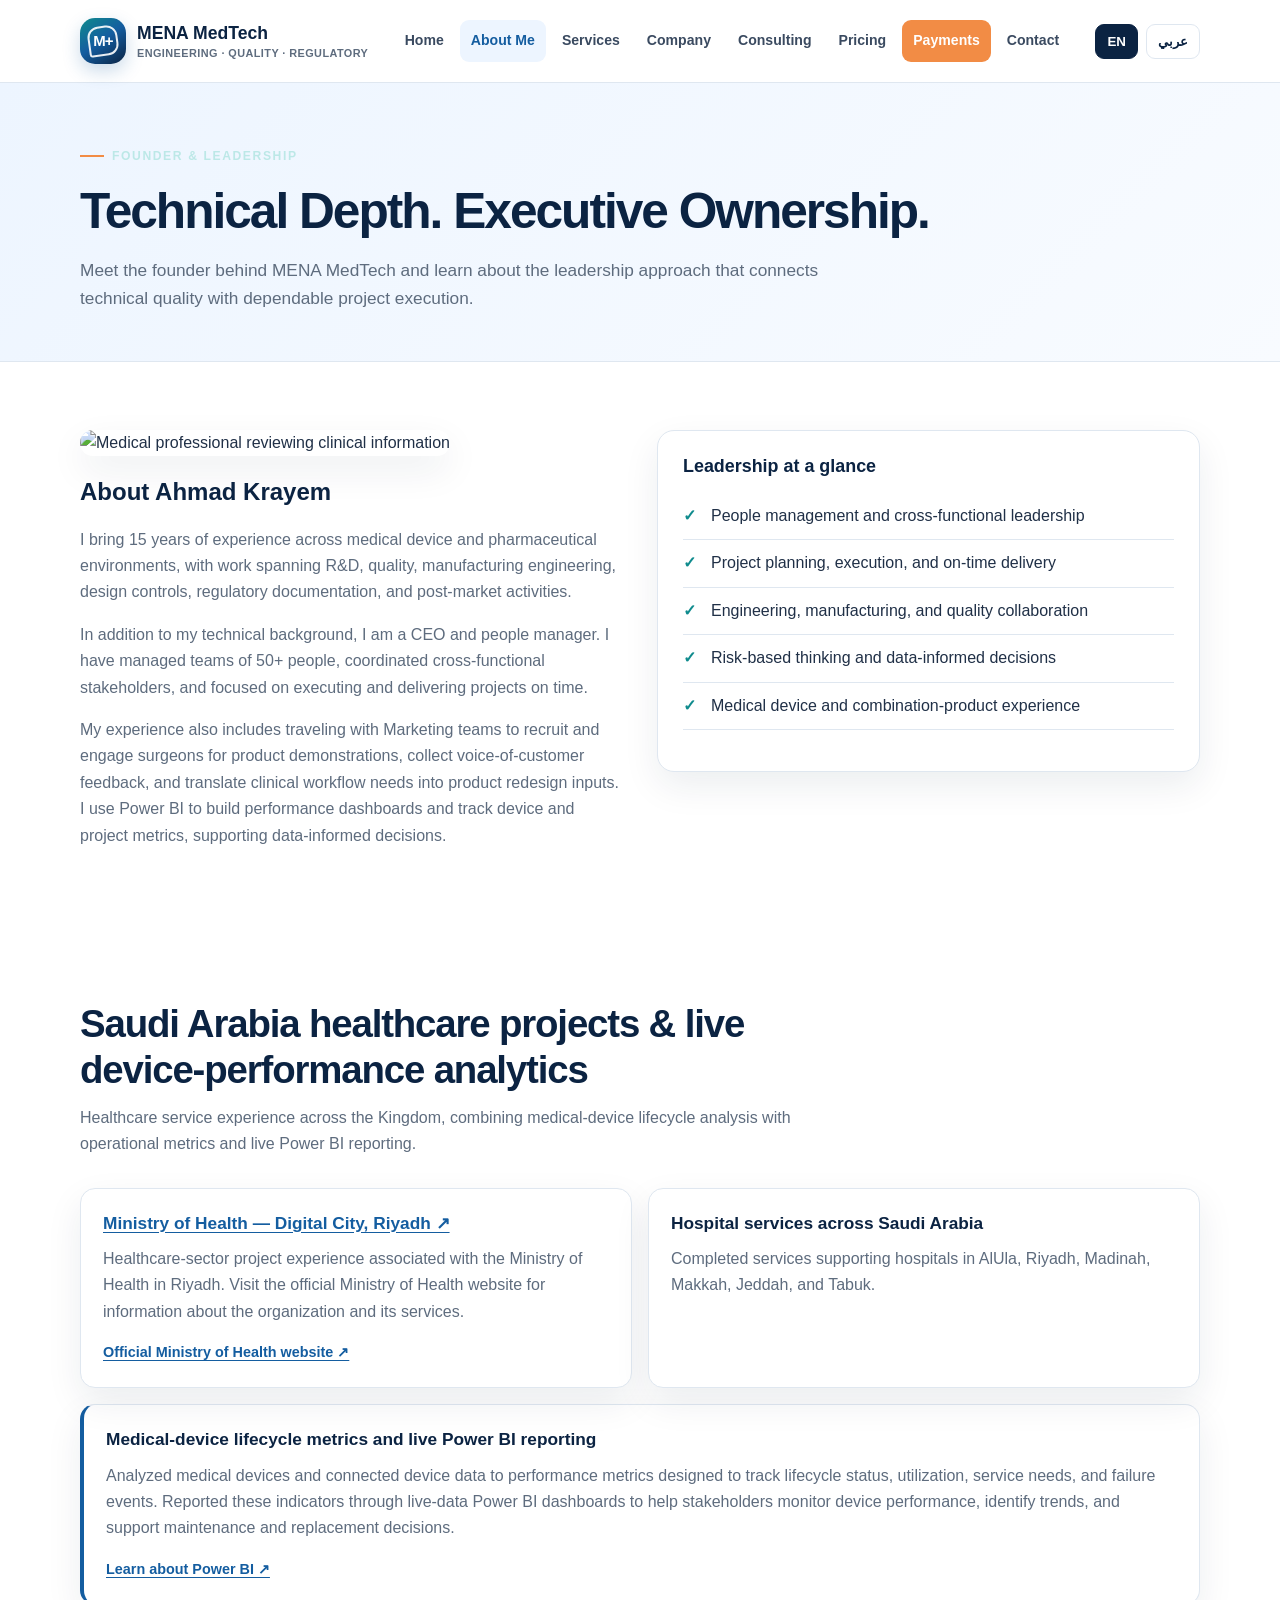
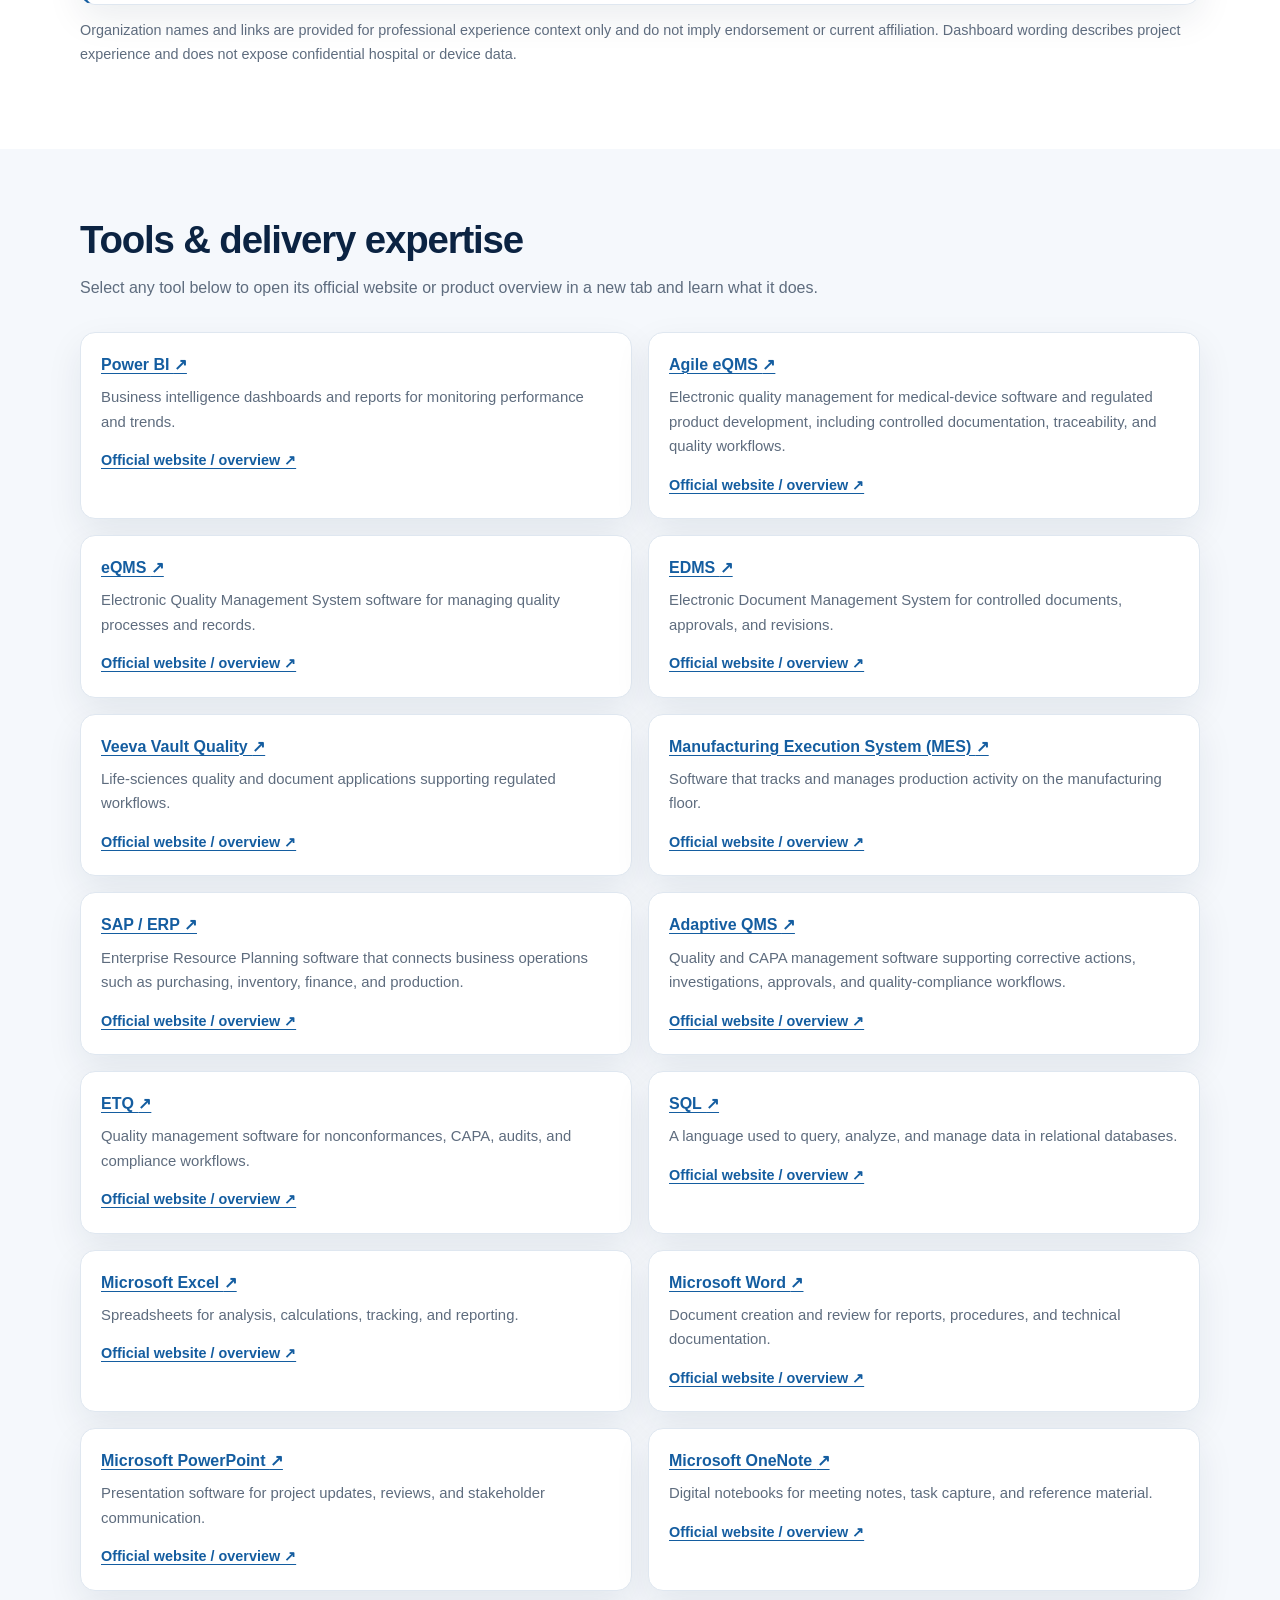
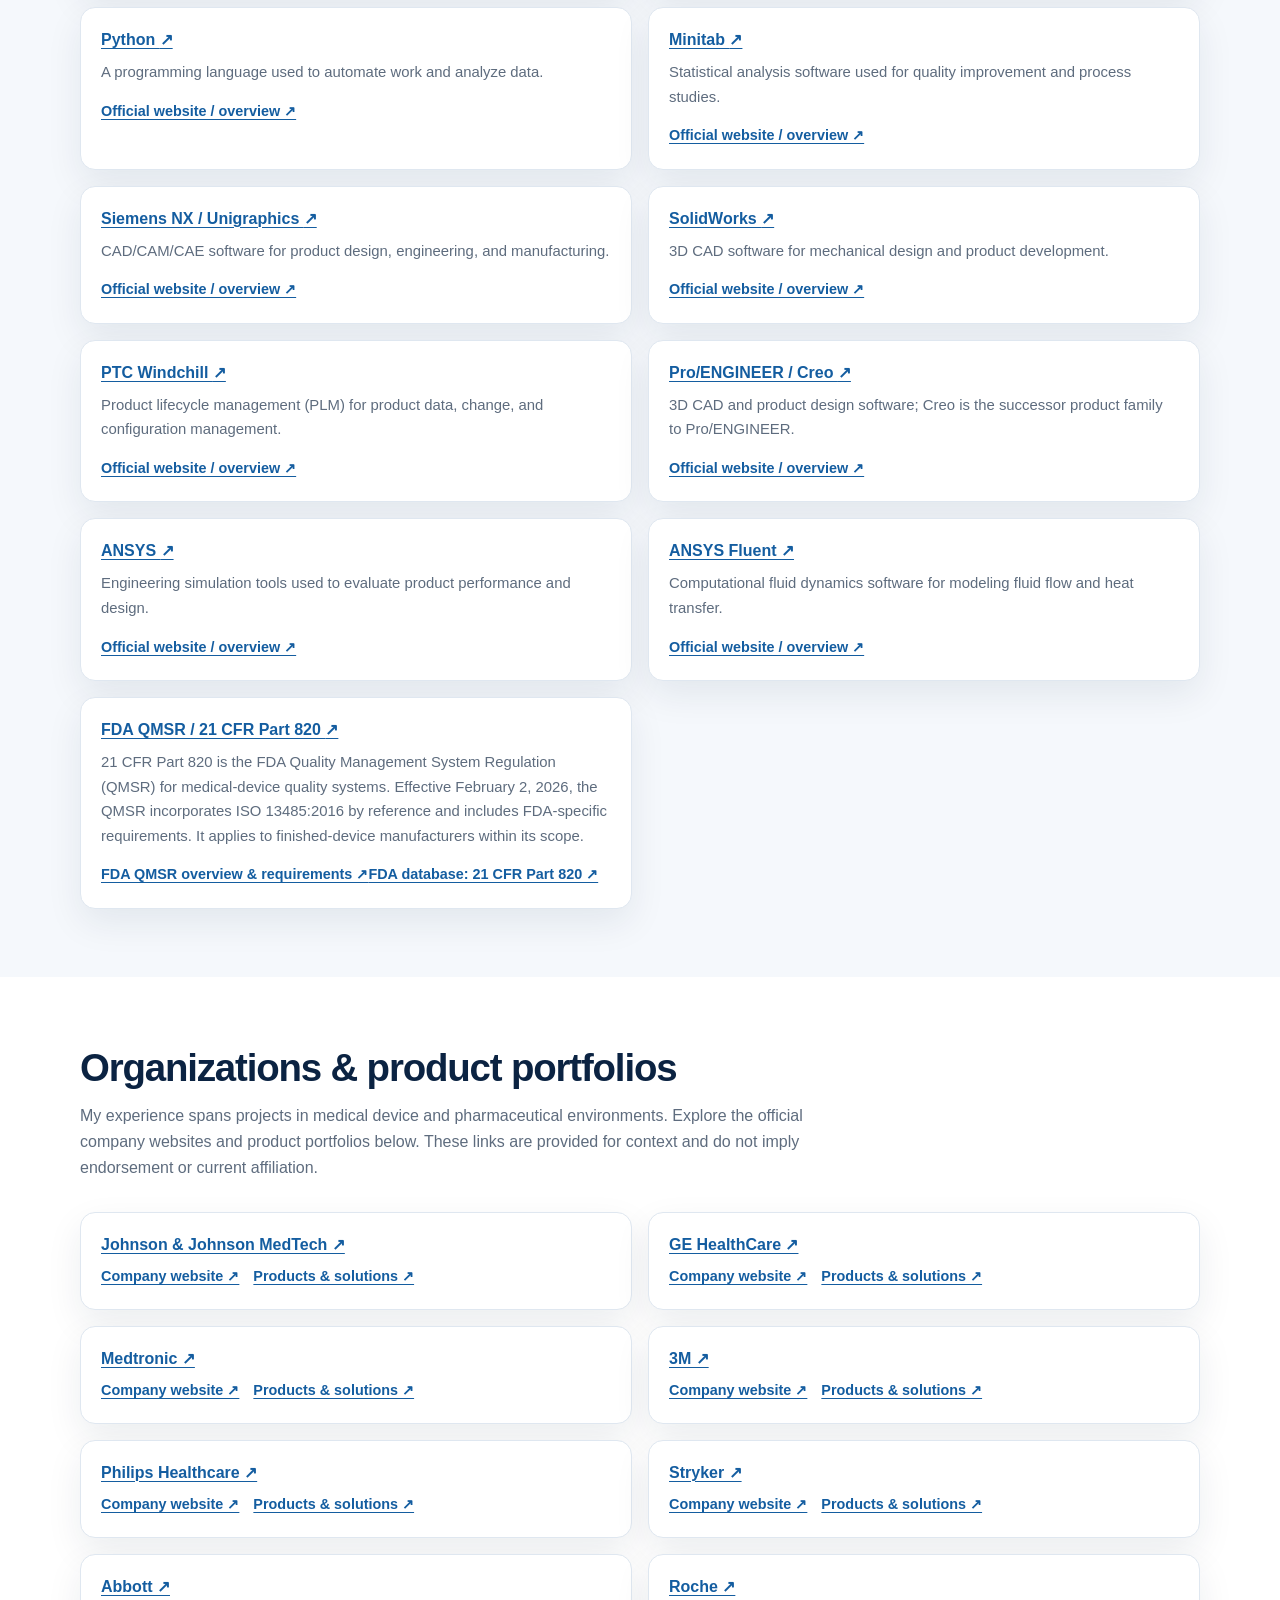
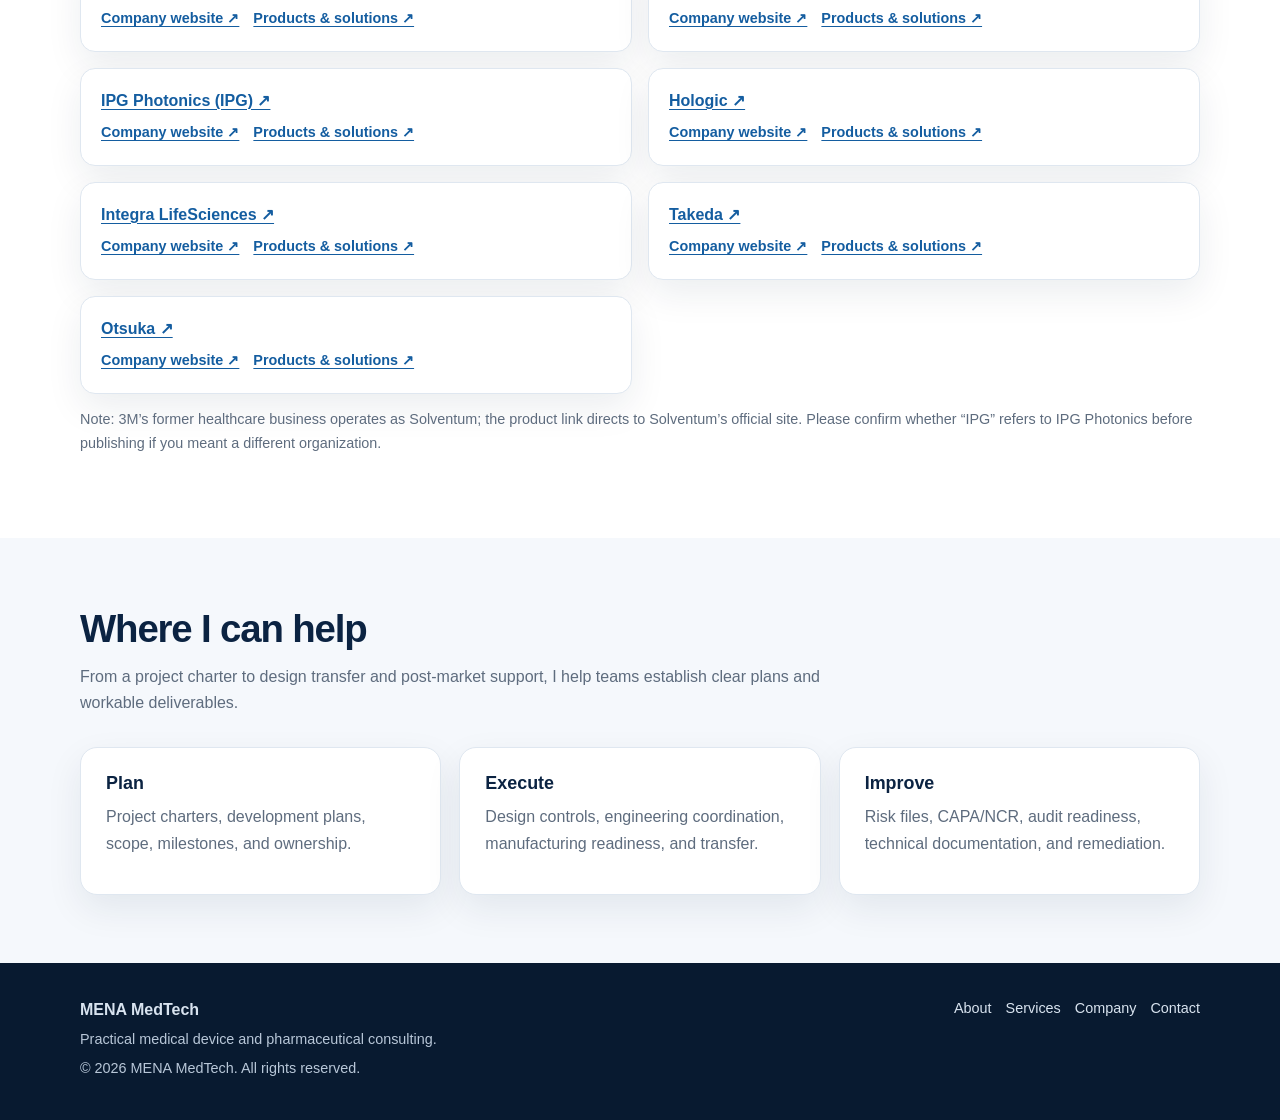
==== commit 6c81167d: "Capitalize About Me hero heading" ====
--- a/about.html
+++ b/about.html
@@ -1,2 +1,2 @@
 <!doctype html><html lang="en" dir="ltr"><head><meta charset="utf-8"><meta name="viewport" content="width=device-width, initial-scale=1"><meta name="description" content="Meet MENA MedTech's founder and learn about his engineering, executive leadership, people management, and project delivery experience."><meta name="theme-color" content="#0b2342"><title>About Me | MENA MedTech</title><link rel="stylesheet" href="site.css"></head><body><header class="site-header"><div class="container nav-wrap"><a class="brand" href="index.html" aria-label="MENA MedTech home"><span class="brand-mark">M+</span><span class="brand-name">MENA MedTech<span class="brand-tag">ENGINEERING · QUALITY · REGULATORY</span></span></a><button class="menu-toggle" aria-label="Toggle navigation" aria-expanded="false">☰</button><nav class="nav-links" aria-label="Main navigation"><a href="index.html" data-page="index.html" data-en="Home" data-ar="الرئيسية">Home</a><a href="about.html" data-page="about.html" data-en="About Me" data-ar="نبذة عني">About Me</a><a href="services.html" data-page="services.html" data-en="Services" data-ar="الخدمات">Services</a><a href="company.html" data-page="company.html" data-en="Company" data-ar="الشركة">Company</a><a href="consulting.html" data-page="consulting.html" data-en="Consulting" data-ar="الاستشارات">Consulting</a><a href="pricing.html" data-page="pricing.html" data-en="Pricing" data-ar="الأسعار">Pricing</a><a href="payment.html" class="pay-link" data-en="Payments" data-ar="الدفع">Payments</a><a href="contact.html" data-page="contact.html" data-en="Contact" data-ar="اتصل بنا">Contact</a></nav><div class="nav-actions"><button class="lang-btn active" data-lang="en">EN</button><button class="lang-btn" data-lang="ar">عربي</button></div></div></header>
-<main><section class="page-hero"><div class="container"><span class="eyebrow" data-en="FOUNDER & LEADERSHIP" data-ar="FOUNDER & LEADERSHIP">FOUNDER & LEADERSHIP</span><h1 data-en="Technical depth. Executive ownership." data-ar="خبرة فنية وقيادة تنفيذية.">Technical depth. Executive ownership.</h1><p data-en="Meet the founder behind MENA MedTech and learn about the leadership approach that connects technical quality with dependable project execution." data-ar="تعرّف على مؤسس مينا ميدتك ونهجه القيادي الذي يربط الجودة الفنية بإنجاز المشاريع بشكل موثوق.">Meet the founder behind MENA MedTech and learn about the leadership approach that connects technical quality with dependable project execution.</p></div></section><section class="section"><div class="container content-grid"><div class="prose"><img class="editorial-image" src="https://images.unsplash.com/photo-1579684385127-1ef15d508118?auto=format&fit=crop&w=1100&q=85" alt="Medical professional reviewing clinical information"><h2 data-en="About Ahmad Krayem" data-ar="نبذة عن أحمد كريّم">About Ahmad Krayem</h2><p data-en="I bring 15 years of experience across medical device and pharmaceutical environments, with work spanning R&D, quality, manufacturing engineering, design controls, regulatory documentation, and post-market activities." data-ar="أمتلك خبرة تمتد إلى 15 عاماً في بيئات الأجهزة الطبية والصناعات الدوائية، تشمل البحث والتطوير والجودة وهندسة التصنيع وضوابط التصميم والوثائق التنظيمية وأنشطة ما بعد التسويق.">I bring 15 years of experience across medical device and pharmaceutical environments, with work spanning R&D, quality, manufacturing engineering, design controls, regulatory documentation, and post-market activities.</p><p data-en="In addition to my technical background, I am a CEO and people manager. I have managed teams of 50+ people, coordinated cross-functional stakeholders, and focused on executing and delivering projects on time." data-ar="إلى جانب خلفيتي الفنية، أعمل كرئيس تنفيذي (CEO) ومدير للأفراد. أدرت فرقاً تضم أكثر من 50 شخصاً، ونسّقت بين أصحاب المصلحة من تخصصات مختلفة، وركزت على تنفيذ المشاريع وتسليمها في الوقت المحدد.">In addition to my technical background, I am a people manager and CEO-minded business leader. I have managed teams of 50+ people, coordinated cross-functional stakeholders, and focused on executing and delivering projects on time.</p><p data-en="My experience also includes traveling with Marketing teams to recruit and engage surgeons for product demonstrations, collect voice-of-customer feedback, and translate clinical workflow needs into product redesign inputs. I use Power BI to build performance dashboards and track device and project metrics, supporting data-informed decisions." data-ar="نهجي عملي: تحديد المسؤوليات بوضوح، واستخدام البيانات لدعم القرارات، ومعالجة المخاطر مبكراً، وتوحيد جهود الفرق حول نتائج قابلة للقياس.">My experience also includes traveling with Marketing teams to recruit and engage surgeons for product demonstrations, collect voice-of-customer feedback, and translate clinical workflow needs into product redesign inputs. I use Power BI to build performance dashboards and track device and project metrics, supporting data-informed decisions.</p></div><aside class="card"><h3 data-en="Leadership at a glance" data-ar="لمحة عن القيادة">Leadership at a glance</h3><ul class="check-list"><li data-en="People management and cross-functional leadership" data-ar="إدارة الأفراد وقيادة الفرق متعددة التخصصات">People management and cross-functional leadership</li><li data-en="Project planning, execution, and on-time delivery" data-ar="تخطيط المشاريع وتنفيذها وتسليمها في الوقت المحدد">Project planning, execution, and on-time delivery</li><li data-en="Engineering, manufacturing, and quality collaboration" data-ar="التعاون في الهندسة والتصنيع والجودة">Engineering, manufacturing, and quality collaboration</li><li data-en="Risk-based thinking and data-informed decisions" data-ar="التفكير القائم على المخاطر والقرارات المستندة إلى البيانات">Risk-based thinking and data-informed decisions</li><li data-en="Medical device and combination-product experience" data-ar="خبرة في الأجهزة الطبية والمنتجات المركبة">Medical device and combination-product experience</li></ul></aside></div></section><section class="section"><div class="container"><div class="section-head"><h2 data-en="Saudi Arabia healthcare projects &amp; live device-performance analytics" data-ar="مشاريع الرعاية الصحية في المملكة وتحليلات أداء الأجهزة المباشرة">Saudi Arabia healthcare projects &amp; live device-performance analytics</h2><p data-en="Healthcare service experience across the Kingdom, combining medical-device lifecycle analysis with operational metrics and live Power BI reporting." data-ar="خبرة في تقديم الخدمات لقطاع الرعاية الصحية في مختلف أنحاء المملكة، مع تحليل دورة حياة الأجهزة الطبية وربطها بمؤشرات تشغيلية وتقارير مباشرة عبر Power BI.">Healthcare service experience across the Kingdom, combining medical-device lifecycle analysis with operational metrics and live Power BI reporting.</p></div><div class="ksa-project-grid"><article class="ksa-project-card"><h3><a href="https://www.moh.gov.sa/EN/" target="_blank" rel="noopener noreferrer" data-en="Ministry of Health — Digital City, Riyadh ↗" data-ar="وزارة الصحة — المدينة الرقمية، الرياض ↗">Ministry of Health — Digital City, Riyadh ↗</a></h3><p data-en="Healthcare-sector project experience associated with the Ministry of Health in Riyadh. Visit the official Ministry of Health website for information about the organization and its services." data-ar="خبرة في مشاريع بقطاع الرعاية الصحية مرتبطة بوزارة الصحة في الرياض. تفضل بزيارة الموقع الرسمي لوزارة الصحة للتعرّف على الجهة وخدماتها.">Healthcare-sector project experience associated with the Ministry of Health in Riyadh. Visit the official Ministry of Health website for information about the organization and its services.</p><a class="tool-official-link" href="https://www.moh.gov.sa/EN/" target="_blank" rel="noopener noreferrer">Official Ministry of Health website ↗</a></article><article class="ksa-project-card"><h3 data-en="Hospital services across Saudi Arabia" data-ar="خدمات المستشفيات في أنحاء المملكة العربية السعودية">Hospital services across Saudi Arabia</h3><p data-en="Completed services supporting hospitals in AlUla, Riyadh, Madinah, Makkah, Jeddah, and Tabuk." data-ar="تم إنجاز خدمات لدعم المستشفيات في العلا والرياض والمدينة المنورة ومكة المكرمة وجدة وتبوك.">Completed services supporting hospitals in AlUla, Riyadh, Madinah, Makkah, Jeddah, and Tabuk.</p></article></div><article class="ksa-analytics-card"><h3 data-en="Medical-device lifecycle metrics and live Power BI reporting" data-ar="مؤشرات دورة حياة الأجهزة الطبية وتقارير Power BI المباشرة">Medical-device lifecycle metrics and live Power BI reporting</h3><p data-en="Analyzed medical devices and connected device data to performance metrics designed to track lifecycle status, utilization, service needs, and failure events. Reported these indicators through live-data Power BI dashboards to help stakeholders monitor device performance, identify trends, and support maintenance and replacement decisions." data-ar="تحليل الأجهزة الطبية وربط بياناتها بمؤشرات أداء مصممة لمتابعة حالة دورة الحياة والاستخدام واحتياجات الخدمة وأحداث الأعطال. وعُرضت هذه المؤشرات عبر لوحات Power BI ببيانات مباشرة لمساعدة أصحاب المصلحة على مراقبة أداء الأجهزة وتحديد الاتجاهات ودعم قرارات الصيانة والاستبدال.">Analyzed medical devices and connected device data to performance metrics designed to track lifecycle status, utilization, service needs, and failure events. Reported these indicators through live-data Power BI dashboards to help stakeholders monitor device performance, identify trends, and support maintenance and replacement decisions.</p><a href="https://learn.microsoft.com/en-us/power-bi/fundamentals/power-bi-overview" target="_blank" rel="noopener noreferrer" class="tool-official-link">Learn about Power BI ↗</a></article><p class="price-note" data-en="Organization names and links are provided for professional experience context only and do not imply endorsement or current affiliation. Dashboard wording describes project experience and does not expose confidential hospital or device data." data-ar="تُذكر أسماء الجهات وروابطها في سياق الخبرة المهنية فقط، ولا تعني وجود تأييد أو ارتباط حالي. ويصف النص خبرة المشاريع دون عرض بيانات سرية للمستشفيات أو الأجهزة.">Organization names and links are provided for professional experience context only and do not imply endorsement or current affiliation. Dashboard wording describes project experience and does not expose confidential hospital or device data.</p></div></section><section class="section section-soft"><div class="container"><div class="section-head"><h2 data-en="Tools & delivery expertise" data-ar="الأدوات وخبرة التنفيذ">Tools & delivery expertise</h2><p data-en="Select any tool below to open its official website or product overview in a new tab and learn what it does." data-ar="اختر أي أداة أدناه لفتح موقعها الرسمي أو صفحة تعريف المنتج في علامة تبويب جديدة والتعرّف على وظيفتها.">Select any tool below to open its official website or product overview in a new tab and learn what it does.</p></div><div class="tool-detail-grid"><article class="tool-detail-card"><h3><a href="https://learn.microsoft.com/en-us/power-bi/fundamentals/power-bi-overview" target="_blank" rel="noopener noreferrer">Power BI <span aria-hidden="true">↗</span></a></h3><p>Business intelligence dashboards and reports for monitoring performance and trends.</p><a class="tool-official-link" href="https://learn.microsoft.com/en-us/power-bi/fundamentals/power-bi-overview" target="_blank" rel="noopener noreferrer">Official website / overview ↗</a></article><article class="tool-detail-card"><h3><a href="https://www.ketryx.com/capabilities/eqms" target="_blank" rel="noopener noreferrer">Agile eQMS <span aria-hidden="true">↗</span></a></h3><p>Electronic quality management for medical-device software and regulated product development, including controlled documentation, traceability, and quality workflows.</p><a class="tool-official-link" href="https://www.ketryx.com/capabilities/eqms" target="_blank" rel="noopener noreferrer">Official website / overview ↗</a></article><article class="tool-detail-card"><h3><a href="https://www.etq.com/" target="_blank" rel="noopener noreferrer">eQMS <span aria-hidden="true">↗</span></a></h3><p>Electronic Quality Management System software for managing quality processes and records.</p><a class="tool-official-link" href="https://www.etq.com/" target="_blank" rel="noopener noreferrer">Official website / overview ↗</a></article><article class="tool-detail-card"><h3><a href="https://www.veeva.com/products/veeva-qualitydocs/" target="_blank" rel="noopener noreferrer">EDMS <span aria-hidden="true">↗</span></a></h3><p>Electronic Document Management System for controlled documents, approvals, and revisions.</p><a class="tool-official-link" href="https://www.veeva.com/products/veeva-qualitydocs/" target="_blank" rel="noopener noreferrer">Official website / overview ↗</a></article><article class="tool-detail-card"><h3><a href="https://www.veeva.com/products/veeva-qualitydocs/" target="_blank" rel="noopener noreferrer">Veeva Vault Quality <span aria-hidden="true">↗</span></a></h3><p>Life-sciences quality and document applications supporting regulated workflows.</p><a class="tool-official-link" href="https://www.veeva.com/products/veeva-qualitydocs/" target="_blank" rel="noopener noreferrer">Official website / overview ↗</a></article><article class="tool-detail-card"><h3><a href="https://www.sap.com/products/scm/digital-manufacturing/what-is-mes.html" target="_blank" rel="noopener noreferrer">Manufacturing Execution System (MES) <span aria-hidden="true">↗</span></a></h3><p>Software that tracks and manages production activity on the manufacturing floor.</p><a class="tool-official-link" href="https://www.sap.com/products/scm/digital-manufacturing/what-is-mes.html" target="_blank" rel="noopener noreferrer">Official website / overview ↗</a></article><article class="tool-detail-card"><h3><a href="https://www.sap.com/resources/what-is-erp" target="_blank" rel="noopener noreferrer">SAP / ERP <span aria-hidden="true">↗</span></a></h3><p>Enterprise Resource Planning software that connects business operations such as purchasing, inventory, finance, and production.</p><a class="tool-official-link" href="https://www.sap.com/resources/what-is-erp" target="_blank" rel="noopener noreferrer">Official website / overview ↗</a></article><article class="tool-detail-card"><h3><a href="https://www.adaptivebms.com/" target="_blank" rel="noopener noreferrer">Adaptive QMS <span aria-hidden="true">↗</span></a></h3><p>Quality and CAPA management software supporting corrective actions, investigations, approvals, and quality-compliance workflows.</p><a class="tool-official-link" href="https://www.adaptivebms.com/" target="_blank" rel="noopener noreferrer">Official website / overview ↗</a></article><article class="tool-detail-card"><h3><a href="https://www.etq.com/" target="_blank" rel="noopener noreferrer">ETQ <span aria-hidden="true">↗</span></a></h3><p>Quality management software for nonconformances, CAPA, audits, and compliance workflows.</p><a class="tool-official-link" href="https://www.etq.com/" target="_blank" rel="noopener noreferrer">Official website / overview ↗</a></article><article class="tool-detail-card"><h3><a href="https://learn.microsoft.com/en-us/sql/t-sql/language-reference" target="_blank" rel="noopener noreferrer">SQL <span aria-hidden="true">↗</span></a></h3><p>A language used to query, analyze, and manage data in relational databases.</p><a class="tool-official-link" href="https://learn.microsoft.com/en-us/sql/t-sql/language-reference" target="_blank" rel="noopener noreferrer">Official website / overview ↗</a></article><article class="tool-detail-card"><h3><a href="https://www.microsoft.com/en-us/microsoft-365/excel" target="_blank" rel="noopener noreferrer">Microsoft Excel <span aria-hidden="true">↗</span></a></h3><p>Spreadsheets for analysis, calculations, tracking, and reporting.</p><a class="tool-official-link" href="https://www.microsoft.com/en-us/microsoft-365/excel" target="_blank" rel="noopener noreferrer">Official website / overview ↗</a></article><article class="tool-detail-card"><h3><a href="https://www.microsoft.com/en-us/microsoft-365/word" target="_blank" rel="noopener noreferrer">Microsoft Word <span aria-hidden="true">↗</span></a></h3><p>Document creation and review for reports, procedures, and technical documentation.</p><a class="tool-official-link" href="https://www.microsoft.com/en-us/microsoft-365/word" target="_blank" rel="noopener noreferrer">Official website / overview ↗</a></article><article class="tool-detail-card"><h3><a href="https://www.microsoft.com/en-us/microsoft-365/powerpoint" target="_blank" rel="noopener noreferrer">Microsoft PowerPoint <span aria-hidden="true">↗</span></a></h3><p>Presentation software for project updates, reviews, and stakeholder communication.</p><a class="tool-official-link" href="https://www.microsoft.com/en-us/microsoft-365/powerpoint" target="_blank" rel="noopener noreferrer">Official website / overview ↗</a></article><article class="tool-detail-card"><h3><a href="https://www.microsoft.com/en-us/microsoft-365/onenote/digital-note-taking-app" target="_blank" rel="noopener noreferrer">Microsoft OneNote <span aria-hidden="true">↗</span></a></h3><p>Digital notebooks for meeting notes, task capture, and reference material.</p><a class="tool-official-link" href="https://www.microsoft.com/en-us/microsoft-365/onenote/digital-note-taking-app" target="_blank" rel="noopener noreferrer">Official website / overview ↗</a></article><article class="tool-detail-card"><h3><a href="https://www.python.org/about/" target="_blank" rel="noopener noreferrer">Python <span aria-hidden="true">↗</span></a></h3><p>A programming language used to automate work and analyze data.</p><a class="tool-official-link" href="https://www.python.org/about/" target="_blank" rel="noopener noreferrer">Official website / overview ↗</a></article><article class="tool-detail-card"><h3><a href="https://www.minitab.com/en-us/products/minitab/" target="_blank" rel="noopener noreferrer">Minitab <span aria-hidden="true">↗</span></a></h3><p>Statistical analysis software used for quality improvement and process studies.</p><a class="tool-official-link" href="https://www.minitab.com/en-us/products/minitab/" target="_blank" rel="noopener noreferrer">Official website / overview ↗</a></article><article class="tool-detail-card"><h3><a href="https://plm.sw.siemens.com/en-US/nx/" target="_blank" rel="noopener noreferrer">Siemens NX / Unigraphics <span aria-hidden="true">↗</span></a></h3><p>CAD/CAM/CAE software for product design, engineering, and manufacturing.</p><a class="tool-official-link" href="https://plm.sw.siemens.com/en-US/nx/" target="_blank" rel="noopener noreferrer">Official website / overview ↗</a></article><article class="tool-detail-card"><h3><a href="https://www.solidworks.com/" target="_blank" rel="noopener noreferrer">SolidWorks <span aria-hidden="true">↗</span></a></h3><p>3D CAD software for mechanical design and product development.</p><a class="tool-official-link" href="https://www.solidworks.com/" target="_blank" rel="noopener noreferrer">Official website / overview ↗</a></article><article class="tool-detail-card"><h3><a href="https://www.ptc.com/en/products/windchill" target="_blank" rel="noopener noreferrer">PTC Windchill <span aria-hidden="true">↗</span></a></h3><p>Product lifecycle management (PLM) for product data, change, and configuration management.</p><a class="tool-official-link" href="https://www.ptc.com/en/products/windchill" target="_blank" rel="noopener noreferrer">Official website / overview ↗</a></article><article class="tool-detail-card"><h3><a href="https://www.ptc.com/en/products/creo" target="_blank" rel="noopener noreferrer">Pro/ENGINEER / Creo <span aria-hidden="true">↗</span></a></h3><p>3D CAD and product design software; Creo is the successor product family to Pro/ENGINEER.</p><a class="tool-official-link" href="https://www.ptc.com/en/products/creo" target="_blank" rel="noopener noreferrer">Official website / overview ↗</a></article><article class="tool-detail-card"><h3><a href="https://www.ansys.com/products" target="_blank" rel="noopener noreferrer">ANSYS <span aria-hidden="true">↗</span></a></h3><p>Engineering simulation tools used to evaluate product performance and design.</p><a class="tool-official-link" href="https://www.ansys.com/products" target="_blank" rel="noopener noreferrer">Official website / overview ↗</a></article><article class="tool-detail-card"><h3><a href="https://www.ansys.com/products/fluids/ansys-fluent" target="_blank" rel="noopener noreferrer">ANSYS Fluent <span aria-hidden="true">↗</span></a></h3><p>Computational fluid dynamics software for modeling fluid flow and heat transfer.</p><a class="tool-official-link" href="https://www.ansys.com/products/fluids/ansys-fluent" target="_blank" rel="noopener noreferrer">Official website / overview ↗</a></article><article class="tool-detail-card"><h3><a href="https://www.fda.gov/medical-devices/postmarket-requirements-devices/quality-management-system-regulation-qmsr" target="_blank" rel="noopener noreferrer">FDA QMSR / 21 CFR Part 820 <span aria-hidden="true">↗</span></a></h3><p>21 CFR Part 820 is the FDA Quality Management System Regulation (QMSR) for medical-device quality systems. Effective February 2, 2026, the QMSR incorporates ISO 13485:2016 by reference and includes FDA-specific requirements. It applies to finished-device manufacturers within its scope.</p><a class="tool-official-link" href="https://www.fda.gov/medical-devices/postmarket-requirements-devices/quality-management-system-regulation-qmsr" target="_blank" rel="noopener noreferrer">FDA QMSR overview &amp; requirements ↗</a><a class="tool-official-link" href="https://www.accessdata.fda.gov/scripts/cdrh/cfdocs/cfcfr/CFRSearch.cfm?CFRPart=820" target="_blank" rel="noopener noreferrer">FDA database: 21 CFR Part 820 ↗</a></article></div></div></div></section><section class="section"><div class="container"><div class="section-head"><h2 data-en="Organizations & product portfolios" data-ar="الشركات ومحافظ المنتجات">Organizations & product portfolios</h2><p data-en="My experience spans projects in medical device and pharmaceutical environments. Explore the official company websites and product portfolios below. These links are provided for context and do not imply endorsement or current affiliation." data-ar="تشمل خبرتي مشاريع في بيئات الأجهزة الطبية والصناعات الدوائية. استكشف المواقع الرسمية للشركات ومحافظ منتجاتها أدناه. تُعرض هذه الروابط للتعريف ولا تعني وجود تأييد أو ارتباط حالي.">My experience spans projects in medical device and pharmaceutical environments. Explore the official company websites and product portfolios below. These links are provided for context and do not imply endorsement or current affiliation.</p></div><div class="company-link-grid"><article class="company-link-card"><h3><a href="https://www.jnjmedtech.com/en-US/" target="_blank" rel="noopener noreferrer">Johnson & Johnson MedTech ↗</a></h3><div class="company-link-actions"><a href="https://www.jnjmedtech.com/en-US/" target="_blank" rel="noopener noreferrer">Company website ↗</a><a href="https://www.jnj.com/healthcare-products" target="_blank" rel="noopener noreferrer">Products & solutions ↗</a></div></article><article class="company-link-card"><h3><a href="https://www.gehealthcare.com/en-us" target="_blank" rel="noopener noreferrer">GE HealthCare ↗</a></h3><div class="company-link-actions"><a href="https://www.gehealthcare.com/en-us" target="_blank" rel="noopener noreferrer">Company website ↗</a><a href="https://www.gehealthcare.com/en-us/products" target="_blank" rel="noopener noreferrer">Products & solutions ↗</a></div></article><article class="company-link-card"><h3><a href="https://www.medtronic.com/en-us/index.html" target="_blank" rel="noopener noreferrer">Medtronic ↗</a></h3><div class="company-link-actions"><a href="https://www.medtronic.com/en-us/index.html" target="_blank" rel="noopener noreferrer">Company website ↗</a><a href="https://www.medtronic.com/en-us/our-products.html" target="_blank" rel="noopener noreferrer">Products & solutions ↗</a></div></article><article class="company-link-card"><h3><a href="https://www.3m.com/" target="_blank" rel="noopener noreferrer">3M ↗</a></h3><div class="company-link-actions"><a href="https://www.3m.com/" target="_blank" rel="noopener noreferrer">Company website ↗</a><a href="https://www.solventum.com/en-us/home/our-products/" target="_blank" rel="noopener noreferrer">Products & solutions ↗</a></div></article><article class="company-link-card"><h3><a href="https://www.usa.philips.com/healthcare" target="_blank" rel="noopener noreferrer">Philips Healthcare ↗</a></h3><div class="company-link-actions"><a href="https://www.usa.philips.com/healthcare" target="_blank" rel="noopener noreferrer">Company website ↗</a><a href="https://www.usa.philips.com/healthcare" target="_blank" rel="noopener noreferrer">Products & solutions ↗</a></div></article><article class="company-link-card"><h3><a href="https://www.stryker.com/" target="_blank" rel="noopener noreferrer">Stryker ↗</a></h3><div class="company-link-actions"><a href="https://www.stryker.com/" target="_blank" rel="noopener noreferrer">Company website ↗</a><a href="https://www.stryker.com/us/en/about/our-products.html" target="_blank" rel="noopener noreferrer">Products & solutions ↗</a></div></article><article class="company-link-card"><h3><a href="https://www.abbott.com/" target="_blank" rel="noopener noreferrer">Abbott ↗</a></h3><div class="company-link-actions"><a href="https://www.abbott.com/" target="_blank" rel="noopener noreferrer">Company website ↗</a><a href="https://www.abbott.com/our-products/product-list.html" target="_blank" rel="noopener noreferrer">Products & solutions ↗</a></div></article><article class="company-link-card"><h3><a href="https://www.roche.com/" target="_blank" rel="noopener noreferrer">Roche ↗</a></h3><div class="company-link-actions"><a href="https://www.roche.com/" target="_blank" rel="noopener noreferrer">Company website ↗</a><a href="https://www.roche.com/solutions" target="_blank" rel="noopener noreferrer">Products & solutions ↗</a></div></article><article class="company-link-card"><h3><a href="https://www.ipgphotonics.com/" target="_blank" rel="noopener noreferrer">IPG Photonics (IPG) ↗</a></h3><div class="company-link-actions"><a href="https://www.ipgphotonics.com/" target="_blank" rel="noopener noreferrer">Company website ↗</a><a href="https://www.ipgphotonics.com/products" target="_blank" rel="noopener noreferrer">Products & solutions ↗</a></div></article><article class="company-link-card"><h3><a href="https://www.hologic.com/" target="_blank" rel="noopener noreferrer">Hologic ↗</a></h3><div class="company-link-actions"><a href="https://www.hologic.com/" target="_blank" rel="noopener noreferrer">Company website ↗</a><a href="https://www.hologic.com/products" target="_blank" rel="noopener noreferrer">Products & solutions ↗</a></div></article><article class="company-link-card"><h3><a href="https://www.integralife.com/" target="_blank" rel="noopener noreferrer">Integra LifeSciences ↗</a></h3><div class="company-link-actions"><a href="https://www.integralife.com/" target="_blank" rel="noopener noreferrer">Company website ↗</a><a href="https://www.integralife.com/products" target="_blank" rel="noopener noreferrer">Products & solutions ↗</a></div></article><article class="company-link-card"><h3><a href="https://www.takeda.com/" target="_blank" rel="noopener noreferrer">Takeda ↗</a></h3><div class="company-link-actions"><a href="https://www.takeda.com/" target="_blank" rel="noopener noreferrer">Company website ↗</a><a href="https://www.takeda.com/what-we-do/" target="_blank" rel="noopener noreferrer">Products & solutions ↗</a></div></article><article class="company-link-card"><h3><a href="https://www.otsuka-us.com/" target="_blank" rel="noopener noreferrer">Otsuka ↗</a></h3><div class="company-link-actions"><a href="https://www.otsuka-us.com/" target="_blank" rel="noopener noreferrer">Company website ↗</a><a href="https://www.otsuka-us.com/therapeutic-areas" target="_blank" rel="noopener noreferrer">Products & solutions ↗</a></div></article></div><p class="price-note">Note: 3M’s former healthcare business operates as Solventum; the product link directs to Solventum’s official site. Please confirm whether “IPG” refers to IPG Photonics before publishing if you meant a different organization.</p></div></section><section class="section section-soft"><div class="container"><div class="section-head"><h2 data-en="Where I can help" data-ar="مجالات الدعم">Where I can help</h2><p data-en="From a project charter to design transfer and post-market support, I help teams establish clear plans and workable deliverables." data-ar="من ميثاق المشروع إلى نقل التصميم ودعم ما بعد التسويق، أساعد الفرق على وضع خطط واضحة ومخرجات عملية.">From a project charter to design transfer and post-market support, I help teams establish clear plans and workable deliverables.</p></div><div class="grid-3"><article class="card"><h3 data-en="Plan" data-ar="التخطيط">Plan</h3><p data-en="Project charters, development plans, scope, milestones, and ownership." data-ar="مواثيق المشاريع وخطط التطوير والنطاق والمعالم والمسؤوليات.">Project charters, development plans, scope, milestones, and ownership.</p></article><article class="card"><h3 data-en="Execute" data-ar="التنفيذ">Execute</h3><p data-en="Design controls, engineering coordination, manufacturing readiness, and transfer." data-ar="ضوابط التصميم وتنسيق الهندسة وجاهزية التصنيع ونقل التصميم.">Design controls, engineering coordination, manufacturing readiness, and transfer.</p></article><article class="card"><h3 data-en="Improve" data-ar="التحسين">Improve</h3><p data-en="Risk files, CAPA/NCR, audit readiness, technical documentation, and remediation." data-ar="ملفات المخاطر وCAPA/NCR والاستعداد للتدقيق والوثائق الفنية والمعالجة.">Risk files, CAPA/NCR, audit readiness, technical documentation, and remediation.</p></article></div></div></section></main><footer class="site-footer"><div class="container footer-grid"><div><strong>MENA MedTech</strong><p>Practical medical device and pharmaceutical consulting.</p><p>© <span data-year></span> MENA MedTech. All rights reserved.</p></div><div class="footer-links"><a href="about.html">About</a><a href="services.html">Services</a><a href="company.html">Company</a><a href="contact.html">Contact</a></div></div></footer><script src="site.js"></script></body></html>+<main><section class="page-hero"><div class="container"><span class="eyebrow" data-en="FOUNDER & LEADERSHIP" data-ar="FOUNDER & LEADERSHIP">FOUNDER & LEADERSHIP</span><h1 data-en="Technical Depth. Executive Ownership." data-ar="خبرة فنية وقيادة تنفيذية.">Technical Depth. Executive Ownership.</h1><p data-en="Meet the founder behind MENA MedTech and learn about the leadership approach that connects technical quality with dependable project execution." data-ar="تعرّف على مؤسس مينا ميدتك ونهجه القيادي الذي يربط الجودة الفنية بإنجاز المشاريع بشكل موثوق.">Meet the founder behind MENA MedTech and learn about the leadership approach that connects technical quality with dependable project execution.</p></div></section><section class="section"><div class="container content-grid"><div class="prose"><img class="editorial-image" src="https://images.unsplash.com/photo-1579684385127-1ef15d508118?auto=format&fit=crop&w=1100&q=85" alt="Medical professional reviewing clinical information"><h2 data-en="About Ahmad Krayem" data-ar="نبذة عن أحمد كريّم">About Ahmad Krayem</h2><p data-en="I bring 15 years of experience across medical device and pharmaceutical environments, with work spanning R&D, quality, manufacturing engineering, design controls, regulatory documentation, and post-market activities." data-ar="أمتلك خبرة تمتد إلى 15 عاماً في بيئات الأجهزة الطبية والصناعات الدوائية، تشمل البحث والتطوير والجودة وهندسة التصنيع وضوابط التصميم والوثائق التنظيمية وأنشطة ما بعد التسويق.">I bring 15 years of experience across medical device and pharmaceutical environments, with work spanning R&D, quality, manufacturing engineering, design controls, regulatory documentation, and post-market activities.</p><p data-en="In addition to my technical background, I am a CEO and people manager. I have managed teams of 50+ people, coordinated cross-functional stakeholders, and focused on executing and delivering projects on time." data-ar="إلى جانب خلفيتي الفنية، أعمل كرئيس تنفيذي (CEO) ومدير للأفراد. أدرت فرقاً تضم أكثر من 50 شخصاً، ونسّقت بين أصحاب المصلحة من تخصصات مختلفة، وركزت على تنفيذ المشاريع وتسليمها في الوقت المحدد.">In addition to my technical background, I am a people manager and CEO-minded business leader. I have managed teams of 50+ people, coordinated cross-functional stakeholders, and focused on executing and delivering projects on time.</p><p data-en="My experience also includes traveling with Marketing teams to recruit and engage surgeons for product demonstrations, collect voice-of-customer feedback, and translate clinical workflow needs into product redesign inputs. I use Power BI to build performance dashboards and track device and project metrics, supporting data-informed decisions." data-ar="نهجي عملي: تحديد المسؤوليات بوضوح، واستخدام البيانات لدعم القرارات، ومعالجة المخاطر مبكراً، وتوحيد جهود الفرق حول نتائج قابلة للقياس.">My experience also includes traveling with Marketing teams to recruit and engage surgeons for product demonstrations, collect voice-of-customer feedback, and translate clinical workflow needs into product redesign inputs. I use Power BI to build performance dashboards and track device and project metrics, supporting data-informed decisions.</p></div><aside class="card"><h3 data-en="Leadership at a glance" data-ar="لمحة عن القيادة">Leadership at a glance</h3><ul class="check-list"><li data-en="People management and cross-functional leadership" data-ar="إدارة الأفراد وقيادة الفرق متعددة التخصصات">People management and cross-functional leadership</li><li data-en="Project planning, execution, and on-time delivery" data-ar="تخطيط المشاريع وتنفيذها وتسليمها في الوقت المحدد">Project planning, execution, and on-time delivery</li><li data-en="Engineering, manufacturing, and quality collaboration" data-ar="التعاون في الهندسة والتصنيع والجودة">Engineering, manufacturing, and quality collaboration</li><li data-en="Risk-based thinking and data-informed decisions" data-ar="التفكير القائم على المخاطر والقرارات المستندة إلى البيانات">Risk-based thinking and data-informed decisions</li><li data-en="Medical device and combination-product experience" data-ar="خبرة في الأجهزة الطبية والمنتجات المركبة">Medical device and combination-product experience</li></ul></aside></div></section><section class="section"><div class="container"><div class="section-head"><h2 data-en="Saudi Arabia healthcare projects &amp; live device-performance analytics" data-ar="مشاريع الرعاية الصحية في المملكة وتحليلات أداء الأجهزة المباشرة">Saudi Arabia healthcare projects &amp; live device-performance analytics</h2><p data-en="Healthcare service experience across the Kingdom, combining medical-device lifecycle analysis with operational metrics and live Power BI reporting." data-ar="خبرة في تقديم الخدمات لقطاع الرعاية الصحية في مختلف أنحاء المملكة، مع تحليل دورة حياة الأجهزة الطبية وربطها بمؤشرات تشغيلية وتقارير مباشرة عبر Power BI.">Healthcare service experience across the Kingdom, combining medical-device lifecycle analysis with operational metrics and live Power BI reporting.</p></div><div class="ksa-project-grid"><article class="ksa-project-card"><h3><a href="https://www.moh.gov.sa/EN/" target="_blank" rel="noopener noreferrer" data-en="Ministry of Health — Digital City, Riyadh ↗" data-ar="وزارة الصحة — المدينة الرقمية، الرياض ↗">Ministry of Health — Digital City, Riyadh ↗</a></h3><p data-en="Healthcare-sector project experience associated with the Ministry of Health in Riyadh. Visit the official Ministry of Health website for information about the organization and its services." data-ar="خبرة في مشاريع بقطاع الرعاية الصحية مرتبطة بوزارة الصحة في الرياض. تفضل بزيارة الموقع الرسمي لوزارة الصحة للتعرّف على الجهة وخدماتها.">Healthcare-sector project experience associated with the Ministry of Health in Riyadh. Visit the official Ministry of Health website for information about the organization and its services.</p><a class="tool-official-link" href="https://www.moh.gov.sa/EN/" target="_blank" rel="noopener noreferrer">Official Ministry of Health website ↗</a></article><article class="ksa-project-card"><h3 data-en="Hospital services across Saudi Arabia" data-ar="خدمات المستشفيات في أنحاء المملكة العربية السعودية">Hospital services across Saudi Arabia</h3><p data-en="Completed services supporting hospitals in AlUla, Riyadh, Madinah, Makkah, Jeddah, and Tabuk." data-ar="تم إنجاز خدمات لدعم المستشفيات في العلا والرياض والمدينة المنورة ومكة المكرمة وجدة وتبوك.">Completed services supporting hospitals in AlUla, Riyadh, Madinah, Makkah, Jeddah, and Tabuk.</p></article></div><article class="ksa-analytics-card"><h3 data-en="Medical-device lifecycle metrics and live Power BI reporting" data-ar="مؤشرات دورة حياة الأجهزة الطبية وتقارير Power BI المباشرة">Medical-device lifecycle metrics and live Power BI reporting</h3><p data-en="Analyzed medical devices and connected device data to performance metrics designed to track lifecycle status, utilization, service needs, and failure events. Reported these indicators through live-data Power BI dashboards to help stakeholders monitor device performance, identify trends, and support maintenance and replacement decisions." data-ar="تحليل الأجهزة الطبية وربط بياناتها بمؤشرات أداء مصممة لمتابعة حالة دورة الحياة والاستخدام واحتياجات الخدمة وأحداث الأعطال. وعُرضت هذه المؤشرات عبر لوحات Power BI ببيانات مباشرة لمساعدة أصحاب المصلحة على مراقبة أداء الأجهزة وتحديد الاتجاهات ودعم قرارات الصيانة والاستبدال.">Analyzed medical devices and connected device data to performance metrics designed to track lifecycle status, utilization, service needs, and failure events. Reported these indicators through live-data Power BI dashboards to help stakeholders monitor device performance, identify trends, and support maintenance and replacement decisions.</p><a href="https://learn.microsoft.com/en-us/power-bi/fundamentals/power-bi-overview" target="_blank" rel="noopener noreferrer" class="tool-official-link">Learn about Power BI ↗</a></article><p class="price-note" data-en="Organization names and links are provided for professional experience context only and do not imply endorsement or current affiliation. Dashboard wording describes project experience and does not expose confidential hospital or device data." data-ar="تُذكر أسماء الجهات وروابطها في سياق الخبرة المهنية فقط، ولا تعني وجود تأييد أو ارتباط حالي. ويصف النص خبرة المشاريع دون عرض بيانات سرية للمستشفيات أو الأجهزة.">Organization names and links are provided for professional experience context only and do not imply endorsement or current affiliation. Dashboard wording describes project experience and does not expose confidential hospital or device data.</p></div></section><section class="section section-soft"><div class="container"><div class="section-head"><h2 data-en="Tools & delivery expertise" data-ar="الأدوات وخبرة التنفيذ">Tools & delivery expertise</h2><p data-en="Select any tool below to open its official website or product overview in a new tab and learn what it does." data-ar="اختر أي أداة أدناه لفتح موقعها الرسمي أو صفحة تعريف المنتج في علامة تبويب جديدة والتعرّف على وظيفتها.">Select any tool below to open its official website or product overview in a new tab and learn what it does.</p></div><div class="tool-detail-grid"><article class="tool-detail-card"><h3><a href="https://learn.microsoft.com/en-us/power-bi/fundamentals/power-bi-overview" target="_blank" rel="noopener noreferrer">Power BI <span aria-hidden="true">↗</span></a></h3><p>Business intelligence dashboards and reports for monitoring performance and trends.</p><a class="tool-official-link" href="https://learn.microsoft.com/en-us/power-bi/fundamentals/power-bi-overview" target="_blank" rel="noopener noreferrer">Official website / overview ↗</a></article><article class="tool-detail-card"><h3><a href="https://www.ketryx.com/capabilities/eqms" target="_blank" rel="noopener noreferrer">Agile eQMS <span aria-hidden="true">↗</span></a></h3><p>Electronic quality management for medical-device software and regulated product development, including controlled documentation, traceability, and quality workflows.</p><a class="tool-official-link" href="https://www.ketryx.com/capabilities/eqms" target="_blank" rel="noopener noreferrer">Official website / overview ↗</a></article><article class="tool-detail-card"><h3><a href="https://www.etq.com/" target="_blank" rel="noopener noreferrer">eQMS <span aria-hidden="true">↗</span></a></h3><p>Electronic Quality Management System software for managing quality processes and records.</p><a class="tool-official-link" href="https://www.etq.com/" target="_blank" rel="noopener noreferrer">Official website / overview ↗</a></article><article class="tool-detail-card"><h3><a href="https://www.veeva.com/products/veeva-qualitydocs/" target="_blank" rel="noopener noreferrer">EDMS <span aria-hidden="true">↗</span></a></h3><p>Electronic Document Management System for controlled documents, approvals, and revisions.</p><a class="tool-official-link" href="https://www.veeva.com/products/veeva-qualitydocs/" target="_blank" rel="noopener noreferrer">Official website / overview ↗</a></article><article class="tool-detail-card"><h3><a href="https://www.veeva.com/products/veeva-qualitydocs/" target="_blank" rel="noopener noreferrer">Veeva Vault Quality <span aria-hidden="true">↗</span></a></h3><p>Life-sciences quality and document applications supporting regulated workflows.</p><a class="tool-official-link" href="https://www.veeva.com/products/veeva-qualitydocs/" target="_blank" rel="noopener noreferrer">Official website / overview ↗</a></article><article class="tool-detail-card"><h3><a href="https://www.sap.com/products/scm/digital-manufacturing/what-is-mes.html" target="_blank" rel="noopener noreferrer">Manufacturing Execution System (MES) <span aria-hidden="true">↗</span></a></h3><p>Software that tracks and manages production activity on the manufacturing floor.</p><a class="tool-official-link" href="https://www.sap.com/products/scm/digital-manufacturing/what-is-mes.html" target="_blank" rel="noopener noreferrer">Official website / overview ↗</a></article><article class="tool-detail-card"><h3><a href="https://www.sap.com/resources/what-is-erp" target="_blank" rel="noopener noreferrer">SAP / ERP <span aria-hidden="true">↗</span></a></h3><p>Enterprise Resource Planning software that connects business operations such as purchasing, inventory, finance, and production.</p><a class="tool-official-link" href="https://www.sap.com/resources/what-is-erp" target="_blank" rel="noopener noreferrer">Official website / overview ↗</a></article><article class="tool-detail-card"><h3><a href="https://www.adaptivebms.com/" target="_blank" rel="noopener noreferrer">Adaptive QMS <span aria-hidden="true">↗</span></a></h3><p>Quality and CAPA management software supporting corrective actions, investigations, approvals, and quality-compliance workflows.</p><a class="tool-official-link" href="https://www.adaptivebms.com/" target="_blank" rel="noopener noreferrer">Official website / overview ↗</a></article><article class="tool-detail-card"><h3><a href="https://www.etq.com/" target="_blank" rel="noopener noreferrer">ETQ <span aria-hidden="true">↗</span></a></h3><p>Quality management software for nonconformances, CAPA, audits, and compliance workflows.</p><a class="tool-official-link" href="https://www.etq.com/" target="_blank" rel="noopener noreferrer">Official website / overview ↗</a></article><article class="tool-detail-card"><h3><a href="https://learn.microsoft.com/en-us/sql/t-sql/language-reference" target="_blank" rel="noopener noreferrer">SQL <span aria-hidden="true">↗</span></a></h3><p>A language used to query, analyze, and manage data in relational databases.</p><a class="tool-official-link" href="https://learn.microsoft.com/en-us/sql/t-sql/language-reference" target="_blank" rel="noopener noreferrer">Official website / overview ↗</a></article><article class="tool-detail-card"><h3><a href="https://www.microsoft.com/en-us/microsoft-365/excel" target="_blank" rel="noopener noreferrer">Microsoft Excel <span aria-hidden="true">↗</span></a></h3><p>Spreadsheets for analysis, calculations, tracking, and reporting.</p><a class="tool-official-link" href="https://www.microsoft.com/en-us/microsoft-365/excel" target="_blank" rel="noopener noreferrer">Official website / overview ↗</a></article><article class="tool-detail-card"><h3><a href="https://www.microsoft.com/en-us/microsoft-365/word" target="_blank" rel="noopener noreferrer">Microsoft Word <span aria-hidden="true">↗</span></a></h3><p>Document creation and review for reports, procedures, and technical documentation.</p><a class="tool-official-link" href="https://www.microsoft.com/en-us/microsoft-365/word" target="_blank" rel="noopener noreferrer">Official website / overview ↗</a></article><article class="tool-detail-card"><h3><a href="https://www.microsoft.com/en-us/microsoft-365/powerpoint" target="_blank" rel="noopener noreferrer">Microsoft PowerPoint <span aria-hidden="true">↗</span></a></h3><p>Presentation software for project updates, reviews, and stakeholder communication.</p><a class="tool-official-link" href="https://www.microsoft.com/en-us/microsoft-365/powerpoint" target="_blank" rel="noopener noreferrer">Official website / overview ↗</a></article><article class="tool-detail-card"><h3><a href="https://www.microsoft.com/en-us/microsoft-365/onenote/digital-note-taking-app" target="_blank" rel="noopener noreferrer">Microsoft OneNote <span aria-hidden="true">↗</span></a></h3><p>Digital notebooks for meeting notes, task capture, and reference material.</p><a class="tool-official-link" href="https://www.microsoft.com/en-us/microsoft-365/onenote/digital-note-taking-app" target="_blank" rel="noopener noreferrer">Official website / overview ↗</a></article><article class="tool-detail-card"><h3><a href="https://www.python.org/about/" target="_blank" rel="noopener noreferrer">Python <span aria-hidden="true">↗</span></a></h3><p>A programming language used to automate work and analyze data.</p><a class="tool-official-link" href="https://www.python.org/about/" target="_blank" rel="noopener noreferrer">Official website / overview ↗</a></article><article class="tool-detail-card"><h3><a href="https://www.minitab.com/en-us/products/minitab/" target="_blank" rel="noopener noreferrer">Minitab <span aria-hidden="true">↗</span></a></h3><p>Statistical analysis software used for quality improvement and process studies.</p><a class="tool-official-link" href="https://www.minitab.com/en-us/products/minitab/" target="_blank" rel="noopener noreferrer">Official website / overview ↗</a></article><article class="tool-detail-card"><h3><a href="https://plm.sw.siemens.com/en-US/nx/" target="_blank" rel="noopener noreferrer">Siemens NX / Unigraphics <span aria-hidden="true">↗</span></a></h3><p>CAD/CAM/CAE software for product design, engineering, and manufacturing.</p><a class="tool-official-link" href="https://plm.sw.siemens.com/en-US/nx/" target="_blank" rel="noopener noreferrer">Official website / overview ↗</a></article><article class="tool-detail-card"><h3><a href="https://www.solidworks.com/" target="_blank" rel="noopener noreferrer">SolidWorks <span aria-hidden="true">↗</span></a></h3><p>3D CAD software for mechanical design and product development.</p><a class="tool-official-link" href="https://www.solidworks.com/" target="_blank" rel="noopener noreferrer">Official website / overview ↗</a></article><article class="tool-detail-card"><h3><a href="https://www.ptc.com/en/products/windchill" target="_blank" rel="noopener noreferrer">PTC Windchill <span aria-hidden="true">↗</span></a></h3><p>Product lifecycle management (PLM) for product data, change, and configuration management.</p><a class="tool-official-link" href="https://www.ptc.com/en/products/windchill" target="_blank" rel="noopener noreferrer">Official website / overview ↗</a></article><article class="tool-detail-card"><h3><a href="https://www.ptc.com/en/products/creo" target="_blank" rel="noopener noreferrer">Pro/ENGINEER / Creo <span aria-hidden="true">↗</span></a></h3><p>3D CAD and product design software; Creo is the successor product family to Pro/ENGINEER.</p><a class="tool-official-link" href="https://www.ptc.com/en/products/creo" target="_blank" rel="noopener noreferrer">Official website / overview ↗</a></article><article class="tool-detail-card"><h3><a href="https://www.ansys.com/products" target="_blank" rel="noopener noreferrer">ANSYS <span aria-hidden="true">↗</span></a></h3><p>Engineering simulation tools used to evaluate product performance and design.</p><a class="tool-official-link" href="https://www.ansys.com/products" target="_blank" rel="noopener noreferrer">Official website / overview ↗</a></article><article class="tool-detail-card"><h3><a href="https://www.ansys.com/products/fluids/ansys-fluent" target="_blank" rel="noopener noreferrer">ANSYS Fluent <span aria-hidden="true">↗</span></a></h3><p>Computational fluid dynamics software for modeling fluid flow and heat transfer.</p><a class="tool-official-link" href="https://www.ansys.com/products/fluids/ansys-fluent" target="_blank" rel="noopener noreferrer">Official website / overview ↗</a></article><article class="tool-detail-card"><h3><a href="https://www.fda.gov/medical-devices/postmarket-requirements-devices/quality-management-system-regulation-qmsr" target="_blank" rel="noopener noreferrer">FDA QMSR / 21 CFR Part 820 <span aria-hidden="true">↗</span></a></h3><p>21 CFR Part 820 is the FDA Quality Management System Regulation (QMSR) for medical-device quality systems. Effective February 2, 2026, the QMSR incorporates ISO 13485:2016 by reference and includes FDA-specific requirements. It applies to finished-device manufacturers within its scope.</p><a class="tool-official-link" href="https://www.fda.gov/medical-devices/postmarket-requirements-devices/quality-management-system-regulation-qmsr" target="_blank" rel="noopener noreferrer">FDA QMSR overview &amp; requirements ↗</a><a class="tool-official-link" href="https://www.accessdata.fda.gov/scripts/cdrh/cfdocs/cfcfr/CFRSearch.cfm?CFRPart=820" target="_blank" rel="noopener noreferrer">FDA database: 21 CFR Part 820 ↗</a></article></div></div></div></section><section class="section"><div class="container"><div class="section-head"><h2 data-en="Organizations & product portfolios" data-ar="الشركات ومحافظ المنتجات">Organizations & product portfolios</h2><p data-en="My experience spans projects in medical device and pharmaceutical environments. Explore the official company websites and product portfolios below. These links are provided for context and do not imply endorsement or current affiliation." data-ar="تشمل خبرتي مشاريع في بيئات الأجهزة الطبية والصناعات الدوائية. استكشف المواقع الرسمية للشركات ومحافظ منتجاتها أدناه. تُعرض هذه الروابط للتعريف ولا تعني وجود تأييد أو ارتباط حالي.">My experience spans projects in medical device and pharmaceutical environments. Explore the official company websites and product portfolios below. These links are provided for context and do not imply endorsement or current affiliation.</p></div><div class="company-link-grid"><article class="company-link-card"><h3><a href="https://www.jnjmedtech.com/en-US/" target="_blank" rel="noopener noreferrer">Johnson & Johnson MedTech ↗</a></h3><div class="company-link-actions"><a href="https://www.jnjmedtech.com/en-US/" target="_blank" rel="noopener noreferrer">Company website ↗</a><a href="https://www.jnj.com/healthcare-products" target="_blank" rel="noopener noreferrer">Products & solutions ↗</a></div></article><article class="company-link-card"><h3><a href="https://www.gehealthcare.com/en-us" target="_blank" rel="noopener noreferrer">GE HealthCare ↗</a></h3><div class="company-link-actions"><a href="https://www.gehealthcare.com/en-us" target="_blank" rel="noopener noreferrer">Company website ↗</a><a href="https://www.gehealthcare.com/en-us/products" target="_blank" rel="noopener noreferrer">Products & solutions ↗</a></div></article><article class="company-link-card"><h3><a href="https://www.medtronic.com/en-us/index.html" target="_blank" rel="noopener noreferrer">Medtronic ↗</a></h3><div class="company-link-actions"><a href="https://www.medtronic.com/en-us/index.html" target="_blank" rel="noopener noreferrer">Company website ↗</a><a href="https://www.medtronic.com/en-us/our-products.html" target="_blank" rel="noopener noreferrer">Products & solutions ↗</a></div></article><article class="company-link-card"><h3><a href="https://www.3m.com/" target="_blank" rel="noopener noreferrer">3M ↗</a></h3><div class="company-link-actions"><a href="https://www.3m.com/" target="_blank" rel="noopener noreferrer">Company website ↗</a><a href="https://www.solventum.com/en-us/home/our-products/" target="_blank" rel="noopener noreferrer">Products & solutions ↗</a></div></article><article class="company-link-card"><h3><a href="https://www.usa.philips.com/healthcare" target="_blank" rel="noopener noreferrer">Philips Healthcare ↗</a></h3><div class="company-link-actions"><a href="https://www.usa.philips.com/healthcare" target="_blank" rel="noopener noreferrer">Company website ↗</a><a href="https://www.usa.philips.com/healthcare" target="_blank" rel="noopener noreferrer">Products & solutions ↗</a></div></article><article class="company-link-card"><h3><a href="https://www.stryker.com/" target="_blank" rel="noopener noreferrer">Stryker ↗</a></h3><div class="company-link-actions"><a href="https://www.stryker.com/" target="_blank" rel="noopener noreferrer">Company website ↗</a><a href="https://www.stryker.com/us/en/about/our-products.html" target="_blank" rel="noopener noreferrer">Products & solutions ↗</a></div></article><article class="company-link-card"><h3><a href="https://www.abbott.com/" target="_blank" rel="noopener noreferrer">Abbott ↗</a></h3><div class="company-link-actions"><a href="https://www.abbott.com/" target="_blank" rel="noopener noreferrer">Company website ↗</a><a href="https://www.abbott.com/our-products/product-list.html" target="_blank" rel="noopener noreferrer">Products & solutions ↗</a></div></article><article class="company-link-card"><h3><a href="https://www.roche.com/" target="_blank" rel="noopener noreferrer">Roche ↗</a></h3><div class="company-link-actions"><a href="https://www.roche.com/" target="_blank" rel="noopener noreferrer">Company website ↗</a><a href="https://www.roche.com/solutions" target="_blank" rel="noopener noreferrer">Products & solutions ↗</a></div></article><article class="company-link-card"><h3><a href="https://www.ipgphotonics.com/" target="_blank" rel="noopener noreferrer">IPG Photonics (IPG) ↗</a></h3><div class="company-link-actions"><a href="https://www.ipgphotonics.com/" target="_blank" rel="noopener noreferrer">Company website ↗</a><a href="https://www.ipgphotonics.com/products" target="_blank" rel="noopener noreferrer">Products & solutions ↗</a></div></article><article class="company-link-card"><h3><a href="https://www.hologic.com/" target="_blank" rel="noopener noreferrer">Hologic ↗</a></h3><div class="company-link-actions"><a href="https://www.hologic.com/" target="_blank" rel="noopener noreferrer">Company website ↗</a><a href="https://www.hologic.com/products" target="_blank" rel="noopener noreferrer">Products & solutions ↗</a></div></article><article class="company-link-card"><h3><a href="https://www.integralife.com/" target="_blank" rel="noopener noreferrer">Integra LifeSciences ↗</a></h3><div class="company-link-actions"><a href="https://www.integralife.com/" target="_blank" rel="noopener noreferrer">Company website ↗</a><a href="https://www.integralife.com/products" target="_blank" rel="noopener noreferrer">Products & solutions ↗</a></div></article><article class="company-link-card"><h3><a href="https://www.takeda.com/" target="_blank" rel="noopener noreferrer">Takeda ↗</a></h3><div class="company-link-actions"><a href="https://www.takeda.com/" target="_blank" rel="noopener noreferrer">Company website ↗</a><a href="https://www.takeda.com/what-we-do/" target="_blank" rel="noopener noreferrer">Products & solutions ↗</a></div></article><article class="company-link-card"><h3><a href="https://www.otsuka-us.com/" target="_blank" rel="noopener noreferrer">Otsuka ↗</a></h3><div class="company-link-actions"><a href="https://www.otsuka-us.com/" target="_blank" rel="noopener noreferrer">Company website ↗</a><a href="https://www.otsuka-us.com/therapeutic-areas" target="_blank" rel="noopener noreferrer">Products & solutions ↗</a></div></article></div><p class="price-note">Note: 3M’s former healthcare business operates as Solventum; the product link directs to Solventum’s official site. Please confirm whether “IPG” refers to IPG Photonics before publishing if you meant a different organization.</p></div></section><section class="section section-soft"><div class="container"><div class="section-head"><h2 data-en="Where I can help" data-ar="مجالات الدعم">Where I can help</h2><p data-en="From a project charter to design transfer and post-market support, I help teams establish clear plans and workable deliverables." data-ar="من ميثاق المشروع إلى نقل التصميم ودعم ما بعد التسويق، أساعد الفرق على وضع خطط واضحة ومخرجات عملية.">From a project charter to design transfer and post-market support, I help teams establish clear plans and workable deliverables.</p></div><div class="grid-3"><article class="card"><h3 data-en="Plan" data-ar="التخطيط">Plan</h3><p data-en="Project charters, development plans, scope, milestones, and ownership." data-ar="مواثيق المشاريع وخطط التطوير والنطاق والمعالم والمسؤوليات.">Project charters, development plans, scope, milestones, and ownership.</p></article><article class="card"><h3 data-en="Execute" data-ar="التنفيذ">Execute</h3><p data-en="Design controls, engineering coordination, manufacturing readiness, and transfer." data-ar="ضوابط التصميم وتنسيق الهندسة وجاهزية التصنيع ونقل التصميم.">Design controls, engineering coordination, manufacturing readiness, and transfer.</p></article><article class="card"><h3 data-en="Improve" data-ar="التحسين">Improve</h3><p data-en="Risk files, CAPA/NCR, audit readiness, technical documentation, and remediation." data-ar="ملفات المخاطر وCAPA/NCR والاستعداد للتدقيق والوثائق الفنية والمعالجة.">Risk files, CAPA/NCR, audit readiness, technical documentation, and remediation.</p></article></div></div></section></main><footer class="site-footer"><div class="container footer-grid"><div><strong>MENA MedTech</strong><p>Practical medical device and pharmaceutical consulting.</p><p>© <span data-year></span> MENA MedTech. All rights reserved.</p></div><div class="footer-links"><a href="about.html">About</a><a href="services.html">Services</a><a href="company.html">Company</a><a href="contact.html">Contact</a></div></div></footer><script src="site.js"></script></body></html>
